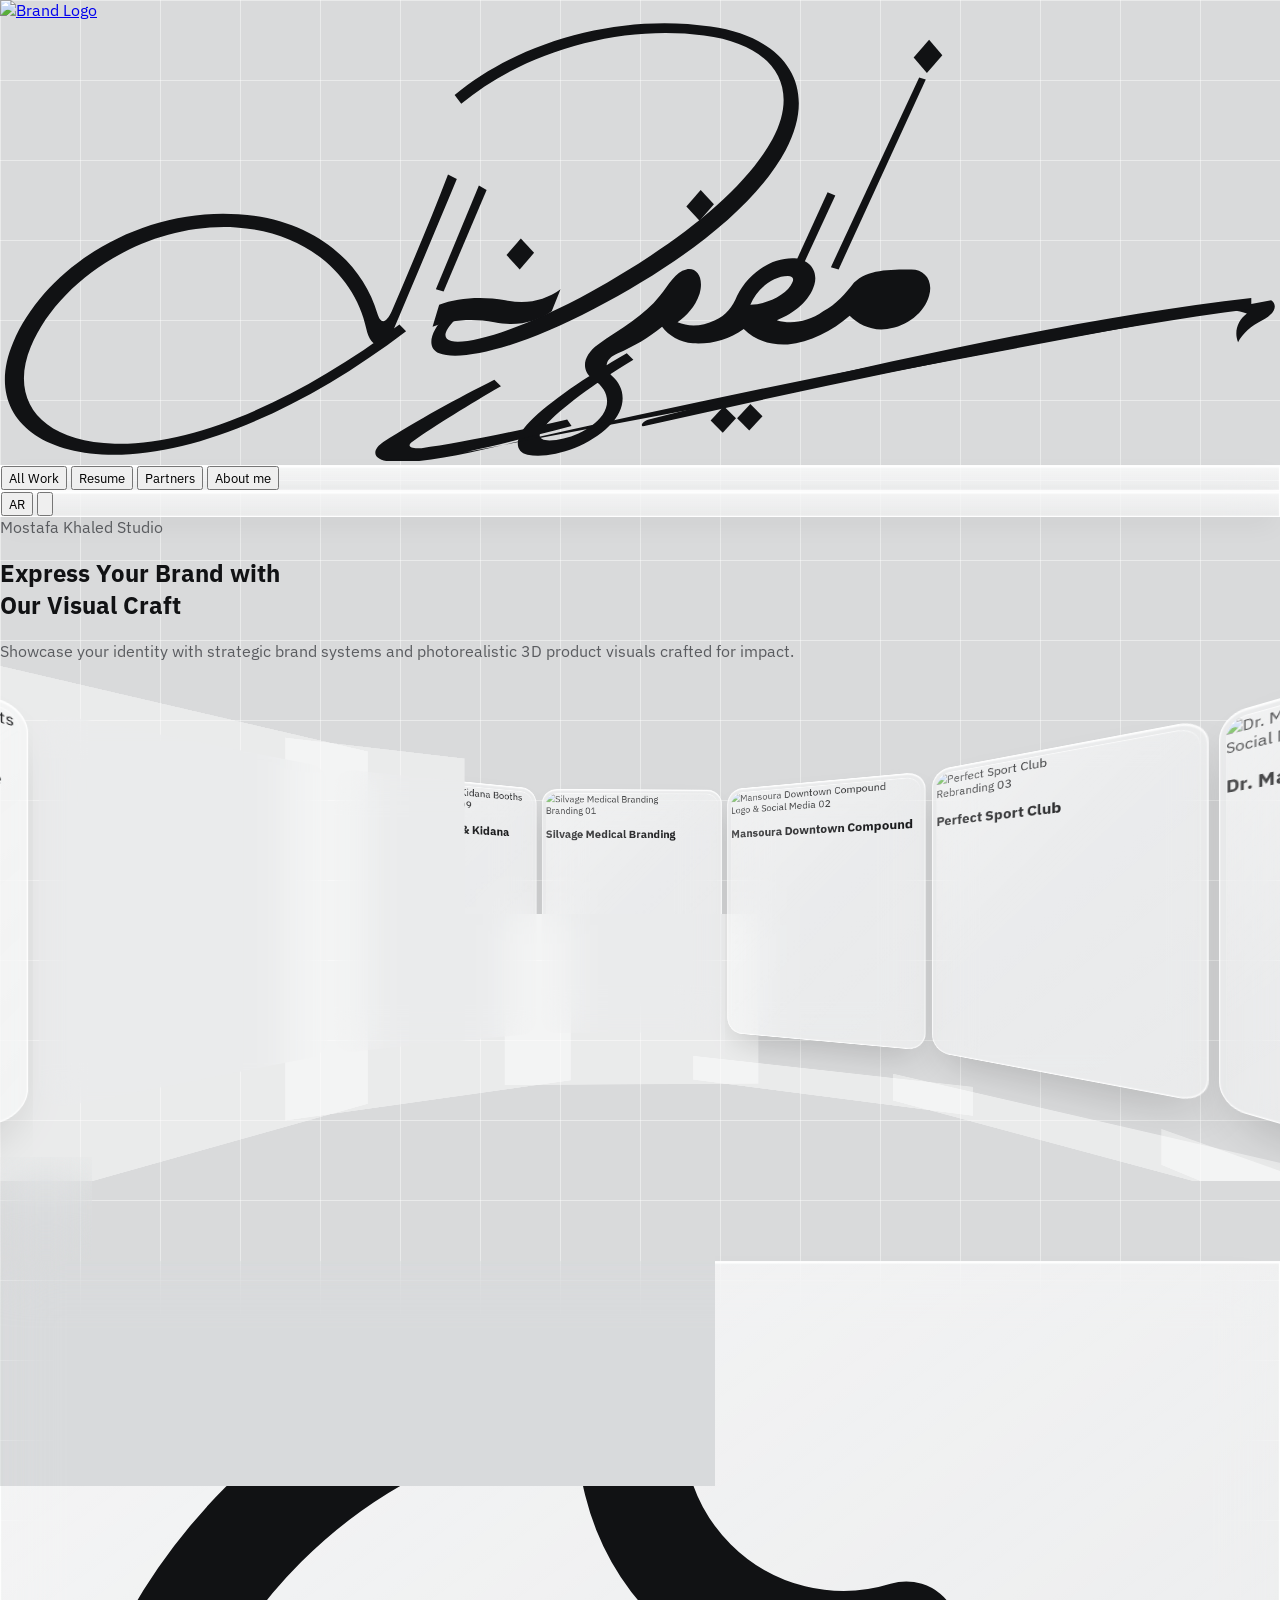
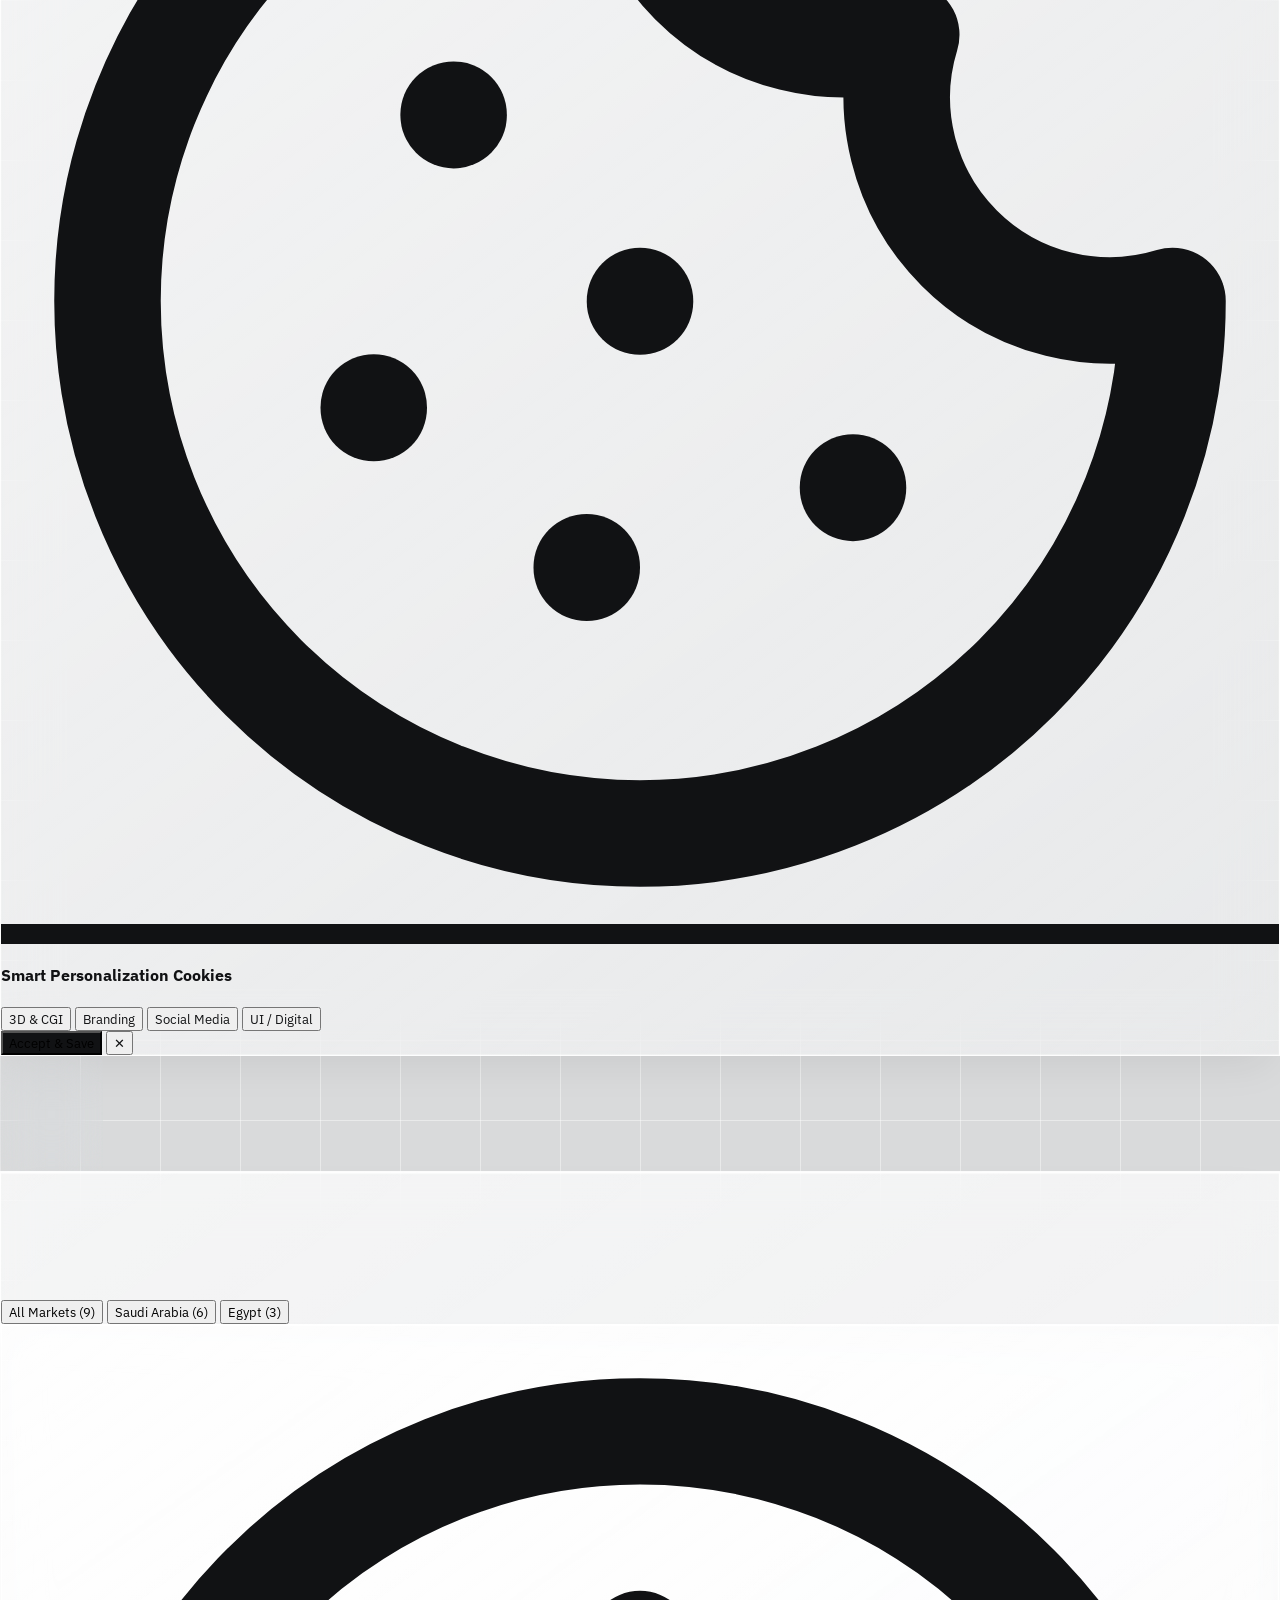
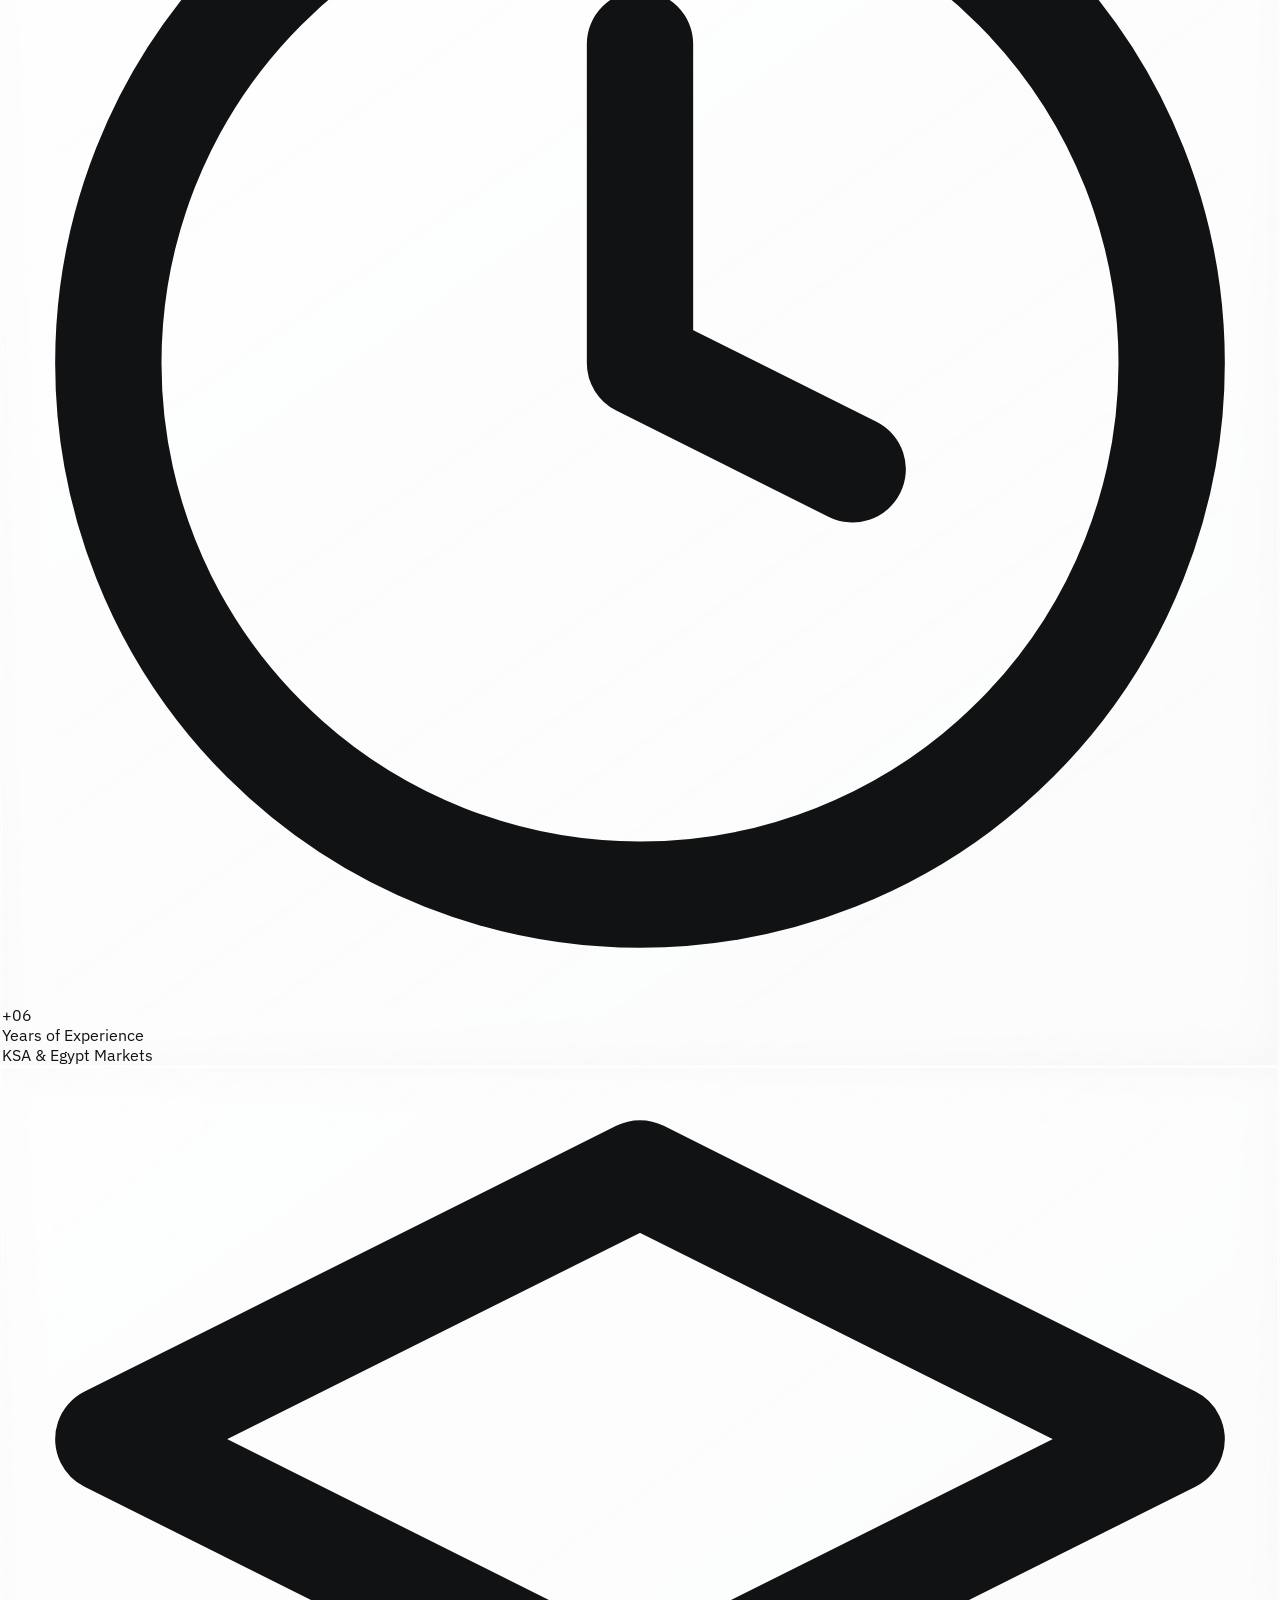
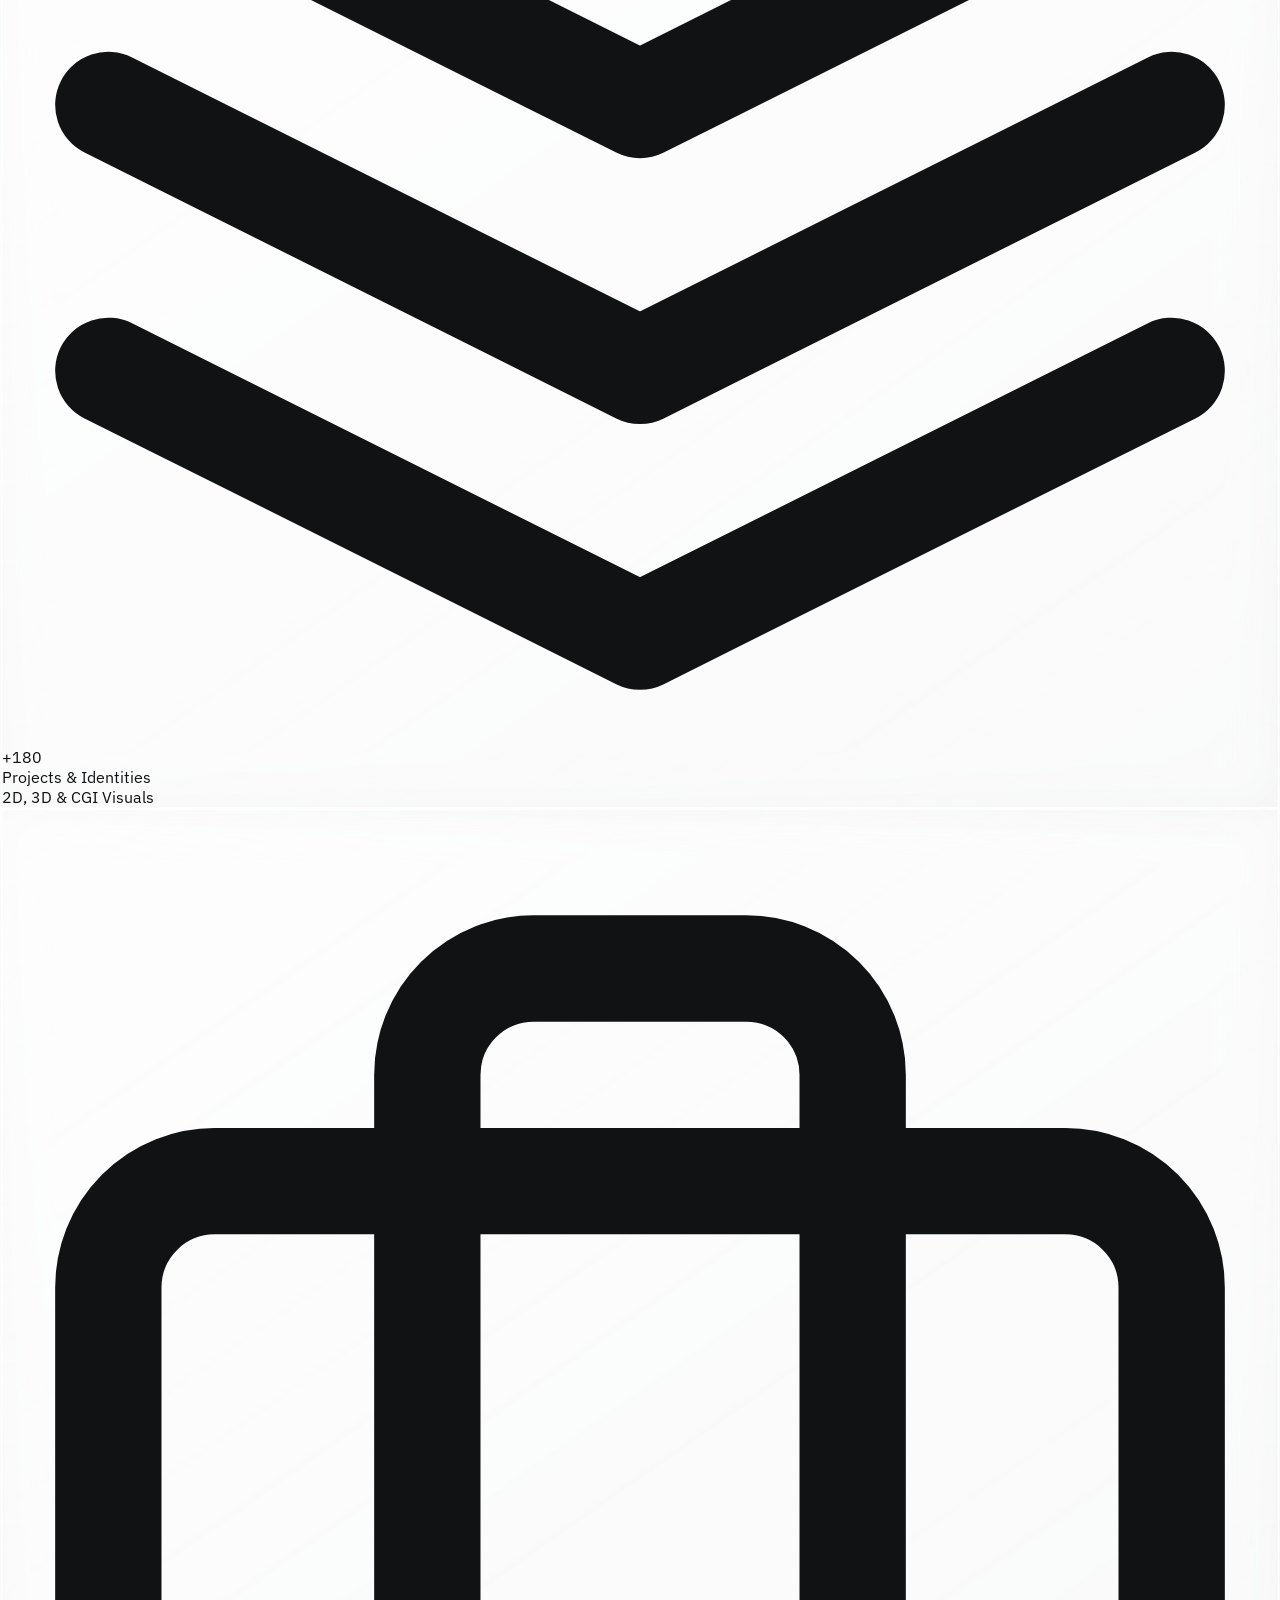
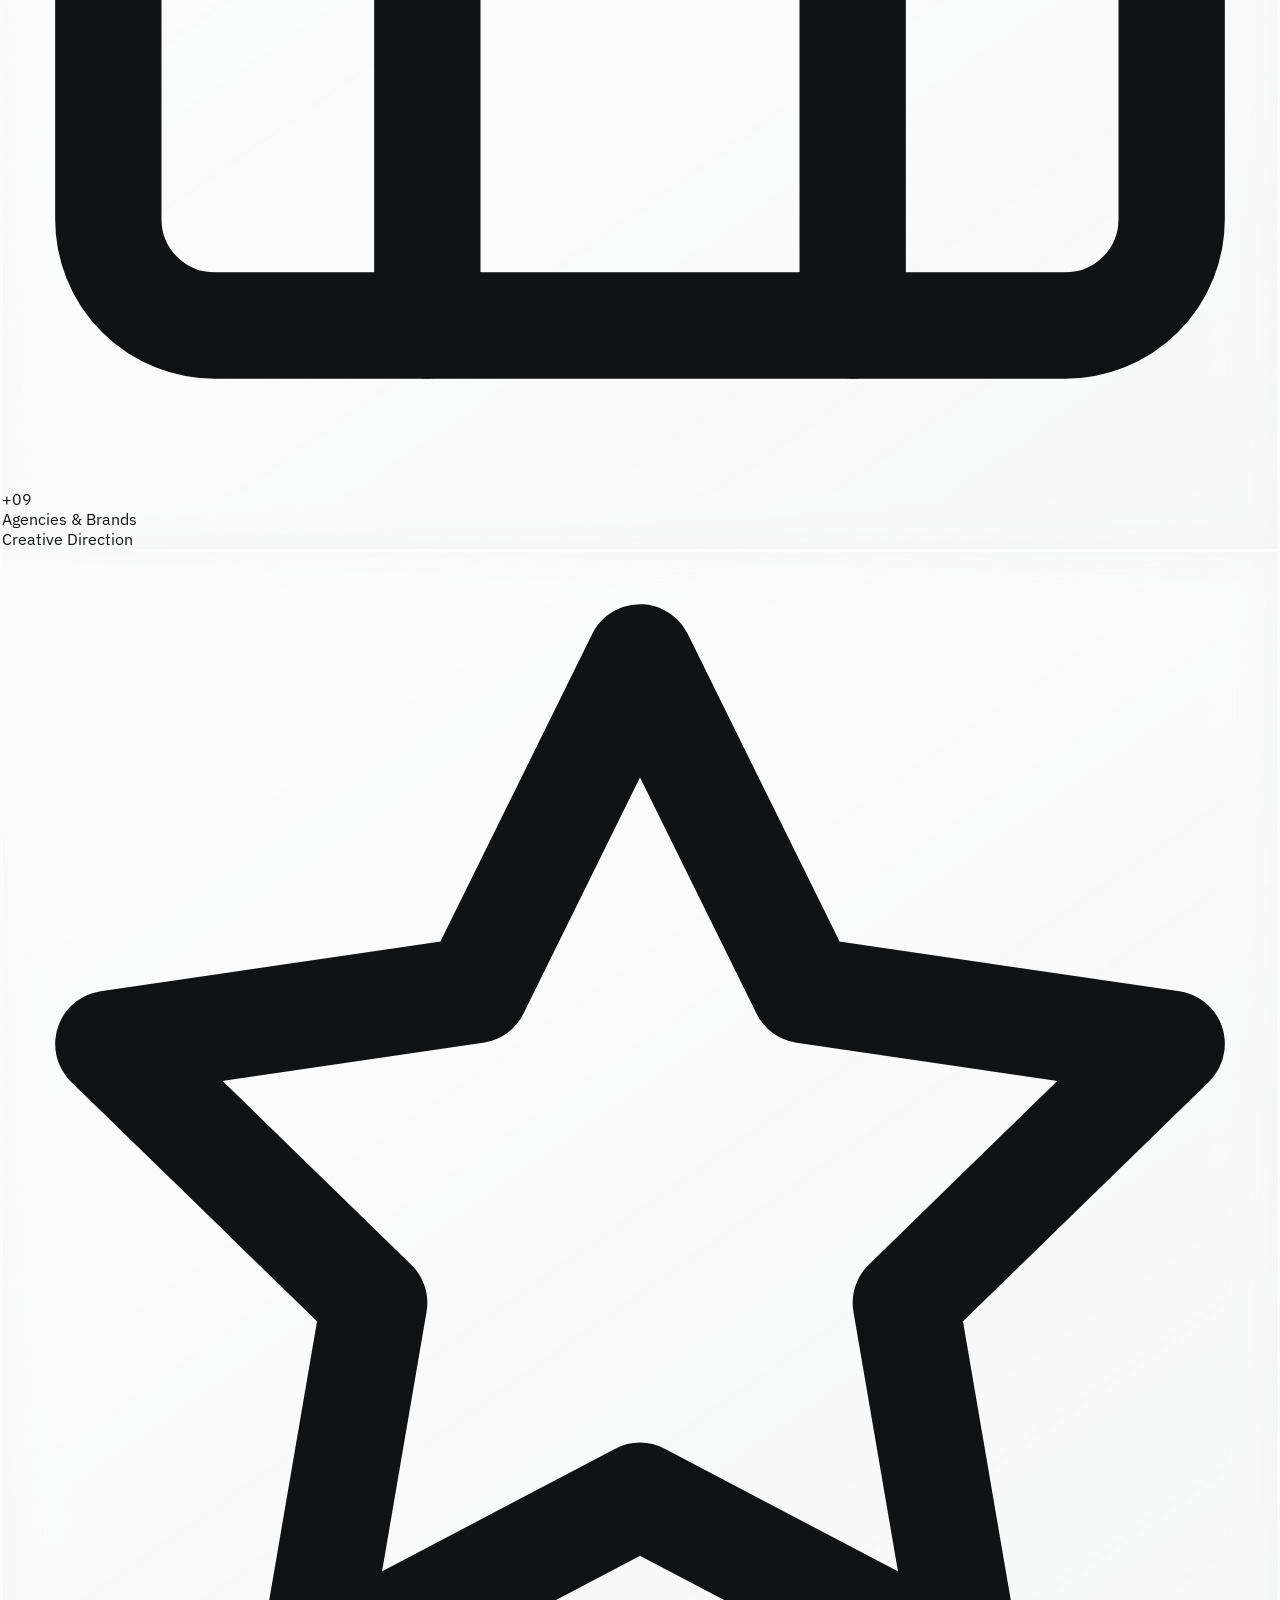
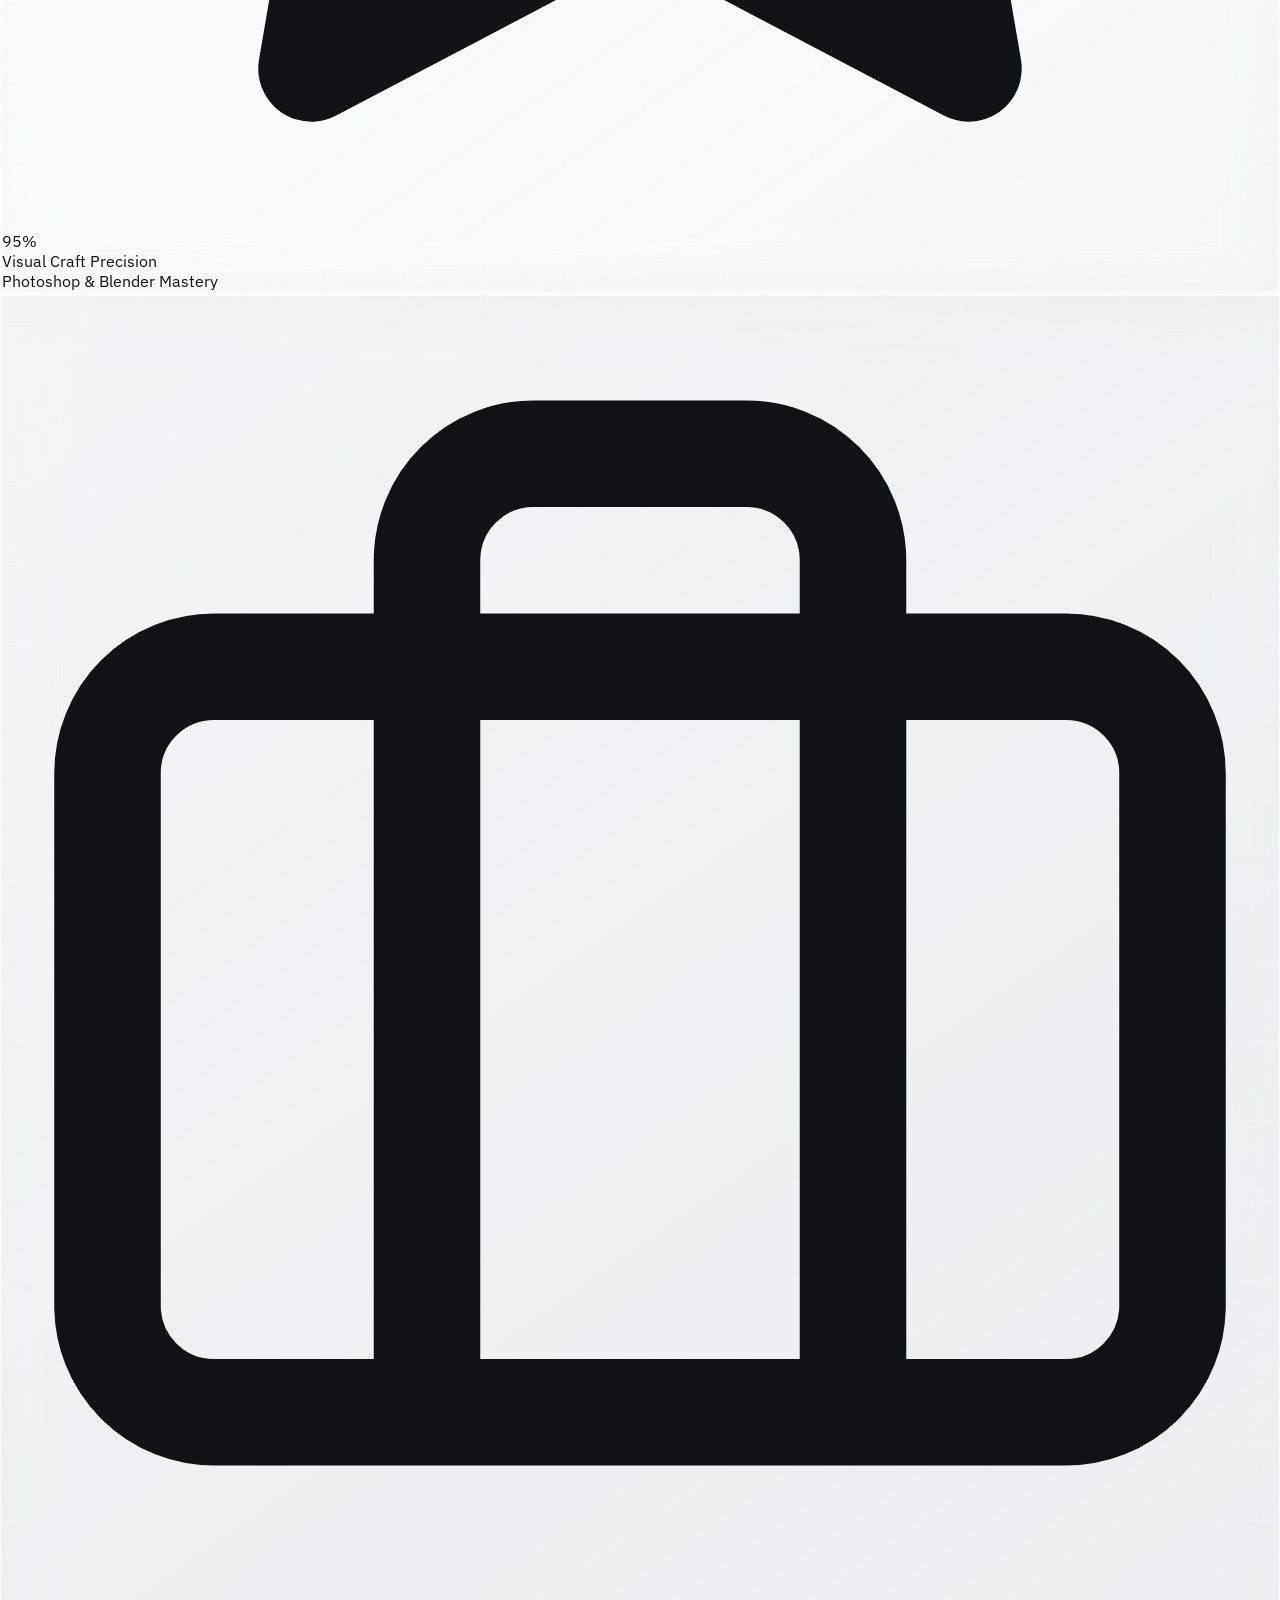
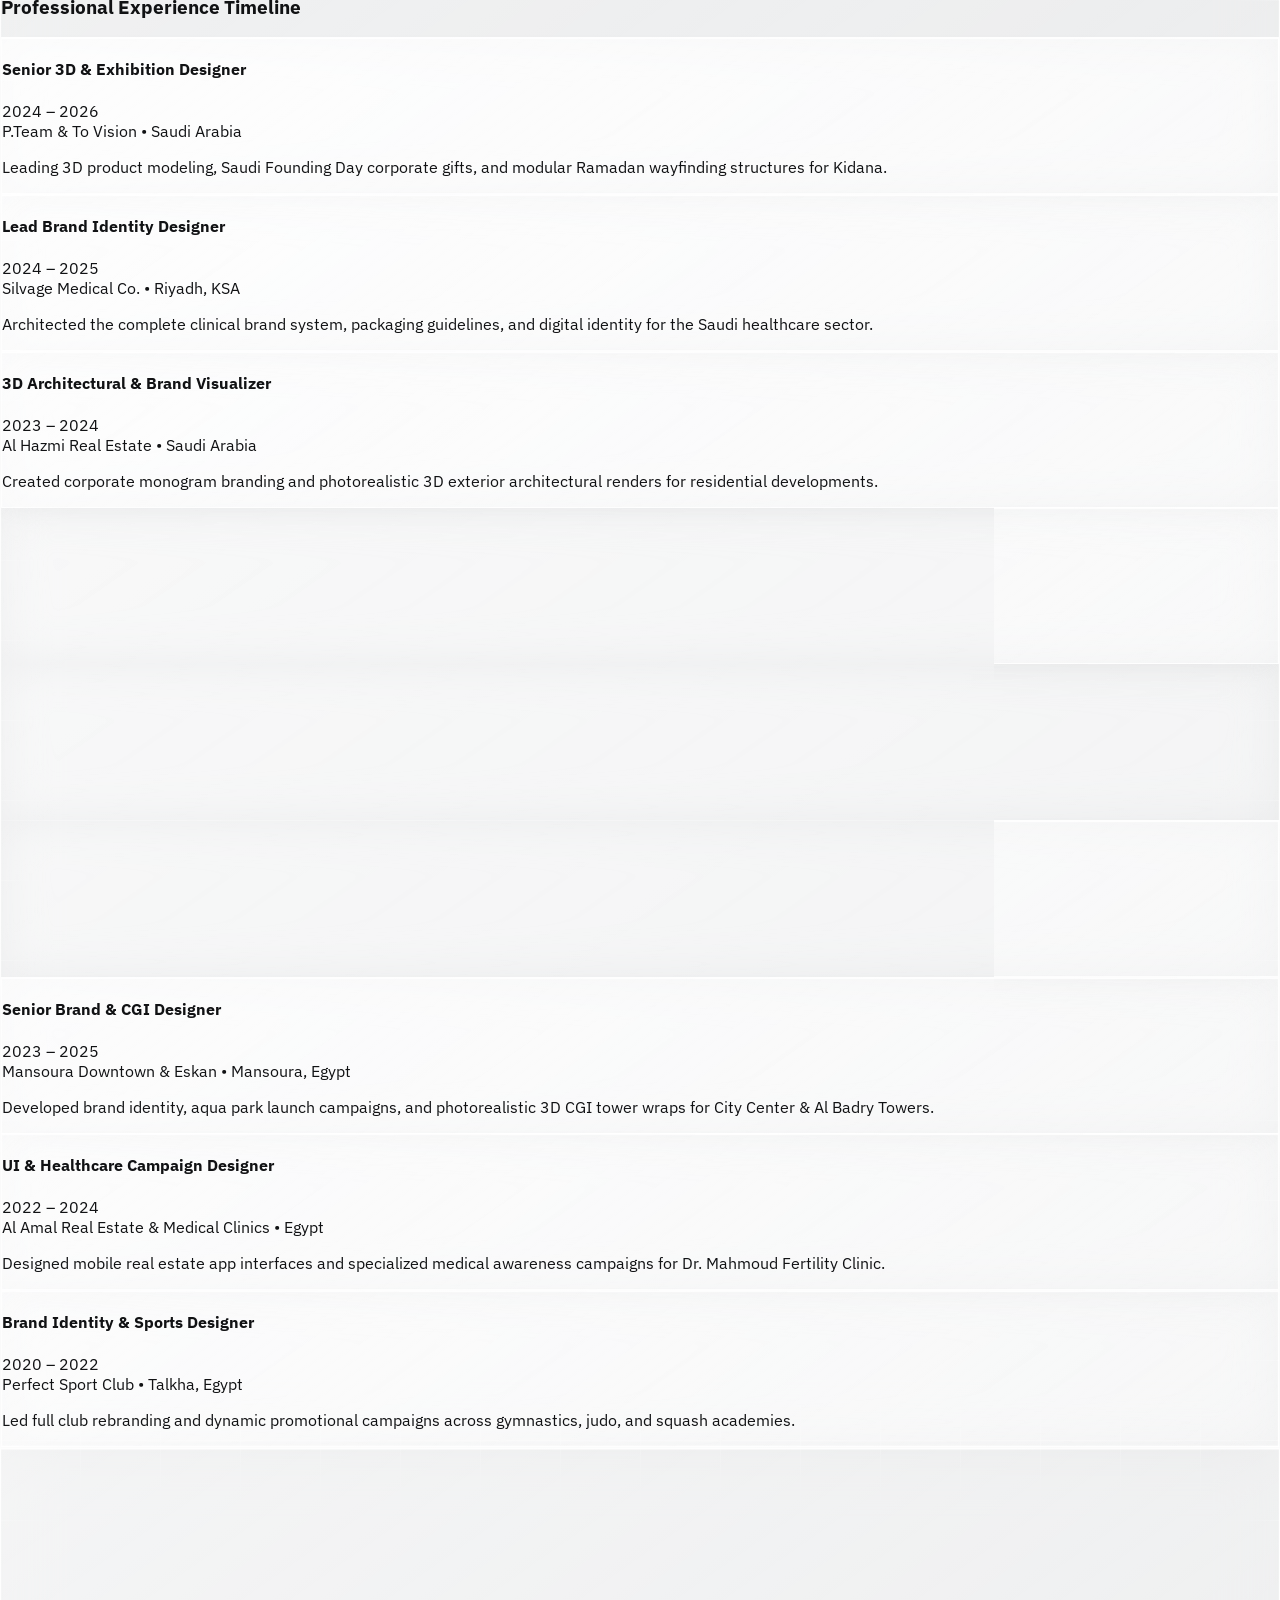
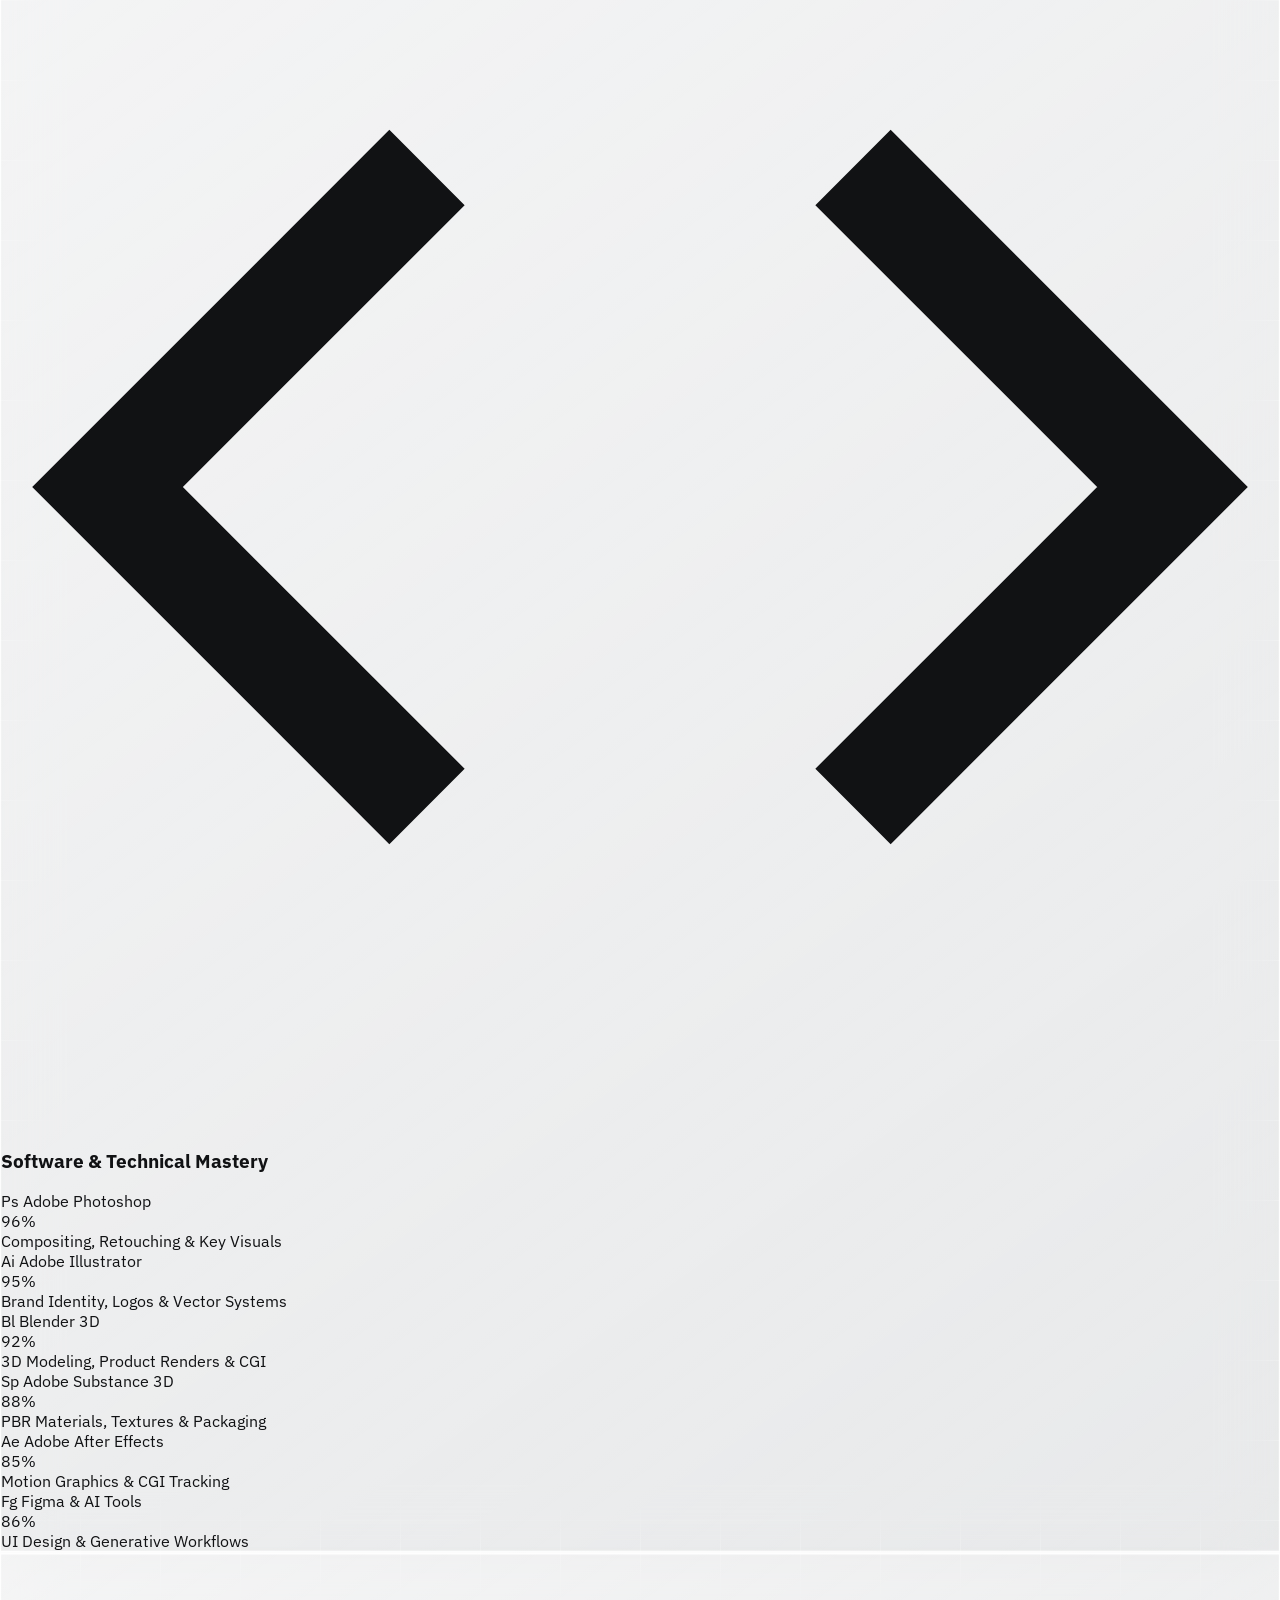
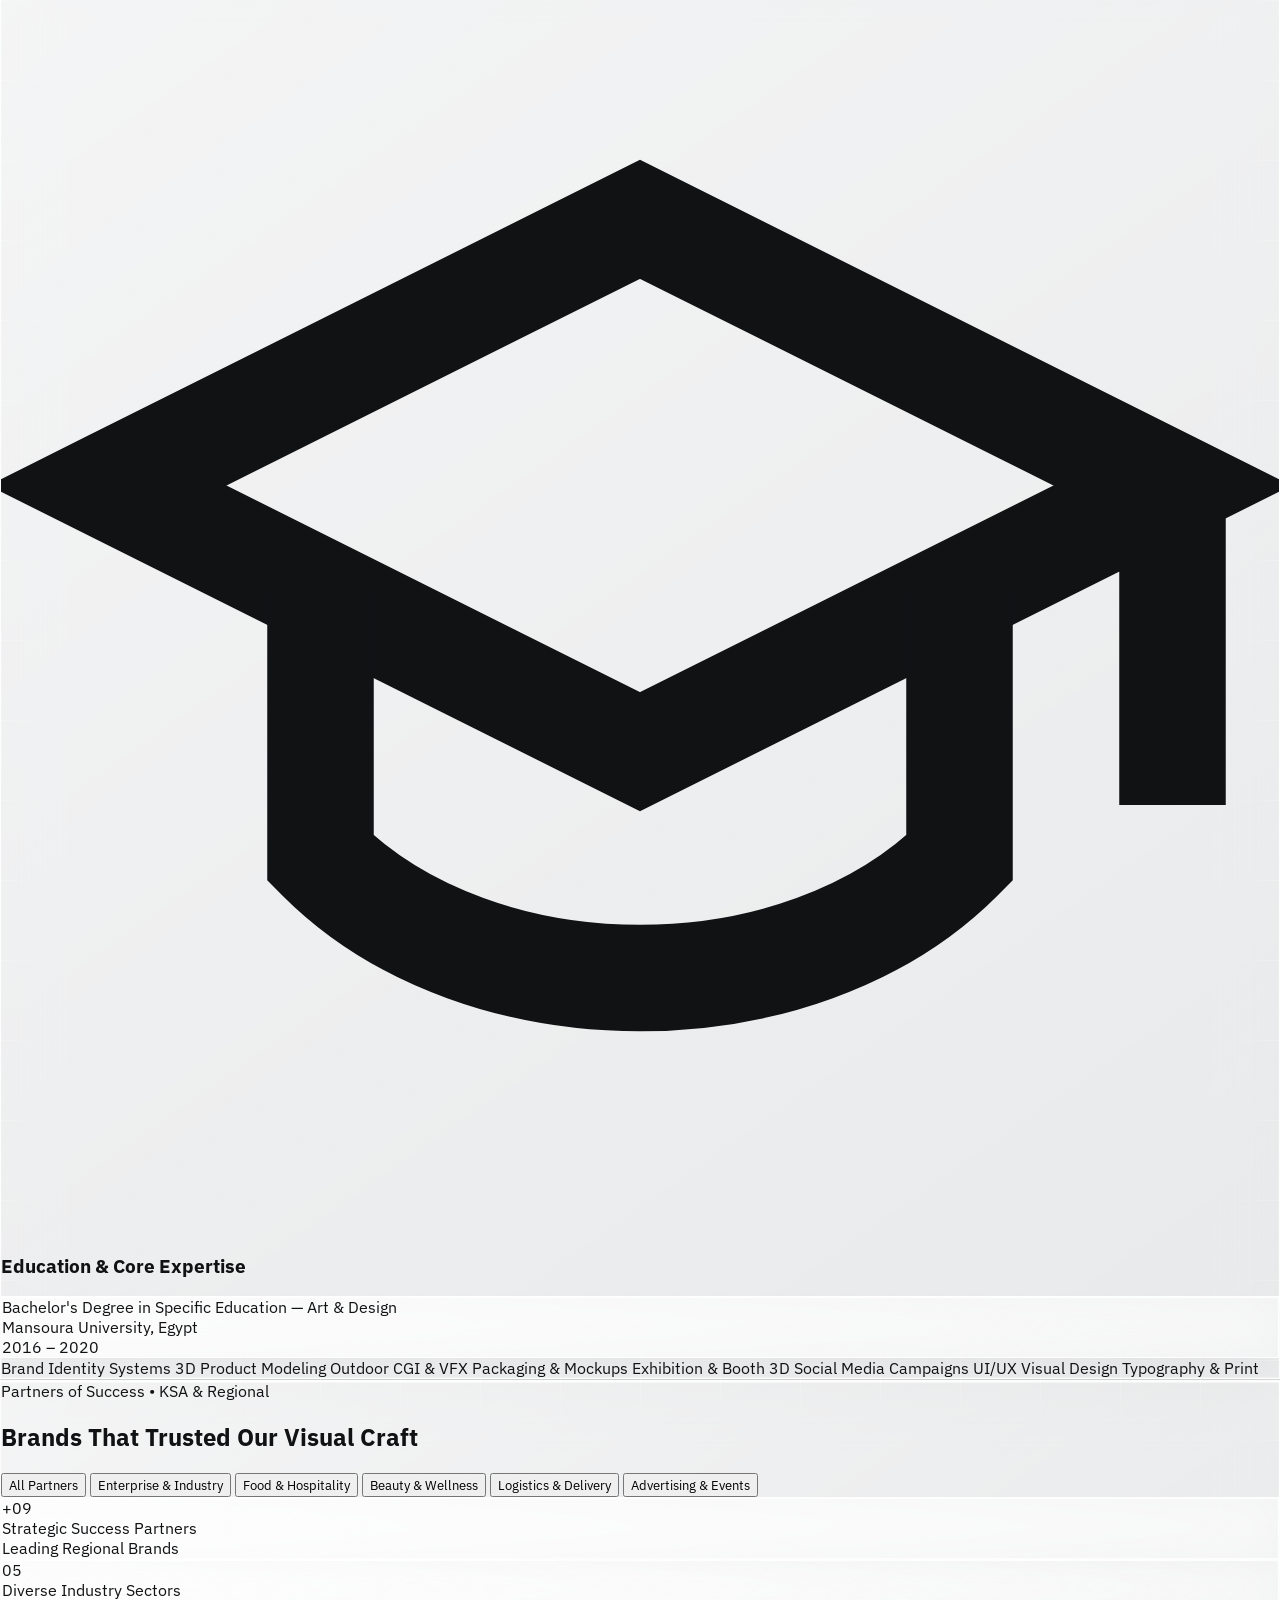
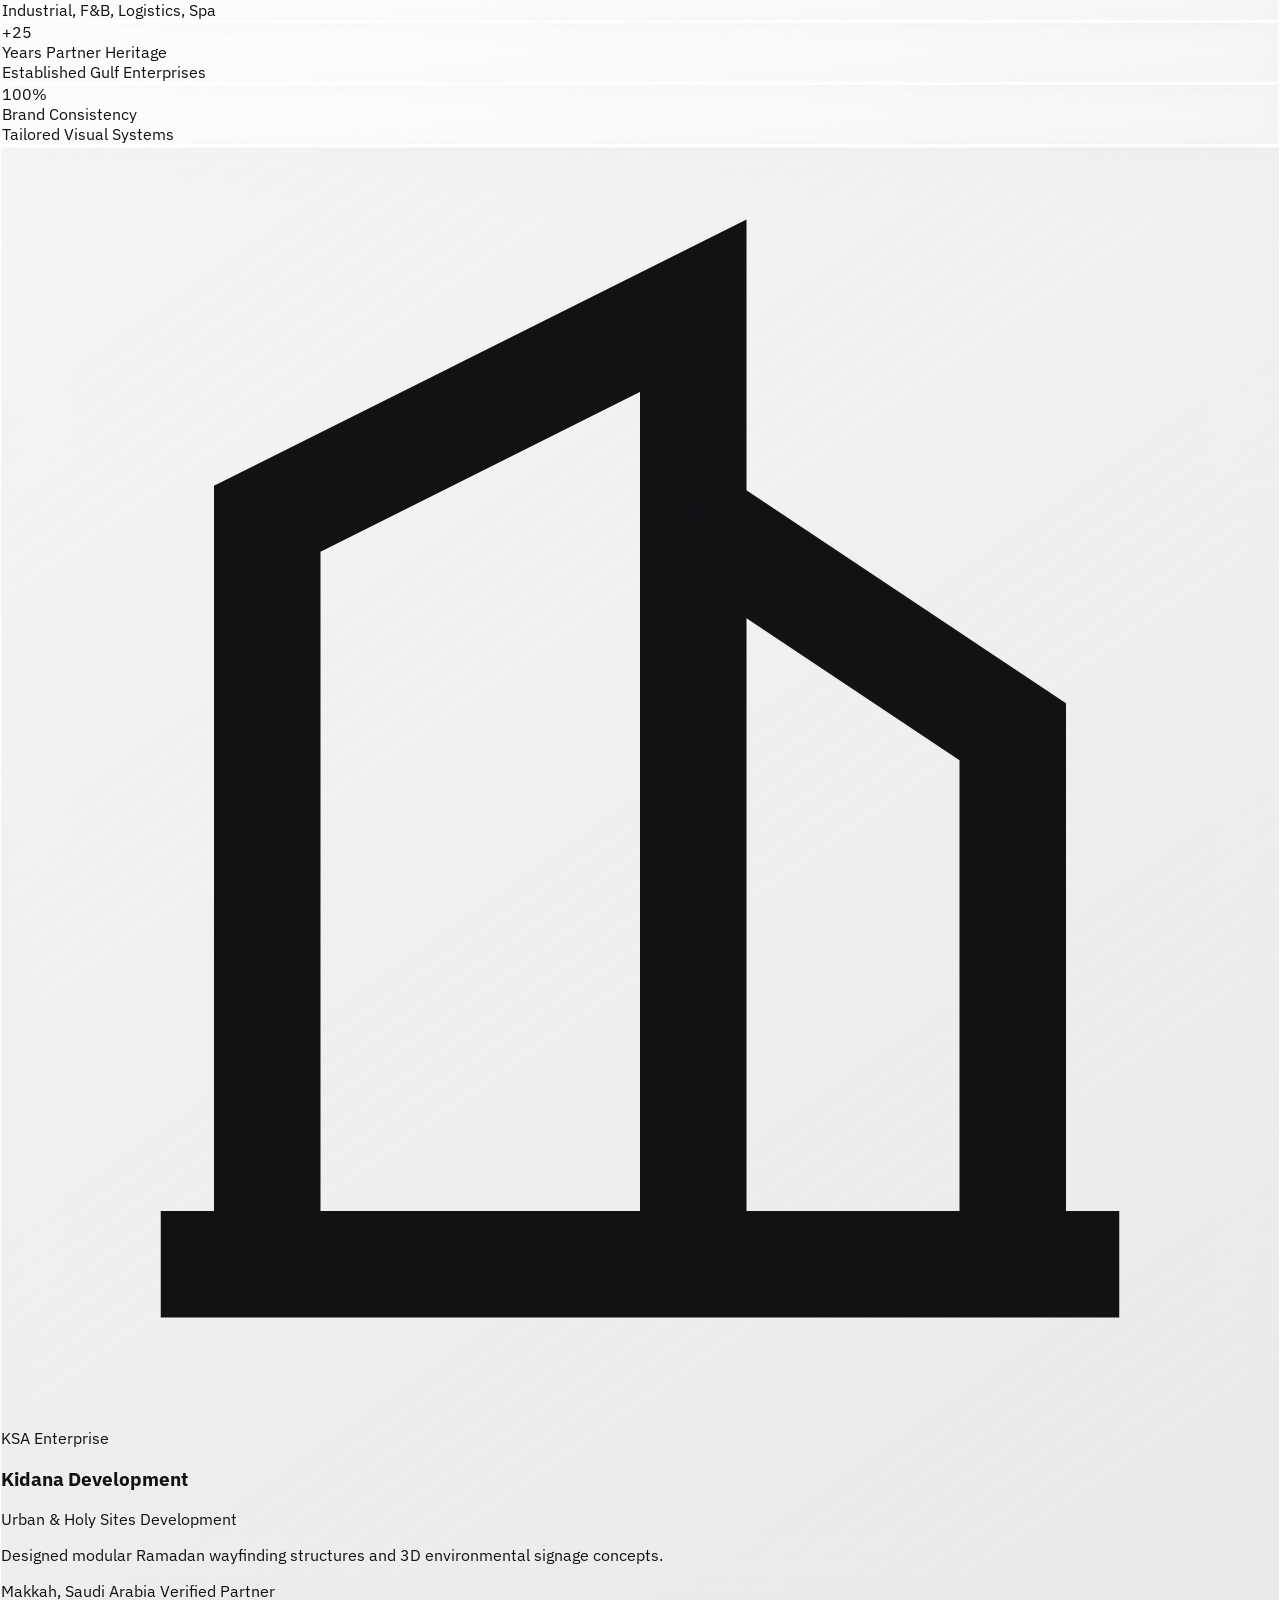
==== Portfolio.html @ 4b7191c4 "Rebuild marketing templates from design references Co-authored-by: Copilot <223556219+Copilot@users." ====
<!DOCTYPE html>
<html lang="en" dir="ltr">
<head>
  <meta charset="UTF-8" />
  <meta name="viewport" content="width=device-width, initial-scale=1.0" />
  <title>Mostafa Khaled — Brand &amp; 3D</title>
  <link rel="icon" type="image/svg+xml" href="./assets/favicon.svg" />
  <meta name="theme-color" content="#111214" />
  <meta name="description" content="Mostafa Khaled is a graphic designer specializing in brand identity, 3D product visualization, and CGI for clients in Egypt and Saudi Arabia." />
  <link rel="canonical" href="https://mkelwayzy.vercel.app/" />
  <meta property="og:type" content="website" />
  <meta property="og:site_name" content="Mostafa Khaled Portfolio" />
  <meta property="og:url" content="https://mkelwayzy.vercel.app/" />
  <meta property="og:title" content="Mostafa Khaled — Brand &amp; 3D" />
  <meta property="og:description" content="Brand identity, 3D product visualization, and CGI by Mostafa Khaled." />
  <meta name="twitter:card" content="summary" />
  <meta name="twitter:title" content="Mostafa Khaled — Brand &amp; 3D" />
  <meta name="twitter:description" content="Brand identity, 3D product visualization, and CGI by Mostafa Khaled." />
  <script type="application/ld+json">
    {
      "@context": "https://schema.org",
      "@type": "Person",
      "name": "Mostafa Khaled",
      "jobTitle": "Graphic Designer",
      "url": "https://mkelwayzy.vercel.app/",
      "sameAs": ["https://www.behance.net/Mkelwayzy"],
      "knowsAbout": ["Brand identity", "3D design", "Product visualization", "CGI"]
    }
  </script>
  <script src="https://cdn.tailwindcss.com"></script>
  <script src="https://cdnjs.cloudflare.com/ajax/libs/jspdf/2.5.1/jspdf.umd.min.js"></script>
  <link rel="preconnect" href="https://fonts.googleapis.com">
  <link rel="preconnect" href="https://fonts.gstatic.com" crossorigin>
  <link href="https://fonts.googleapis.com/css2?family=IBM+Plex+Sans+Arabic:wght@300;400;500;600;700&family=IBM+Plex+Sans:wght@300;400;500;600;700&display=swap" rel="stylesheet">
  <script>
    tailwind.config = {
      theme: {
        extend: {
          fontFamily: {
            sans: ['"IBM Plex Sans"', '"IBM Plex Sans Arabic"', 'sans-serif'],
            serif: ['"IBM Plex Sans"', '"IBM Plex Sans Arabic"', 'sans-serif'],
            mono: ['"IBM Plex Sans"', '"IBM Plex Sans Arabic"', 'monospace']
          }
        }
      }
    };
  </script>
  <link rel="stylesheet" href="./assets/css/styles.css" />
</head>
<body class="architectural-grid min-h-screen flex flex-col justify-between selection:bg-obsidian selection:text-white">

  <!-- ==================== TOP NAVIGATION HEADER ==================== -->
  <header class="fixed top-0 inset-x-0 z-[9999] py-4 pointer-events-none">
    <div class="w-full max-w-[1440px] mx-auto px-4 sm:px-8 lg:px-12 flex items-center justify-between relative">
      <!-- Left: Signature Logo (Asset 4_2.svg or Custom Uploaded Logo) linked to All Work -->
      <a href="#" id="headerLogoLink" aria-label="Mostafa Khaled Portfolio" class="block hover:scale-105 transition-transform duration-300 pointer-events-auto">
        <div id="customLogoWrapper" class="hidden items-center gap-2.5">
          <img id="customLogoImg" src="" alt="Brand Logo" class="h-12 sm:h-14 w-auto object-contain rounded-xl" />
          <span id="customLogoText" class="text-base sm:text-lg font-bold tracking-tight text-obsidian"></span>
        </div>
        <svg id="defaultSignatureSvg" viewBox="0 0 1160 400" class="h-14 sm:h-16 lg:h-[72px] w-auto" style="fill: var(--brand-primary);">
          <!-- Top diamond dot above الطاء -->
          <path d="M842 18 L854 32 L840 48 L828 34 Z"/>
          <!-- Long ascending diagonal stem -->
          <path d="M833 52 L839 54 L760 226 L753 224 Z"/>
          <!-- Secondary ascending vertical stroke -->
          <path d="M750 156 L757 159 L726 226 L719 224 Z"/>
          <!-- Diamond dot above الفاء -->
          <path d="M635 154 L647 167 L634 182 L622 169 Z"/>
          <!-- Diamond dot above الخاء -->
          <path d="M472 198 L484 211 L471 226 L459 213 Z"/>
          <!-- Grand Sweeping Arch Loop from top-center around the left side into خالد -->
          <path d="M412 68 C472 18 564 -6 644 6 C714 16 742 62 712 118 C684 170 618 220 538 262 C474 296 418 310 398 302 C386 297 390 282 404 268 L412 272 C402 282 401 289 409 291 C426 295 478 278 536 246 C610 205 674 156 700 108 C726 60 701 22 638 14 C562 4 476 28 418 76 Z"/>
          <!-- Left circular flourish loop + Alif & Lam of خالد -->
          <path d="M406 140 L414 144 C394 192 374 240 356 282 C348 300 336 298 332 280 C322 232 278 192 214 188 C134 183 54 234 28 296 C8 344 36 382 104 384 C178 386 274 342 362 276 L368 282 C276 352 176 396 98 394 C22 392 -12 348 12 292 C42 222 128 170 216 176 C282 180 328 218 342 266 C345 276 350 275 355 264 C372 224 390 182 406 140 Z"/>
          <path d="M434 150 L441 154 L402 246 L395 244 Z"/>
          <!-- Khaf / Dal connection of خالد -->
          <path d="M398 258 C414 252 436 250 458 254 C478 258 494 254 508 244 L500 264 C486 274 468 278 448 274 C428 270 408 272 392 278 Z"/>
          <!-- Main calligraphy body: مصطفى + descending return loop of الياء -->
          <path d="M826 226 C838 226 846 236 842 250 C838 265 822 278 804 280 C790 282 778 276 770 268 C754 282 734 292 714 294 C698 295 684 290 674 280 C660 290 644 294 628 293 C616 292 606 286 600 278 C588 288 574 296 560 302 C550 306 546 314 554 322 C568 334 568 352 552 368 C532 388 498 398 478 394 C466 391 466 378 480 364 C498 346 530 324 568 302 L574 308 C538 330 508 352 494 368 C486 376 488 381 498 381 C514 381 536 372 546 358 C554 346 550 334 538 326 C526 318 528 304 542 294 C562 280 584 268 598 250 C606 240 612 228 622 226 C632 224 638 234 634 248 C630 260 622 268 614 274 C624 278 636 278 648 272 C658 268 664 260 668 250 C678 230 698 216 718 216 C732 216 742 226 738 240 C734 254 720 266 704 272 C716 276 732 274 746 264 C758 258 766 248 774 238 C786 226 806 226 826 226 Z M714 232 C700 232 686 244 680 258 C696 258 714 248 718 238 C720 234 718 232 714 232 Z"/>
          <!-- Two dots below الياء -->
          <path d="M656 350 L667 361 L655 374 L644 363 Z"/>
          <path d="M680 348 L691 359 L679 372 L668 361 Z"/>
          <!-- Lower sweeping signature flourish under the entire name -->
          <path d="M1152 254 C1158 258 1156 266 1144 272 C1134 277 1126 284 1122 292 C1118 282 1122 272 1130 266 C1114 260 1082 260 1038 268 C862 298 634 344 426 392 C398 398 372 402 352 400 C338 398 336 390 348 382 C376 364 416 342 448 326 L454 332 C426 348 394 368 374 382 C368 386 372 389 382 388 C412 384 462 374 514 362 L518 368 C472 380 426 392 388 398 Z"/>
          <path d="M1134 262 C978 282 778 324 584 368 C580 369 581 364 588 362 C778 314 976 270 1134 252 Z"/>
        </svg>
      </a>

      <!-- Center: Main Navigation Bar (Centered geometrically) -->
      <nav aria-label="Main Navigation" class="glass-pill px-2 py-1.5 rounded-full hidden sm:flex items-center gap-1 shadow-sm pointer-events-auto absolute left-1/2 -translate-x-1/2">
        <button type="button" data-page="home" class="nav-pill-btn active bg-[#111214] text-white font-semibold shadow-sm px-4 py-1.5 rounded-full text-xs transition-all">All Work</button>
        <button type="button" data-page="resume" class="nav-pill-btn text-[#5A5C60] font-medium hover:text-[#111214] px-4 py-1.5 rounded-full text-xs transition-all">Resume</button>
        <button type="button" data-page="partners" class="nav-pill-btn text-[#5A5C60] font-medium hover:text-[#111214] px-4 py-1.5 rounded-full text-xs transition-all">Partners</button>
        <button type="button" data-page="about" class="nav-pill-btn text-[#5A5C60] font-medium hover:text-[#111214] px-4 py-1.5 rounded-full text-xs transition-all">About me</button>
      </nav>

      <!-- Right: Unified Language & Admin Control Panel Login Glass Pill -->
      <div class="glass-pill h-10 px-1.5 rounded-full flex items-center shadow-sm pointer-events-auto relative z-[99999]">
        <button id="langToggleBtn" type="button" aria-label="Switch Language" class="h-8 px-3 rounded-full text-xs font-semibold text-[#111214] hover:bg-white/60 transition-all cursor-pointer">
          AR
        </button>
        <span class="w-px h-4 bg-[#111214]/15 mx-0.5"></span>
        <button id="headerAccountBtn" type="button" title="Admin Control Panel" aria-label="Admin Login & Control Panel" class="h-8 px-2.5 rounded-full flex items-center gap-1.5 text-[#111214] hover:bg-white/60 transition-all cursor-pointer">
          <span id="adminActiveDot" class="hidden w-2 h-2 rounded-full bg-emerald-500"></span>
          <svg class="w-4 h-4 pointer-events-none" viewBox="0 0 24 24" fill="none" stroke="currentColor" stroke-width="2" stroke-linecap="round" stroke-linejoin="round">
            <path d="M20 21v-2a4 4 0 0 0-4-4H8a4 4 0 0 0-4 4v2"></path>
            <circle cx="12" cy="7" r="4"></circle>
          </svg>
        </button>
      </div>
    </div>
  </header>

  <!-- ==================== 1. PAGE: ALL WORK / PANORAMIC HOME ==================== -->
  <main id="homePortfolioView" class="h-screen w-full flex flex-col justify-between pt-20 sm:pt-24 pb-16 sm:pb-20 overflow-hidden relative">

    <!-- Editorial Hero Header -->
    <section class="w-full max-w-4xl mx-auto px-5 text-center z-20 translate-y-[110px] pointer-events-none shrink-0 relative">
      <span id="heroStudioTag" class="inline-block text-[10px] sm:text-xs font-medium uppercase tracking-[0.24em] text-slateText mb-1">Mostafa Khaled Studio</span>
      <h1 id="heroEditorialTitle" class="text-[31.2px] sm:text-[46.8px] lg:text-[54.6px] font-serif font-normal tracking-tight text-obsidian leading-[1.12]">
        Express Your Brand with<br />Our Visual Craft
      </h1>
      <p id="heroEditorialSubtitle" class="mt-1.5 text-xs sm:text-sm text-slateText max-w-xl mx-auto leading-relaxed">
        Showcase your identity with strategic brand systems and photorealistic 3D product visuals crafted for impact.
      </p>
    </section>

    <!-- Full-Width 3D Cylindrical Concave Panoramic Strip -->
    <section aria-label="Featured Design Works" class="panoramic-ribbon-wrapper relative z-30 pointer-events-auto shrink-0">
      <div id="carouselStage" class="carousel-stage"></div>
    </section>

    <!-- Bottom Bar: Left Contact, Center Smart Cookies Bar & Right PDF Action -->
    <div class="w-full max-w-[1440px] mx-auto px-4 sm:px-8 lg:px-12 -mt-6 z-40 flex items-center justify-between gap-4 shrink-0 pointer-events-none">
      <!-- Left: Contact Now Action Pill -->
      <button id="contactNowBtn" type="button" aria-label="Contact Now" class="glass-pill h-11 px-5 rounded-full flex items-center gap-2 text-xs sm:text-sm font-semibold text-obsidian shadow-lg hover:scale-105 active:scale-95 transition-all duration-300 shrink-0 pointer-events-auto">
        <svg class="w-4 h-4 text-obsidian" viewBox="0 0 24 24" fill="none" stroke="currentColor" stroke-width="2" stroke-linecap="round" stroke-linejoin="round">
          <path d="M22 16.92v3a2 2 0 0 1-2.18 2 19.79 19.79 0 0 1-8.63-3.07 19.5 19.5 0 0 1-6-6 19.79 19.79 0 0 1-3.07-8.67A2 2 0 0 1 4.11 2h3a2 2 0 0 1 2 1.72 12.84 12.84 0 0 0 .7 2.81 2 2 0 0 1-.45 2.11L8.09 9.91a16 16 0 0 0 6 6l1.27-1.27a2 2 0 0 1 2.11-.45 12.84 12.84 0 0 0 2.81.7A2 2 0 0 1 22 16.92z"></path>
        </svg>
        <span id="contactBtnLabel">Contact Now</span>
      </button>

      <!-- Center: Smart Cookies & Visitor Interest Preference Bar (Aligned precisely with bottom buttons) -->
      <div id="cookiePromptWrapper" class="pointer-events-auto max-w-md w-full mx-auto px-2">
        <div id="cookiePreferenceCard" class="hidden glass-card rounded-2xl px-4 py-2.5 w-full shadow-lg transition-all duration-300 border border-white flex items-center justify-between gap-3">
          <div class="flex items-center gap-2 min-w-0">
            <span class="w-6 h-6 rounded-lg bg-obsidian text-white flex items-center justify-center shrink-0">
              <svg class="w-3 h-3" viewBox="0 0 24 24" fill="none" stroke="currentColor" stroke-width="2" stroke-linecap="round" stroke-linejoin="round">
                <path d="M12 2a10 10 0 1 0 10 10 4 4 0 0 1-5-5 4 4 0 0 1-5-5"/>
                <path d="M8.5 8.5v.01"/><path d="M16 15.5v.01"/><path d="M12 12v.01"/><path d="M11 17v.01"/><path d="M7 14v.01"/>
              </svg>
            </span>
            <div class="min-w-0 text-start">
              <h4 id="cookieCardTitle" class="text-[11px] font-bold text-obsidian truncate">Smart Cookies</h4>
            </div>
          </div>

          <div id="cookieInterestChips" class="flex items-center gap-1">
            <button type="button" data-interest="3D" class="interest-chip px-2 py-1 rounded-full bg-white/80 hover:bg-white text-[10px] font-semibold text-obsidian border border-white transition-all cursor-pointer">3D</button>
            <button type="button" data-interest="Branding" class="interest-chip px-2 py-1 rounded-full bg-white/80 hover:bg-white text-[10px] font-semibold text-obsidian border border-white transition-all cursor-pointer">Branding</button>
            <button type="button" data-interest="Social" class="interest-chip px-2 py-1 rounded-full bg-white/80 hover:bg-white text-[10px] font-semibold text-obsidian border border-white transition-all cursor-pointer">Social</button>
            <button type="button" data-interest="UI" class="interest-chip px-2 py-1 rounded-full bg-white/80 hover:bg-white text-[10px] font-semibold text-obsidian border border-white transition-all cursor-pointer">UI</button>
          </div>

          <div class="flex items-center gap-1.5">
            <button id="acceptCookiesBtn" type="button" class="px-3 py-1 rounded-full bg-obsidian text-white text-[10px] font-semibold hover:opacity-90 transition-all shadow-sm shrink-0 cursor-pointer">
              Accept
            </button>
            <button id="minimizeCookieCardBtn" type="button" aria-label="Close" class="w-5 h-5 rounded-full bg-white/70 hover:bg-white text-obsidian flex items-center justify-center text-[10px] font-bold shrink-0 cursor-pointer">✕</button>
          </div>
        </div>
      </div>

      <!-- Right: Download PDF Action -->
      <button id="downloadPdfBtn" type="button" aria-label="Download Full Portfolio PDF" class="glass-pill h-11 px-4 sm:px-5 rounded-full flex items-center gap-2 text-xs sm:text-sm font-semibold text-obsidian shadow-lg hover:scale-105 active:scale-95 transition-all duration-300 shrink-0 pointer-events-auto">
        <svg class="w-4 h-4 shrink-0" viewBox="0 0 24 24" fill="none" stroke="currentColor" stroke-width="2" stroke-linecap="round" stroke-linejoin="round">
          <path d="M21 15v4a2 2 0 0 1-2 2H5a2 2 0 0 1-2-2v-4"></path>
          <polyline points="7 10 12 15 17 10"></polyline>
          <line x1="12" y1="15" x2="12" y2="3"></line>
        </svg>
        <span id="pdfBtnLabel">Download PDF</span>
      </button>
    </div>
  </main>

  <!-- ==================== 2. PAGE: RESUME ==================== -->
  <section id="resumeView" class="hidden min-h-screen w-full pt-28 pb-24 px-5 sm:px-10 lg:px-16">
    <div id="resumeDynamicContainer" class="max-w-6xl mx-auto space-y-6"></div>
  </section>

  <!-- ==================== 3. PAGE: PARTNERS ==================== -->
  <section id="partnersView" class="hidden min-h-screen w-full pt-28 pb-24 px-5 sm:px-10 lg:px-16">
    <div id="partnersDynamicContainer" class="max-w-6xl mx-auto space-y-6"></div>
  </section>

  <!-- ==================== 4. PAGE: ABOUT ME ==================== -->
  <section id="aboutView" class="hidden min-h-screen w-full pt-28 pb-24 px-5 sm:px-10 lg:px-16">
    <div id="aboutDynamicContainer" class="max-w-6xl mx-auto space-y-6"></div>
  </section>

  <!-- ==================== 5. DEDICATED SINGLE PROJECT PAGE VIEW ==================== -->
  <section id="projectPageView" class="hidden min-h-screen w-full pt-28 pb-24 px-5 sm:px-10 lg:px-16">
    <div class="max-w-6xl mx-auto space-y-6">
      <!-- Top Bar: Back, Direct Project Switcher & Counter -->
      <div class="flex flex-wrap items-center justify-between gap-3">
        <button id="closeProjectPageBtn" type="button" class="glass-pill inline-flex items-center gap-2 px-5 py-2.5 rounded-full text-xs sm:text-sm font-semibold text-[#111214] hover:bg-white transition-all shadow-sm">
          <span id="backToWorkArrow">←</span>
          <span id="backToWorkLabel">Back to All Work</span>
        </button>

        <div class="flex flex-wrap items-center gap-2">
          <!-- Direct Project Selector Pills -->
          <div id="projectQuickTabs" class="glass-pill px-2 py-1.5 rounded-full hidden md:flex items-center gap-1 shadow-sm"></div>

          <div class="glass-pill px-3.5 py-1.5 rounded-full flex items-center shadow-sm">
            <span id="projectCounterBadge" class="text-xs font-bold text-[#5A5C60]">01 / 09</span>
          </div>
        </div>
      </div>

      <!-- Hero Showcase Card -->
      <div class="glass-card inner-anim-card rounded-[32px] p-5 sm:p-8 lg:p-10" style="animation-delay: 0.05s">
        <div class="grid grid-cols-1 lg:grid-cols-12 gap-7 lg:gap-10 items-center">
          <div class="lg:col-span-6">
            <div class="rounded-[24px] overflow-hidden bg-[#E5E6E8] aspect-[3/4] shadow-md border border-white/85 relative group">
              <img id="modalProjectImage" src="" alt="" class="w-full h-full object-cover transition-transform duration-500 group-hover:scale-105" />
              <span id="modalProjectLocationBadge" class="glass-pill absolute top-4 start-4 px-3.5 py-1.5 rounded-full text-[11px] font-semibold text-[#111214] shadow-sm"></span>
            </div>
          </div>
          <div class="lg:col-span-6 flex flex-col justify-between space-y-6">
            <div class="inner-anim-text" style="animation-delay: 0.12s">
              <div class="flex flex-wrap items-center gap-2 mb-2.5">
                <span id="modalProjectCategory" class="px-3 py-1 rounded-full bg-[#111214] text-white text-[11px] font-semibold uppercase tracking-wider"></span>
                <span id="modalProjectYearPill" class="px-3 py-1 rounded-full bg-white/80 text-[#111214] text-[11px] font-semibold"></span>
                <span id="modalProjectSlugPill" class="px-3 py-1 rounded-full bg-white/60 text-[#5A5C60] text-[11px] font-mono"></span>
              </div>
              <h2 id="modalProjectTitle" class="text-2xl sm:text-4xl font-bold tracking-tight text-[#111214] leading-tight"></h2>
              <p id="modalProjectDescription" class="mt-4 text-sm sm:text-base leading-relaxed text-[#45474A]"></p>
              <a id="modalProjectPdfLink" href="#" target="_blank" rel="noopener noreferrer" type="application/pdf" class="hidden mt-5 inline-flex items-center gap-2 rounded-full bg-[#111214] px-5 py-3 text-xs font-semibold text-white shadow-sm transition hover:opacity-90">
                Open project PDF ↗
              </a>
            </div>

            <!-- Metadata Grid -->
            <div class="grid grid-cols-2 sm:grid-cols-3 gap-3">
              <div id="projectClientMeta" class="ios-subcard inner-anim-card rounded-2xl p-3.5" style="animation-delay: 0.16s">
                <span id="metaClientLbl" class="block text-[#5A5C60] text-[10px] font-semibold uppercase tracking-wider mb-1">Client</span>
                <span id="modalProjectClient" class="text-xs sm:text-sm font-bold text-[#111214]"></span>
              </div>
              <div class="ios-subcard inner-anim-card rounded-2xl p-3.5" style="animation-delay: 0.2s">
                <span id="metaYearLbl" class="block text-[#5A5C60] text-[10px] font-semibold uppercase tracking-wider mb-1">Year &amp; Market</span>
                <span id="modalProjectYear" class="text-xs sm:text-sm font-bold text-[#111214]"></span>
              </div>
              <div id="projectRoleMeta" class="col-span-2 sm:col-span-1 ios-subcard inner-anim-card rounded-2xl p-3.5" style="animation-delay: 0.24s">
                <span id="metaRoleLbl" class="block text-[#5A5C60] text-[10px] font-semibold uppercase tracking-wider mb-1">Role</span>
                <span id="modalProjectRole" class="text-xs sm:text-sm font-bold text-[#111214]"></span>
              </div>
            </div>

            <!-- Deliverables & Tools -->
            <div class="space-y-3 pt-1 inner-anim-text" style="animation-delay: 0.28s">
              <div>
                <span id="metaDeliverablesLbl" class="block text-[#5A5C60] text-[11px] font-semibold uppercase tracking-wider mb-1.5">Key Deliverables</span>
                <p id="modalProjectDeliverables" class="text-xs sm:text-sm font-semibold text-[#111214]"></p>
              </div>
              <div>
                <span id="metaToolsLbl" class="block text-[#5A5C60] text-[11px] font-semibold uppercase tracking-wider mb-2">Tools &amp; Pipeline</span>
                <div id="modalProjectTools" class="flex flex-wrap gap-2"></div>
              </div>
            </div>
          </div>
        </div>
      </div>

      <!-- Case Study Deep-Dive: Challenge & Creative Solution -->
      <div class="grid grid-cols-1 lg:grid-cols-12 gap-6">
        <div id="projectChallengeCard" class="lg:col-span-6 glass-card inner-anim-card rounded-[28px] p-6 sm:p-8" style="animation-delay: 0.3s">
          <div class="flex items-center gap-2.5 mb-3">
            <span class="w-8 h-8 rounded-xl bg-[#111214] text-white flex items-center justify-center text-xs font-bold">01</span>
            <h3 id="challengeHeading" class="text-base sm:text-lg font-bold text-[#111214]">Project Brief &amp; Challenge</h3>
          </div>
          <p id="modalProjectChallenge" class="text-xs sm:text-sm text-[#45474A] leading-relaxed"></p>
        </div>

        <div id="projectSolutionCard" class="lg:col-span-6 glass-card inner-anim-card rounded-[28px] p-6 sm:p-8" style="animation-delay: 0.34s">
          <div class="flex items-center gap-2.5 mb-3">
            <span class="w-8 h-8 rounded-xl bg-[#111214] text-white flex items-center justify-center text-xs font-bold">02</span>
            <h3 id="solutionHeading" class="text-base sm:text-lg font-bold text-[#111214]">Visual Direction &amp; Execution</h3>
          </div>
          <p id="modalProjectSolution" class="text-xs sm:text-sm text-[#45474A] leading-relaxed"></p>
        </div>

        <div id="projectOutcomeCard" class="hidden lg:col-span-12 glass-card inner-anim-card rounded-[28px] p-6 sm:p-8" style="animation-delay: 0.36s">
          <div class="flex items-center gap-2.5 mb-3">
            <span class="w-8 h-8 rounded-xl bg-[#111214] text-white flex items-center justify-center text-xs font-bold">03</span>
            <h3 id="outcomeHeading" class="text-base sm:text-lg font-bold text-[#111214]">Outcome &amp; Impact</h3>
          </div>
          <p id="modalProjectOutcome" class="text-xs sm:text-sm text-[#45474A] leading-relaxed"></p>
        </div>
      </div>
      <!-- Published Project Gallery -->
      <div class="glass-card inner-anim-card rounded-[32px] p-6 sm:p-8" style="animation-delay: 0.38s">
        <div class="flex flex-wrap items-center justify-between gap-3 mb-6">
          <div>
            <span id="gallerySubHeading" class="block text-[10px] font-semibold uppercase tracking-[0.2em] text-[#5A5C60] mb-1">Project Gallery</span>
            <h3 id="galleryHeading" class="text-base sm:text-xl font-bold text-[#111214]">Project Visual Frames</h3>
          </div>
          <button type="button" onclick="openContactModal()" class="px-5 py-2.5 rounded-full bg-[#111214] text-white text-xs font-semibold hover:opacity-90 transition-all shadow-sm">
            <span id="inquireProjectBtnLbl">Request Similar Project</span>
          </button>
        </div>
        <div id="modalProjectGallery" class="grid grid-cols-1 items-start gap-5 sm:grid-cols-2 md:grid-cols-3"></div>
      </div>

      <section id="projectPdfSection" class="hidden glass-card rounded-[32px] p-6 sm:p-8" aria-labelledby="projectPdfHeading">
        <div class="mb-5">
          <span id="projectPdfSubheading" class="mb-1 block text-[10px] font-semibold uppercase tracking-[0.2em] text-[#5A5C60]">Project documents</span>
          <h3 id="projectPdfHeading" class="text-base font-bold text-[#111214] sm:text-xl">PDF Documents</h3>
        </div>
        <div id="projectPdfList" class="grid grid-cols-1 gap-4"></div>
      </section>

      <!-- Related / Similar Projects Suggestions -->
      <div class="glass-card inner-anim-card rounded-[32px] p-6 sm:p-8" style="animation-delay: 0.42s">
        <div class="flex flex-wrap items-center justify-between gap-3 mb-5">
          <div>
            <span id="relatedProjectsSub" class="block text-[11px] font-semibold uppercase tracking-[0.18em] text-[#5A5C60] mb-1">Explore More</span>
            <h3 id="relatedProjectsHeading" class="text-base sm:text-xl font-bold text-[#111214]">Similar &amp; Related Projects</h3>
          </div>
          <button type="button" onclick="switchPage('home')" class="glass-pill px-4 py-2 rounded-full text-xs font-semibold text-[#111214] hover:bg-white transition-all shadow-sm">
            <span id="viewAllWorksBtnLbl">View All Projects</span>
          </button>
        </div>
        <div id="relatedProjectsGrid" class="grid grid-cols-1 sm:grid-cols-3 gap-5"></div>
      </div>
    </div>
  </section>

  <!-- ==================== ADMIN LOGIN MODAL ==================== -->
  <div id="adminLoginModal" role="dialog" aria-modal="true" aria-labelledby="adminLoginTitle" class="fixed inset-0 z-[10000] hidden flex items-center justify-center p-4 bg-black/40 backdrop-blur-sm transition-opacity duration-300 opacity-0">
    <div class="glass-card relative w-full max-w-sm rounded-[28px] border border-white p-6 shadow-2xl sm:p-8">
      <button id="closeAdminLoginBtn" type="button" aria-label="Close admin login" class="absolute right-4 top-4 flex h-8 w-8 items-center justify-center rounded-full bg-white/80 text-sm font-bold text-obsidian shadow-sm transition-all hover:bg-white">✕</button>
      <div class="mb-6 text-center">
        <span class="text-xs font-semibold uppercase tracking-[0.2em] text-slateText">Studio Access</span>
        <h2 id="adminLoginTitle" class="mt-1 text-2xl font-semibold text-obsidian">Admin Dashboard</h2>
        <p class="mt-1.5 text-sm text-slateText">Sign in with your authorized administrator account.</p>
      </div>
      <form id="adminLoginForm" class="space-y-4">
        <div>
          <label for="adminLoginEmail" class="mb-1.5 block text-xs font-semibold text-obsidian">Administrator email</label>
          <input id="adminLoginEmail" type="email" autocomplete="username" required class="w-full rounded-2xl border border-white bg-white/85 px-4 py-3 text-sm text-obsidian outline-none transition focus:ring-2 focus:ring-black/20" />
        </div>
        <div>
          <label for="adminLoginPassword" class="mb-1.5 block text-xs font-semibold text-obsidian">Password</label>
          <input id="adminLoginPassword" type="password" autocomplete="current-password" required class="w-full rounded-2xl border border-white bg-white/85 px-4 py-3 text-sm text-obsidian outline-none transition focus:ring-2 focus:ring-black/20" />
        </div>
        <p id="adminLoginError" role="alert" class="hidden text-sm font-medium text-red-700">Unable to sign in. Check your credentials and administrator access.</p>
        <button type="submit" class="w-full rounded-2xl bg-obsidian px-5 py-3 text-sm font-semibold text-white shadow-sm transition hover:opacity-90">Sign In</button>
      </form>
    </div>
  </div>

  <!-- ==================== CONTACT MODAL ==================== -->
  <div id="contactModal" role="dialog" aria-modal="true" class="fixed inset-0 z-50 hidden flex items-center justify-center p-4 bg-black/40 backdrop-blur-sm transition-opacity duration-300 opacity-0">
    <div class="glass-card max-w-md w-full rounded-[32px] p-6 sm:p-8 relative shadow-2xl border border-white">
      <button id="closeContactModalBtn" type="button" class="absolute top-5 right-5 w-8 h-8 rounded-full bg-white/80 hover:bg-white text-obsidian flex items-center justify-center font-bold text-sm shadow-sm transition-all">✕</button>
      <div class="text-center mb-6">
        <span class="text-xs font-semibold uppercase tracking-[0.2em] text-slateText">Get In Touch</span>
        <h3 class="text-2xl font-semibold text-obsidian mt-1">Let's Create Together</h3>
        <p class="text-xs sm:text-sm text-slateText mt-1.5">Choose your preferred channel to reach Mostafa Khaled.</p>
      </div>
      <div class="space-y-3">
        <a id="contactWaLink" href="https://wa.me/201002779252" target="_blank" rel="noopener" class="flex items-center justify-between p-4 rounded-2xl bg-white/80 hover:bg-white border border-white transition-all shadow-sm group">
          <div class="flex items-center gap-3">
            <div class="w-10 h-10 rounded-xl bg-emerald-500 text-white flex items-center justify-center font-bold text-sm">WA</div>
            <div>
              <div class="text-sm font-semibold text-obsidian">WhatsApp Chat</div>
              <div id="contactWaDisplay" class="text-xs text-slateText">+20 100 277 9252</div>
            </div>
          </div>
          <span class="text-slateText group-hover:translate-x-1 transition-transform">→</span>
        </a>
        <a id="contactEmailLink" href="mailto:Mkalwayzy@gmail.com" class="flex items-center justify-between p-4 rounded-2xl bg-white/80 hover:bg-white border border-white transition-all shadow-sm group">
          <div class="flex items-center gap-3">
            <div class="w-10 h-10 rounded-xl bg-[#111214] text-white flex items-center justify-center font-bold text-sm">@</div>
            <div>
              <div class="text-sm font-semibold text-obsidian">Email</div>
              <div id="contactEmailDisplay" class="text-xs text-slateText">Mkalwayzy@gmail.com</div>
            </div>
          </div>
          <span class="text-slateText">→</span>
        </a>
        <a id="contactBeLink" href="https://www.behance.net/Mkelwayzy" target="_blank" rel="noopener" class="flex items-center justify-between p-4 rounded-2xl bg-white/80 hover:bg-white border border-white transition-all shadow-sm group">
          <div class="flex items-center gap-3">
            <div class="w-10 h-10 rounded-xl bg-[#1769ff] text-white flex items-center justify-center font-bold text-sm">Be</div>
            <div>
              <div id="contactBeTitle" class="text-sm font-semibold text-obsidian">Behance &amp; Socials (@MKELWAYZY)</div>
              <div id="contactBeDisplay" class="text-xs text-slateText">behance.net/Mkelwayzy</div>
            </div>
          </div>
          <span class="text-slateText">↗</span>
        </a>
      </div>
    </div>
  </div>

  <!-- ==================== ADMIN DASHBOARD ==================== -->
  <section id="adminDashboardView" class="hidden fixed inset-0 z-[10000] h-screen w-full overflow-y-auto px-4 py-4 sm:px-6 lg:px-8">
    <div class="cms-dashboard-frame mx-auto max-w-[1600px] space-y-3">
      <header class="glass-card sticky top-0 z-40 flex flex-wrap items-center justify-between gap-4 rounded-[24px] p-4 sm:p-5">
        <div>
          <span class="text-[10px] font-semibold uppercase tracking-[0.2em] text-slateText">Portfolio Management</span>
          <h1 class="mt-1 text-2xl font-bold text-obsidian sm:text-3xl">Admin Dashboard</h1>
          <p class="mt-1 text-xs text-slateText">Manage every section of your portfolio from one place.</p>
        </div>
        <div class="flex flex-wrap gap-2">
          <button id="cmsHomeBtn" type="button" class="rounded-full border border-white bg-white/80 px-4 py-2.5 text-xs font-semibold text-obsidian shadow-sm transition hover:bg-white">← Back to Website</button>
          <button id="cmsResetDefaultsBtn" type="button" class="rounded-full bg-white/80 px-4 py-2.5 text-xs font-semibold text-obsidian transition hover:bg-white">Reset Defaults</button>
          <button id="cmsLogoutBtn" type="button" class="rounded-full bg-obsidian px-4 py-2.5 text-xs font-semibold text-white transition hover:opacity-90">Log Out</button>
        </div>
      </header>

      <div class="cms-dashboard-layout">
        <nav aria-label="Dashboard sections" class="cms-dashboard-nav">
          <button type="button" data-cms-tab="projects" class="cms-tab-btn active bg-obsidian text-white font-bold" aria-pressed="true">
            <span class="cms-tab-number">01</span><span class="cms-tab-label">Projects</span>
          </button>
          <button type="button" data-cms-tab="content" class="cms-tab-btn text-slateText font-semibold" aria-pressed="false">
            <span class="cms-tab-number">02</span><span class="cms-tab-label">Page Content</span>
          </button>
          <button type="button" data-cms-tab="resume" class="cms-tab-btn text-slateText font-semibold" aria-pressed="false">
            <span class="cms-tab-number">03</span><span class="cms-tab-label">Resume</span>
          </button>
          <button type="button" data-cms-tab="partners" class="cms-tab-btn text-slateText font-semibold" aria-pressed="false">
            <span class="cms-tab-number">04</span><span class="cms-tab-label">Partners</span>
          </button>
          <button type="button" data-cms-tab="about" class="cms-tab-btn text-slateText font-semibold" aria-pressed="false">
            <span class="cms-tab-number">05</span><span class="cms-tab-label">About Me</span>
          </button>
          <button type="button" data-cms-tab="contact" class="cms-tab-btn text-slateText font-semibold" aria-pressed="false">
            <span class="cms-tab-number">06</span><span class="cms-tab-label">Contact &amp; Security</span>
          </button>
          <button type="button" data-cms-tab="identity" class="cms-tab-btn text-slateText font-semibold" aria-pressed="false">
            <span class="cms-tab-number">07</span><span class="cms-tab-label">Brand Identity</span>
          </button>
          <button type="button" data-cms-tab="marketing" class="cms-tab-btn text-slateText font-semibold" aria-pressed="false">
            <span class="cms-tab-number">08</span><span class="cms-tab-label">Marketing / التسويق</span>
          </button>
        </nav>

        <div class="cms-dashboard-content">
          <div id="cmsToastBanner" role="status" aria-live="polite" class="hidden mb-4 rounded-2xl bg-obsidian px-5 py-3 text-sm font-medium text-white shadow-lg">
            <span id="cmsToastText"></span>
          </div>

          <!-- TAB 1: PRECISION PROJECT PUBLISHING STUDIO -->
          <div id="cmsTabProjects" class="cms-tab-panel space-y-6">
        <div class="grid grid-cols-1 xl:grid-cols-12 gap-6 items-start">
          <!-- Precision Case Study Builder Form -->
          <div class="xl:col-span-8 glass-card rounded-[28px] p-6 sm:p-8">
            <div class="flex flex-wrap items-center justify-between gap-3 pb-4 mb-5 border-b border-black/5">
              <div>
                <span class="text-[10px] font-bold uppercase tracking-[0.2em] text-slateText">PRECISION CASE STUDY BUILDER</span>
                <h3 id="cmsProjectFormHeading" class="text-xl font-bold text-obsidian mt-0.5">Publish New Precision Project</h3>
              </div>
              <div class="flex items-center gap-2">
                <button type="button" id="cmsCancelEditProjectBtn" class="hidden px-3.5 py-1.5 rounded-full bg-red-500/10 text-xs font-bold text-red-600 hover:bg-red-500/20">Cancel Edit</button>
              </div>
            </div>

            <section id="cmsProjectAiWriter" class="mb-6 rounded-2xl border border-black/10 bg-white/65 p-4 sm:p-5" aria-labelledby="cmsProjectAiWriterTitle">
              <div class="mb-3">
                <h4 id="cmsProjectAiWriterTitle" class="text-sm font-bold text-obsidian">مساعد كتابة المشروع / Project Writing Assistant</h4>
                <p class="mt-1 text-[11px] leading-relaxed text-slateText">اكتب حكاية المشروع بطريقتك، وسيملأ Gemini خانات النموذج كمُسودة للمراجعة. لن ينشر المشروع أو يضيف الصور.</p>
              </div>
              <label for="cmsProjectNarrative" class="mb-1 block text-[11px] font-semibold text-obsidian">وصفك للمشروع / Your project story</label>
              <textarea id="cmsProjectNarrative" rows="4" maxlength="5000" placeholder="مثال: صممت هوية لمطعم في مصر سنة 2025. كان العميل محتاج يميز المطعم عن المنافسين، وعملت الشعار والتغليف باستخدام Illustrator وPhotoshop." class="w-full rounded-xl border border-black/10 bg-white/90 px-3.5 py-3 text-xs leading-relaxed text-obsidian"></textarea>
              <div class="mt-3 flex flex-col gap-3">
                <label class="flex items-start gap-2 text-[10px] leading-relaxed text-slateText">
                  <input id="cmsProjectAiConsent" type="checkbox" class="mt-0.5 accent-[#111214]" />
                  <span>أوافق على إرسال هذا النص إلى Google Gemini لإنشاء المسودة. قد تستخدم Google محتوى الخطة المجانية لتحسين خدماتها؛ لا تكتب معلومات سرية.</span>
                </label>
                <div class="flex flex-col gap-2 sm:flex-row sm:items-center sm:justify-between">
                  <p id="cmsProjectAiStatus" role="status" aria-live="polite" class="text-[10px] text-slateText">راجع كل الحقول وتأكد من المعلومات قبل النشر.</p>
                  <button type="button" id="cmsProjectAiDraftBtn" class="shrink-0 rounded-xl bg-obsidian px-4 py-2.5 text-[11px] font-bold text-white transition hover:opacity-90 disabled:cursor-wait disabled:opacity-50">رتّب بيانات المشروع بالذكاء الاصطناعي</button>
                </div>
              </div>
            </section>

            <form id="cmsProjectForm" class="space-y-6">
              <input type="hidden" id="cmsEditProjectId" value="" />
              <!-- Step 1: Basic project details -->
              <div class="ios-subcard rounded-2xl p-4 sm:p-5 space-y-4">
                <div class="flex items-center gap-2">
                  <span class="w-6 h-6 rounded-lg bg-obsidian text-white text-[11px] font-bold flex items-center justify-center">1</span>
                  <h4 class="text-xs sm:text-sm font-bold text-obsidian">Project Basics &amp; Details</h4>
                </div>
                <div class="grid grid-cols-1 sm:grid-cols-2 gap-3.5">
                  <div>
                    <label class="block text-[11px] font-semibold text-obsidian mb-1">اسم المشروع / Project Name *</label>
                    <input id="cmsProjTitleEn" type="text" required placeholder="Enter project name" class="w-full px-3.5 py-2.5 rounded-xl bg-white/90 border border-white text-xs text-obsidian" />
                  </div>
                  <div>
                    <label class="block text-[11px] font-semibold text-obsidian mb-1">اسم المشروع (عربي)</label>
                    <input id="cmsProjTitleAr" type="text" placeholder="اسم المشروع بالعربية" class="w-full px-3.5 py-2.5 rounded-xl bg-white/90 border border-white text-xs text-obsidian" />
                  </div>
                  <div>
                    <label for="cmsProjCountry" class="block text-[11px] font-semibold text-obsidian mb-1">الدولة / Country *</label>
                    <select id="cmsProjCountry" required class="w-full px-3.5 py-2.5 rounded-xl bg-white/90 border border-white text-xs text-obsidian">
                      <option value="">Select country</option>
                      <option value="Egypt">مصر / Egypt</option>
                      <option value="Saudi Arabia">السعودية / Saudi Arabia</option>
                      <option value="Kuwait">الكويت / Kuwait</option>
                      <option value="Oman">عُمان / Oman</option>
                    </select>
                  </div>
                  <div>
                    <label for="cmsProjYear" class="block text-[11px] font-semibold text-obsidian mb-1">السنة / Year *</label>
                    <select id="cmsProjYear" required class="w-full px-3.5 py-2.5 rounded-xl bg-white/90 border border-white text-xs text-obsidian"></select>
                  </div>
                </div>

                <div class="border-t border-black/5 pt-4 space-y-4">
                  <h5 class="text-xs font-bold text-obsidian">Project page cards / بيانات بطاقات صفحة المشروع</h5>
                  <div class="grid grid-cols-1 sm:grid-cols-2 gap-3.5">
                    <label class="block text-[11px] font-semibold text-obsidian">Client (EN)
                      <input id="cmsProjClientEn" type="text" placeholder="Client or brand name" class="mt-1 w-full rounded-xl px-3.5 py-2.5 text-xs font-normal" />
                    </label>
                    <label class="block text-[11px] font-semibold text-obsidian">العميل (عربي)
                      <input id="cmsProjClientAr" type="text" placeholder="اسم العميل أو العلامة" class="mt-1 w-full rounded-xl px-3.5 py-2.5 text-xs font-normal" />
                    </label>
                    <label class="block text-[11px] font-semibold text-obsidian">Category badge (EN)
                      <input id="cmsProjCategoryEn" type="text" placeholder="Branding, 3D, UI/UX…" class="mt-1 w-full rounded-xl px-3.5 py-2.5 text-xs font-normal" />
                    </label>
                    <label class="block text-[11px] font-semibold text-obsidian">تصنيف المشروع (عربي)
                      <input id="cmsProjCategoryAr" type="text" placeholder="الهوية البصرية، ثلاثي الأبعاد…" class="mt-1 w-full rounded-xl px-3.5 py-2.5 text-xs font-normal" />
                    </label>
                    <label class="block text-[11px] font-semibold text-obsidian">Role (EN)
                      <input id="cmsProjRoleEn" type="text" placeholder="Lead Brand Designer" class="mt-1 w-full rounded-xl px-3.5 py-2.5 text-xs font-normal" />
                    </label>
                    <label class="block text-[11px] font-semibold text-obsidian">الدور في المشروع (عربي)
                      <input id="cmsProjRoleAr" type="text" placeholder="مصمم هوية بصرية رئيسي" class="mt-1 w-full rounded-xl px-3.5 py-2.5 text-xs font-normal" />
                    </label>
                  </div>

                  <div class="grid grid-cols-1 sm:grid-cols-2 gap-3.5 border-t border-black/5 pt-4">
                    <label class="block text-[11px] font-semibold text-obsidian">Project summary (EN) *
                      <textarea id="cmsProjSummaryEn" rows="3" required placeholder="Short description shown below the project title." class="mt-1 w-full rounded-xl px-3.5 py-2.5 text-xs font-normal"></textarea>
                    </label>
                    <label class="block text-[11px] font-semibold text-obsidian">ملخص المشروع (عربي)
                      <textarea id="cmsProjSummaryAr" rows="3" placeholder="ملخص قصير يظهر أسفل عنوان المشروع." class="mt-1 w-full rounded-xl px-3.5 py-2.5 text-xs font-normal"></textarea>
                    </label>
                    <label class="block text-[11px] font-semibold text-obsidian">Project brief / challenge (EN) *
                      <textarea id="cmsProjDescEn" rows="3" required placeholder="What problem or need did this project address?" class="mt-1 w-full rounded-xl px-3.5 py-2.5 text-xs font-normal"></textarea>
                    </label>
                    <label class="block text-[11px] font-semibold text-obsidian">تحدي المشروع (عربي)
                      <textarea id="cmsProjDescAr" rows="3" placeholder="ما التحدي أو الاحتياج الذي عالجه المشروع؟" class="mt-1 w-full rounded-xl px-3.5 py-2.5 text-xs font-normal"></textarea>
                    </label>
                    <label class="block text-[11px] font-semibold text-obsidian">Key deliverables (EN) *
                      <input id="cmsProjDeliverables" type="text" required placeholder="Brand identity, packaging, social media, etc." class="mt-1 w-full rounded-xl px-3.5 py-2.5 text-xs font-normal" />
                    </label>
                    <label class="block text-[11px] font-semibold text-obsidian">أبرز المخرجات (عربي)
                      <input id="cmsProjDeliverablesAr" type="text" placeholder="هوية بصرية، تغليف، محتوى اجتماعي…" class="mt-1 w-full rounded-xl px-3.5 py-2.5 text-xs font-normal" />
                    </label>
                    <label class="block text-[11px] font-semibold text-obsidian">Visual direction &amp; execution (EN)
                      <textarea id="cmsProjSolutionEn" rows="3" placeholder="How was the project visually developed and executed?" class="mt-1 w-full rounded-xl px-3.5 py-2.5 text-xs font-normal"></textarea>
                    </label>
                    <label class="block text-[11px] font-semibold text-obsidian">التوجه البصري والتنفيذ (عربي)
                      <textarea id="cmsProjSolutionAr" rows="3" placeholder="كيف تم تطوير الفكرة بصريًا وتنفيذها؟" class="mt-1 w-full rounded-xl px-3.5 py-2.5 text-xs font-normal"></textarea>
                    </label>
                    <label class="block text-[11px] font-semibold text-obsidian">Outcome &amp; impact (EN, optional)
                      <textarea id="cmsProjOutcomeEn" rows="2" placeholder="Optional measurable project result." class="mt-1 w-full rounded-xl px-3.5 py-2.5 text-xs font-normal"></textarea>
                    </label>
                    <label class="block text-[11px] font-semibold text-obsidian">النتيجة والأثر (عربي، اختياري)
                      <textarea id="cmsProjOutcomeAr" rows="2" placeholder="نتيجة المشروع أو أثره، إن وجد." class="mt-1 w-full rounded-xl px-3.5 py-2.5 text-xs font-normal"></textarea>
                    </label>
                  </div>

                  <fieldset>
                    <legend class="block text-[11px] font-semibold text-obsidian mb-2">البرامج المستخدمة / Software used *</legend>
                    <div class="flex flex-wrap gap-2">
                      <label class="inline-flex cursor-pointer items-center gap-2 rounded-xl border border-white bg-white/80 px-3 py-2 text-xs text-obsidian"><input type="checkbox" name="cmsProjTools" value="Photoshop" class="accent-[#111214]" /> Photoshop</label>
                      <label class="inline-flex cursor-pointer items-center gap-2 rounded-xl border border-white bg-white/80 px-3 py-2 text-xs text-obsidian"><input type="checkbox" name="cmsProjTools" value="Illustrator" class="accent-[#111214]" /> Illustrator</label>
                      <label class="inline-flex cursor-pointer items-center gap-2 rounded-xl border border-white bg-white/80 px-3 py-2 text-xs text-obsidian"><input type="checkbox" name="cmsProjTools" value="After Effects" class="accent-[#111214]" /> After Effects</label>
                      <label class="inline-flex cursor-pointer items-center gap-2 rounded-xl border border-white bg-white/80 px-3 py-2 text-xs text-obsidian"><input type="checkbox" name="cmsProjTools" value="Comfy" class="accent-[#111214]" /> Comfy</label>
                      <label class="inline-flex cursor-pointer items-center gap-2 rounded-xl border border-white bg-white/80 px-3 py-2 text-xs text-obsidian"><input type="checkbox" name="cmsProjTools" value="Blender" class="accent-[#111214]" /> Blender</label>
                    </div>
                  </fieldset>
                </div>
              </div>

              <!-- Step 2: Cover Image & Aspect Ratio -->
              <div class="ios-subcard rounded-2xl p-4 sm:p-5 space-y-4">
                <div class="flex items-center gap-2">
                  <span class="w-6 h-6 rounded-lg bg-obsidian text-white text-[11px] font-bold flex items-center justify-center">2</span>
                  <h4 class="text-xs sm:text-sm font-bold text-obsidian">Main Cover Visual &amp; Display Proportions</h4>
                </div>
                <input id="cmsProjImgUrl" type="hidden" />
                <div class="grid grid-cols-1 sm:grid-cols-12 gap-3.5 items-start">
                  <div class="sm:col-span-8 space-y-3">
                    <label class="block text-[11px] font-semibold text-obsidian">Choose Cover Image *</label>
                    <label class="inline-flex px-4 py-3 rounded-xl bg-obsidian text-white text-xs font-bold cursor-pointer hover:opacity-90">
                      Select Cover Image
                      <input id="cmsProjImgFile" type="file" accept="image/*" class="hidden" />
                    </label>
                    <p class="text-[10px] text-slateText">Select an image file; no image URL is needed. Maximum file size: 15 MB.</p>
                    <div id="cmsProjCoverReadProgress" class="hidden rounded-xl bg-white/70 p-3" aria-live="polite">
                      <div class="mb-2 flex justify-between gap-3 text-[10px] font-semibold text-slateText">
                        <span id="cmsProjCoverReadProgressText">Reading cover image…</span>
                        <span id="cmsProjCoverReadProgressPercent">0%</span>
                      </div>
                      <div class="h-2 overflow-hidden rounded-full bg-black/10" role="progressbar" aria-valuenow="0" aria-valuemin="0" aria-valuemax="100">
                        <div id="cmsProjCoverReadProgressBar" class="h-full rounded-full bg-obsidian transition-[width] duration-150" style="width:0%"></div>
                      </div>
                    </div>
                    <div id="cmsProjCoverPreview" class="cms-cover-preview relative mt-3 aspect-[3/4] overflow-hidden rounded-2xl border border-white bg-[#dfe3e8] shadow-sm">
                      <img id="cmsProjCoverPreviewImage" alt="Project cover preview" class="hidden absolute inset-0 h-full w-full object-cover" />
                      <div id="cmsProjCoverPreviewPlaceholder" class="absolute inset-0 flex items-center justify-center px-6 text-center text-xs font-medium text-slateText">
                        Select a cover image to preview the project card.
                      </div>
                      <span id="cmsProjCoverPreviewCountry" class="absolute left-3 top-3 rounded-full border border-white/60 bg-white/85 px-3 py-1 text-[10px] font-semibold text-obsidian shadow-sm backdrop-blur-md">Country</span>
                      <div class="absolute inset-x-0 bottom-0 bg-gradient-to-t from-black/85 via-black/40 to-transparent px-4 pb-4 pt-12 text-white">
                        <span id="cmsProjCoverPreviewLabel" class="mb-1 block text-[9px] font-semibold uppercase tracking-[0.16em] text-white/75">Project cover preview</span>
                        <h5 id="cmsProjCoverPreviewTitle" class="line-clamp-2 text-sm font-bold leading-snug">Project title</h5>
                        <p id="cmsProjCoverPreviewDetails" class="mt-1 line-clamp-1 text-[10px] text-white/80">Project details will appear here</p>
                      </div>
                    </div>
                  </div>
                  <div class="sm:col-span-4">
                    <label class="block text-[11px] font-semibold text-obsidian mb-1">Cover Frame Aspect Size</label>
                    <select id="cmsProjCoverAspect" class="w-full px-3 py-2.5 rounded-xl bg-white/90 border border-white text-xs font-semibold text-obsidian">
                      <option value="aspect-[3/4]">Portrait 3:4 (Default — 1080×1440)</option>
                      <option value="aspect-[4/3]">Standard 4:3</option>
                      <option value="aspect-[9/16]">Story 9:16 (Portrait)</option>
                      <option value="aspect-video">Widescreen 16:9 (Landscape)</option>
                      <option value="aspect-square">Square 1:1 (Social / Post)</option>
                      <option value="aspect-[21/9]">Ultra-Wide 21:9 (Banner)</option>
                    </select>
                  </div>
                </div>
              </div>

              <!-- Step 3: Project media layout -->
              <div class="ios-subcard rounded-2xl p-4 sm:p-5 space-y-4">
                <div class="flex flex-wrap items-center justify-between gap-2">
                  <div class="flex items-center gap-2">
                    <span class="w-6 h-6 rounded-lg bg-obsidian text-white text-[11px] font-bold flex items-center justify-center">3</span>
                    <div>
                      <h4 class="text-xs sm:text-sm font-bold text-obsidian">Project Media</h4>
                      <p id="cmsMediaEditorDescription" class="text-[10px] text-slateText">Choose a three-column grid for 4:3 and story designs, or use the freeform canvas.</p>
                    </div>
                  </div>
                  <label id="cmsLegacyImagesImport" for="cmsBatchImagesInput" class="hidden px-4 py-2.5 rounded-full bg-obsidian text-[11px] font-bold text-white cursor-pointer shadow-sm transition hover:opacity-90">
                    + Select Project Images
                  </label>
                </div>

                <div id="cmsMediaLayoutOptions" class="flex flex-wrap gap-2" role="group" aria-label="Project media layout">
                  <button type="button" data-cms-media-layout="grid" class="cms-media-layout-option active" aria-pressed="true">شبكة 3 أعمدة / Three-column grid</button>
                  <button type="button" data-cms-media-layout="freeform" class="cms-media-layout-option" aria-pressed="false">مساحة حرة / Freeform canvas</button>
                </div>

                <input id="cmsBatchImagesInput" type="file" accept="image/*,video/mp4,video/webm,application/pdf,.pdf" multiple class="hidden" />
                <div id="cmsMediaAlignToolbar" class="cms-layout-align-toolbar hidden" role="group" aria-label="Align project media">
                  <span id="cmsMediaAlignLabel" class="cms-layout-align-label">Align</span>
                  <button type="button" data-media-align="top" title="Align top edges">Top</button>
                  <button type="button" data-media-align="center-y" title="Align horizontal centers">Center Y</button>
                  <button type="button" data-media-align="bottom" title="Align bottom edges">Bottom</button>
                  <span class="cms-layout-align-divider" aria-hidden="true"></span>
                  <button type="button" data-media-align="left" title="Align left edges">Left</button>
                  <button type="button" data-media-align="center-x" title="Align vertical centers">Center X</button>
                  <button type="button" data-media-align="right" title="Align right edges">Right</button>
                </div>
                <div class="cms-layout-workspace">
                  <div id="cmsMediaBlocksContainer" class="cms-layout-canvas" aria-label="Project image layout canvas"></div>
                  <button id="cmsMediaImportButton" type="button" class="cms-layout-import" aria-label="Import project images">
                    <span aria-hidden="true">＋</span>
                    <span id="cmsMediaImportButtonLabel">Import media</span>
                  </button>
                </div>
                <p id="cmsMediaBlocksStatus" class="sr-only" role="status" aria-live="polite"></p>
                <div id="cmsProjectUploadProgress" class="hidden rounded-xl border border-black/5 bg-white/70 p-4" aria-live="polite">
                  <div class="mb-2 flex justify-between gap-3 text-[10px] font-semibold text-slateText">
                    <span id="cmsProjectUploadProgressText">Uploading project files…</span>
                    <span id="cmsProjectUploadProgressPercent">0%</span>
                  </div>
                  <div class="h-2 overflow-hidden rounded-full bg-black/10" role="progressbar" aria-valuenow="0" aria-valuemin="0" aria-valuemax="100">
                    <div id="cmsProjectUploadProgressBar" class="h-full rounded-full bg-obsidian transition-[width] duration-150" style="width:0%"></div>
                  </div>
                </div>
                <div class="rounded-2xl border border-dashed border-black/10 bg-white/50 p-4">
                  <div class="flex flex-wrap items-center justify-between gap-3">
                    <div>
                      <h4 class="text-xs font-bold text-obsidian">Project PDFs (optional)</h4>
                      <p class="mt-1 text-[10px] text-slateText">Attach multiple PDFs for visitors to preview inside the project page. Maximum file size: 100 MB per PDF.</p>
                    </div>
                    <label class="inline-flex cursor-pointer rounded-full bg-obsidian px-4 py-2.5 text-[11px] font-bold text-white transition hover:opacity-90">
                      Select PDFs
                      <input id="cmsProjPdfFile" type="file" accept=".pdf,application/pdf" multiple class="hidden" />
                    </label>
                  </div>
                  <p id="cmsProjectPdfStatus" role="status" aria-live="polite" class="mt-3 text-[11px] font-medium text-slateText">No PDFs attached.</p>
                  <div id="cmsProjectPdfList" class="mt-3 grid grid-cols-1 gap-2 sm:grid-cols-2"></div>
                  <button id="cmsPublishProjectPdfsBtn" type="button" class="hidden mt-3 rounded-full bg-obsidian px-4 py-2.5 text-[11px] font-bold text-white transition hover:opacity-90 disabled:cursor-wait disabled:opacity-50">Save PDF changes to this project</button>
                </div>
              </div>

              <div class="sticky bottom-2 z-30 rounded-2xl border border-white/80 bg-white/85 p-2 shadow-lg backdrop-blur-md">
                <button type="submit" id="cmsProjectSubmitBtn" class="w-full py-4 rounded-2xl bg-obsidian text-white text-xs sm:text-sm font-bold shadow-lg hover:opacity-95 transition-all">
                  Publish Complete Project to Platform
                </button>
                <p id="cmsProjectPublishStatus" role="status" aria-live="polite" class="hidden mt-2 items-center justify-center gap-2 rounded-xl px-3 py-2 text-center text-xs font-semibold [overflow-wrap:anywhere]">
                  <span id="cmsProjectPublishStatusIcon" aria-hidden="true"></span>
                  <span id="cmsProjectPublishStatusText"></span>
                </p>
              </div>
            </form>
          </div>

          <!-- Published Projects Library Sidebar -->
          <div class="xl:col-span-4 glass-card rounded-[28px] p-6">
            <div class="flex items-center justify-between mb-4">
              <div>
                <h3 class="text-lg font-bold text-obsidian">Published Works (<span id="cmsProjectsCount">9</span>)</h3>
                <p class="text-[11px] text-slateText">Drag projects or use the arrows to change their display order.</p>
              </div>
            </div>
            <label for="cmsProjectSearch" class="mb-1.5 block text-[11px] font-semibold text-obsidian">Find a project</label>
            <input id="cmsProjectSearch" type="search" autocomplete="off" placeholder="Search name, country, year, software…" class="mb-2 w-full rounded-xl px-3.5 py-2.5 text-xs text-obsidian" />
            <p id="cmsProjectSearchCount" role="status" aria-live="polite" class="mb-3 text-[10px] text-slateText"></p>
            <div id="cmsProjectsList" class="space-y-3 max-h-[960px] overflow-y-auto pe-1"></div>
          </div>
        </div>
      </div>

      <!-- TAB 8: SOCIAL MEDIA MARKETING EXPORTS -->
      <div id="cmsTabMarketing" class="cms-tab-panel hidden space-y-6">
        <div class="glass-card rounded-[28px] p-6 sm:p-8">
          <div class="mb-6">
            <span class="text-[10px] font-bold uppercase tracking-[0.2em] text-slateText">SOCIAL MEDIA STUDIO</span>
            <h3 class="mt-1 text-xl font-bold text-obsidian sm:text-2xl">Marketing / التسويق</h3>
            <p class="mt-2 max-w-3xl text-sm leading-relaxed text-slateText">اختَر مشروعًا منشورًا، جهّز تصميمًا يحمل الشعار ورابط الموقع ورسالة تشجيعية، ثم حمّله كصورة PNG للنشر.</p>
          </div>

          <div class="grid grid-cols-1 gap-6 xl:grid-cols-12">
            <section class="xl:col-span-5" aria-labelledby="cmsMarketingProjectsTitle">
              <div class="mb-3 flex items-center justify-between gap-3">
                <h4 id="cmsMarketingProjectsTitle" class="text-sm font-bold text-obsidian">مشاريعك المنشورة</h4>
                <span id="cmsMarketingProjectsCount" class="rounded-full bg-white/80 px-3 py-1 text-[10px] font-semibold text-slateText"></span>
              </div>
              <div id="cmsMarketingProjects" class="cms-marketing-projects" role="list"></div>
            </section>

            <section class="xl:col-span-7" aria-labelledby="cmsMarketingPreviewTitle">
              <div class="mb-3 flex flex-wrap items-end justify-between gap-3">
                <div>
                  <h4 id="cmsMarketingPreviewTitle" class="text-sm font-bold text-obsidian">معاينة التصميم</h4>
                  <p id="cmsMarketingDimensions" class="mt-1 text-[11px] text-slateText">Post · 1080 × 1350 px</p>
                </div>
                <div class="flex flex-wrap gap-2" role="group" aria-label="Social media image format">
                  <button type="button" data-marketing-format="post" class="cms-marketing-format active" aria-pressed="true">Post · 1080 × 1350</button>
                  <button type="button" data-marketing-format="story" class="cms-marketing-format" aria-pressed="false">Story · 1080 × 1920</button>
                </div>
              </div>

              <div id="cmsMarketingTemplates" class="cms-marketing-templates mb-4" role="group" aria-label="Marketing design template"></div>
              <div class="cms-marketing-preview glass-card">
                <canvas id="cmsMarketingCanvas" width="1080" height="1350" role="img" aria-label="Social media design preview"></canvas>
                <p id="cmsMarketingStatus" role="status" aria-live="polite" class="hidden"></p>
              </div>
              <div class="mt-4 flex flex-wrap items-center justify-between gap-3">
                <p class="text-[10px] text-slateText">يظهر عنوان المشروع وصوره وشعارك وبيانات التواصل فقط.</p>
                <button id="cmsMarketingDownloadBtn" type="button" class="rounded-full bg-obsidian px-5 py-3 text-xs font-bold text-white shadow-sm transition hover:opacity-90 disabled:cursor-wait disabled:opacity-50">Download PNG</button>
              </div>
            </section>
          </div>
        </div>
      </div>

      <!-- TAB 2: PLATFORM CONTENT & TEXTS -->
      <div id="cmsTabContent" class="cms-tab-panel hidden glass-card rounded-[28px] p-6 sm:p-8">
        <h3 class="text-lg font-bold text-obsidian mb-5">Hero &amp; Platform Copy Management</h3>
        <form id="cmsContentForm" class="space-y-5">
          <div class="grid grid-cols-1 md:grid-cols-2 gap-4">
            <div>
              <label class="block text-xs font-semibold text-obsidian mb-1.5">Studio Top Tagline (EN)</label>
              <input id="cmsStudioTagEn" type="text" class="w-full px-4 py-3 rounded-2xl bg-white/85 border border-white text-xs text-obsidian" />
            </div>
            <div>
              <label class="block text-xs font-semibold text-obsidian mb-1.5">العبارة التعريفية العلوية (عربي)</label>
              <input id="cmsStudioTagAr" type="text" class="w-full px-4 py-3 rounded-2xl bg-white/85 border border-white text-xs text-obsidian" />
            </div>
          </div>

          <div class="grid grid-cols-1 md:grid-cols-2 gap-4">
            <div>
              <label class="block text-xs font-semibold text-obsidian mb-1.5">Main Hero Headline (English)</label>
              <textarea id="cmsHeroTitleEn" rows="2" class="w-full px-4 py-3 rounded-2xl bg-white/85 border border-white text-xs text-obsidian"></textarea>
            </div>
            <div>
              <label class="block text-xs font-semibold text-obsidian mb-1.5">العنوان الرئيسي للواجهة (عربي)</label>
              <textarea id="cmsHeroTitleAr" rows="2" class="w-full px-4 py-3 rounded-2xl bg-white/85 border border-white text-xs text-obsidian"></textarea>
            </div>
          </div>

          <div class="grid grid-cols-1 md:grid-cols-2 gap-4">
            <div>
              <label class="block text-xs font-semibold text-obsidian mb-1.5">Hero Subtitle (English)</label>
              <textarea id="cmsHeroSubEn" rows="2" class="w-full px-4 py-3 rounded-2xl bg-white/85 border border-white text-xs text-obsidian"></textarea>
            </div>
            <div>
              <label class="block text-xs font-semibold text-obsidian mb-1.5">الوصف الفرعي للواجهة (عربي)</label>
              <textarea id="cmsHeroSubAr" rows="2" class="w-full px-4 py-3 rounded-2xl bg-white/85 border border-white text-xs text-obsidian"></textarea>
            </div>
          </div>

          <div class="grid grid-cols-1 md:grid-cols-2 gap-4">
            <div>
              <label class="block text-xs font-semibold text-obsidian mb-1.5">About page title (EN)</label>
              <input id="cmsAboutTitleEn" type="text" class="w-full px-4 py-3 rounded-2xl bg-white/85 border border-white text-xs text-obsidian" />
            </div>
            <div>
              <label class="block text-xs font-semibold text-obsidian mb-1.5">عنوان صفحة من أنا (AR)</label>
              <input id="cmsAboutTitleAr" type="text" class="w-full px-4 py-3 rounded-2xl bg-white/85 border border-white text-xs text-obsidian" />
            </div>
            <div>
              <label class="block text-xs font-semibold text-obsidian mb-1.5">Availability line (EN)</label>
              <input id="cmsAboutStatusEn" type="text" class="w-full px-4 py-3 rounded-2xl bg-white/85 border border-white text-xs text-obsidian" />
            </div>
            <div>
              <label class="block text-xs font-semibold text-obsidian mb-1.5">سطر حالة التوفر (AR)</label>
              <input id="cmsAboutStatusAr" type="text" class="w-full px-4 py-3 rounded-2xl bg-white/85 border border-white text-xs text-obsidian" />
            </div>
          </div>

          <div class="grid grid-cols-1 md:grid-cols-2 gap-4">
            <div>
              <label class="block text-xs font-semibold text-obsidian mb-1.5">Resume page title (EN)</label>
              <input id="cmsResumeTitleEn" type="text" class="w-full px-4 py-3 rounded-2xl bg-white/85 border border-white text-xs text-obsidian" />
            </div>
            <div>
              <label class="block text-xs font-semibold text-obsidian mb-1.5">عنوان صفحة الخبرات (AR)</label>
              <input id="cmsResumeTitleAr" type="text" class="w-full px-4 py-3 rounded-2xl bg-white/85 border border-white text-xs text-obsidian" />
            </div>
            <div>
              <label class="block text-xs font-semibold text-obsidian mb-1.5">Resume introduction (EN)</label>
              <textarea id="cmsResumeIntroEn" rows="2" class="w-full px-4 py-3 rounded-2xl bg-white/85 border border-white text-xs text-obsidian"></textarea>
            </div>
            <div>
              <label class="block text-xs font-semibold text-obsidian mb-1.5">مقدمة صفحة الخبرات (AR)</label>
              <textarea id="cmsResumeIntroAr" rows="2" class="w-full px-4 py-3 rounded-2xl bg-white/85 border border-white text-xs text-obsidian"></textarea>
            </div>
            <div>
              <label class="block text-xs font-semibold text-obsidian mb-1.5">Partners page title (EN)</label>
              <input id="cmsPartnersTitleEn" type="text" class="w-full px-4 py-3 rounded-2xl bg-white/85 border border-white text-xs text-obsidian" />
            </div>
            <div>
              <label class="block text-xs font-semibold text-obsidian mb-1.5">عنوان صفحة الشركاء (AR)</label>
              <input id="cmsPartnersTitleAr" type="text" class="w-full px-4 py-3 rounded-2xl bg-white/85 border border-white text-xs text-obsidian" />
            </div>
          </div>

          <div class="grid grid-cols-1 md:grid-cols-2 gap-4">
            <div>
              <label class="block text-xs font-semibold text-obsidian mb-1.5">About Me Bio (English)</label>
              <textarea id="cmsAboutBioEn" rows="3" class="w-full px-4 py-3 rounded-2xl bg-white/85 border border-white text-xs text-obsidian"></textarea>
            </div>
            <div>
              <label class="block text-xs font-semibold text-obsidian mb-1.5">نبذة عني (عربي)</label>
              <textarea id="cmsAboutBioAr" rows="3" class="w-full px-4 py-3 rounded-2xl bg-white/85 border border-white text-xs text-obsidian"></textarea>
            </div>
          </div>

          <button type="submit" class="px-6 py-3 rounded-2xl bg-obsidian text-white text-xs font-bold shadow hover:opacity-95 transition-all">
            Save Platform Content
          </button>
        </form>
      </div>

      <!-- TAB 3: CONTACT & SOCIAL DATA -->
      <div id="cmsTabContact" class="cms-tab-panel hidden glass-card rounded-[28px] p-6 sm:p-8">
        <h3 class="text-lg font-bold text-obsidian mb-5">Contact Channels &amp; Social Links</h3>
        <form id="cmsContactForm" class="space-y-4 max-w-2xl">
          <div class="grid grid-cols-1 sm:grid-cols-2 gap-4">
            <div>
              <label class="block text-xs font-semibold text-obsidian mb-1.5">WhatsApp Number (International)</label>
              <input id="cmsWaNumber" type="text" placeholder="201002779252" class="w-full px-4 py-3 rounded-2xl bg-white/85 border border-white text-xs text-obsidian" />
            </div>
            <div>
              <label class="block text-xs font-semibold text-obsidian mb-1.5">WhatsApp Display Label</label>
              <input id="cmsWaDisplay" type="text" placeholder="+20 100 277 9252" class="w-full px-4 py-3 rounded-2xl bg-white/85 border border-white text-xs text-obsidian" />
            </div>
          </div>

          <div class="grid grid-cols-1 sm:grid-cols-2 gap-4">
            <div>
              <label class="block text-xs font-semibold text-obsidian mb-1.5">Direct Email Address</label>
              <input id="cmsEmailAddr" type="email" placeholder="Mkalwayzy@gmail.com" class="w-full px-4 py-3 rounded-2xl bg-white/85 border border-white text-xs text-obsidian" />
            </div>
            <div>
              <label class="block text-xs font-semibold text-obsidian mb-1.5">Behance / Portfolio URL</label>
              <input id="cmsBehanceUrl" type="url" placeholder="https://www.behance.net/Mkelwayzy" class="w-full px-4 py-3 rounded-2xl bg-white/85 border border-white text-xs text-obsidian" />
            </div>
          </div>

          <div class="grid grid-cols-1 sm:grid-cols-2 gap-4">
            <div>
              <label class="block text-xs font-semibold text-obsidian mb-1.5">Social Handle Label</label>
              <input id="cmsSocialHandle" type="text" placeholder="Behance & Socials (@MKELWAYZY)" class="w-full px-4 py-3 rounded-2xl bg-white/85 border border-white text-xs text-obsidian" />
            </div>
          </div>

          <button type="submit" class="px-6 py-3 rounded-2xl bg-obsidian text-white text-xs font-bold shadow hover:opacity-95 transition-all">
            Save Contact Settings
          </button>
        </form>

        <div class="mt-8 border-t border-black/10 pt-6">
          <h4 class="text-sm font-bold text-obsidian">Administrator security</h4>
          <p class="mt-1 text-xs text-slateText">Change the password for your currently signed-in Supabase administrator account.</p>
          <form id="cmsPasswordForm" class="mt-4 grid max-w-2xl grid-cols-1 gap-4 sm:grid-cols-2">
            <label class="block text-xs font-semibold text-obsidian">New password
              <input id="cmsNewPassword" type="password" autocomplete="new-password" minlength="8" required class="mt-1 w-full rounded-2xl border border-white bg-white/85 px-4 py-3 text-xs text-obsidian" />
            </label>
            <label class="block text-xs font-semibold text-obsidian">Confirm new password
              <input id="cmsConfirmPassword" type="password" autocomplete="new-password" minlength="8" required class="mt-1 w-full rounded-2xl border border-white bg-white/85 px-4 py-3 text-xs text-obsidian" />
            </label>
            <button type="submit" class="w-fit rounded-2xl bg-obsidian px-6 py-3 text-xs font-bold text-white shadow transition hover:opacity-90 sm:col-span-2">Update Admin Password</button>
          </form>
        </div>
      </div>

      <!-- TAB 4: BRAND IDENTITY, LOGO & COLORS -->
      <div id="cmsTabIdentity" class="cms-tab-panel hidden glass-card rounded-[28px] p-6 sm:p-8">
        <h3 class="text-lg font-bold text-obsidian mb-5">Platform Identity, Logos &amp; Color Palette</h3>
        <form id="cmsIdentityForm" class="space-y-6 max-w-3xl">
          <!-- Color Pickers -->
          <div class="grid grid-cols-1 sm:grid-cols-3 gap-4">
            <div class="ios-subcard rounded-2xl p-4">
              <label class="block text-xs font-bold text-obsidian mb-2">Primary Brand Color</label>
              <div class="flex items-center gap-3">
                <input id="cmsColorPrimary" type="color" value="#111214" class="w-11 h-11 rounded-xl border-0 cursor-pointer bg-transparent" />
                <span id="cmsColorPrimaryHex" class="text-xs font-mono font-bold text-obsidian">#111214</span>
              </div>
            </div>
            <div class="ios-subcard rounded-2xl p-4">
              <label class="block text-xs font-bold text-obsidian mb-2">Platform Canvas Background</label>
              <div class="flex items-center gap-3">
                <input id="cmsColorBg" type="color" value="#D9DADB" class="w-11 h-11 rounded-xl border-0 cursor-pointer bg-transparent" />
                <span id="cmsColorBgHex" class="text-xs font-mono font-bold text-obsidian">#D9DADB</span>
              </div>
            </div>
            <div class="ios-subcard rounded-2xl p-4">
              <label class="block text-xs font-bold text-obsidian mb-2">Secondary Text Accent</label>
              <div class="flex items-center gap-3">
                <input id="cmsColorMuted" type="color" value="#5A5C60" class="w-11 h-11 rounded-xl border-0 cursor-pointer bg-transparent" />
                <span id="cmsColorMutedHex" class="text-xs font-mono font-bold text-obsidian">#5A5C60</span>
              </div>
            </div>
          </div>

          <!-- Preset Luxury Themes -->
          <div>
            <span class="block text-xs font-bold text-obsidian mb-2">Quick Luxury Palette Presets</span>
            <div class="flex flex-wrap gap-2">
              <button type="button" onclick="applyCmsPresetTheme('#111214', '#D9DADB', '#5A5C60')" class="px-3.5 py-2 rounded-full bg-white/85 border border-white text-xs font-semibold text-obsidian hover:bg-white">Architectural Gray (Default)</button>
              <button type="button" onclick="applyCmsPresetTheme('#1E293B', '#E2E8F0', '#475569')" class="px-3.5 py-2 rounded-full bg-white/85 border border-white text-xs font-semibold text-obsidian hover:bg-white">Nordic Slate Blue</button>
              <button type="button" onclick="applyCmsPresetTheme('#292524', '#E7E5E4', '#57534E')" class="px-3.5 py-2 rounded-full bg-white/85 border border-white text-xs font-semibold text-obsidian hover:bg-white">Warm Sand Stone</button>
              <button type="button" onclick="applyCmsPresetTheme('#064E3B', '#D1FAE5', '#047857')" class="px-3.5 py-2 rounded-full bg-white/85 border border-white text-xs font-semibold text-obsidian hover:bg-white">Saudi Emerald Mist</button>
            </div>
          </div>

          <!-- Logo Customization -->
          <div class="ios-subcard rounded-2xl p-5 space-y-4">
            <div class="flex items-center justify-between">
              <div>
                <h4 class="text-sm font-bold text-obsidian">Header Brand Logo</h4>
                <p class="text-[11px] text-slateText">Keep the signature calligraphy SVG or upload a custom studio logo.</p>
              </div>
              <button type="button" id="cmsUseSignatureLogoBtn" class="px-3 py-1.5 rounded-full bg-white text-[11px] font-bold text-obsidian border border-black/10 hover:bg-white/90">
                Use Signature SVG
              </button>
            </div>
            <div class="grid grid-cols-1 sm:grid-cols-2 gap-4">
              <div>
                <label class="block text-xs font-semibold text-obsidian mb-1">Upload Custom Logo (PNG/SVG)</label>
                <input id="cmsCustomLogoFile" type="file" accept="image/*" class="w-full text-xs text-obsidian bg-white/80 p-2 rounded-xl border border-white" />
              </div>
              <div>
                <label class="block text-xs font-semibold text-obsidian mb-1">Brand Title Next to Custom Logo</label>
                <input id="cmsCustomLogoBrandText" type="text" placeholder="MK STUDIO" class="w-full px-3.5 py-2.5 rounded-xl bg-white/85 border border-white text-xs text-obsidian" />
              </div>
            </div>
          </div>

          <button type="submit" class="px-6 py-3 rounded-2xl bg-obsidian text-white text-xs font-bold shadow hover:opacity-95 transition-all">
            Apply Brand Identity &amp; Colors
          </button>
        </form>
      </div>

      <div id="cmsTabResume" class="cms-tab-panel hidden space-y-6">
        <div class="glass-card rounded-[28px] p-6 sm:p-8">
          <div class="mb-5">
            <h3 class="text-lg font-bold text-obsidian">Professional experience</h3>
            <p class="mt-1 text-xs text-slateText">Manage the resume timeline. Use KSA or Egypt as the country filter.</p>
          </div>
          <div id="cmsExperienceEditor" class="space-y-4"></div>
          <button type="button" onclick="addCmsCollectionItem('experience')" class="mt-4 rounded-full bg-white px-4 py-2 text-xs font-semibold text-obsidian shadow-sm hover:bg-white/80">+ Add experience</button>
        </div>

        <div class="glass-card rounded-[28px] p-6 sm:p-8">
          <h3 class="mb-4 text-lg font-bold text-obsidian">Resume statistics</h3>
          <div id="cmsResumeStatsEditor" class="space-y-4"></div>
          <button type="button" onclick="addCmsCollectionItem('resumeStat')" class="mt-4 rounded-full bg-white px-4 py-2 text-xs font-semibold text-obsidian shadow-sm hover:bg-white/80">+ Add statistic</button>
        </div>

        <div class="glass-card rounded-[28px] p-6 sm:p-8">
          <h3 class="mb-4 text-lg font-bold text-obsidian">Software and tools</h3>
          <div id="cmsSoftwareEditor" class="space-y-4"></div>
          <button type="button" onclick="addCmsCollectionItem('software')" class="mt-4 rounded-full bg-white px-4 py-2 text-xs font-semibold text-obsidian shadow-sm hover:bg-white/80">+ Add software</button>
        </div>

        <div class="glass-card rounded-[28px] p-6 sm:p-8">
          <h3 class="mb-4 text-lg font-bold text-obsidian">Education</h3>
          <div class="grid grid-cols-1 gap-3 sm:grid-cols-2">
            <label class="text-xs font-semibold text-obsidian">Degree (EN)<input id="cmsEducationDegreeEn" type="text" class="mt-1 w-full rounded-xl border border-white bg-white/85 px-3 py-2 font-normal" /></label>
            <label class="text-xs font-semibold text-obsidian">الدرجة العلمية (AR)<input id="cmsEducationDegreeAr" type="text" class="mt-1 w-full rounded-xl border border-white bg-white/85 px-3 py-2 font-normal" /></label>
            <label class="text-xs font-semibold text-obsidian">University (EN)<input id="cmsEducationUniversityEn" type="text" class="mt-1 w-full rounded-xl border border-white bg-white/85 px-3 py-2 font-normal" /></label>
            <label class="text-xs font-semibold text-obsidian">الجامعة (AR)<input id="cmsEducationUniversityAr" type="text" class="mt-1 w-full rounded-xl border border-white bg-white/85 px-3 py-2 font-normal" /></label>
            <label class="text-xs font-semibold text-obsidian">Period<input id="cmsEducationPeriod" type="text" class="mt-1 w-full rounded-xl border border-white bg-white/85 px-3 py-2 font-normal" /></label>
          </div>
          <button type="button" onclick="saveCmsEducation()" class="mt-4 rounded-full bg-obsidian px-5 py-2.5 text-xs font-semibold text-white hover:opacity-90">Save education</button>
        </div>

        <div class="glass-card rounded-[28px] p-6 sm:p-8">
          <h3 class="mb-4 text-lg font-bold text-obsidian">Areas of expertise</h3>
          <div id="cmsExpertiseEditor" class="space-y-4"></div>
          <button type="button" onclick="addCmsCollectionItem('expertise')" class="mt-4 rounded-full bg-white px-4 py-2 text-xs font-semibold text-obsidian shadow-sm hover:bg-white/80">+ Add expertise</button>
        </div>

        <button type="button" onclick="saveCmsPageCollections('resume')" class="rounded-2xl bg-obsidian px-6 py-3 text-sm font-bold text-white shadow hover:opacity-90">Save resume and experience changes</button>
      </div>

      <div id="cmsTabPartners" class="cms-tab-panel hidden space-y-6">
        <div class="glass-card rounded-[28px] p-6 sm:p-8">
          <h3 class="mb-4 text-lg font-bold text-obsidian">Partner page statistics</h3>
          <div id="cmsPartnerStatsEditor" class="space-y-4"></div>
          <button type="button" onclick="addCmsCollectionItem('partnerStat')" class="mt-4 rounded-full bg-white px-4 py-2 text-xs font-semibold text-obsidian shadow-sm hover:bg-white/80">+ Add statistic</button>
        </div>
        <div class="glass-card rounded-[28px] p-6 sm:p-8">
          <h3 class="mb-4 text-lg font-bold text-obsidian">Partner sectors</h3>
          <div id="cmsPartnerSectorEditor" class="space-y-4"></div>
          <button type="button" onclick="addCmsCollectionItem('partnerSector')" class="mt-4 rounded-full bg-white px-4 py-2 text-xs font-semibold text-obsidian shadow-sm hover:bg-white/80">+ Add sector</button>
        </div>
        <div class="glass-card rounded-[28px] p-6 sm:p-8">
          <h3 class="mb-4 text-lg font-bold text-obsidian">Partners</h3>
          <div id="cmsPartnerEditor" class="space-y-4"></div>
          <button type="button" onclick="addCmsCollectionItem('partner')" class="mt-4 rounded-full bg-white px-4 py-2 text-xs font-semibold text-obsidian shadow-sm hover:bg-white/80">+ Add partner</button>
        </div>
        <button type="button" onclick="saveCmsPageCollections('partners')" class="rounded-2xl bg-obsidian px-6 py-3 text-sm font-bold text-white shadow hover:opacity-90">Save partner page changes</button>
      </div>

          <div id="cmsTabAbout" class="cms-tab-panel hidden space-y-6">
        <div class="glass-card rounded-[28px] p-6 sm:p-8">
          <h3 class="mb-4 text-lg font-bold text-obsidian">About page statistics</h3>
          <div id="cmsAboutStatsEditor" class="space-y-4"></div>
          <button type="button" onclick="addCmsCollectionItem('aboutStat')" class="mt-4 rounded-full bg-white px-4 py-2 text-xs font-semibold text-obsidian shadow-sm hover:bg-white/80">+ Add statistic</button>
        </div>
        <div class="glass-card rounded-[28px] p-6 sm:p-8">
          <h3 class="mb-4 text-lg font-bold text-obsidian">About page sections</h3>
          <div id="cmsAboutPillarsEditor" class="space-y-4"></div>
          <button type="button" onclick="addCmsCollectionItem('aboutPillar')" class="mt-4 rounded-full bg-white px-4 py-2 text-xs font-semibold text-obsidian shadow-sm hover:bg-white/80">+ Add section</button>
        </div>
        <div class="glass-card rounded-[28px] p-6 sm:p-8">
          <h3 class="mb-4 text-lg font-bold text-obsidian">About page tags</h3>
          <div id="cmsAboutTagsEditor" class="space-y-4"></div>
          <button type="button" onclick="addCmsCollectionItem('aboutTag')" class="mt-4 rounded-full bg-white px-4 py-2 text-xs font-semibold text-obsidian shadow-sm hover:bg-white/80">+ Add tag</button>
        </div>
        <button type="button" onclick="saveCmsPageCollections('about')" class="rounded-2xl bg-obsidian px-6 py-3 text-sm font-bold text-white shadow hover:opacity-90">Save About page changes</button>
          </div>
        </div>
      </div>
    </div>
  </section>

  <div id="projectImageLightbox" role="dialog" aria-modal="true" aria-labelledby="projectImageLightboxCaption" class="fixed inset-0 z-[12000] hidden flex items-center justify-center bg-black/90 p-4">
    <button id="closeProjectImageLightboxBtn" type="button" class="absolute end-4 top-4 flex h-11 w-11 items-center justify-center rounded-full bg-white/15 text-2xl font-semibold text-white transition hover:bg-white/25" aria-label="Close image viewer">×</button>
    <figure class="flex max-h-full max-w-full flex-col items-center gap-3">
      <img id="projectImageLightboxImage" src="" alt="" class="max-h-[88vh] max-w-[94vw] object-contain shadow-2xl" />
      <figcaption id="projectImageLightboxCaption" class="max-w-[94vw] text-center text-sm font-medium text-white"></figcaption>
      <p id="projectImageLightboxError" role="status" aria-live="polite" class="hidden text-sm font-medium text-white">Unable to load this image.</p>
    </figure>
  </div>

  <script src="https://cdn.jsdelivr.net/npm/@supabase/supabase-js@2"></script>
  <script src="https://cdn.jsdelivr.net/npm/tus-js-client@4/dist/tus.min.js"></script>
  <script src="./assets/js/supabase-config.js"></script>
  <script src="./assets/js/app.js"></script>
</body>
</html>
---- assets/css/styles.css ----
:root {
      --brand-primary: #111214;
      --brand-bg: #D9DADB;
      --brand-muted: #5A5C60;
      --grid-opacity: 0.42;
    }
    *, *::before, *::after {
      font-family: 'IBM Plex Sans', 'IBM Plex Sans Arabic', sans-serif !important;
    }
    body {
      font-family: 'IBM Plex Sans', 'IBM Plex Sans Arabic', sans-serif;
      background-color: var(--brand-bg);
      color: var(--brand-primary);
      overflow-x: hidden;
      margin: 0;
      padding: 0;
    }
    [dir="rtl"] body, [dir="rtl"] * {
      font-family: 'IBM Plex Sans Arabic', 'IBM Plex Sans', sans-serif !important;
    }
    .architectural-grid {
      background-color: var(--brand-bg);
      background-image:
        linear-gradient(to right, rgba(255, 255, 255, var(--grid-opacity)) 1px, transparent 1px),
        linear-gradient(to bottom, rgba(255, 255, 255, var(--grid-opacity)) 1px, transparent 1px);
      background-size: 80px 80px;
    }
    .bg-obsidian {
      background-color: var(--brand-primary) !important;
    }
    .text-obsidian {
      color: var(--brand-primary) !important;
    }
    .text-slateText {
      color: var(--brand-muted) !important;
    }
    /* iPhone / iOS Liquid Frosted Glass Effect */
    .glass-card {
      background: linear-gradient(145deg, rgba(255, 255, 255, 0.72) 0%, rgba(255, 255, 255, 0.42) 100%);
      backdrop-filter: blur(28px) saturate(185%);
      -webkit-backdrop-filter: blur(28px) saturate(185%);
      border: 1px solid rgba(255, 255, 255, 0.85);
      box-shadow:
        0 18px 40px -12px rgba(0, 0, 0, 0.08),
        inset 0 1.5px 1px rgba(255, 255, 255, 0.95),
        inset 0 -1px 1px rgba(255, 255, 255, 0.35);
    }
    .glass-pill {
      background: linear-gradient(180deg, rgba(255, 255, 255, 0.76) 0%, rgba(255, 255, 255, 0.48) 100%);
      backdrop-filter: blur(24px) saturate(190%);
      -webkit-backdrop-filter: blur(24px) saturate(190%);
      border: 1px solid rgba(255, 255, 255, 0.88);
      box-shadow:
        0 10px 28px -6px rgba(0, 0, 0, 0.08),
        inset 0 1.5px 1px rgba(255, 255, 255, 0.95),
        inset 0 -1px 1px rgba(255, 255, 255, 0.3);
    }
    .ios-subcard {
      background: linear-gradient(145deg, rgba(255, 255, 255, 0.68) 0%, rgba(255, 255, 255, 0.36) 100%);
      backdrop-filter: blur(22px) saturate(180%);
      -webkit-backdrop-filter: blur(22px) saturate(180%);
      border: 1px solid rgba(255, 255, 255, 0.82);
      box-shadow:
        0 8px 24px -8px rgba(0, 0, 0, 0.05),
        inset 0 1px 1px rgba(255, 255, 255, 0.9);
      transition: all 0.25s ease;
    }
    .ios-subcard:hover {
      background: linear-gradient(145deg, rgba(255, 255, 255, 0.84) 0%, rgba(255, 255, 255, 0.54) 100%);
      border-color: rgba(255, 255, 255, 0.98);
      transform: translateY(-2px);
    }
    /* Smooth Inner Pages Entrance & Micro-Interactions (Excludes Home Page) */
    @keyframes softFadeRise {
      0% {
        opacity: 0;
        transform: translateY(14px) scale(0.99);
        filter: blur(4px);
      }
      100% {
        opacity: 1;
        transform: translateY(0) scale(1);
        filter: blur(0);
      }
    }
    @keyframes softTextGlide {
      0% {
        opacity: 0;
        transform: translateY(8px);
      }
      100% {
        opacity: 1;
        transform: translateY(0);
      }
    }
    @keyframes barFillGrow {
      0% {
        transform: scaleX(0);
      }
      100% {
        transform: scaleX(1);
      }
    }
    .inner-anim-card {
      opacity: 0;
      animation: softFadeRise 0.65s cubic-bezier(0.22, 1, 0.36, 1) forwards;
      transition: transform 0.32s cubic-bezier(0.22, 1, 0.36, 1), box-shadow 0.32s ease, background 0.32s ease;
    }
    .inner-anim-card:hover {
      transform: translateY(-3px);
      box-shadow:
        0 22px 46px -12px rgba(0, 0, 0, 0.11),
        inset 0 1.5px 1px rgba(255, 255, 255, 0.98);
    }
    .inner-anim-text {
      opacity: 0;
      animation: softTextGlide 0.55s cubic-bezier(0.22, 1, 0.36, 1) forwards;
    }
    .inner-skill-bar {
      transform-origin: left center;
      animation: barFillGrow 0.95s cubic-bezier(0.22, 1, 0.36, 1) forwards;
    }
    [dir="rtl"] .inner-skill-bar {
      transform-origin: right center;
    }
    /* True 3D Cylindrical Concave Panoramic Wall */
    .panoramic-ribbon-wrapper {
      position: relative;
      width: 100vw;
      left: 50%;
      transform: translateX(-50%);
      height: 540px;
      margin-top: -36px;
      margin-bottom: -24px;
      overflow: hidden;
      perspective: 620px;
      perspective-origin: 50% 50%;
      cursor: pointer;
    }
    .carousel-stage {
      position: absolute;
      inset: 0;
      display: flex;
      align-items: center;
      justify-content: center;
      transform-style: preserve-3d;
      cursor: pointer;
    }
    .carousel-card {
      position: absolute;
      width: 300px;
      height: 410px;
      background: rgba(255, 255, 255, 0.45);
      backdrop-filter: blur(20px) saturate(170%);
      -webkit-backdrop-filter: blur(20px) saturate(170%);
      border-radius: 26px;
      padding: 6px;
      overflow: hidden;
      box-shadow:
        0 26px 52px -14px rgba(0, 0, 0, 0.16),
        inset 0 1.5px 1.5px rgba(255, 255, 255, 0.95),
        inset 0 -1px 1px rgba(255, 255, 255, 0.4);
      border: 1px solid rgba(255, 255, 255, 0.88);
      backface-visibility: hidden;
      will-change: transform;
      user-select: none;
      cursor: pointer;
    }
    .carousel-card:active {
      cursor: pointer;
    }
    .carousel-card .card-inner {
      position: relative;
      width: 100%;
      height: 100%;
      border-radius: 20px;
      overflow: hidden;
    }
    .carousel-card .card-inner img {
      transition: transform 0.55s cubic-bezier(0.22, 1, 0.36, 1);
    }
    .carousel-card:hover .card-inner img {
      transform: scale(1.06);
    }
    .carousel-card .card-inner::after {
      content: "";
      position: absolute;
      inset: 0;
      border-radius: 20px;
      background: linear-gradient(135deg, rgba(255, 255, 255, 0.32) 0%, rgba(255, 255, 255, 0.04) 45%, rgba(255, 255, 255, 0) 100%);
      box-shadow: inset 0 1px 1px rgba(255, 255, 255, 0.7);
      pointer-events: none;
    }
    .carousel-card img {
      width: 100%;
      height: 100%;
      object-fit: cover;
      pointer-events: none;
    }

    body.admin-dashboard-active {
      overflow: hidden;
    }
    body.project-image-lightbox-active {
      overflow: hidden;
    }
    body.admin-dashboard-active > header {
      display: none;
    }
    body.admin-dashboard-active #adminDashboardView {
      position: fixed;
      inset: 0;
      z-index: 10000;
      width: 100%;
      height: 100vh;
      height: 100dvh;
      min-height: 0;
      overflow-y: auto;
      overscroll-behavior: contain;
      background-color: var(--brand-bg);
    }
    .cms-dashboard-frame {
      min-height: calc(100vh - 2rem);
      min-height: calc(100dvh - 2rem);
      padding: 10px;
      border: 3px solid #222324;
      border-radius: 30px;
      background: #e9ede2;
      box-shadow: 0 16px 38px rgba(17, 18, 20, 0.12);
    }
    .cms-dashboard-layout {
      display: grid;
      grid-template-columns: minmax(190px, 220px) minmax(0, 1fr);
      align-items: start;
      gap: 14px;
    }
    .cms-dashboard-nav {
      position: sticky;
      top: 102px;
      display: flex;
      flex-direction: column;
      gap: 7px;
      padding: 10px;
      border: 1px solid rgba(255, 255, 255, 0.9);
      border-radius: 22px;
      background: rgba(255, 255, 255, 0.46);
      box-shadow: inset 0 1px rgba(255, 255, 255, 0.8);
    }
    .cms-tab-btn {
      display: flex;
      min-height: 46px;
      align-items: center;
      gap: 10px;
      padding: 7px 9px;
      border: 1px solid transparent;
      border-radius: 14px;
      background: rgba(255, 255, 255, 0.68);
      color: var(--brand-muted);
      text-align: start;
      transition: background-color 0.18s ease, color 0.18s ease, transform 0.18s ease;
    }
    .cms-tab-btn:hover {
      transform: translateX(2px);
      background: rgba(255, 255, 255, 0.94);
    }
    [dir="rtl"] .cms-tab-btn:hover {
      transform: translateX(-2px);
    }
    .cms-tab-btn.active {
      border-color: rgba(255, 255, 255, 0.2);
      background: var(--brand-primary);
      color: #fff;
      box-shadow: 0 5px 12px rgba(17, 18, 20, 0.12);
    }
    .cms-tab-number {
      display: inline-flex;
      width: 30px;
      height: 30px;
      flex: 0 0 30px;
      align-items: center;
      justify-content: center;
      border-radius: 10px;
      background: rgba(17, 18, 20, 0.07);
      color: var(--brand-primary);
      font-size: 10px;
      font-weight: 700;
    }
    .cms-tab-btn.active .cms-tab-number {
      background: rgba(255, 255, 255, 0.92);
    }
    .cms-tab-label {
      font-size: 12px;
      font-weight: 600;
      line-height: 1.25;
    }
    .cms-layout-canvas {
      position: relative;
      display: grid;
      grid-template-columns: repeat(12, minmax(0, 1fr));
      grid-template-rows: repeat(var(--cms-canvas-rows, 12), minmax(0, 1fr));
      aspect-ratio: 1 / 1;
      width: 100%;
      min-height: 260px;
      padding: 0;
      overflow: hidden;
      border: 1px solid rgba(17, 18, 20, 0.16);
      border-radius: 20px;
      background-color: #d7d9dc;
      background-image:
        linear-gradient(rgba(255, 255, 255, 0.34) 1px, transparent 1px),
        linear-gradient(90deg, rgba(255, 255, 255, 0.34) 1px, transparent 1px);
      background-size: 8.333333% var(--cms-canvas-cell-height, 8.333333%);
      box-shadow: inset 0 1px 5px rgba(17, 18, 20, 0.08);
    }
    .cms-layout-workspace {
      position: relative;
      isolation: isolate;
    }
    .cms-layout-align-toolbar {
      display: flex;
      width: max-content;
      max-width: 100%;
      align-items: center;
      gap: 5px;
      margin-bottom: 10px;
      padding: 6px;
      overflow-x: auto;
      border: 1px solid rgba(255, 255, 255, 0.88);
      border-radius: 14px;
      background: rgba(255, 255, 255, 0.66);
      box-shadow: inset 0 1px rgba(255, 255, 255, 0.8), 0 5px 14px rgba(17, 18, 20, 0.06);
      scrollbar-width: thin;
    }
    .cms-layout-align-toolbar.hidden {
      display: none;
    }
    .cms-layout-align-label {
      flex: 0 0 auto;
      padding: 0 8px;
      color: #5a5c60;
      font-size: 10px;
      font-weight: 700;
    }
    .cms-layout-align-toolbar button {
      min-height: 30px;
      flex: 0 0 auto;
      padding: 0 10px;
      border: 1px solid rgba(17, 18, 20, 0.08);
      border-radius: 9px;
      background: rgba(255, 255, 255, 0.78);
      color: #111214;
      font-size: 10px;
      font-weight: 600;
      transition: background-color 0.16s ease, transform 0.16s ease;
    }
    .cms-layout-align-toolbar button:hover {
      transform: translateY(-1px);
      background: #fff;
    }
    .cms-layout-align-toolbar button:active {
      transform: scale(0.97);
    }
    .cms-layout-align-toolbar button:focus-visible {
      outline: 2px solid #111214;
      outline-offset: 2px;
    }
    .cms-layout-align-divider {
      width: 1px;
      height: 22px;
      flex: 0 0 1px;
      margin: 0 3px;
      background: rgba(17, 18, 20, 0.16);
    }
    .cms-layout-import {
      position: absolute;
      right: 14px;
      bottom: 14px;
      z-index: 1000;
      display: inline-flex;
      min-height: 46px;
      align-items: center;
      gap: 8px;
      padding: 0 18px;
      border: 1px solid rgba(255, 255, 255, 0.76);
      border-radius: 999px;
      background: rgba(17, 18, 20, 0.92);
      color: #fff;
      font-size: 12px;
      font-weight: 700;
      box-shadow: 0 8px 24px rgba(17, 18, 20, 0.25);
      backdrop-filter: blur(14px);
      transition: transform 0.2s ease, box-shadow 0.2s ease, background 0.2s ease;
    }
    .cms-layout-import.hidden {
      display: none;
    }
    [dir="rtl"] .cms-layout-import {
      right: auto;
      left: 14px;
    }
    .cms-layout-import:hover {
      transform: translateY(-2px);
      background: #111214;
      box-shadow: 0 12px 30px rgba(17, 18, 20, 0.3);
    }
    .cms-layout-import:active {
      transform: scale(0.97);
    }
    .cms-layout-import span:first-child {
      font-size: 20px;
      font-weight: 400;
      line-height: 1;
    }
    .cms-media-block {
      min-width: 0;
      transition: opacity 0.18s ease, box-shadow 0.18s ease, transform 0.18s ease;
    }
    .cms-layout-empty {
      grid-column: 1 / -1;
      grid-row: 1 / -1;
      align-self: center;
      margin: 12px;
    }
    .cms-layout-tile {
      position: absolute;
      min-width: 0;
      min-height: 0;
      overflow: hidden;
      border: 2px solid rgba(255, 255, 255, 0.9);
      border-radius: 12px;
      background: #f5f5f5;
      box-shadow: 0 6px 16px rgba(17, 18, 20, 0.16);
      cursor: grab;
      touch-action: none;
      user-select: none;
    }
    .cms-layout-tile.is-transforming {
      cursor: grabbing;
      box-shadow: 0 0 0 2px #111214, 0 10px 24px rgba(17, 18, 20, 0.24);
    }
    .cms-layout-tile:focus-visible {
      outline: 3px solid #111214;
      outline-offset: 2px;
    }
    .cms-layout-tile > img {
      position: absolute;
      inset: 0;
      width: 100%;
      height: 100%;
      pointer-events: none;
      transition: object-position 0.18s ease, transform 0.18s ease;
    }
    .cms-layout-video {
      position: absolute;
      inset: 0;
      width: 100%;
      height: 100%;
      background: #111214;
      object-fit: contain;
    }
    .cms-layout-file-placeholder {
      position: absolute;
      inset: 0;
      display: flex;
      flex-direction: column;
      align-items: center;
      justify-content: center;
      gap: 8px;
      padding: 18px;
      background: linear-gradient(145deg, #f8f8f8, #dfe1e4);
      color: #111214;
      text-align: center;
    }
    .cms-layout-file-placeholder > span {
      display: grid;
      width: 48px;
      height: 48px;
      place-items: center;
      border-radius: 15px;
      background: #111214;
      color: #fff;
      font-size: 15px;
      font-weight: 700;
    }
    .cms-layout-file-placeholder strong {
      max-width: 100%;
      overflow: hidden;
      font-size: 11px;
      text-overflow: ellipsis;
      white-space: nowrap;
    }
    .cms-layout-file-placeholder small {
      color: #5a5c60;
      font-size: 9px;
    }
    .cms-layout-tile.is-cropping {
      cursor: move;
      box-shadow: 0 0 0 2px #111214, 0 10px 24px rgba(17, 18, 20, 0.24);
    }
    .cms-layout-tile.is-cropping > img,
    .cms-layout-tile.is-transforming > img {
      transition: none;
    }
    .cms-layout-number,
    .cms-layout-remove {
      position: absolute;
      top: 6px;
      display: inline-flex;
      height: 24px;
      min-width: 24px;
      align-items: center;
      justify-content: center;
      border: 1px solid rgba(255, 255, 255, 0.72);
      border-radius: 8px;
      background: rgba(17, 18, 20, 0.78);
      color: #fff;
      font-size: 11px;
      font-weight: 700;
      backdrop-filter: blur(8px);
    }
    .cms-layout-number {
      left: 6px;
      padding: 0 6px;
      pointer-events: none;
    }
    .cms-layout-remove {
      right: 6px;
      width: 24px;
      cursor: pointer;
    }
    .cms-layout-fit {
      position: absolute;
      right: 6px;
      bottom: 6px;
      left: 6px;
      display: flex;
      min-width: 0;
      align-items: center;
      justify-content: space-between;
      gap: 5px;
      padding: 4px 6px;
      border-radius: 8px;
      background: rgba(17, 18, 20, 0.8);
      color: white;
      font-size: 9px;
      pointer-events: none;
    }
    .cms-layout-crop-controls {
      position: absolute;
      top: 36px;
      right: 6px;
      left: 6px;
      z-index: 2;
      display: flex;
      align-items: center;
      gap: 6px;
      padding: 5px 7px;
      border-radius: 9px;
      background: rgba(17, 18, 20, 0.86);
      color: white;
      font-size: 9px;
      backdrop-filter: blur(8px);
    }
    .cms-layout-crop-controls input[type="range"] {
      min-width: 0;
      flex: 1;
      accent-color: white;
    }
    .cms-layout-crop-toggle {
      position: absolute;
      top: 6px;
      left: 50%;
      z-index: 2;
      min-height: 24px;
      max-width: 42%;
      padding: 0 7px;
      transform: translateX(-50%);
      border-radius: 8px;
      background: rgba(17, 18, 20, 0.78);
      color: #fff;
      font-size: 9px;
      font-weight: 700;
      white-space: nowrap;
      cursor: pointer;
    }
    .cms-layout-layer {
      position: absolute;
      top: 6px;
      z-index: 2;
      width: 24px;
      height: 24px;
      border-radius: 8px;
      background: rgba(17, 18, 20, 0.78);
      color: #fff;
      font-size: 10px;
      font-weight: 700;
      cursor: pointer;
    }
    .cms-layout-layer-back {
      right: 34px;
    }
    .cms-layout-layer-front {
      right: 62px;
    }
    [dir="rtl"] .cms-layout-layer-back {
      right: auto;
      left: 34px;
    }
    [dir="rtl"] .cms-layout-layer-front {
      right: auto;
      left: 62px;
    }
    .cms-layout-fit select {
      width: min(68%, 130px);
      min-width: 0;
      padding: 3px 5px;
      border: 0 !important;
      border-radius: 5px;
      background: rgba(255, 255, 255, 0.94) !important;
      color: #111214;
      font-size: 9px;
      pointer-events: auto;
    }
    .cms-layout-resize {
      position: absolute;
      right: 0;
      bottom: 0;
      width: 23px;
      height: 23px;
      border: 2px solid white;
      border-radius: 10px 0 0;
      background: #111214;
      cursor: nwse-resize;
      touch-action: none;
    }
    .cms-layout-resize::after {
      position: absolute;
      right: 4px;
      bottom: 4px;
      width: 7px;
      height: 7px;
      border-right: 2px solid white;
      border-bottom: 2px solid white;
      content: "";
    }
    .cms-layout-reading {
      position: absolute;
      inset: 0;
      display: flex;
      flex-direction: column;
      align-items: center;
      justify-content: center;
      gap: 8px;
      padding: 8px;
      color: #5a5c60;
      font-size: 10px;
      text-align: center;
    }
    .cms-layout-progress {
      width: 80%;
      height: 5px;
      overflow: hidden;
      border-radius: 99px;
      background: rgba(17, 18, 20, 0.12);
    }
    .cms-layout-progress span {
      display: block;
      height: 100%;
      border-radius: inherit;
      background: #111214;
    }
    .project-media-canvas {
      position: relative;
      display: block;
      width: 100%;
      overflow: hidden;
    }
    .project-media-item {
      position: absolute;
      min-width: 0;
      min-height: 0;
      overflow: hidden;
      border: 1px solid rgba(255, 255, 255, 0.88);
      border-radius: 16px;
      background: #e5e6e8;
      box-shadow: 0 8px 20px rgba(17, 18, 20, 0.08);
      cursor: zoom-in;
    }
    .project-media-item > img {
      width: 100%;
      height: 100%;
      transition: transform 0.5s cubic-bezier(0.22, 1, 0.36, 1);
    }
    .project-media-item.is-zoomable:hover > img {
      transform: scale(1.025);
    }
    .project-media-content {
      display: block;
      width: 100%;
      height: 100%;
      background: #111214;
    }
    .project-media-pdf {
      border: 0;
    }
    .project-media-item > figcaption,
    .project-image-item > figcaption {
      position: absolute;
      right: 0;
      bottom: 0;
      left: 0;
      display: flex;
      gap: 6px;
      padding: 8px 10px;
      background: linear-gradient(transparent, rgba(17, 18, 20, 0.82));
      color: white;
      font-size: clamp(8px, 1vw, 12px);
      line-height: 1.4;
      overflow-wrap: anywhere;
    }
    .project-media-item > figcaption span,
    .project-image-item > figcaption span {
      flex: 0 0 auto;
      font-weight: 700;
    }
    .cms-cover-preview {
      isolation: isolate;
      transition: aspect-ratio 0.2s ease;
    }
    .cms-cover-preview img {
      transition: opacity 0.2s ease;
    }
    .cms-dashboard-content {
      min-width: 0;
      padding: 4px;
    }
    .cms-marketing-projects {
      display: grid;
      grid-template-columns: repeat(2, minmax(0, 1fr));
      gap: 10px;
      max-height: 720px;
      overflow-y: auto;
      padding: 2px;
    }
    .cms-marketing-project {
      min-width: 0;
      overflow: hidden;
      border: 1px solid rgba(17, 18, 20, 0.1);
      border-radius: 16px;
      background: rgba(255, 255, 255, 0.62);
      color: var(--brand-primary);
      text-align: start;
      transition: border-color 0.18s ease, box-shadow 0.18s ease, transform 0.18s ease;
    }
    .cms-marketing-project:hover {
      transform: translateY(-2px);
      box-shadow: 0 8px 18px rgba(17, 18, 20, 0.1);
    }
    .cms-marketing-project.active {
      border-color: var(--brand-primary);
      box-shadow: 0 0 0 2px var(--brand-primary);
    }
    .cms-marketing-project img {
      display: block;
      width: 100%;
      aspect-ratio: 4 / 3;
      object-fit: cover;
      background: rgba(17, 18, 20, 0.08);
    }
    .cms-marketing-project span {
      display: block;
      overflow: hidden;
      padding: 9px 10px;
      font-size: 11px;
      font-weight: 700;
      text-overflow: ellipsis;
      white-space: nowrap;
    }
    .cms-marketing-templates {
      display: grid;
      grid-template-columns: repeat(4, minmax(0, 1fr));
      gap: 8px;
      max-height: 340px;
      overflow-y: auto;
      padding: 2px;
    }
    .cms-marketing-template {
      display: flex;
      min-width: 0;
      min-height: 56px;
      align-items: center;
      gap: 8px;
      padding: 7px;
      border: 1px solid rgba(17, 18, 20, 0.12);
      border-radius: 14px;
      background: rgba(255, 255, 255, 0.7);
      color: #292a2c;
      text-align: start;
      transition: border-color 0.18s ease, box-shadow 0.18s ease, transform 0.18s ease;
    }
    .cms-marketing-template:hover {
      transform: translateY(-1px);
      box-shadow: 0 6px 14px rgba(17, 18, 20, 0.1);
    }
    .cms-marketing-template.active {
      border-color: #292a2c;
      background: rgba(232, 231, 229, 0.96);
      box-shadow: 0 0 0 2px rgba(41, 42, 44, 0.82);
    }
    .cms-marketing-template-number {
      display: grid;
      width: 30px;
      height: 30px;
      flex: 0 0 30px;
      place-items: center;
      border-radius: 10px;
      background: rgba(41, 42, 44, 0.08);
      font-size: 10px;
      font-weight: 800;
    }
    .cms-marketing-template-copy {
      display: grid;
      min-width: 0;
      gap: 3px;
    }
    .cms-marketing-template-copy strong {
      overflow: hidden;
      font-size: 10px;
      line-height: 1.2;
      text-overflow: ellipsis;
      white-space: nowrap;
    }
    .cms-marketing-template-copy small {
      color: #555658;
      font-size: 8px;
      font-weight: 800;
      letter-spacing: 0;
      line-height: 1;
    }
    .cms-marketing-template:focus-visible {
      outline: 3px solid rgba(17, 18, 20, 0.45);
      outline-offset: 2px;
    }
    .cms-marketing-format {
      min-height: 36px;
      padding: 0 12px;
      border: 1px solid rgba(17, 18, 20, 0.12);
      border-radius: 999px;
      background: rgba(255, 255, 255, 0.76);
      color: var(--brand-muted);
      font-size: 10px;
      font-weight: 700;
      transition: background-color 0.18s ease, color 0.18s ease;
    }
    .cms-marketing-format.active {
      background: var(--brand-primary);
      color: #fff;
    }
    .cms-marketing-format:focus-visible {
      outline: 3px solid rgba(17, 18, 20, 0.45);
      outline-offset: 2px;
    }
    .cms-marketing-preview {
      position: relative;
      overflow: hidden;
      padding: 8px;
      border-radius: 22px;
      background: rgba(17, 18, 20, 0.08);
    }
    .cms-marketing-preview canvas {
      display: block;
      width: 100%;
      height: auto;
      border-radius: 16px;
      background: var(--brand-primary);
    }
    .cms-media-layout-option {
      min-height: 36px;
      padding: 0 14px;
      border: 1px solid rgba(17, 18, 20, 0.12);
      border-radius: 999px;
      background: rgba(255, 255, 255, 0.76);
      color: var(--brand-muted);
      font-size: 11px;
      font-weight: 700;
      transition: background-color 0.18s ease, color 0.18s ease;
    }
    .cms-media-layout-option.active {
      background: var(--brand-primary);
      color: #fff;
    }
    #cmsMarketingStatus:not(.hidden) {
      position: absolute;
      inset: auto 18px 18px;
      padding: 12px 14px;
      border-radius: 12px;
      background: rgba(17, 18, 20, 0.92);
      color: #fff;
      font-size: 11px;
      line-height: 1.5;
    }
    @media (max-width: 639px) {
      .cms-dashboard-frame {
        min-height: calc(100vh - 1rem);
        min-height: calc(100dvh - 1rem);
        padding: 7px;
        border-radius: 24px;
      }
      .cms-dashboard-layout {
        grid-template-columns: minmax(0, 1fr);
        gap: 10px;
      }
      .cms-dashboard-nav {
        position: static;
        flex-direction: row;
        overflow-x: auto;
        gap: 6px;
        padding: 7px;
        scrollbar-width: thin;
      }
      .cms-tab-btn {
        min-height: 40px;
        flex: 0 0 auto;
        gap: 7px;
        padding: 5px 8px;
      }
      .cms-tab-number {
        width: 27px;
        height: 27px;
        flex-basis: 27px;
      }
      .cms-tab-label {
        font-size: 11px;
      }
      .cms-dashboard-content {
        padding: 0;
      }
      .cms-marketing-projects {
        max-height: 420px;
      }
      .cms-marketing-templates {
        grid-template-columns: repeat(3, minmax(0, 1fr));
        max-height: 300px;
      }
    }
    @media (max-width: 380px) {
      .cms-marketing-templates {
        grid-template-columns: repeat(2, minmax(0, 1fr));
      }
    }
    .cms-tab-btn:focus-visible {
      outline: 3px solid rgba(17, 18, 20, 0.45);
      outline-offset: 2px;
    }
    #adminDashboardView input:not([type="hidden"]):not([type="file"]):not([type="checkbox"]):not([type="radio"]):not([type="color"]):not([type="button"]):not([type="submit"]):not([type="reset"]):not([type="range"]),
    #adminDashboardView textarea,
    #adminDashboardView select {
      border: 1px solid rgba(17, 18, 20, 0.2);
      background-color: #f7f8f9;
      color: #111214;
      transition: border-color 0.18s ease, background-color 0.18s ease, box-shadow 0.18s ease;
    }
    #adminDashboardView input::placeholder,
    #adminDashboardView textarea::placeholder {
      color: #777d86;
      opacity: 1;
    }
    #adminDashboardView input:focus,
    #adminDashboardView textarea:focus,
    #adminDashboardView select:focus {
      border-color: rgba(17, 18, 20, 0.65);
      outline: 3px solid rgba(17, 18, 20, 0.1);
      outline-offset: 1px;
      background-color: #fff;
    }
    #adminDashboardView input[readonly] {
      background-color: #eceef0;
    }


/* ==================== THREE-COLUMN PROJECT IMAGE GRID ==================== */
.project-images-grid,
#modalProjectGallery.project-gallery-new-grid,
#cmsMediaBlocksContainer.is-new-grid {
  display: grid !important;
  grid-template-columns: repeat(3, minmax(0, 1fr)) !important;
  gap: 16px !important;
  width: 100% !important;
}

.project-image-item {
  width: 100% !important;
  aspect-ratio: 1080 / 1440 !important;
  overflow: hidden !important;
  border-radius: 12px !important;
  background-color: #E5E6E8 !important;
}

#modalProjectGallery.project-gallery-square figure {
  aspect-ratio: 1 / 1 !important;
}

#modalProjectGallery.project-gallery-new-grid figure.project-image-ratio-4-3 {
  aspect-ratio: 4 / 3 !important;
}

#modalProjectGallery.project-gallery-new-grid figure.project-image-ratio-story {
  aspect-ratio: 9 / 16 !important;
}

#modalProjectGallery.project-gallery-new-grid figure.project-image-ratio-square {
  aspect-ratio: 1 / 1 !important;
}

#modalProjectGallery.project-gallery-new-grid figure.project-image-ratio-16-9 {
  aspect-ratio: 16 / 9 !important;
}

#modalProjectGallery.project-gallery-new-grid figure.project-image-ratio-21-9 {
  aspect-ratio: 21 / 9 !important;
}

#modalProjectGallery figure.project-image-natural-size {
  height: auto !important;
  aspect-ratio: auto !important;
}

#modalProjectGallery figure.project-image-natural-size img,
#projectPageView .project-cover-natural-size > img {
  display: block;
  height: auto !important;
  object-fit: contain !important;
  transform: none !important;
}

#projectPageView .project-cover-natural-size {
  height: auto !important;
  aspect-ratio: auto !important;
}

.project-image-item img,
#cmsMediaBlocksContainer.is-legacy img {
  width: 100% !important;
  height: 100% !important;
  object-fit: cover !important;
}
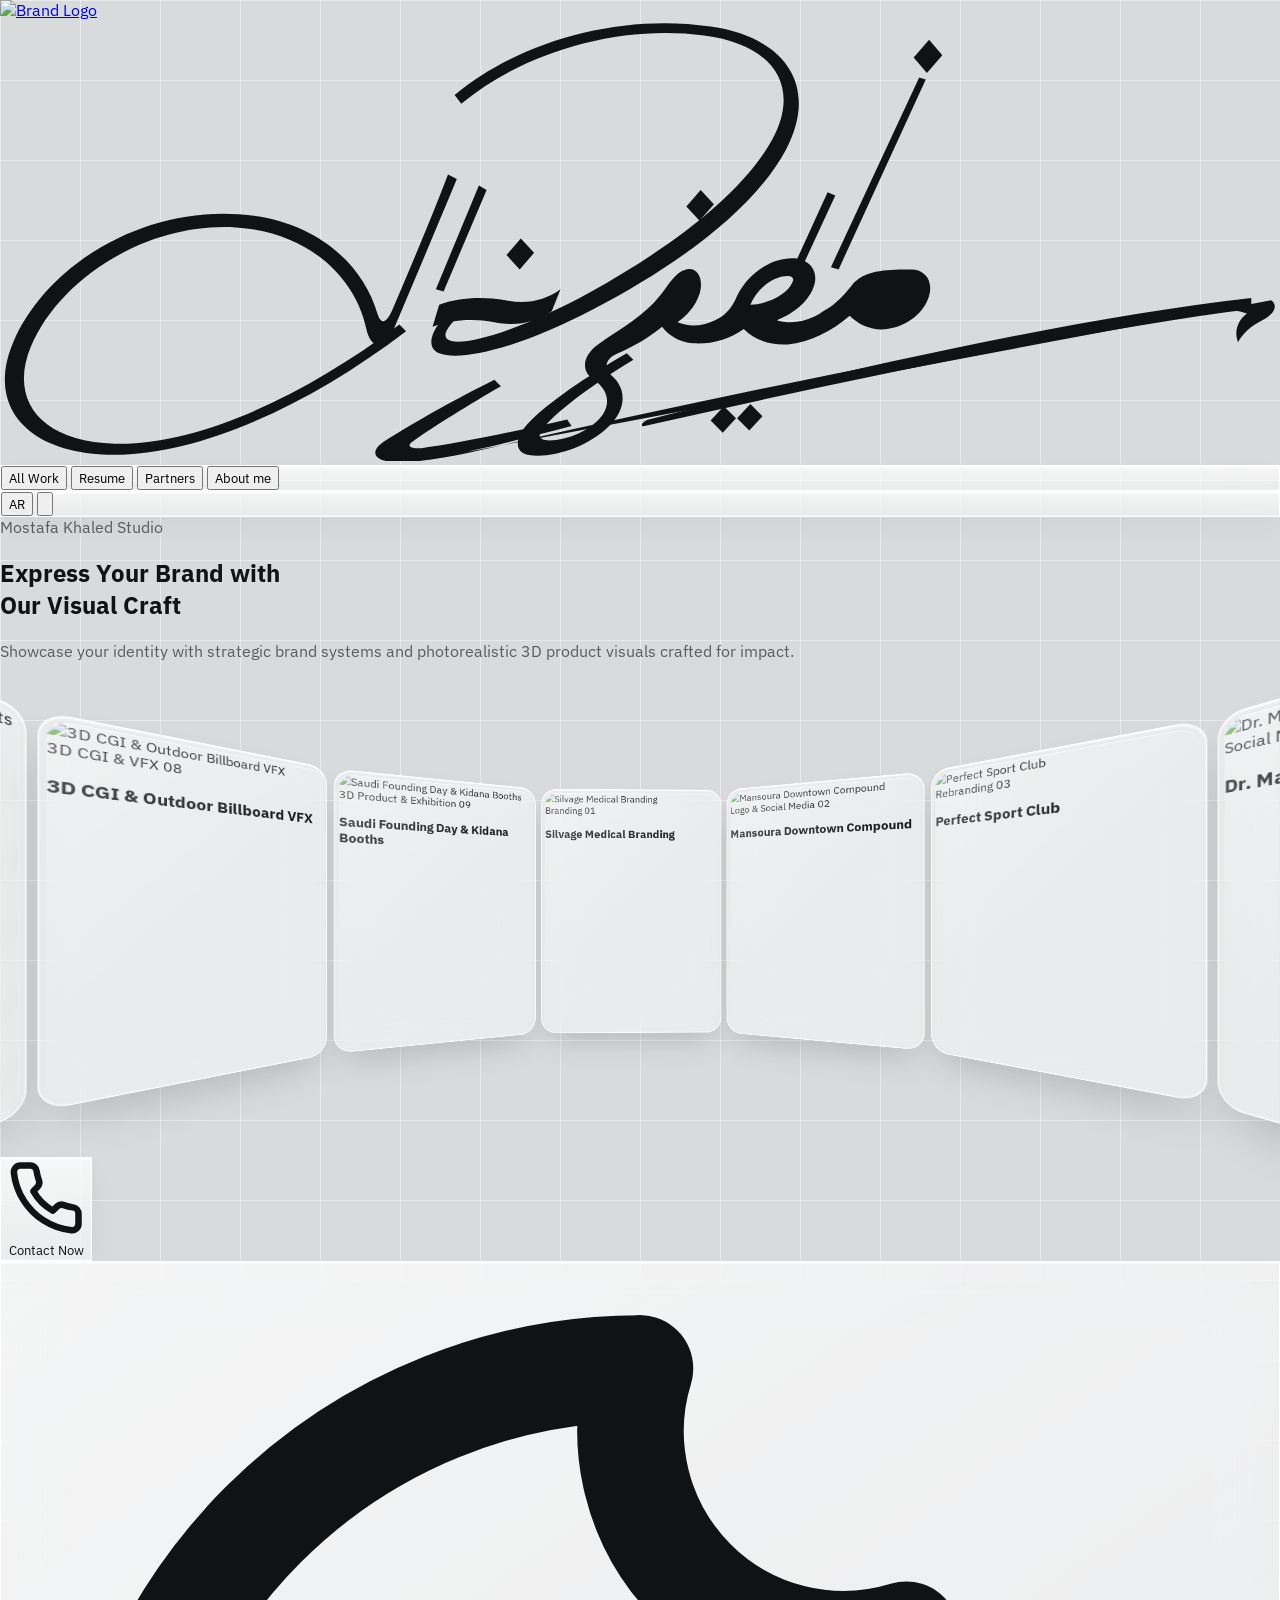
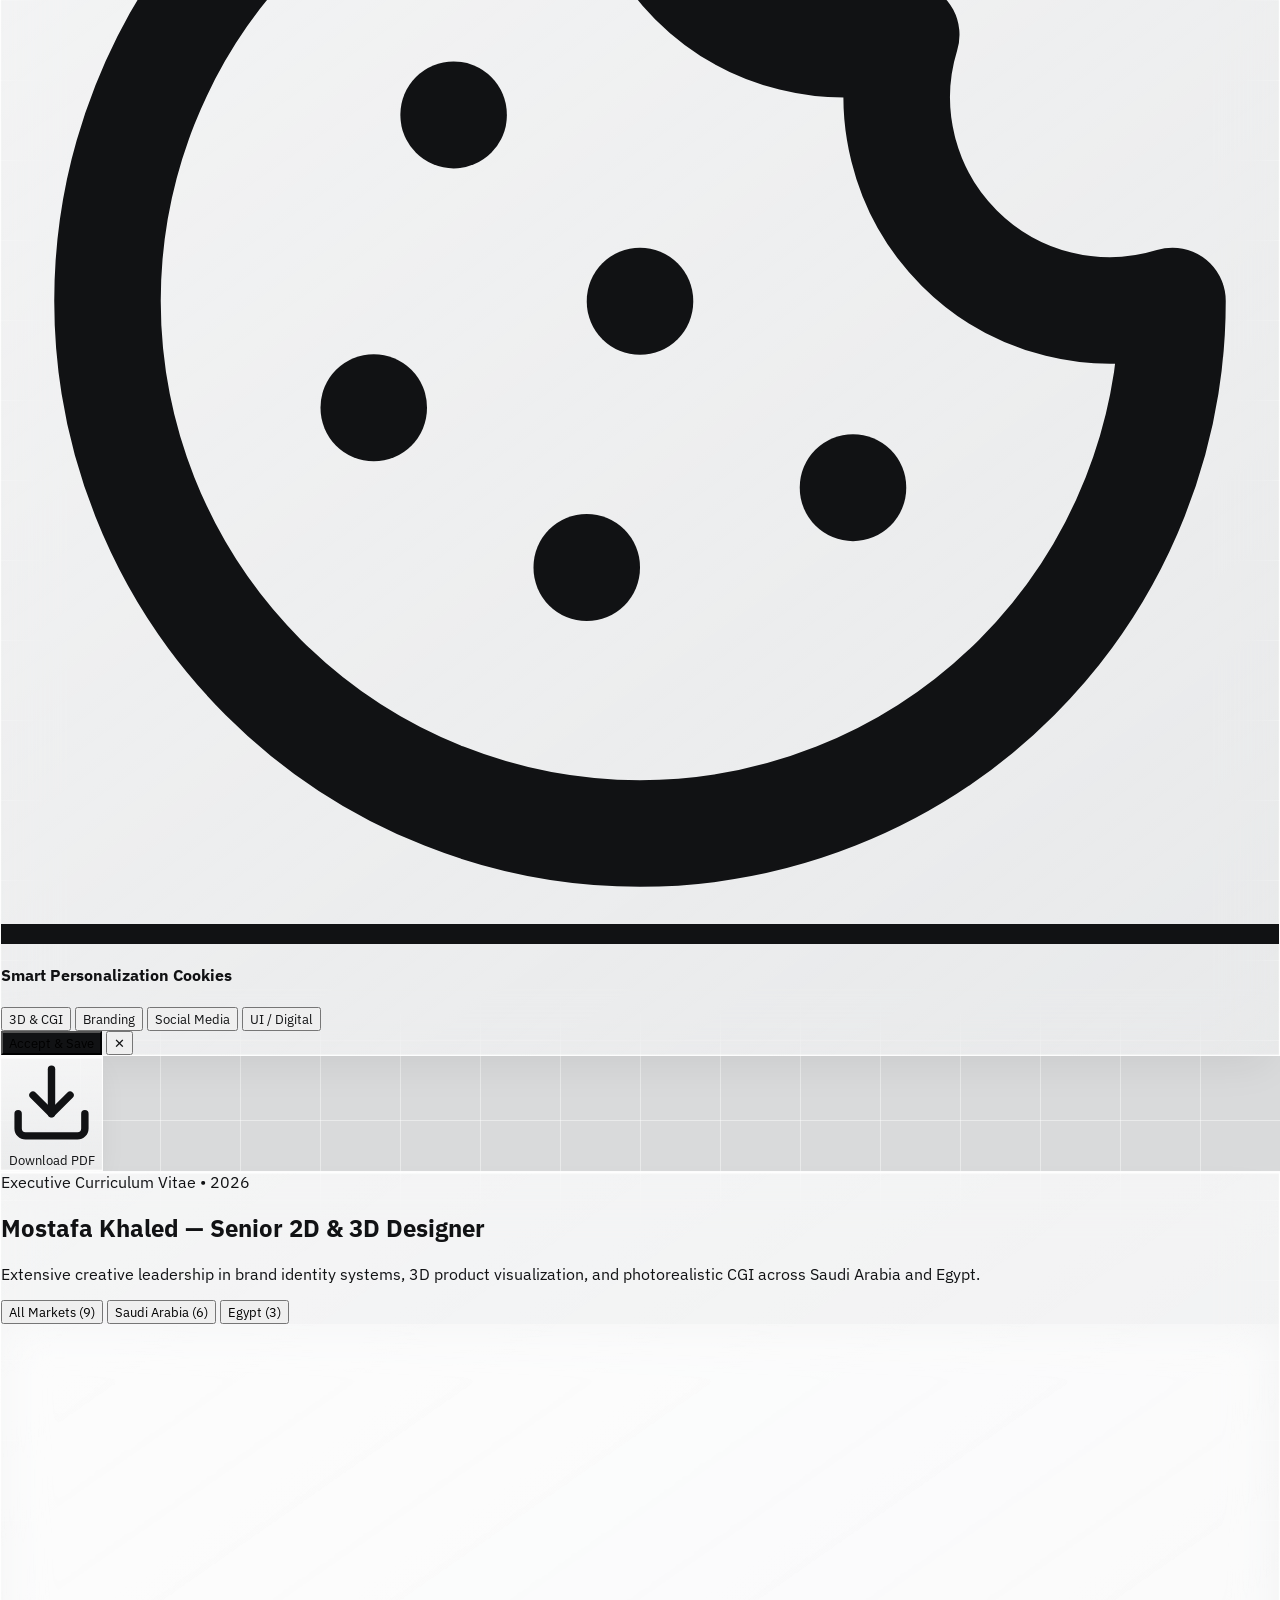
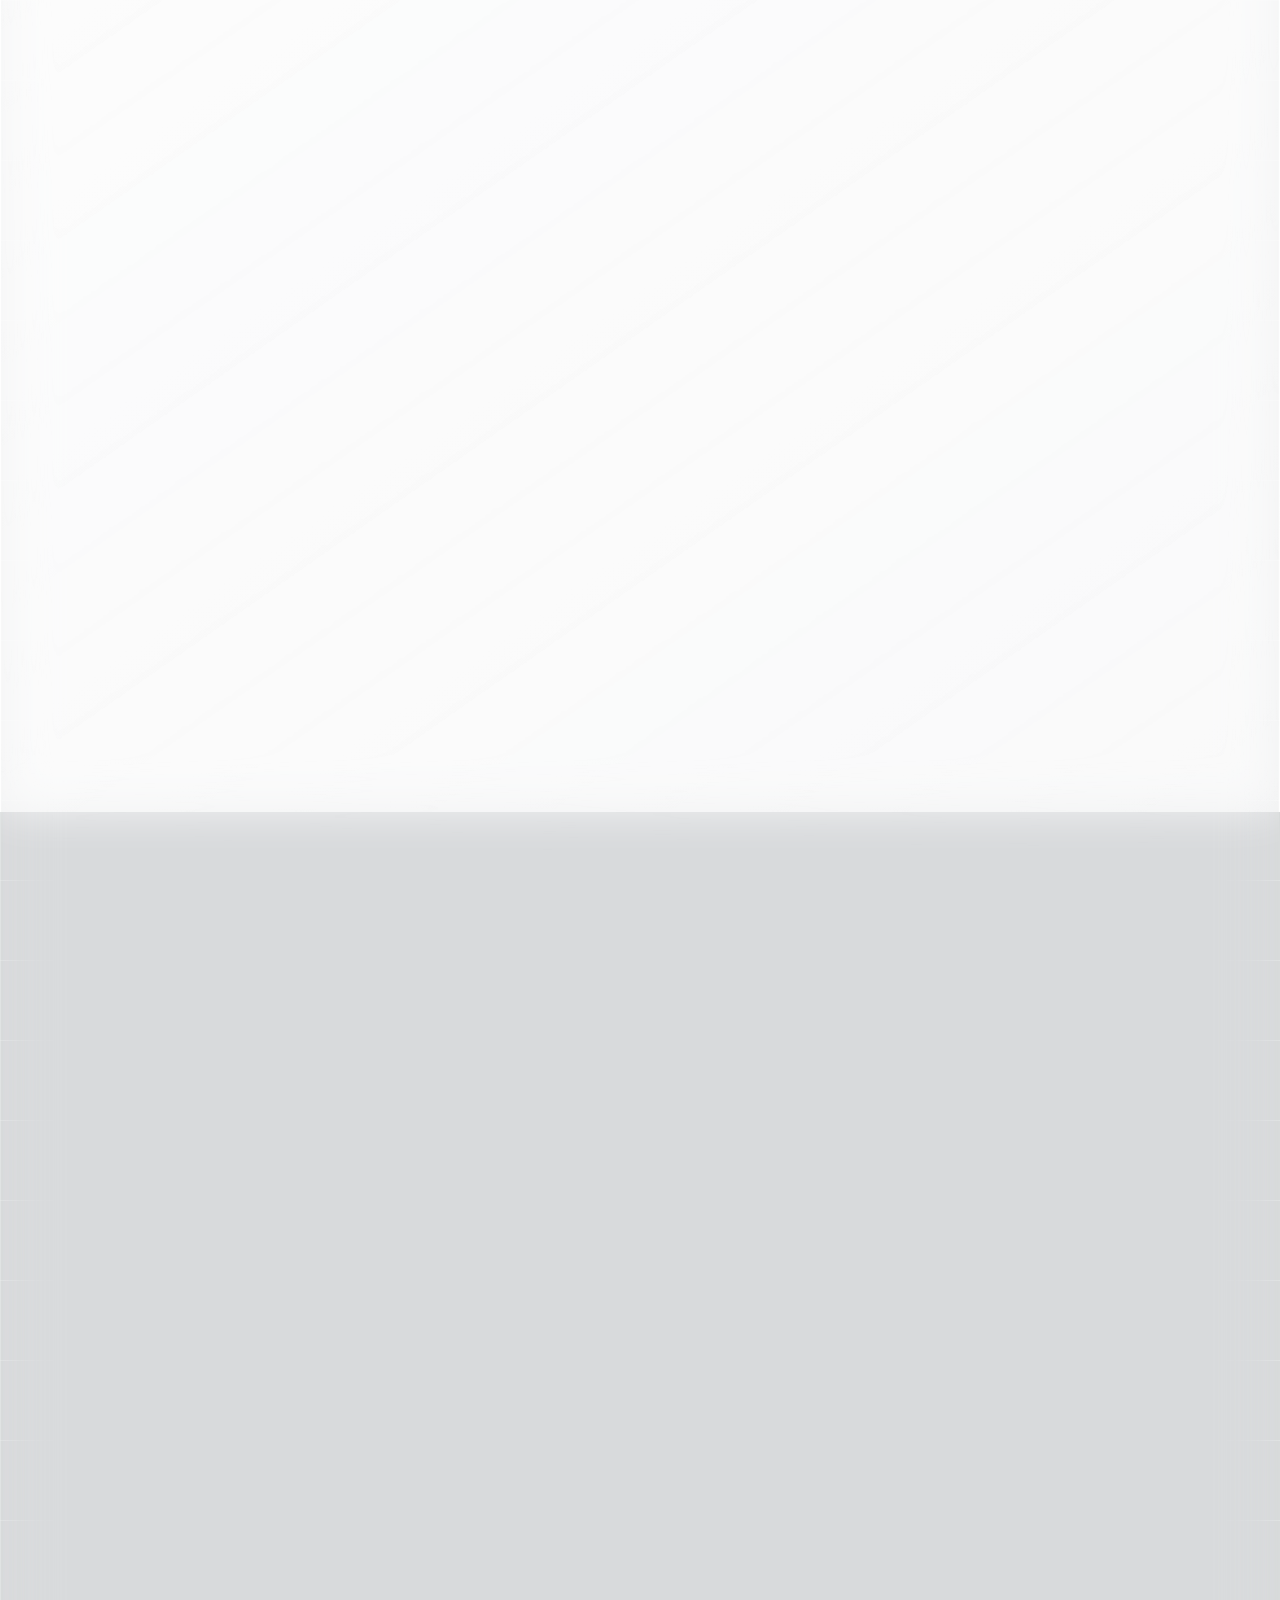
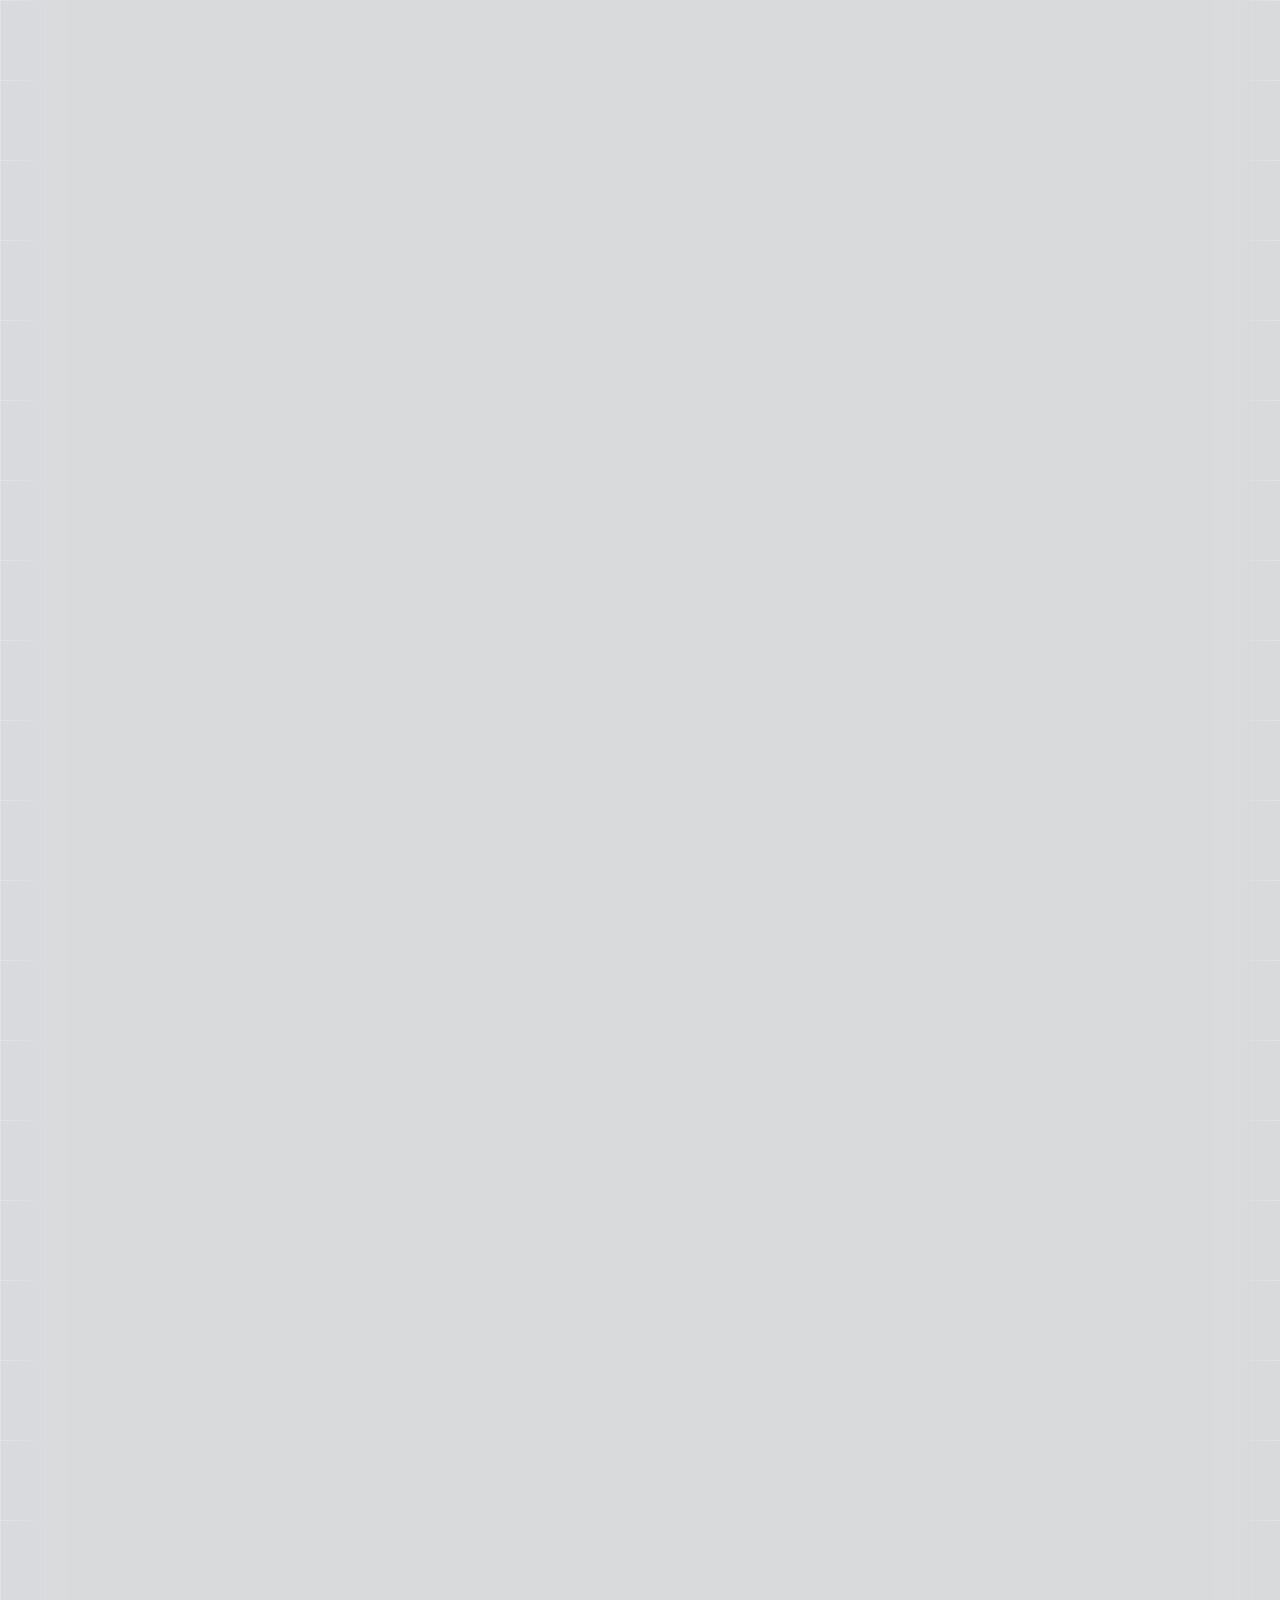
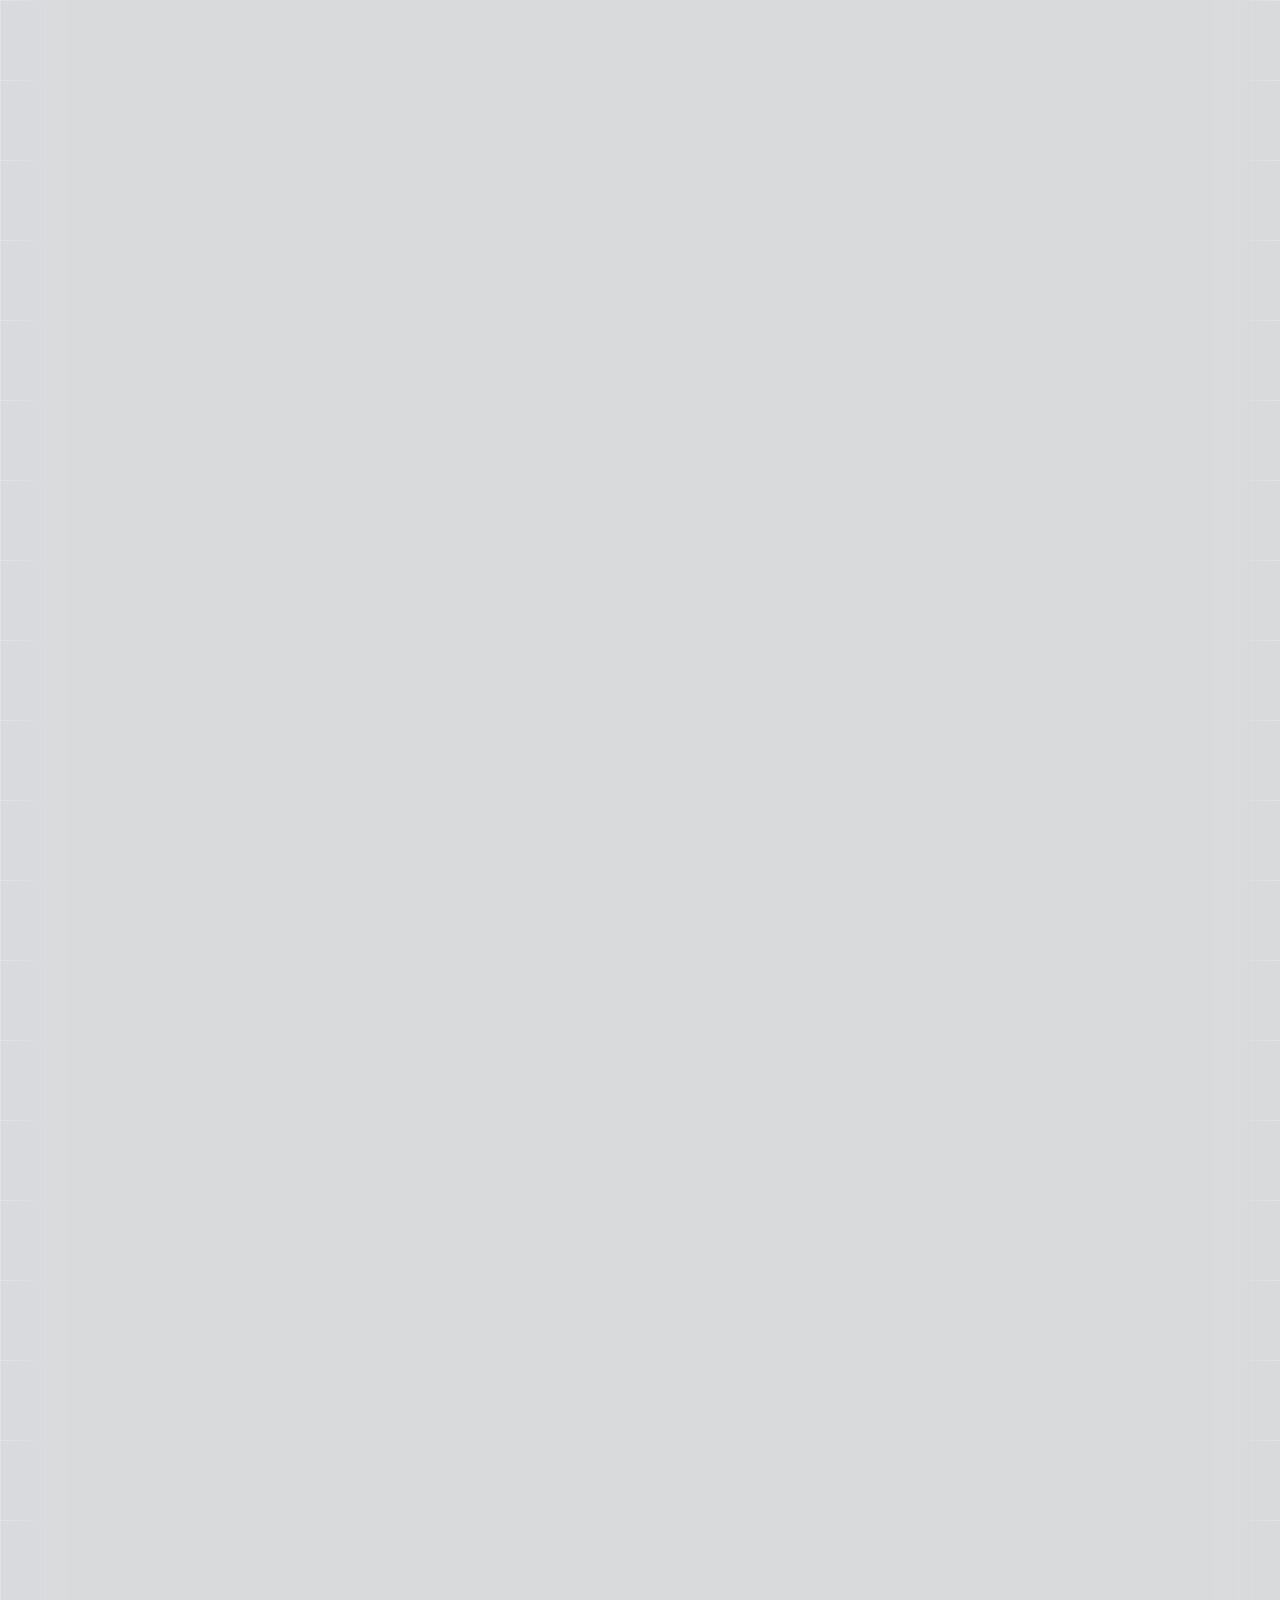
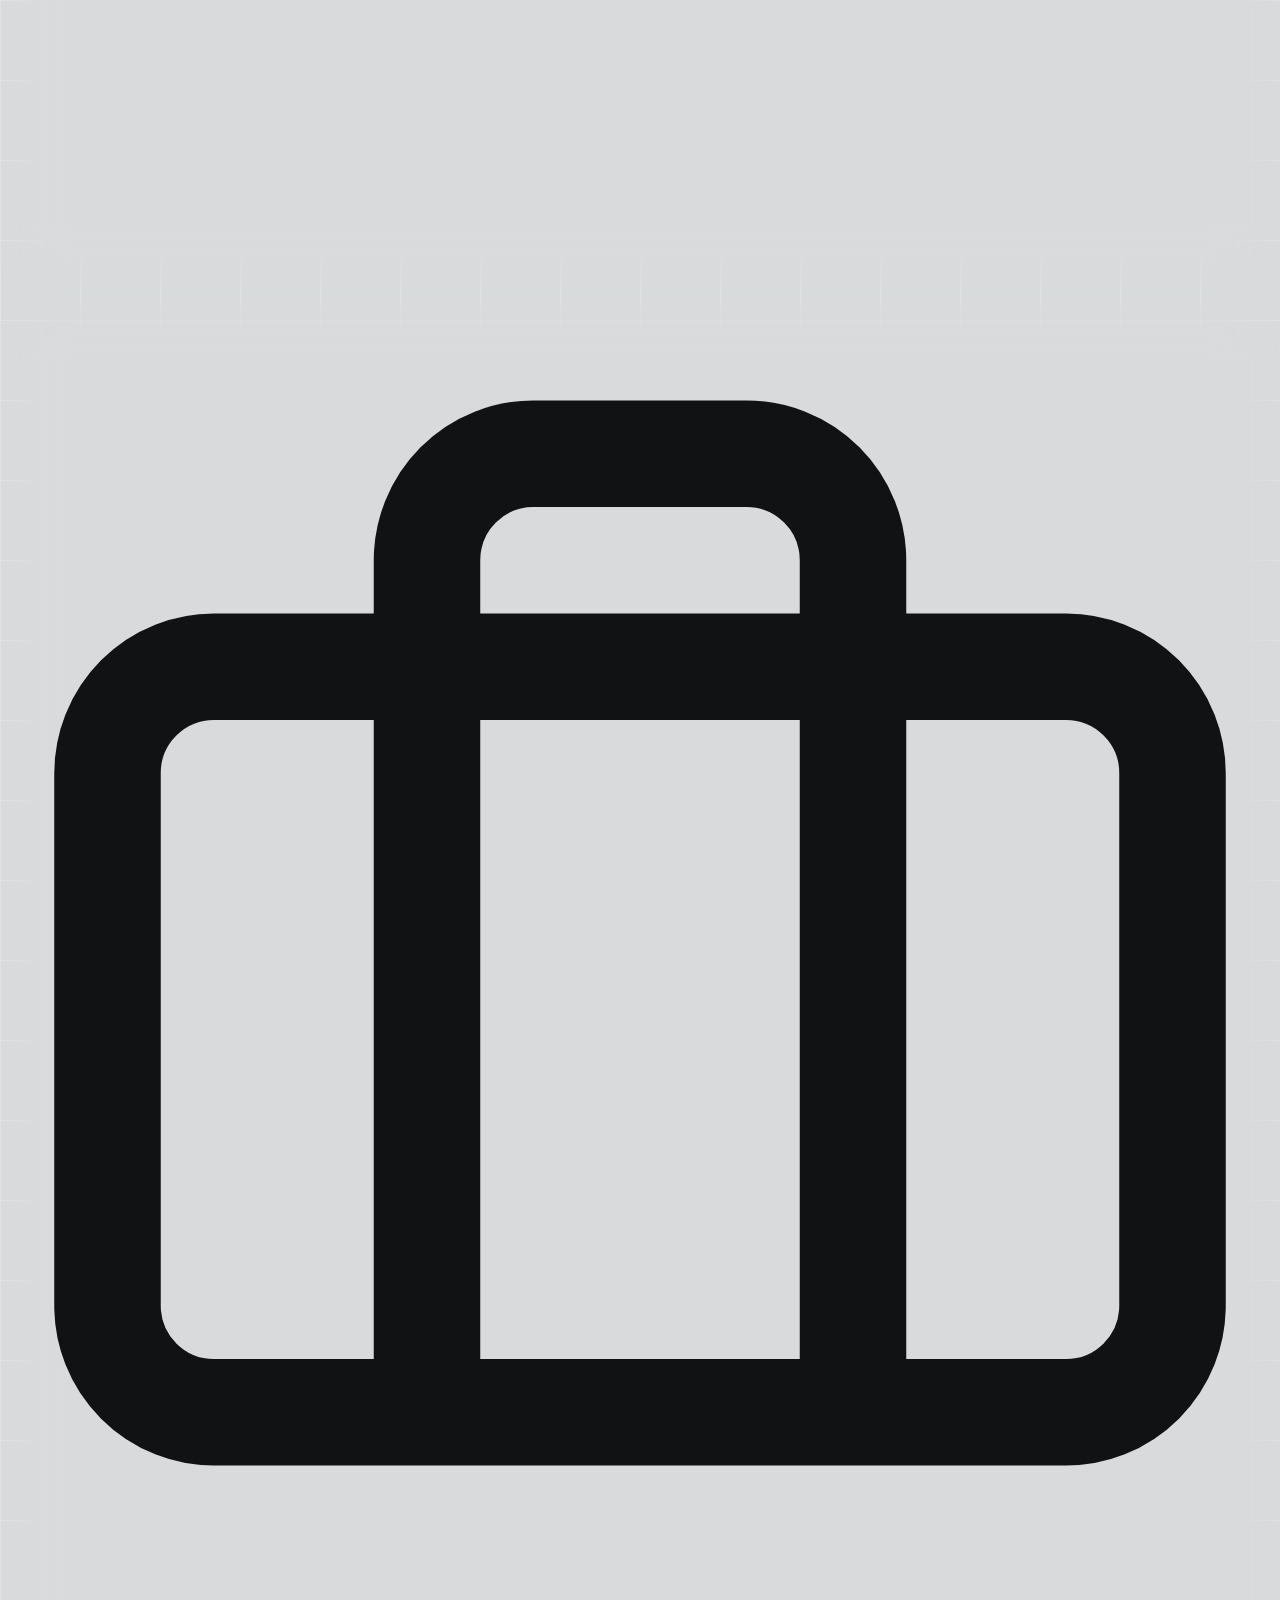
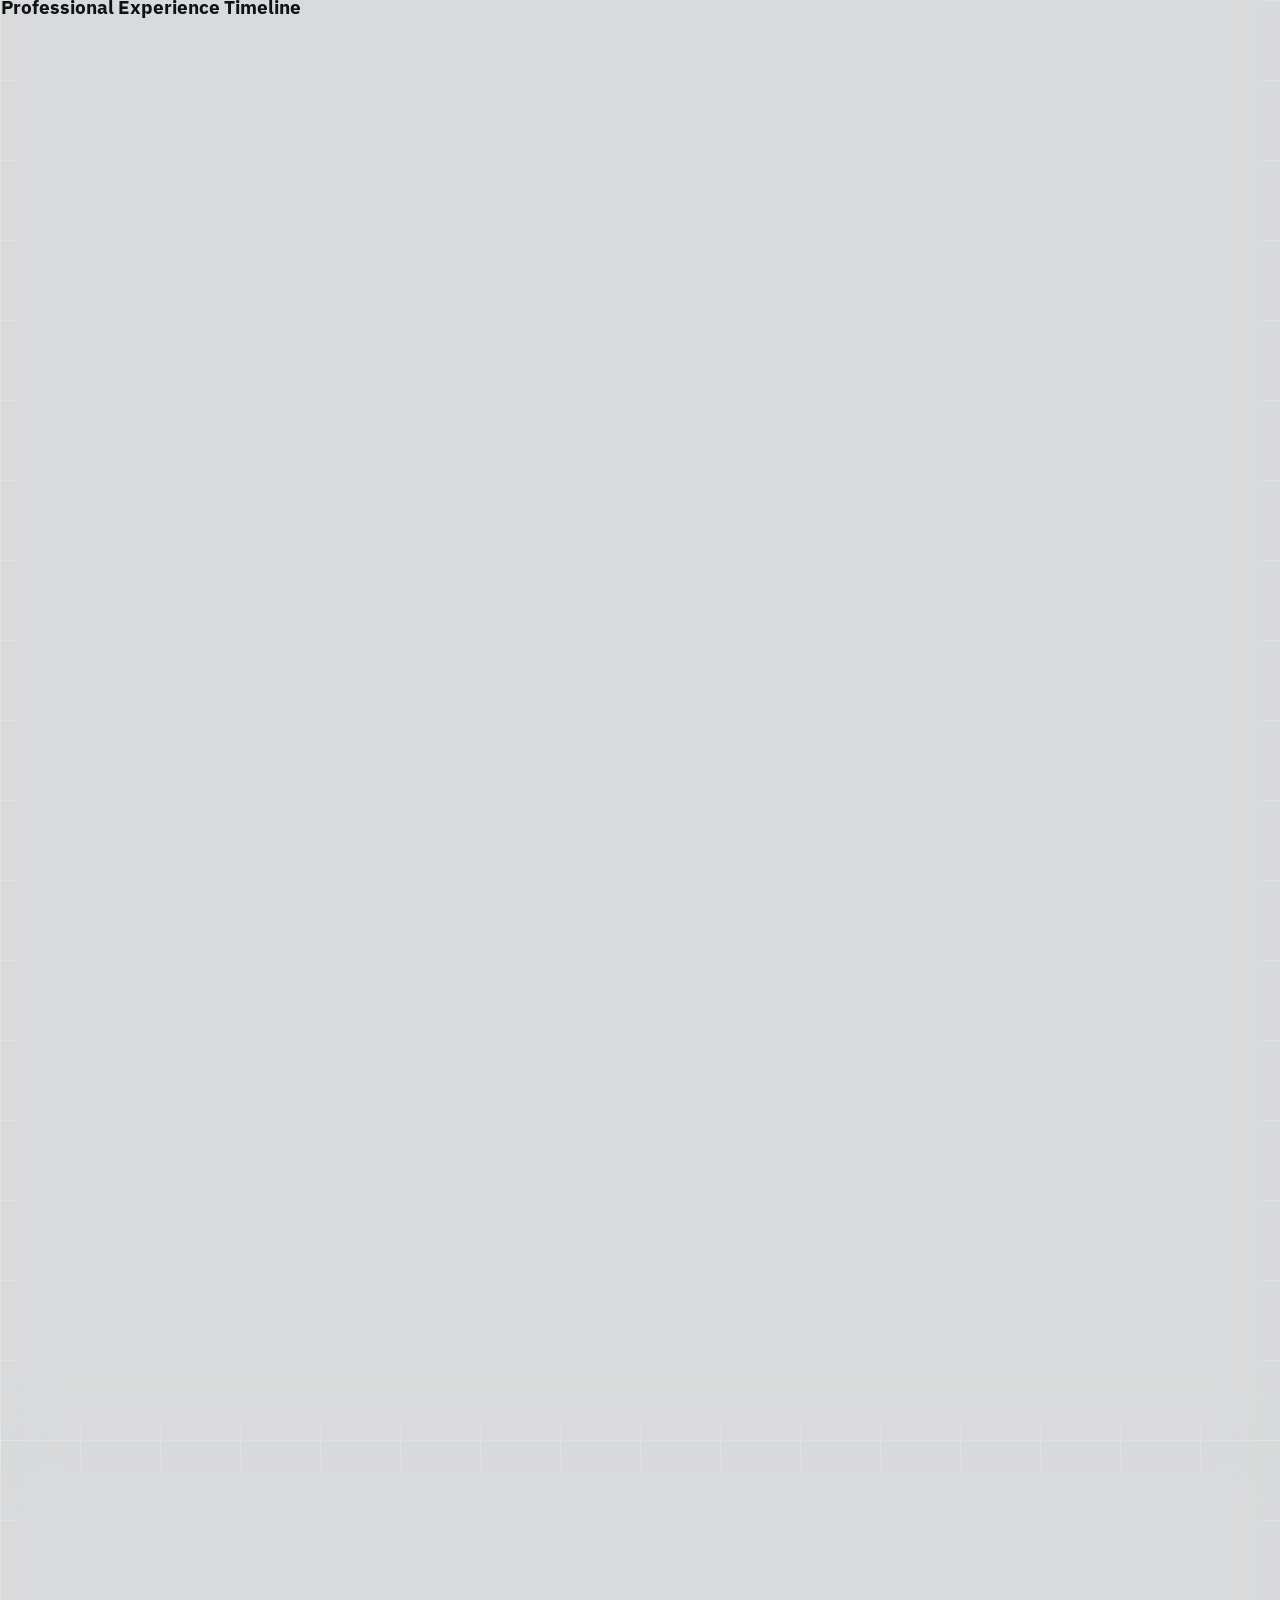
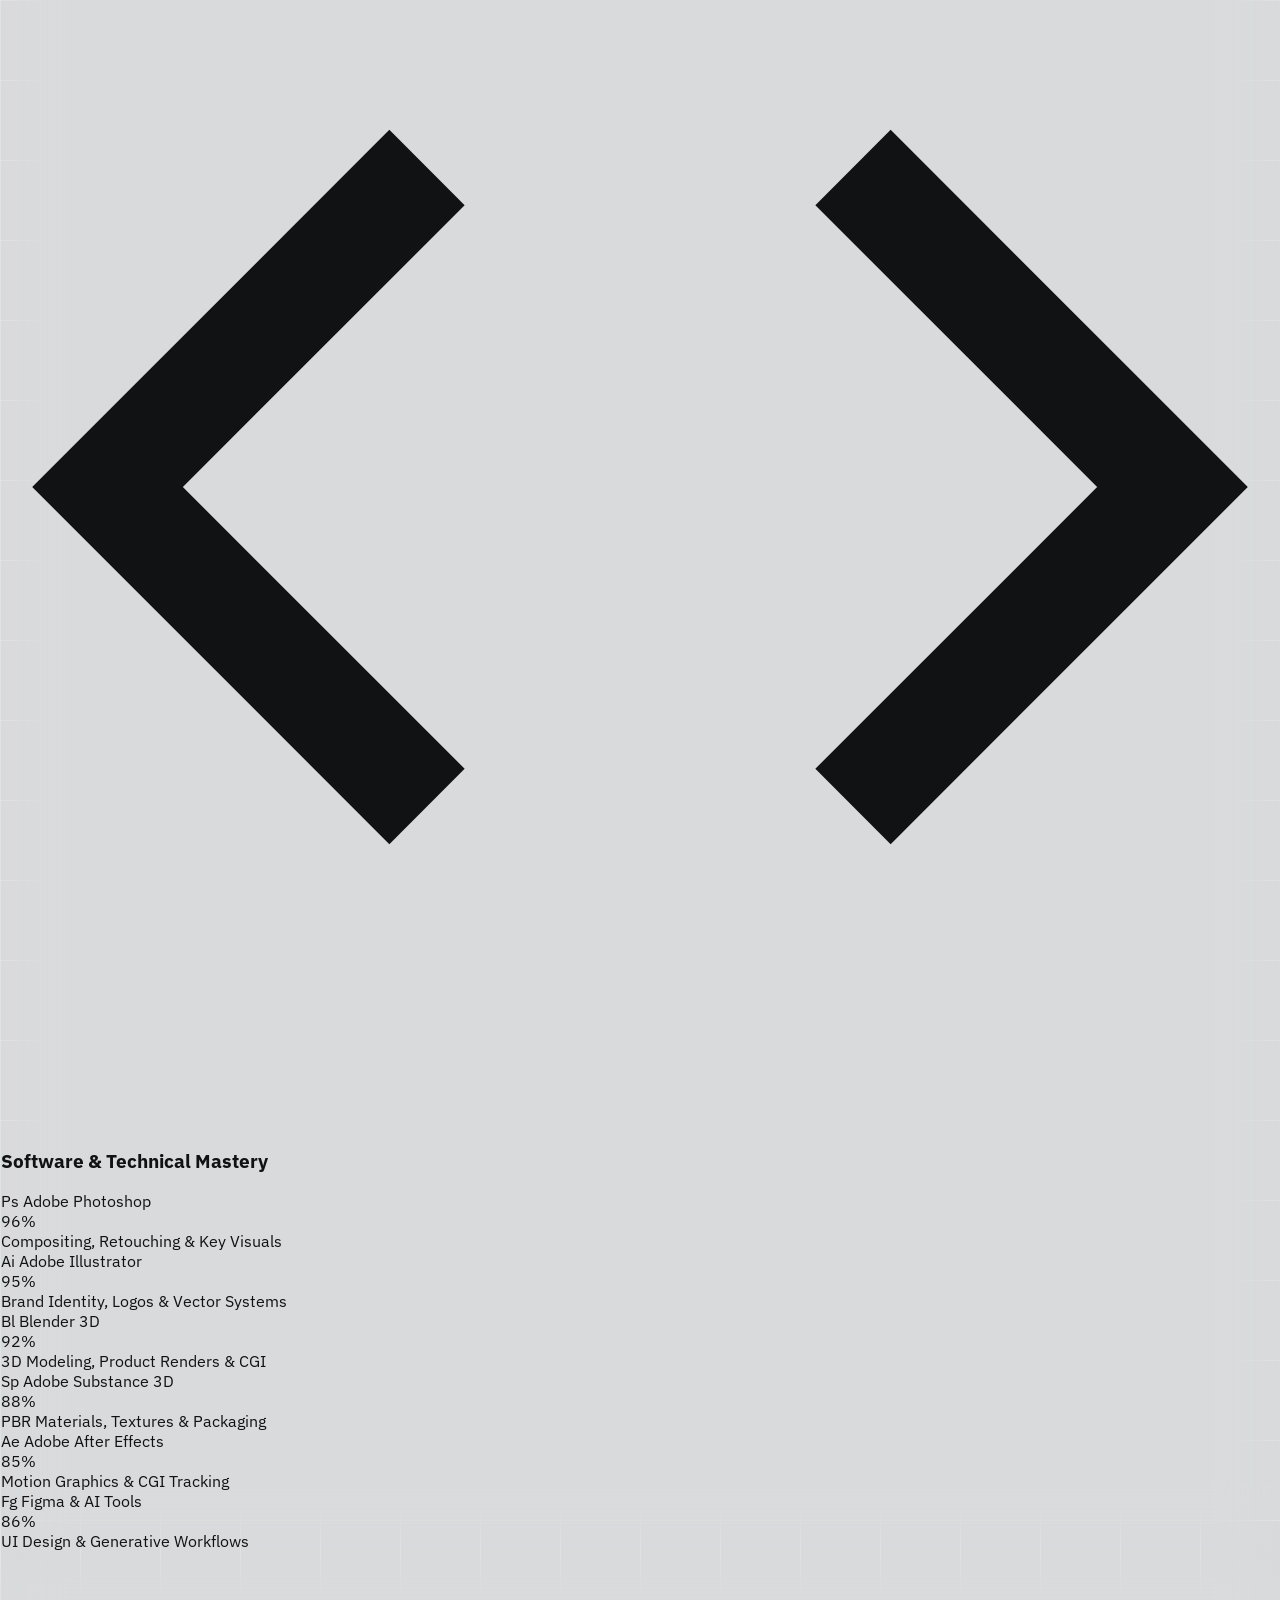
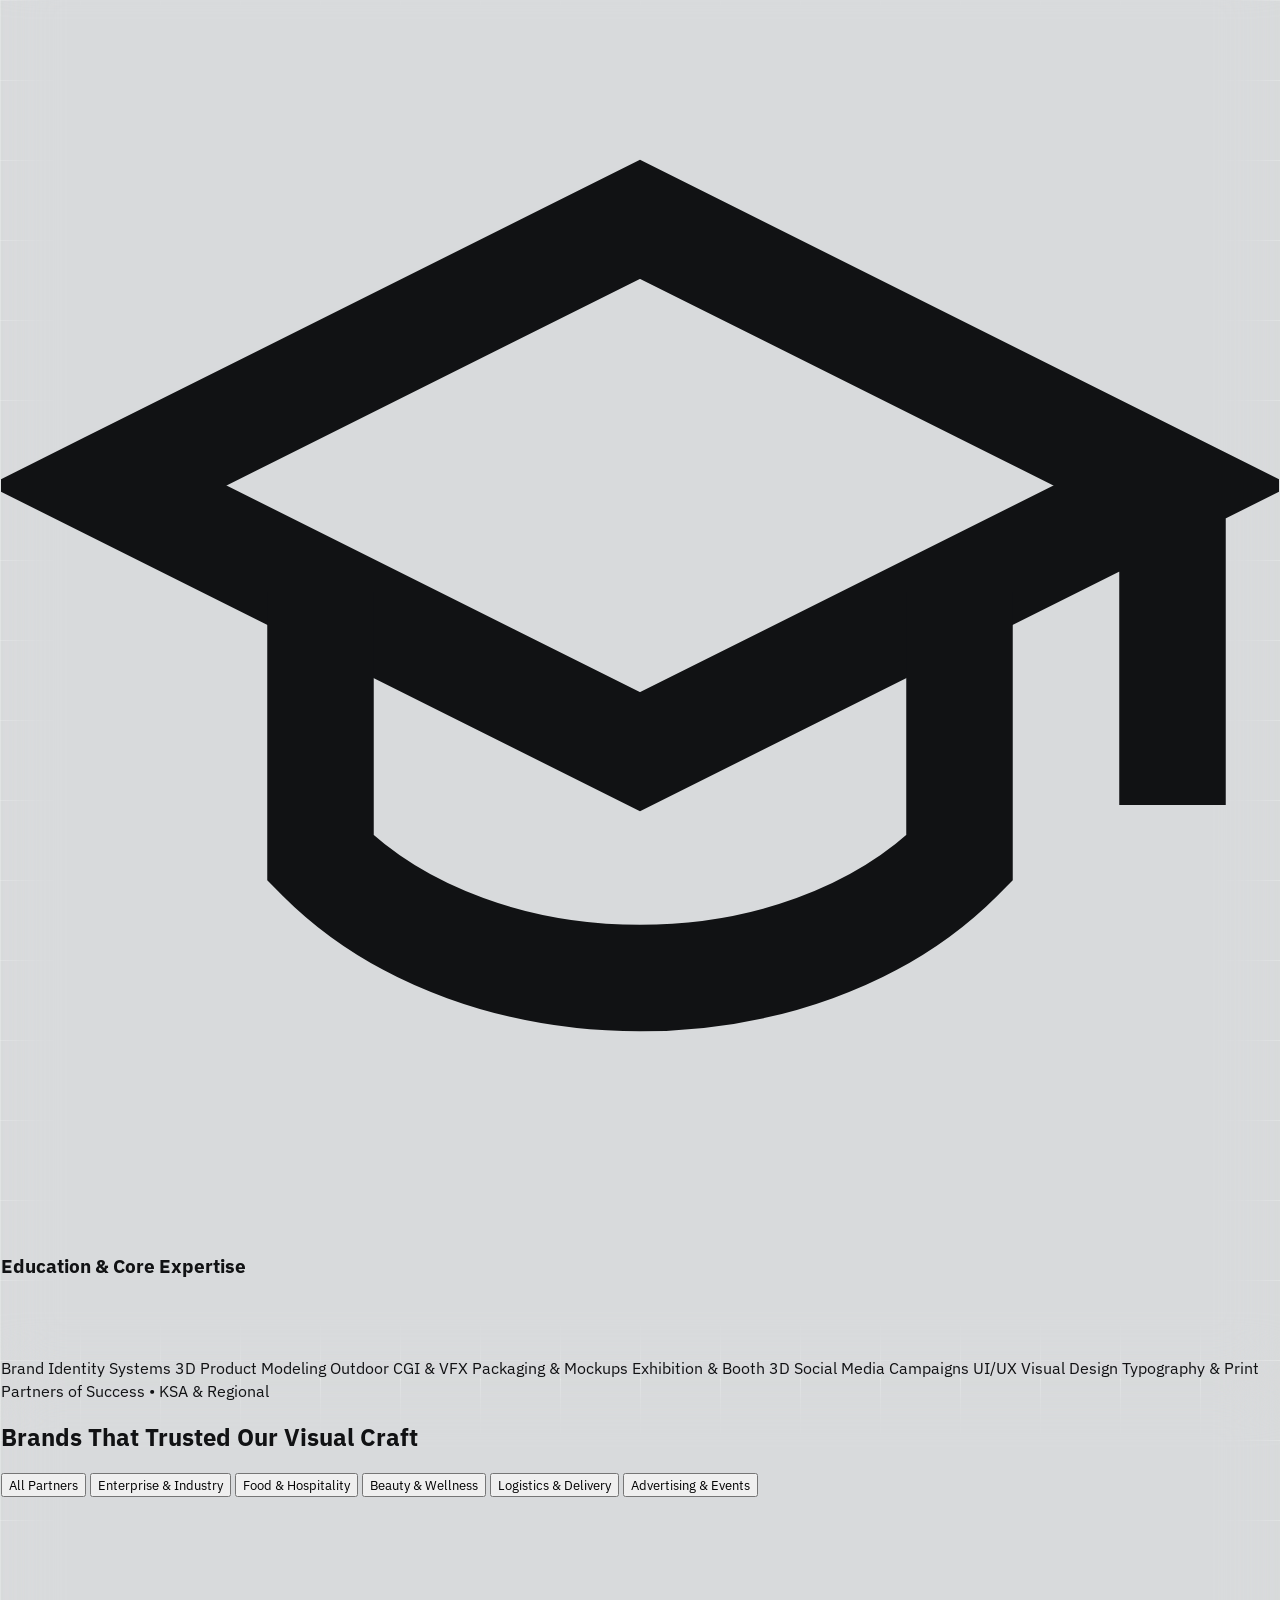
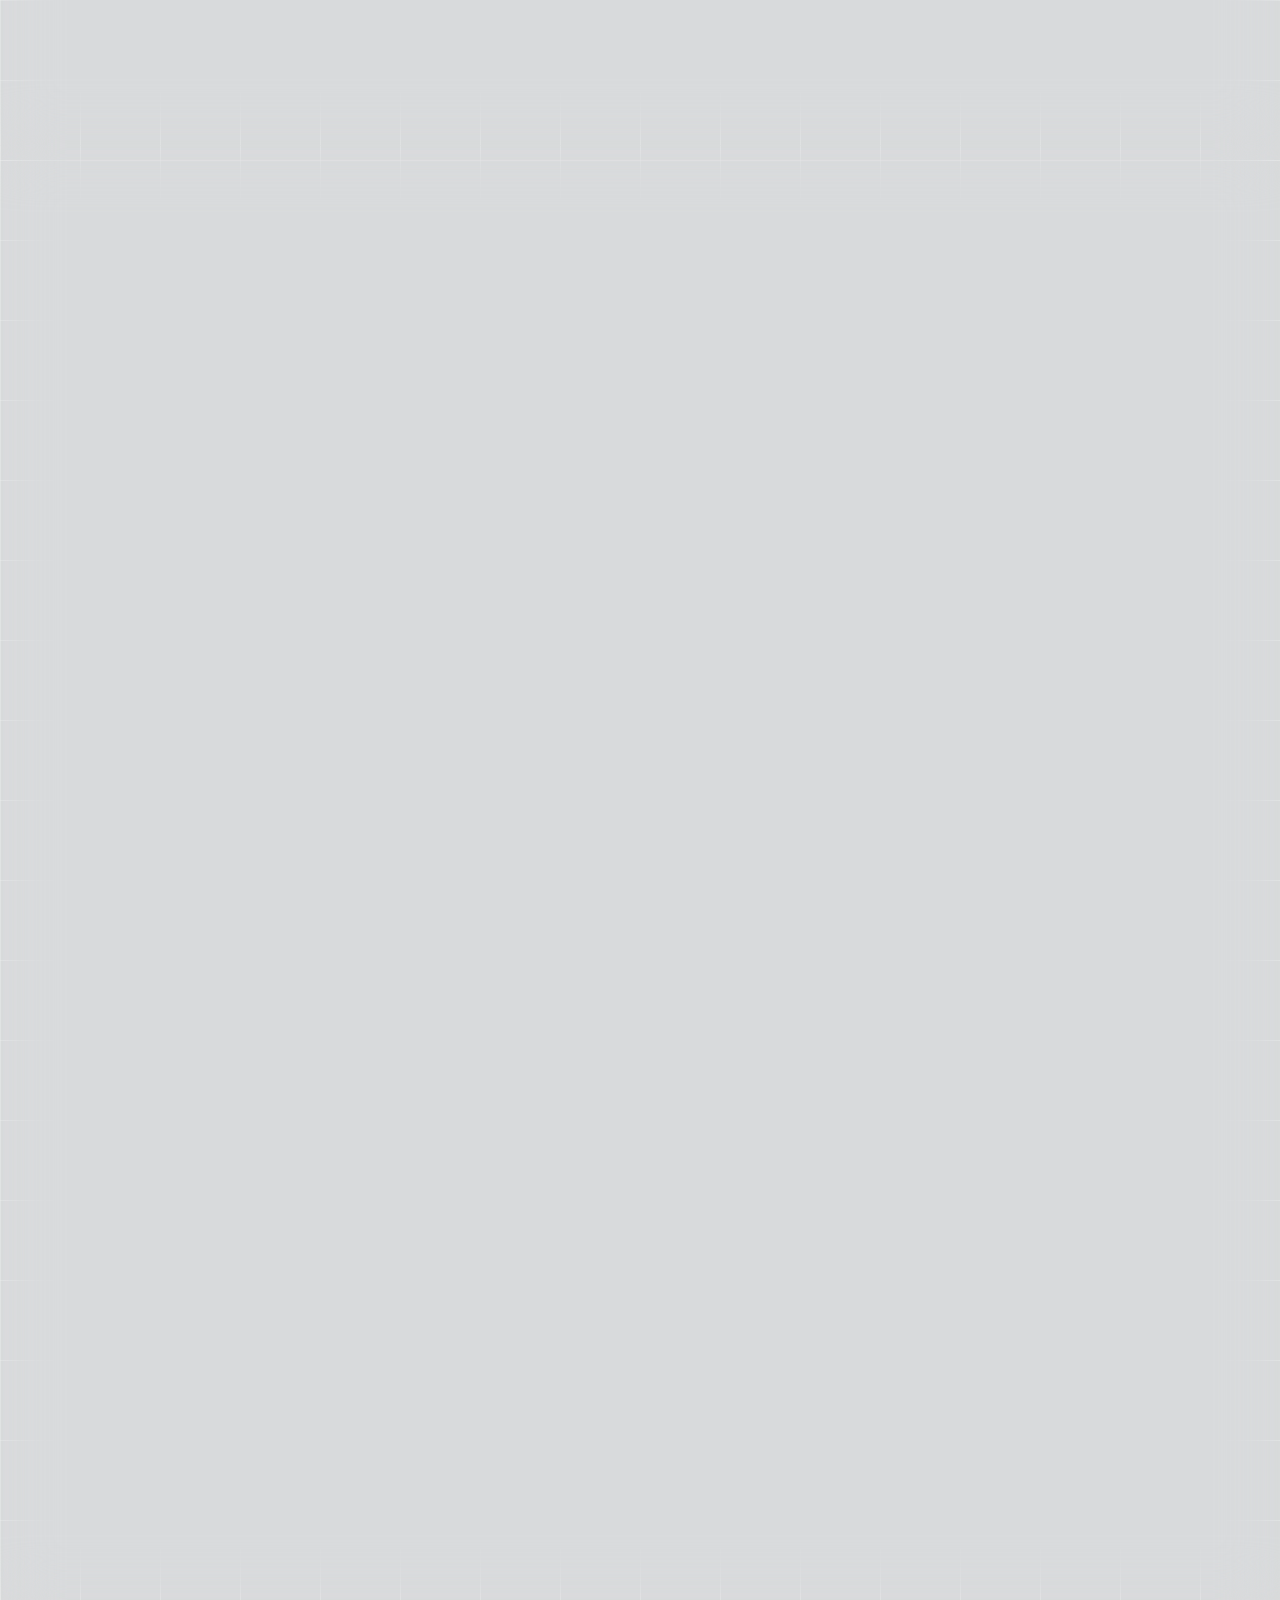
==== commit 1dbe6082: "Remove marketing design templates Co-authored-by: Copilot <223556219+Copilot@users.noreply.github.co" ====
--- a/Portfolio.html
+++ b/Portfolio.html
@@ -755,23 +755,13 @@
             <section class="xl:col-span-7" aria-labelledby="cmsMarketingPreviewTitle">
               <div class="mb-3 flex flex-wrap items-end justify-between gap-3">
                 <div>
-                  <h4 id="cmsMarketingPreviewTitle" class="text-sm font-bold text-obsidian">معاينة التصميم</h4>
-                  <p id="cmsMarketingDimensions" class="mt-1 text-[11px] text-slateText">Post · 1080 × 1350 px</p>
-                </div>
-                <div class="flex flex-wrap gap-2" role="group" aria-label="Social media image format">
-                  <button type="button" data-marketing-format="post" class="cms-marketing-format active" aria-pressed="true">Post · 1080 × 1350</button>
-                  <button type="button" data-marketing-format="story" class="cms-marketing-format" aria-pressed="false">Story · 1080 × 1920</button>
-                </div>
-              </div>
-
-              <div id="cmsMarketingTemplates" class="cms-marketing-templates mb-4" role="group" aria-label="Marketing design template"></div>
-              <div class="cms-marketing-preview glass-card">
-                <canvas id="cmsMarketingCanvas" width="1080" height="1350" role="img" aria-label="Social media design preview"></canvas>
-                <p id="cmsMarketingStatus" role="status" aria-live="polite" class="hidden"></p>
-              </div>
-              <div class="mt-4 flex flex-wrap items-center justify-between gap-3">
-                <p class="text-[10px] text-slateText">يظهر عنوان المشروع وصوره وشعارك وبيانات التواصل فقط.</p>
-                <button id="cmsMarketingDownloadBtn" type="button" class="rounded-full bg-obsidian px-5 py-3 text-xs font-bold text-white shadow-sm transition hover:opacity-90 disabled:cursor-wait disabled:opacity-50">Download PNG</button>
+                  <h4 id="cmsMarketingPreviewTitle" class="text-sm font-bold text-obsidian">قوالب التسويق</h4>
+                </div>
+              </div>
+
+              <div class="rounded-2xl border border-black/10 bg-white/70 p-6 text-center">
+                <p class="text-sm font-semibold text-obsidian">تمت إزالة جميع القوالب.</p>
+                <p class="mt-2 text-xs text-slateText">ستعود المعاينة والتنزيل بعد إضافة التصاميم الجديدة.</p>
               </div>
             </section>
           </div>
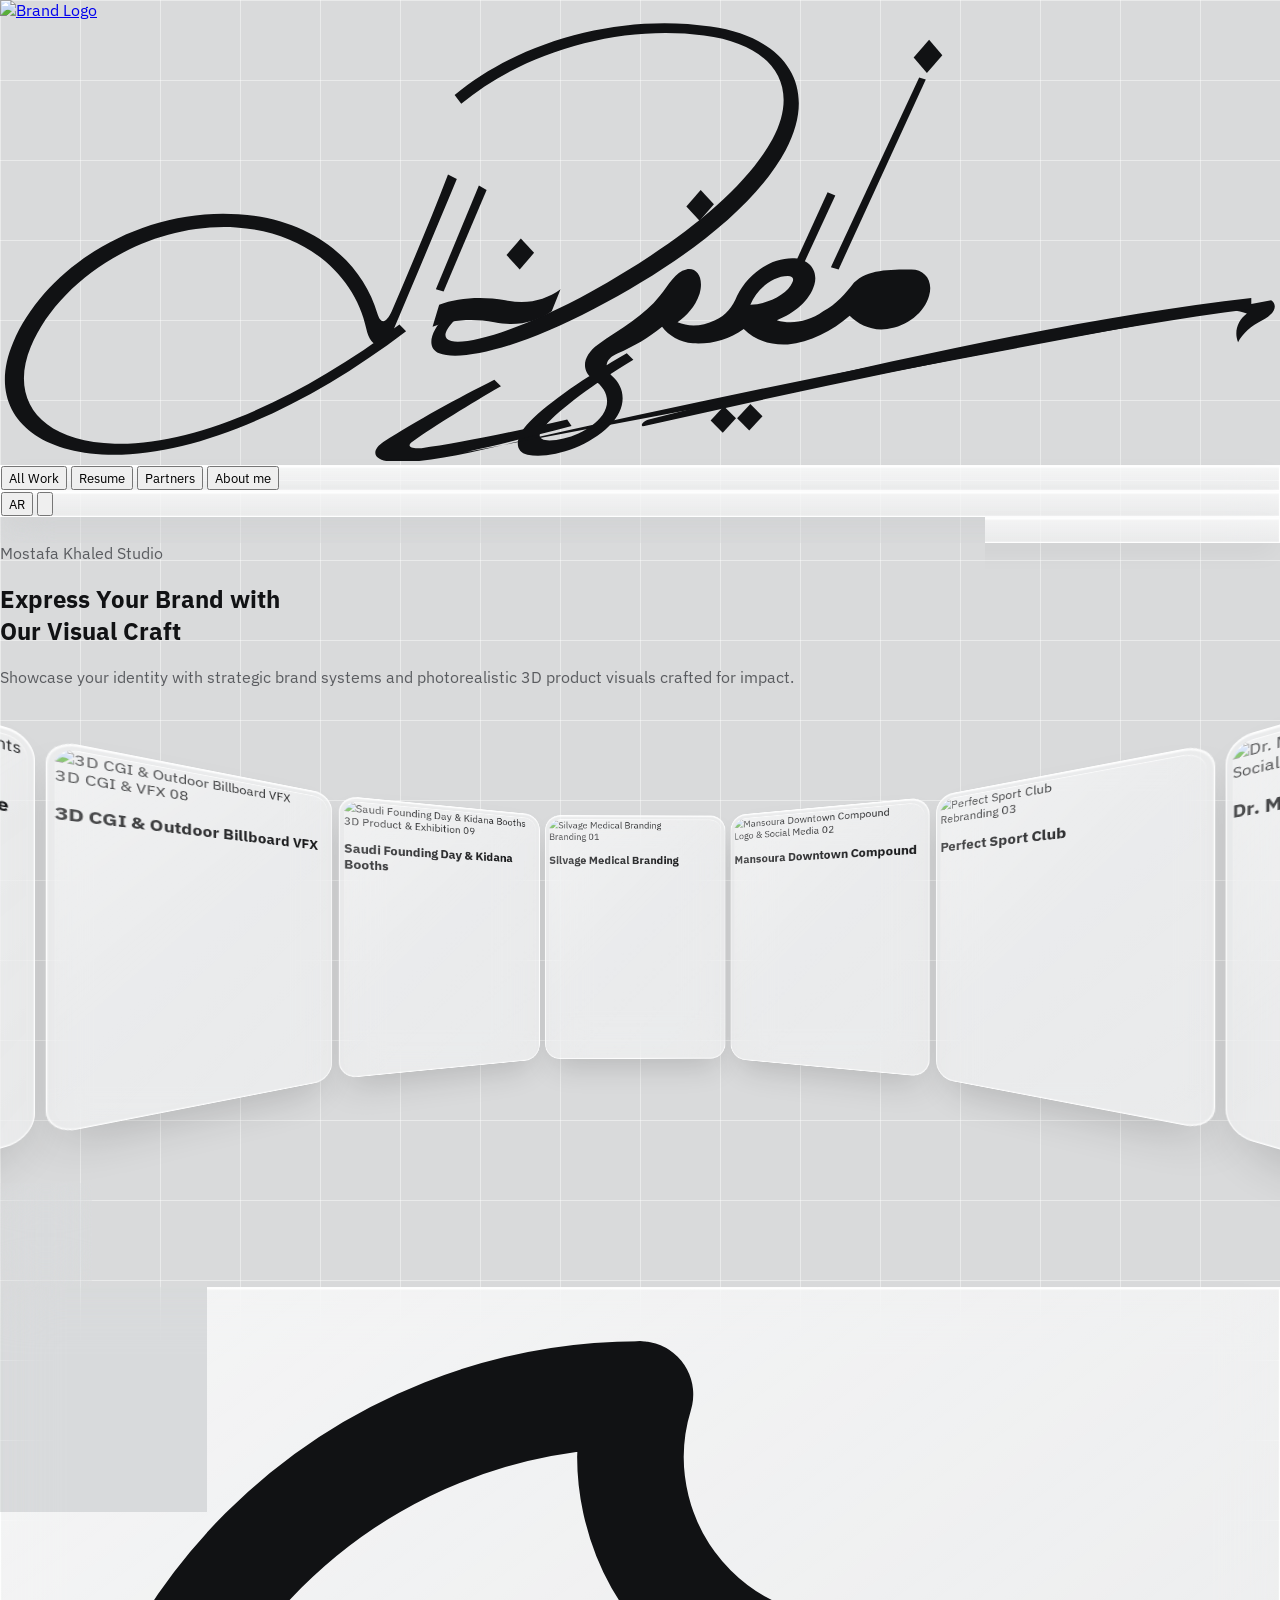
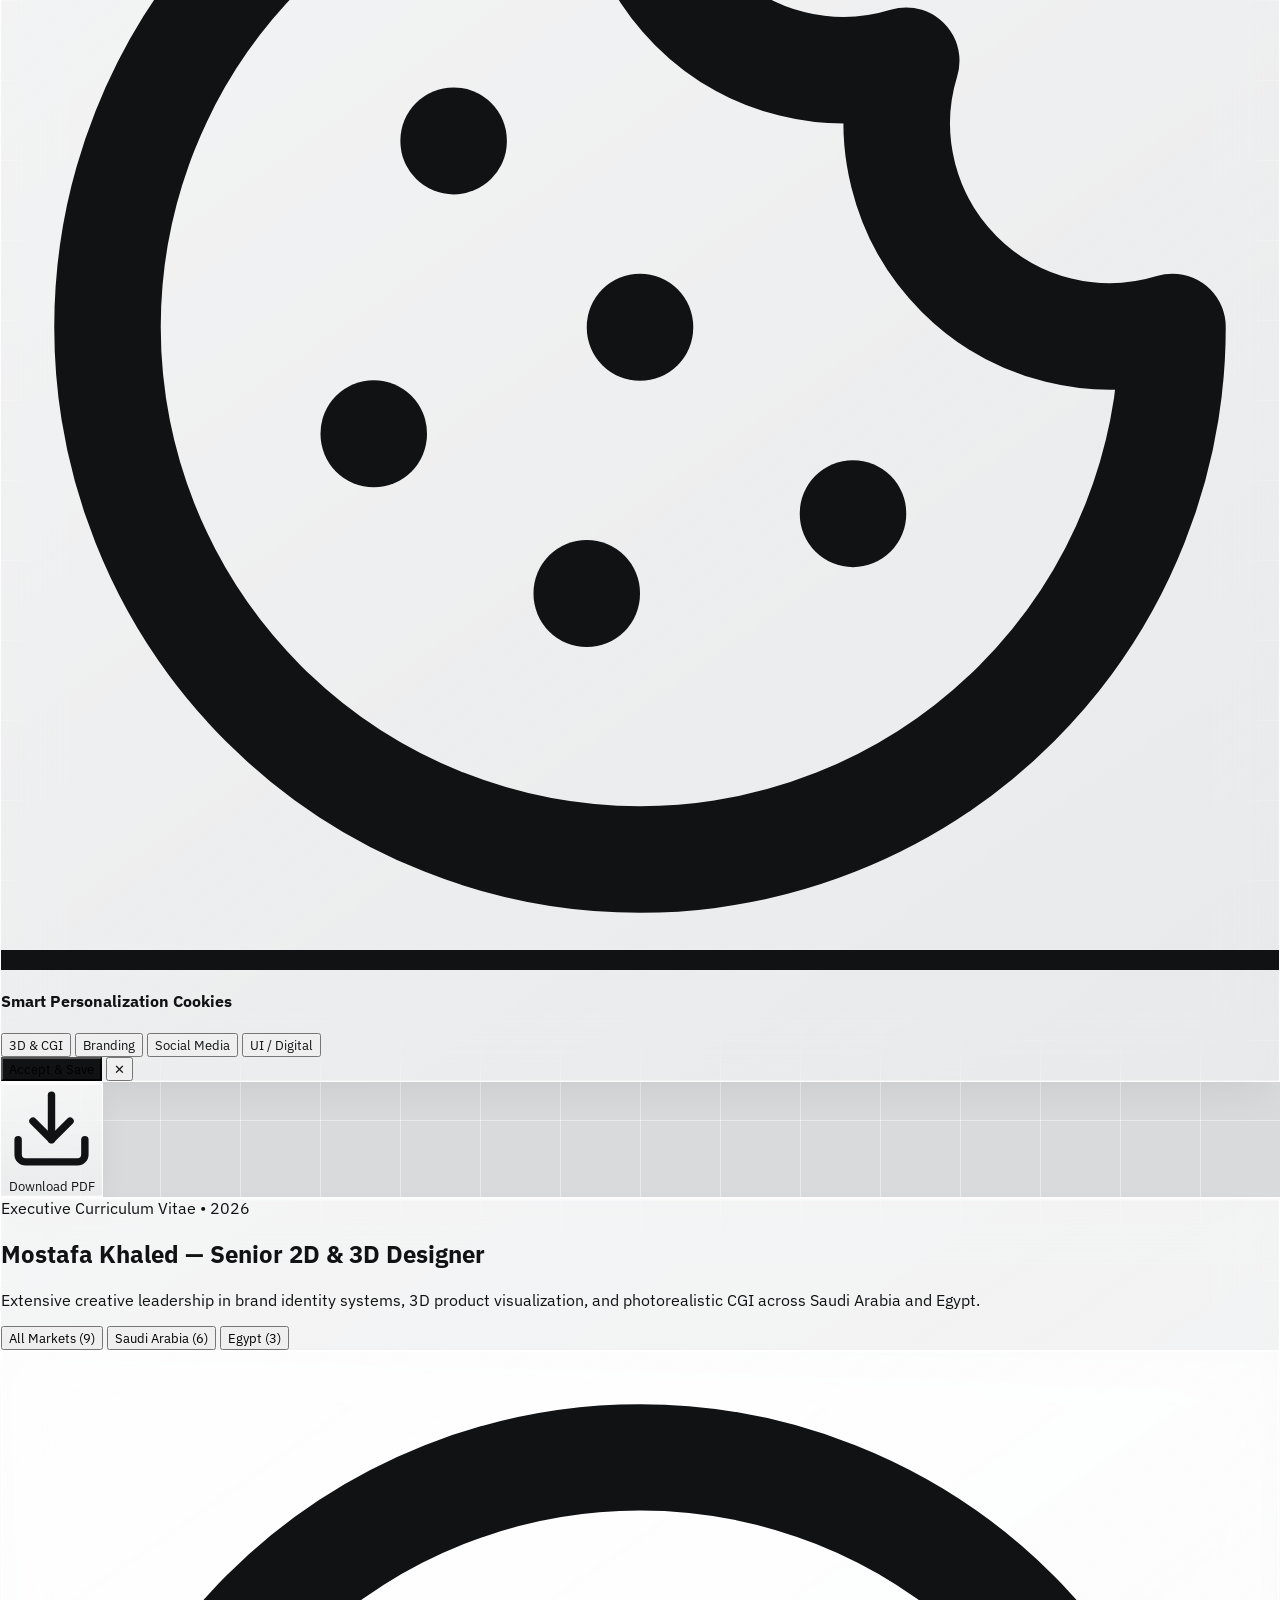
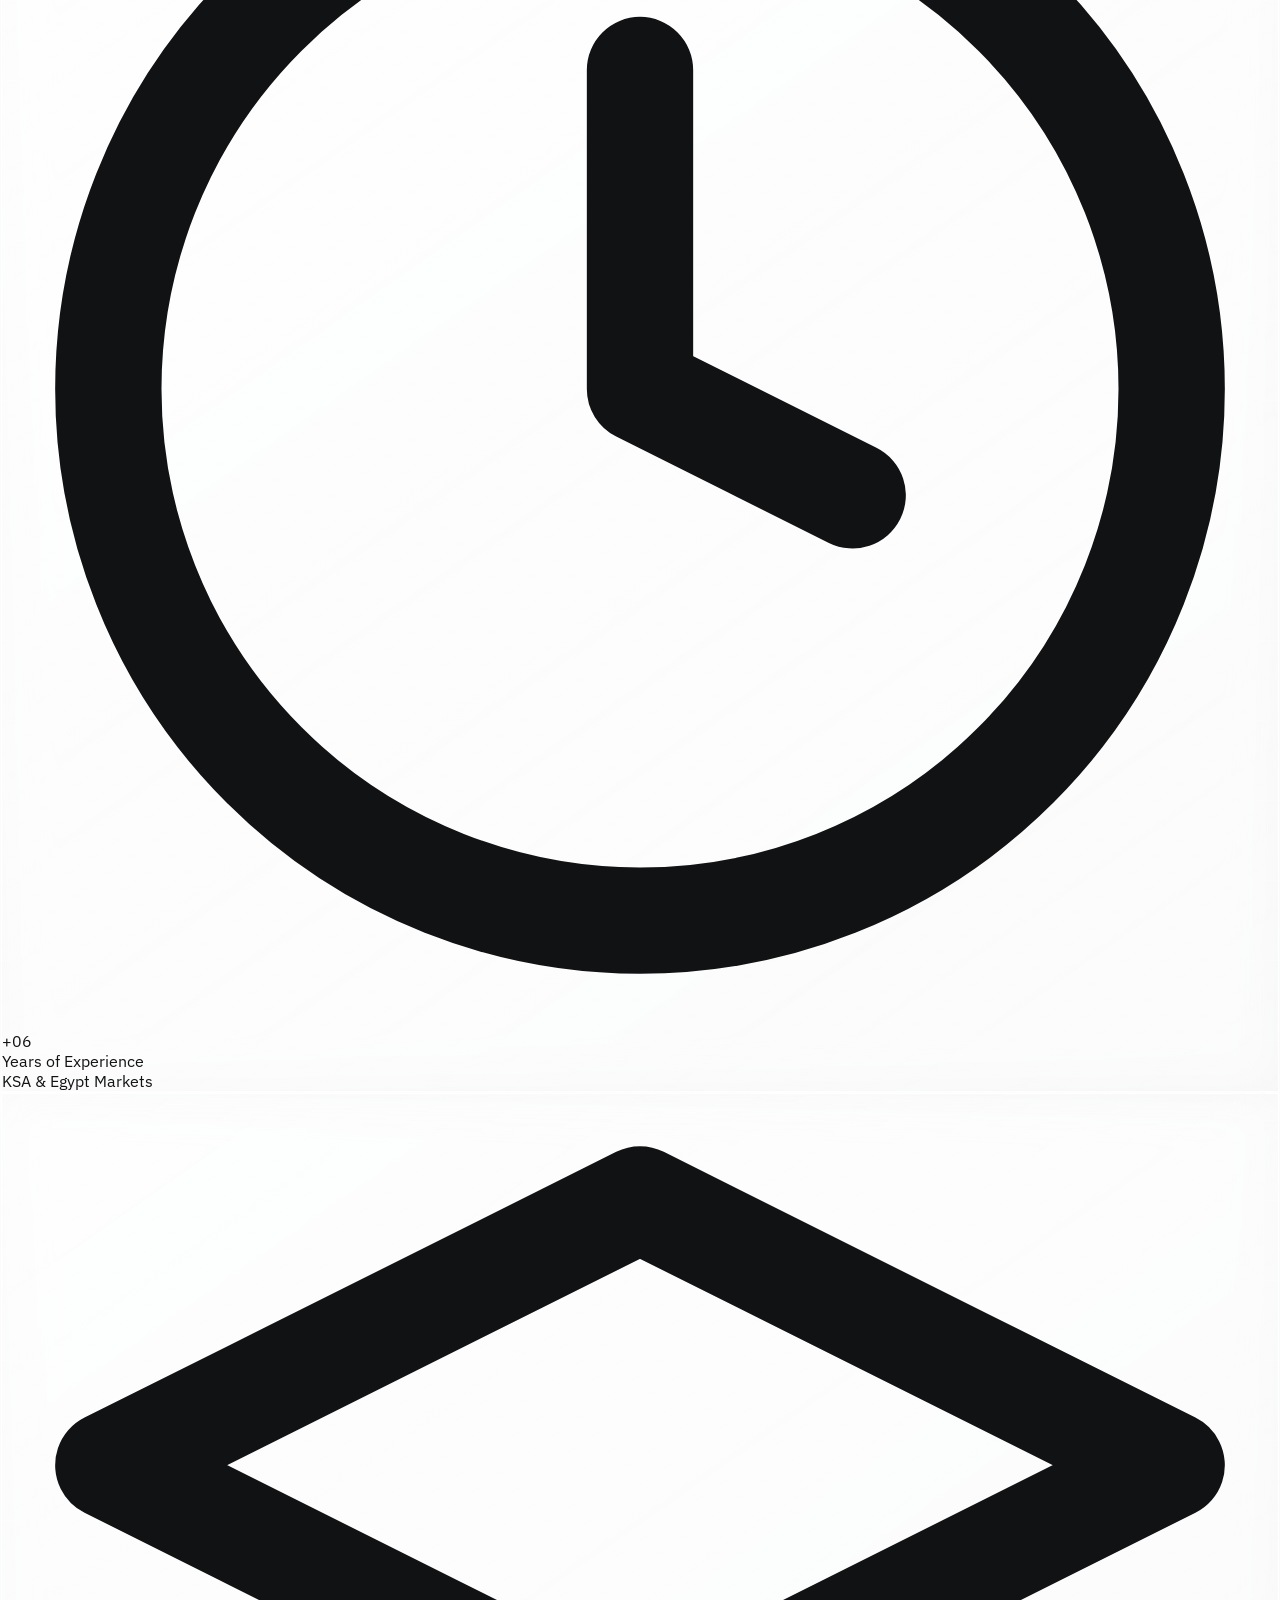
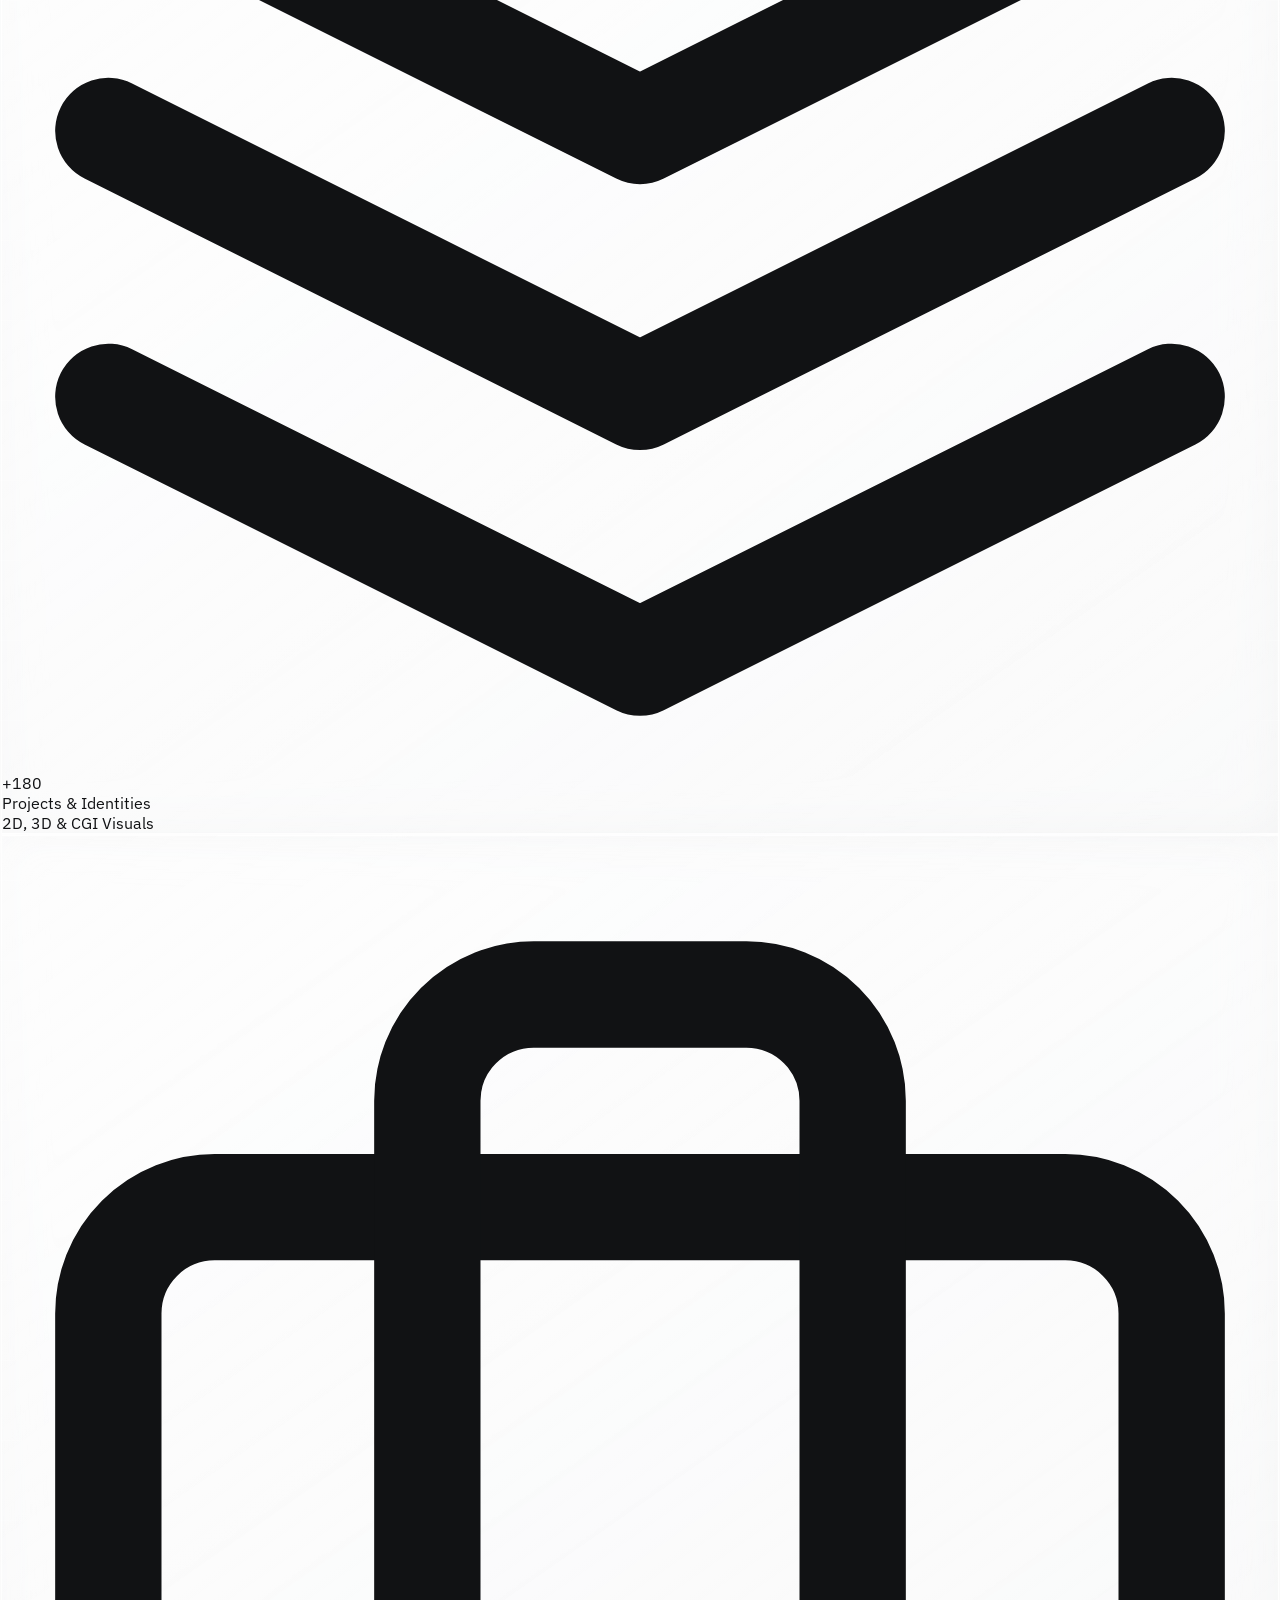
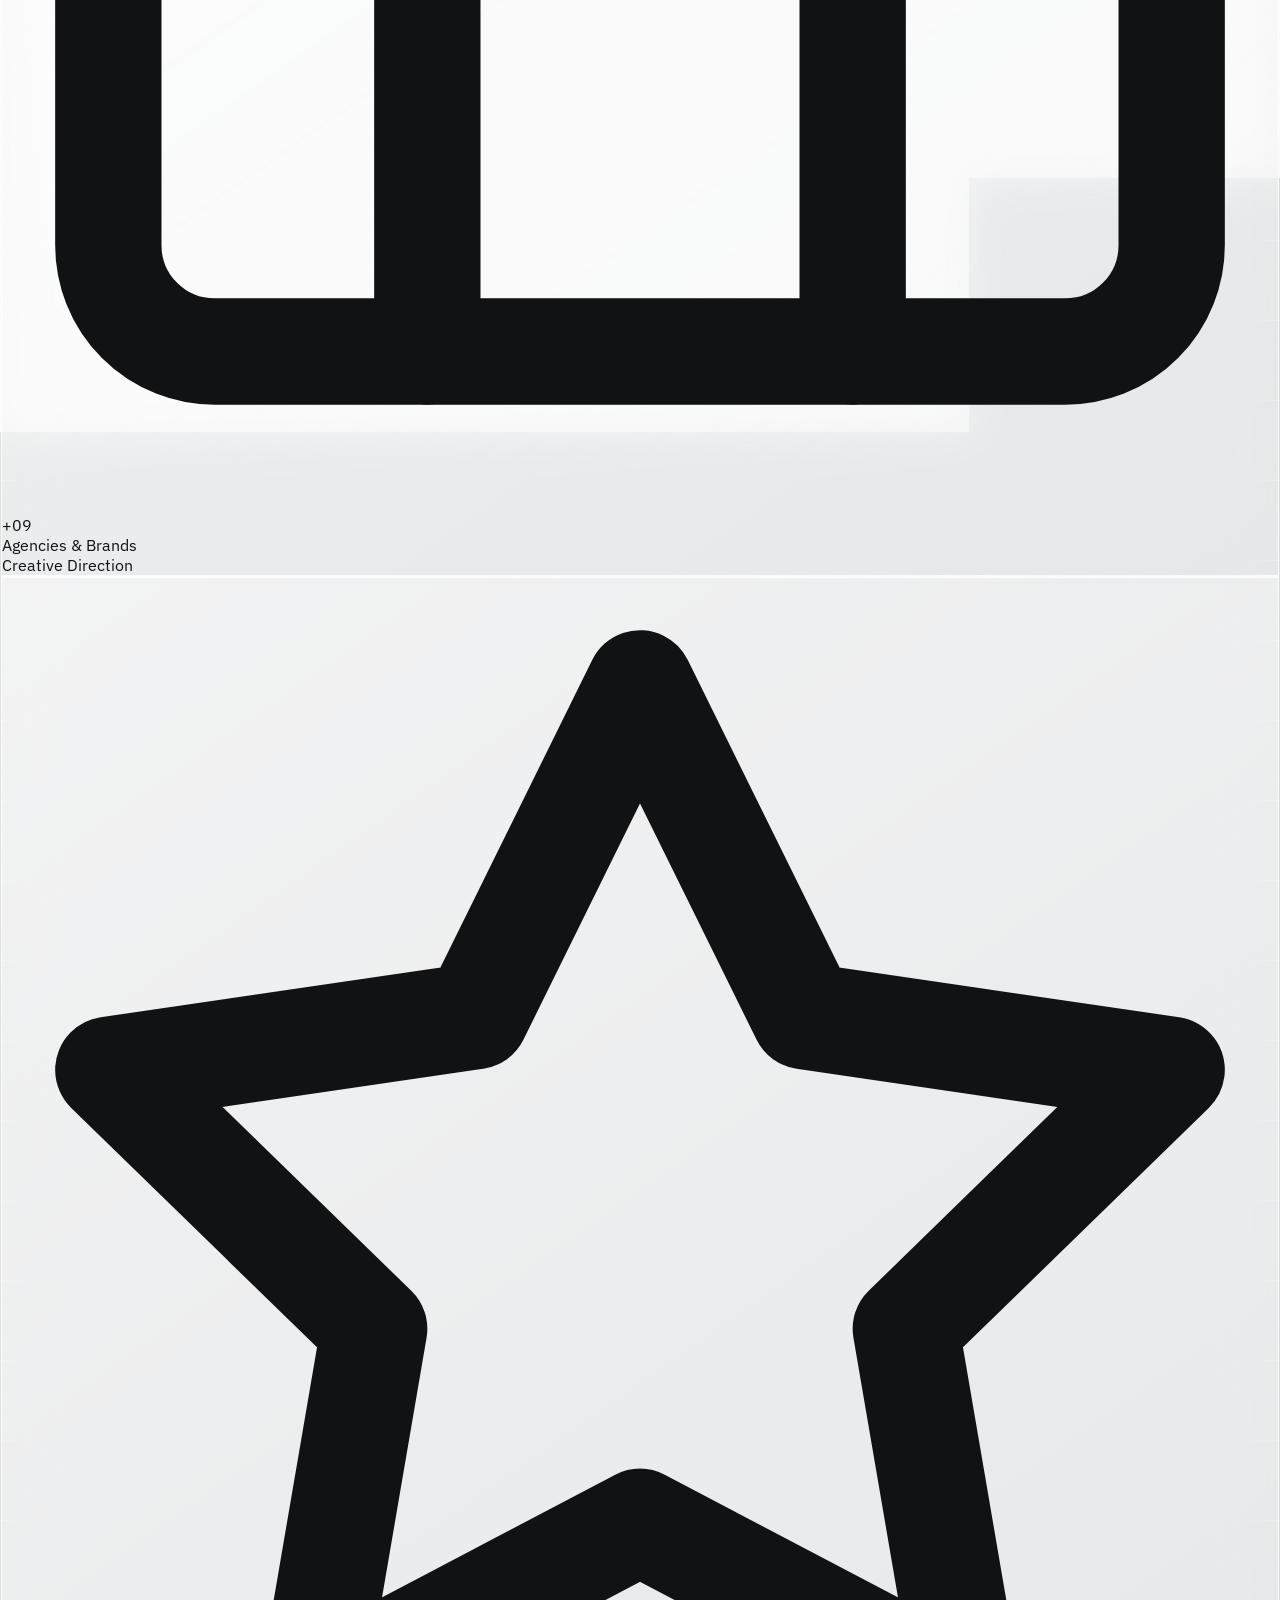
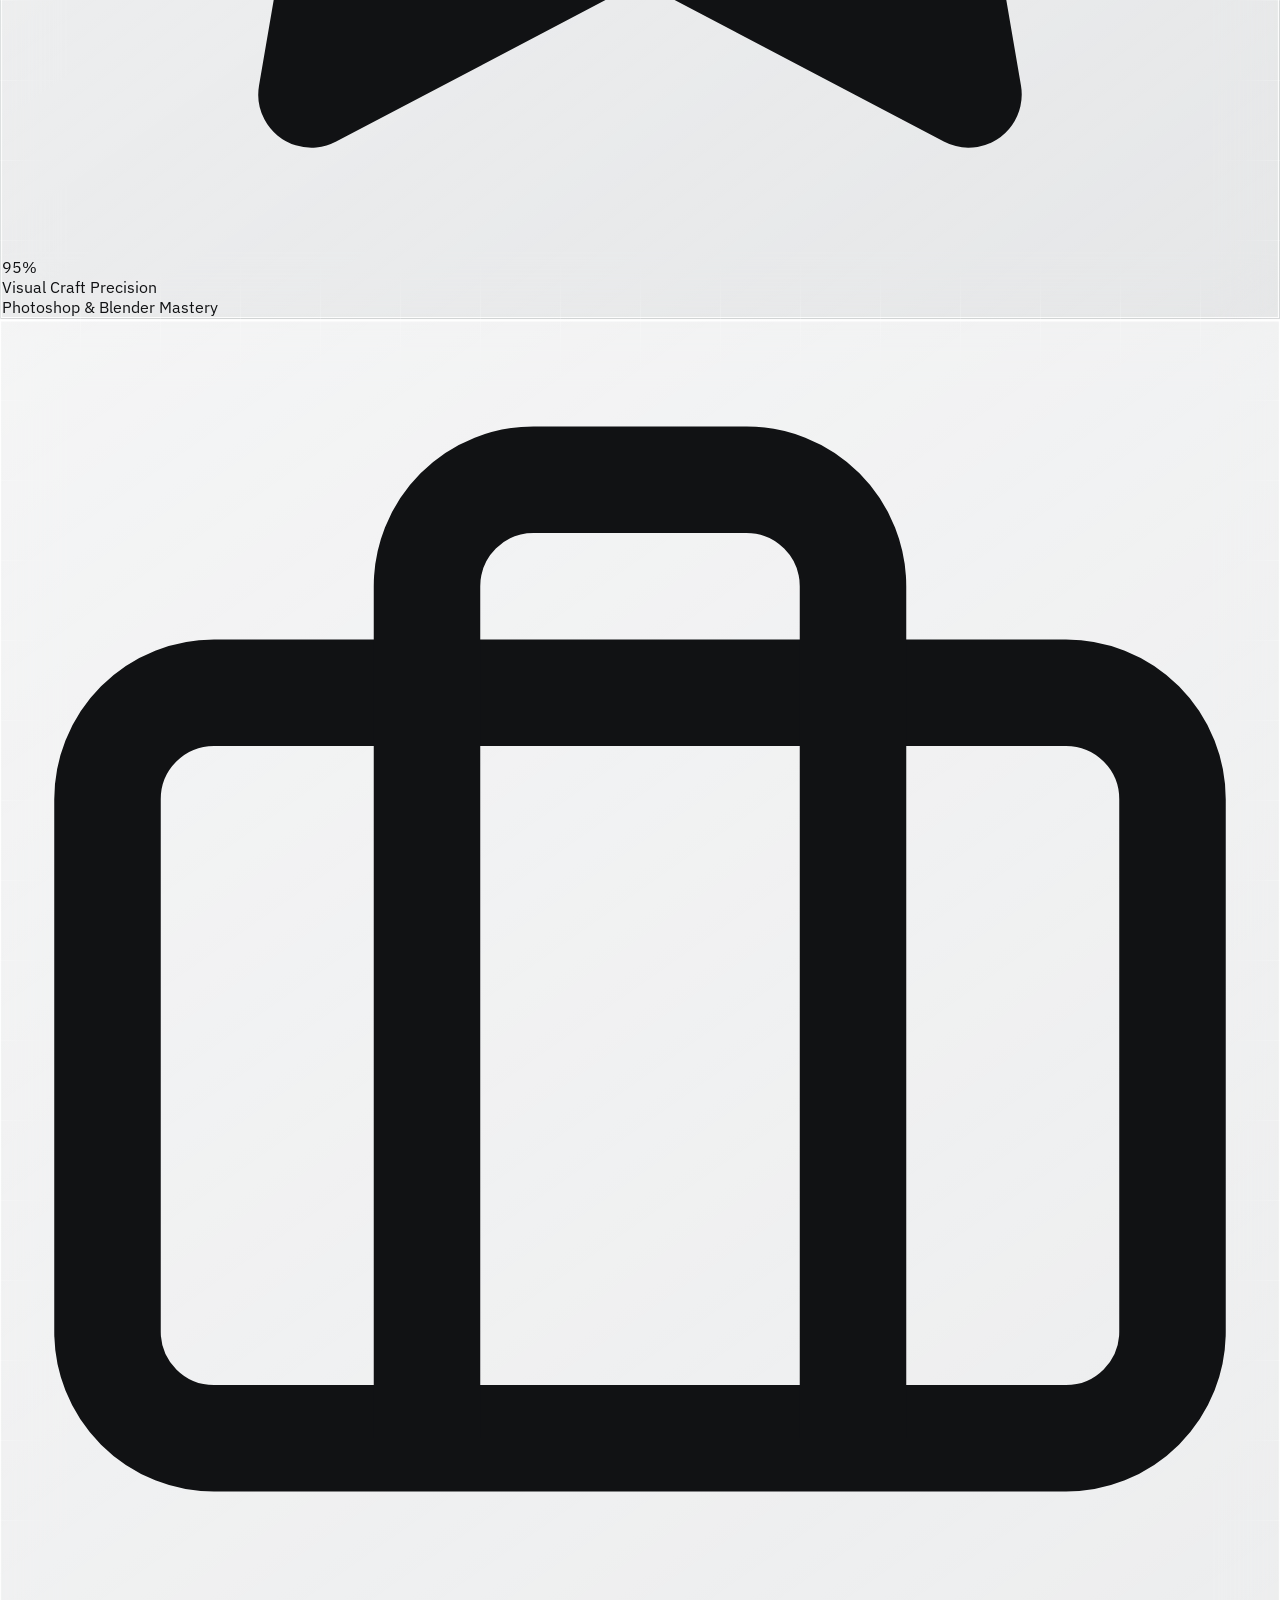
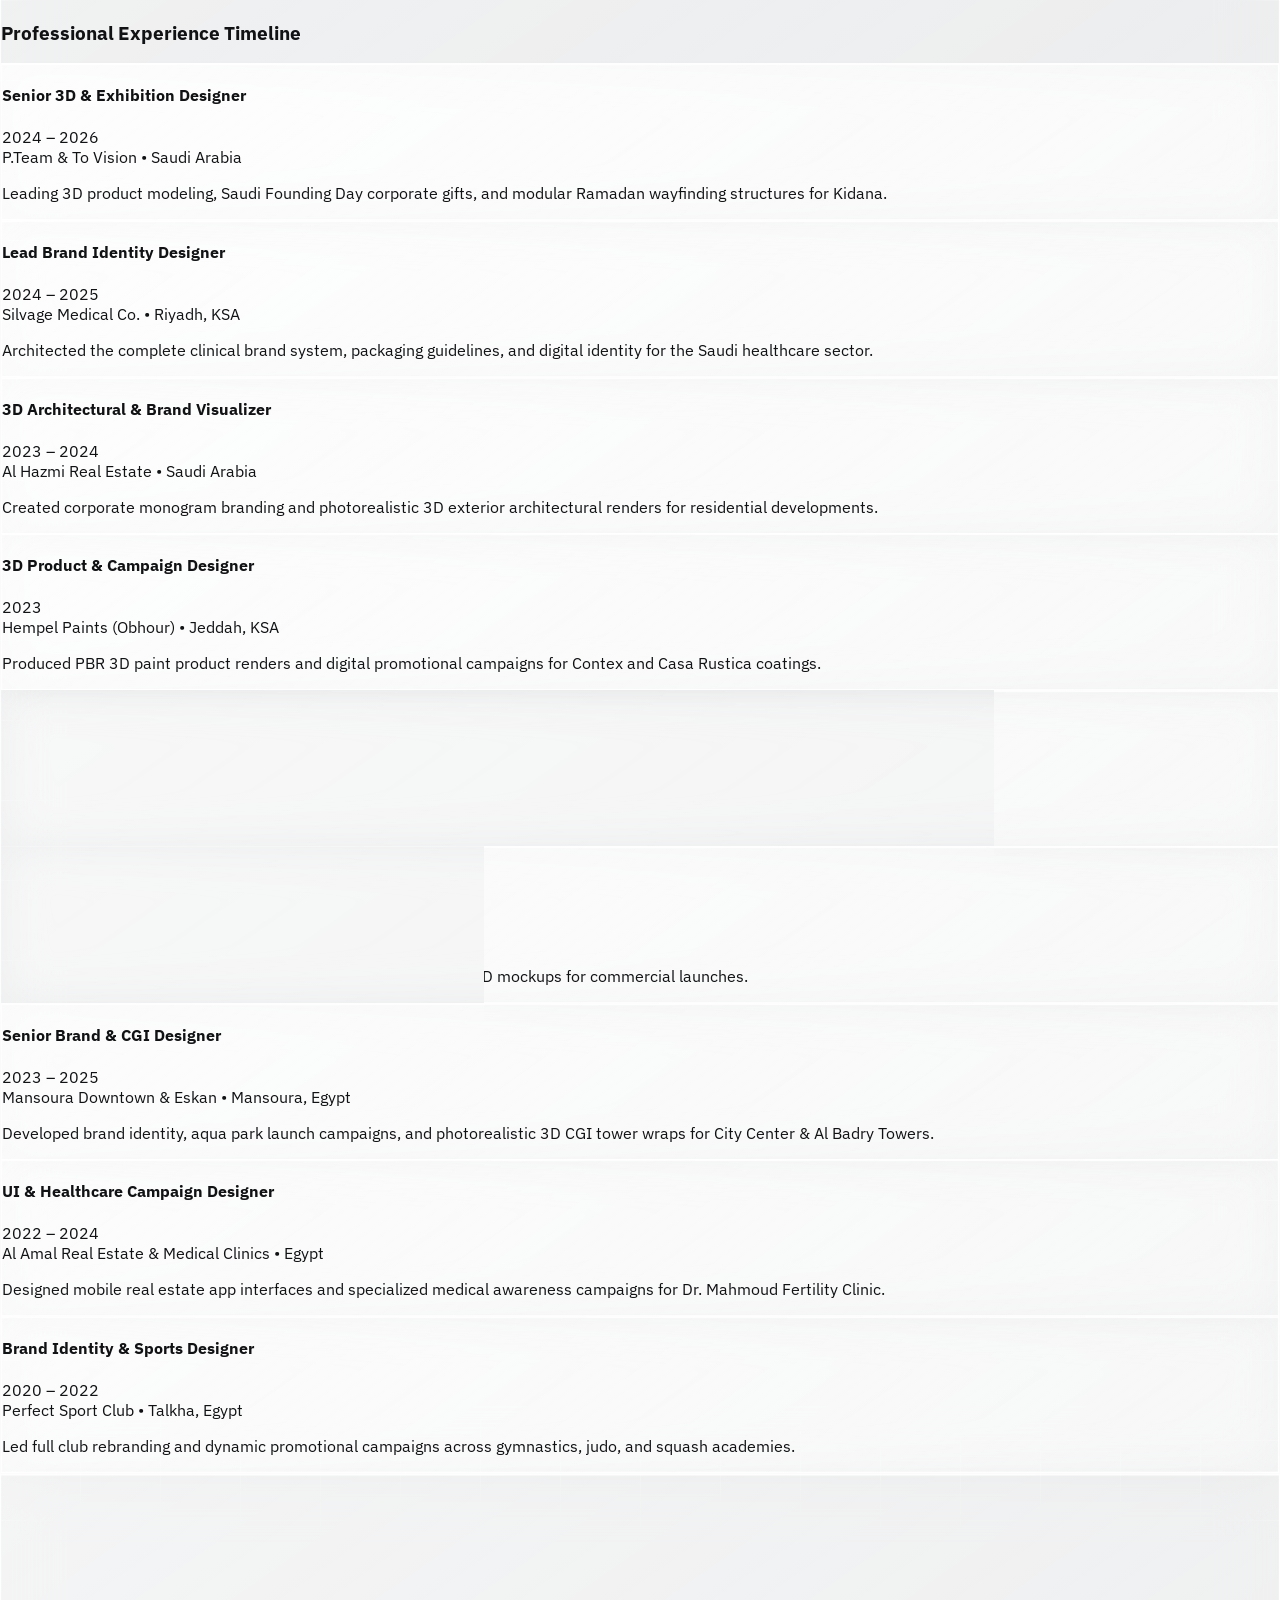
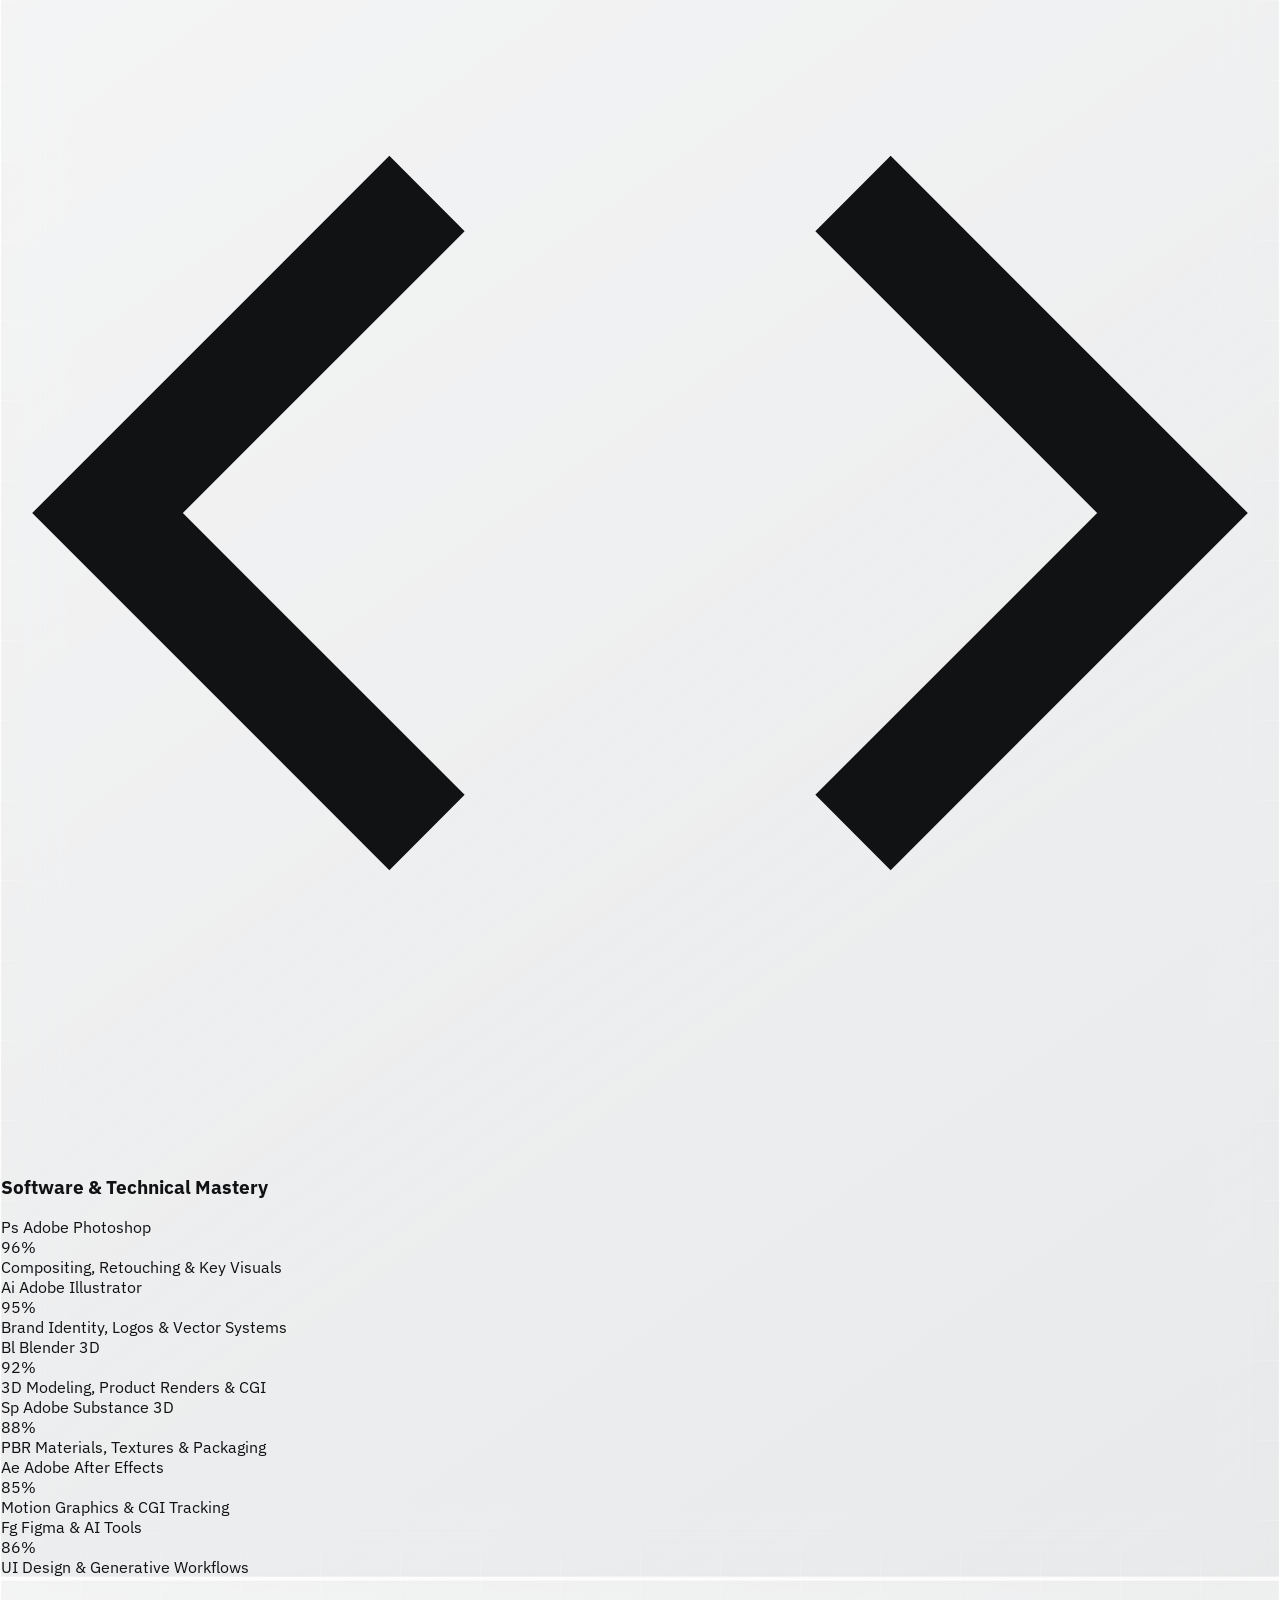
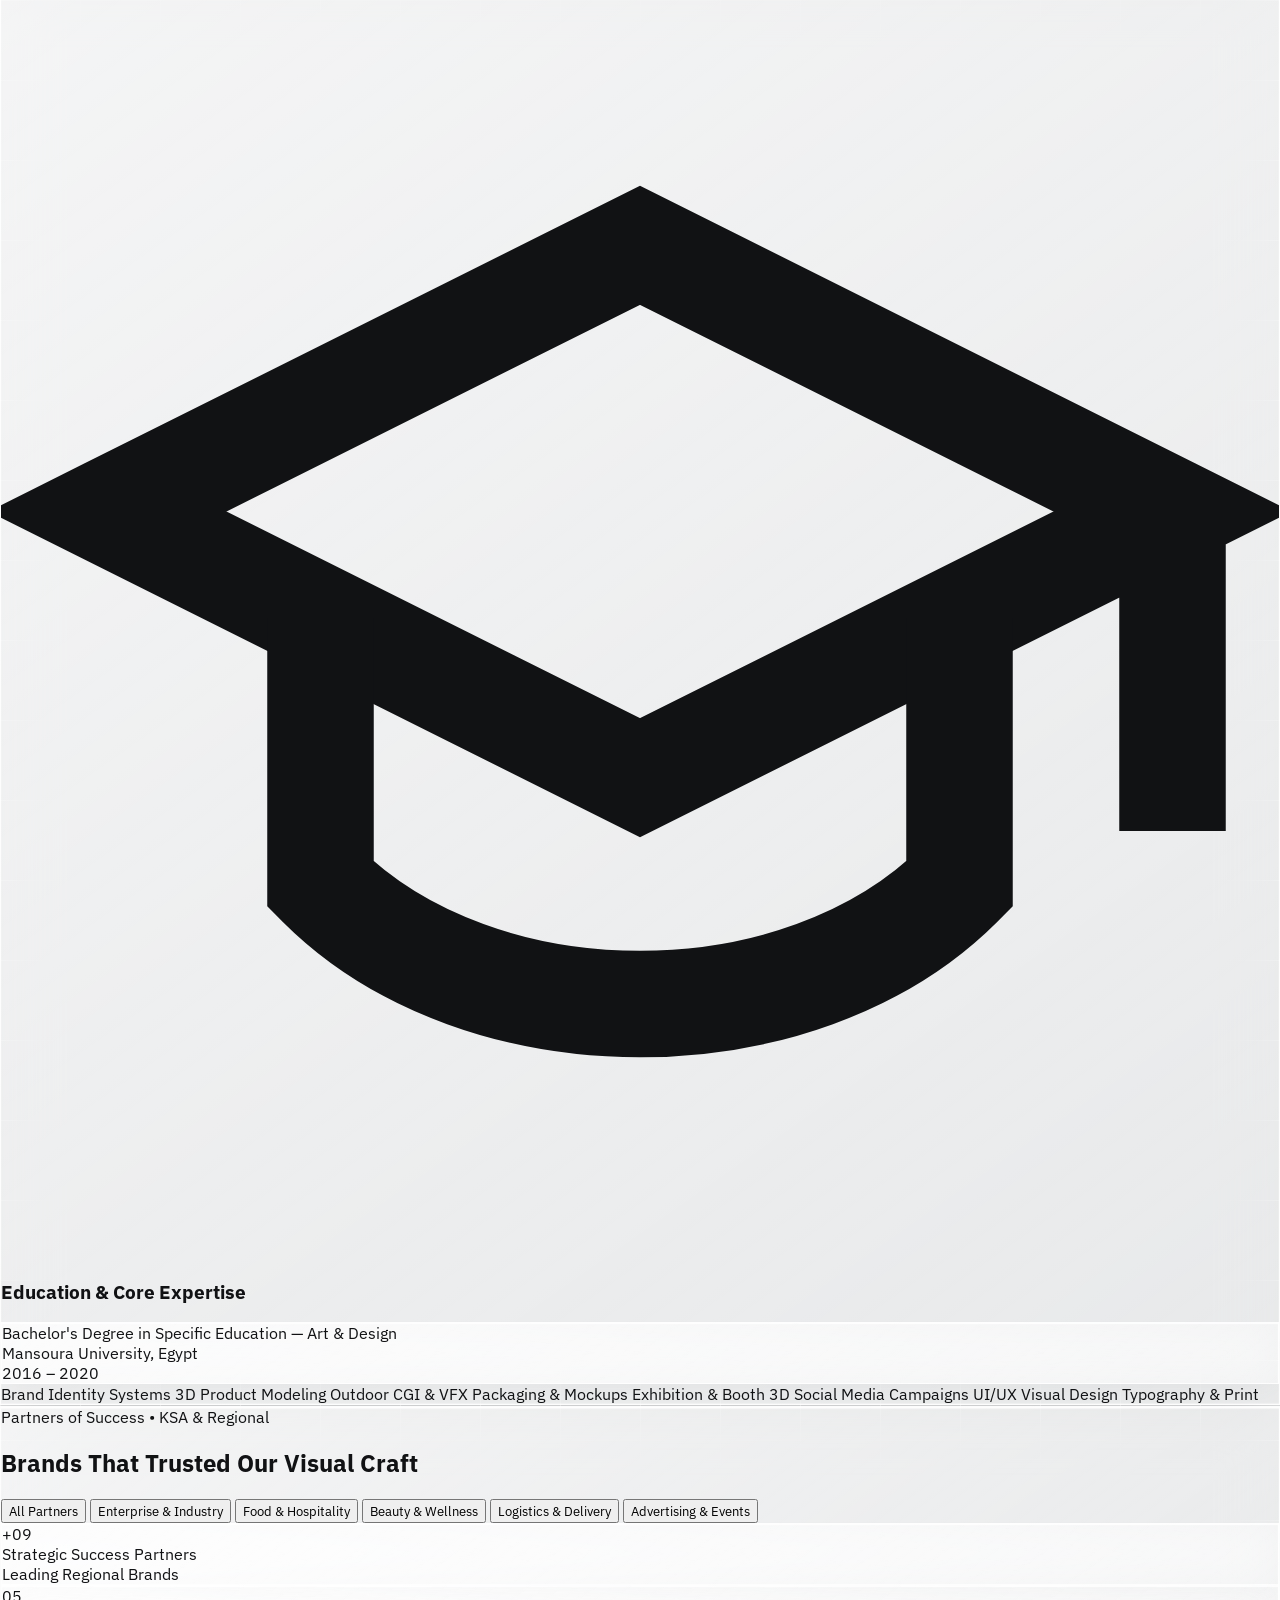
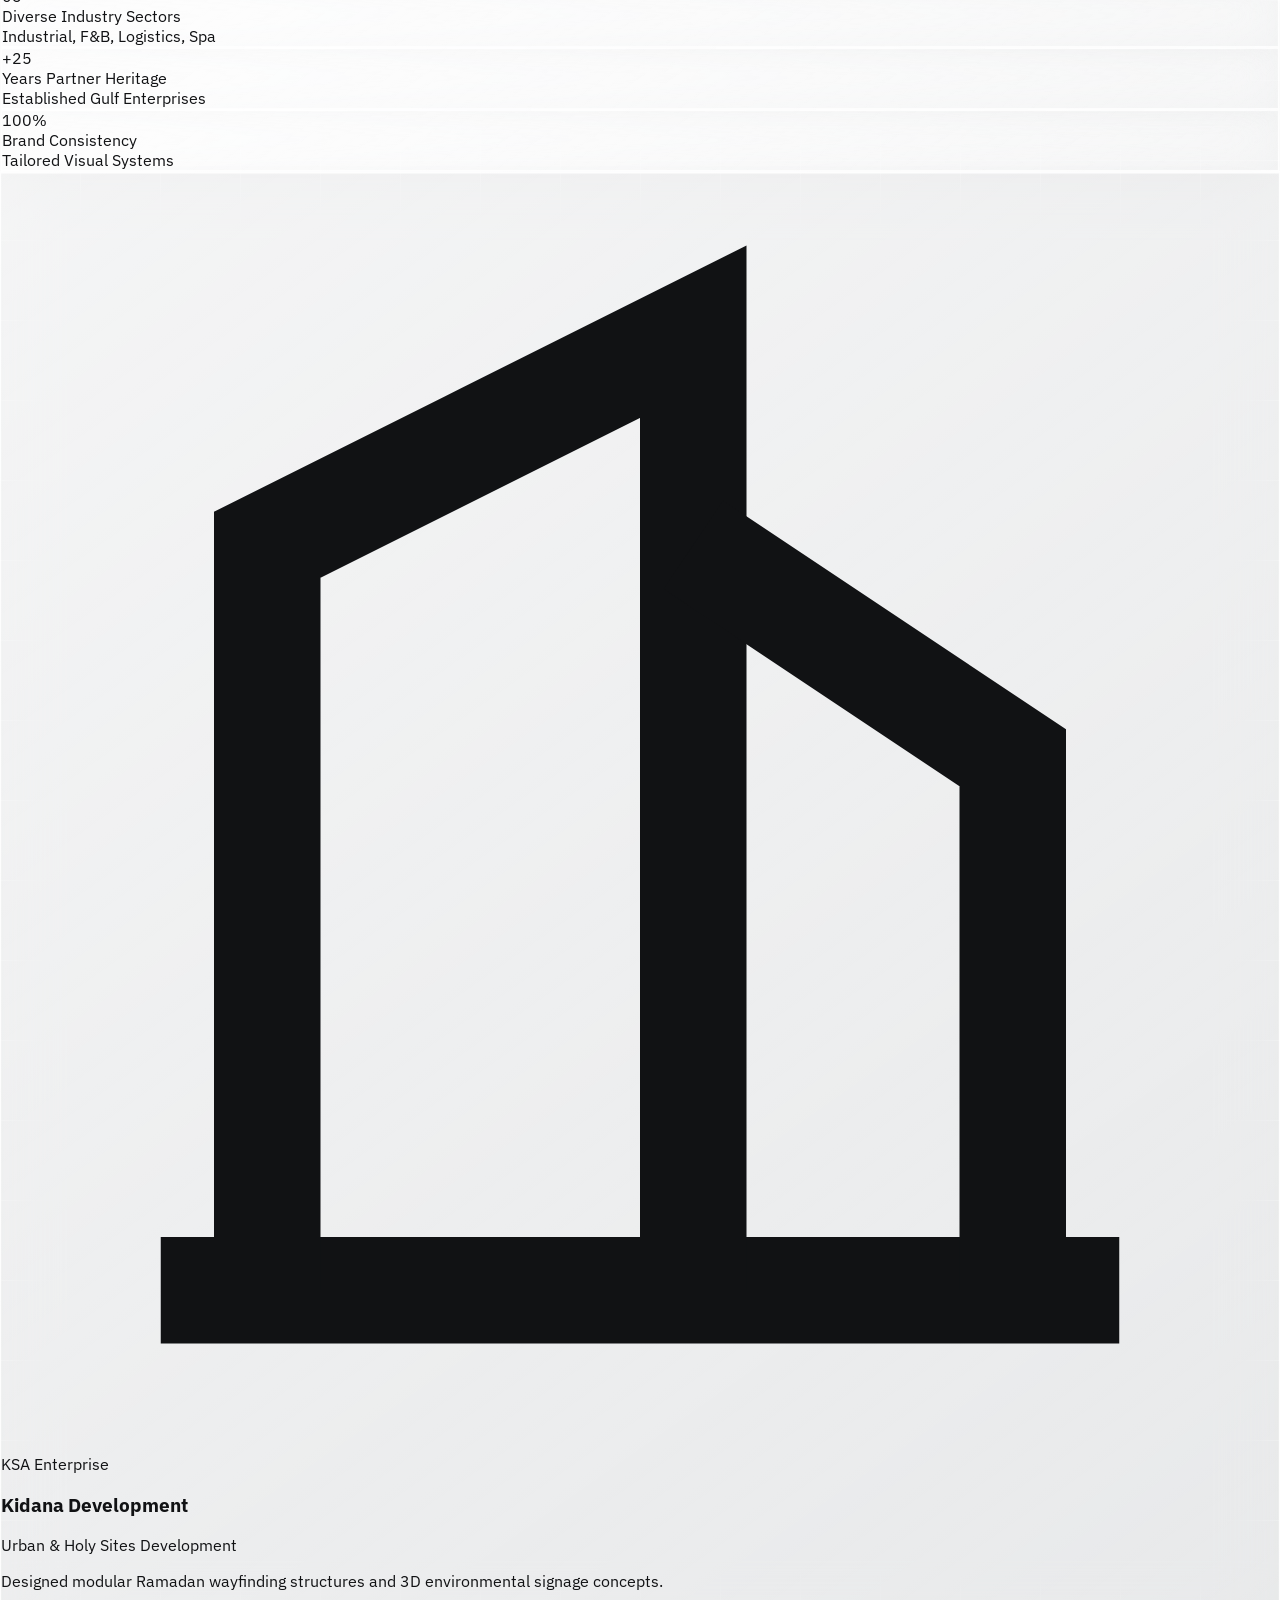
==== commit 1648b6a7: "Improve mobile portfolio experience Co-authored-by: Copilot <223556219+Copilot@users.noreply.github." ====
--- a/Portfolio.html
+++ b/Portfolio.html
@@ -109,6 +109,13 @@
           </svg>
         </button>
       </div>
+
+      <nav aria-label="Mobile navigation" class="mobile-page-nav sm:hidden glass-pill">
+        <button type="button" data-page="home" class="nav-pill-btn active" aria-current="page">All Work</button>
+        <button type="button" data-page="resume" class="nav-pill-btn">Resume</button>
+        <button type="button" data-page="partners" class="nav-pill-btn">Partners</button>
+        <button type="button" data-page="about" class="nav-pill-btn">About me</button>
+      </nav>
     </div>
   </header>
 
@@ -132,7 +139,7 @@
     </section>
 
     <!-- Bottom Bar: Left Contact, Center Smart Cookies Bar & Right PDF Action -->
-    <div class="w-full max-w-[1440px] mx-auto px-4 sm:px-8 lg:px-12 -mt-6 z-40 flex items-center justify-between gap-4 shrink-0 pointer-events-none">
+    <div id="homeBottomBar" class="w-full max-w-[1440px] mx-auto px-4 sm:px-8 lg:px-12 -mt-6 z-40 flex items-center justify-between gap-4 shrink-0 pointer-events-none">
       <!-- Left: Contact Now Action Pill -->
       <button id="contactNowBtn" type="button" aria-label="Contact Now" class="glass-pill h-11 px-5 rounded-full flex items-center gap-2 text-xs sm:text-sm font-semibold text-obsidian shadow-lg hover:scale-105 active:scale-95 transition-all duration-300 shrink-0 pointer-events-auto">
         <svg class="w-4 h-4 text-obsidian" viewBox="0 0 24 24" fill="none" stroke="currentColor" stroke-width="2" stroke-linecap="round" stroke-linejoin="round">
--- a/assets/css/styles.css
+++ b/assets/css/styles.css
@@ -1044,3 +1044,151 @@
   height: 100% !important;
   object-fit: cover !important;
 }
+
+@media (max-width: 639px) {
+  #defaultSignatureSvg {
+    height: 44px;
+  }
+
+  #customLogoImg {
+    height: 40px;
+  }
+
+  .mobile-page-nav {
+    position: absolute;
+    top: calc(100% + 4px);
+    left: 16px;
+    right: 16px;
+    z-index: 99999;
+    display: flex;
+    align-items: center;
+    gap: 2px;
+    padding: 5px;
+    border-radius: 18px;
+    pointer-events: auto;
+  }
+
+  .mobile-page-nav .nav-pill-btn {
+    flex: 1 1 0;
+    min-width: 0;
+    padding: 8px 4px;
+    border-radius: 13px;
+    color: #5A5C60;
+    font-size: 10px;
+    font-weight: 500;
+    line-height: 1.2;
+    white-space: nowrap;
+    transition: background-color 0.18s ease, color 0.18s ease;
+  }
+
+  .mobile-page-nav .nav-pill-btn.active {
+    background: #111214;
+    color: #fff;
+    font-weight: 600;
+    box-shadow: 0 1px 3px rgba(0, 0, 0, 0.12);
+  }
+
+  .mobile-page-nav .nav-pill-btn:focus-visible {
+    outline: 2px solid rgba(17, 18, 20, 0.65);
+    outline-offset: 1px;
+  }
+
+  #homePortfolioView {
+    height: 100vh !important;
+    height: 100svh !important;
+    min-height: 540px;
+    padding-top: 112px !important;
+    padding-bottom: max(14px, env(safe-area-inset-bottom)) !important;
+  }
+
+  #heroEditorialTitle {
+    font-size: clamp(25px, 8vw, 31.2px);
+  }
+
+  #homePortfolioView > section:first-child {
+    transform: translateY(0) !important;
+  }
+
+  .panoramic-ribbon-wrapper {
+    height: 42vh;
+    height: clamp(280px, 42svh, 340px);
+    margin-top: 0;
+    margin-bottom: 0;
+    perspective: 520px;
+    touch-action: pan-y;
+  }
+
+  .carousel-card {
+    width: clamp(190px, 62vw, 236px);
+    height: auto;
+    aspect-ratio: 300 / 410;
+  }
+
+  #homeBottomBar {
+    display: grid !important;
+    grid-template-columns: repeat(2, minmax(0, 1fr));
+    gap: 8px;
+    margin-top: 0;
+    padding-left: 16px;
+    padding-right: 16px;
+  }
+
+  #cookiePromptWrapper {
+    grid-column: 1 / -1;
+    grid-row: 1;
+    width: 100%;
+    max-width: none;
+    margin: 0;
+    padding: 0;
+  }
+
+  #cookiePreferenceCard {
+    flex-wrap: wrap;
+    justify-content: center;
+    gap: 8px;
+  }
+
+  #cookieInterestChips {
+    flex: 1 1 100%;
+    flex-wrap: wrap;
+    justify-content: center;
+  }
+
+  #contactNowBtn,
+  #downloadPdfBtn {
+    width: 100%;
+    justify-content: center;
+  }
+
+  .project-images-grid,
+  #modalProjectGallery.project-gallery-new-grid,
+  #cmsMediaBlocksContainer.is-new-grid {
+    grid-template-columns: repeat(2, minmax(0, 1fr)) !important;
+    gap: 10px !important;
+  }
+
+  #modalProjectSlugPill {
+    max-width: 100%;
+    overflow-wrap: anywhere;
+  }
+}
+
+@media (max-width: 380px) {
+  #contactBtnLabel,
+  #pdfBtnLabel {
+    display: none;
+  }
+}
+
+@media (max-width: 639px) and (orientation: landscape) {
+  #homePortfolioView {
+    height: auto !important;
+    min-height: 100svh;
+    overflow: visible;
+    gap: 24px;
+  }
+
+  #homePortfolioView .panoramic-ribbon-wrapper {
+    height: 280px;
+  }
+}
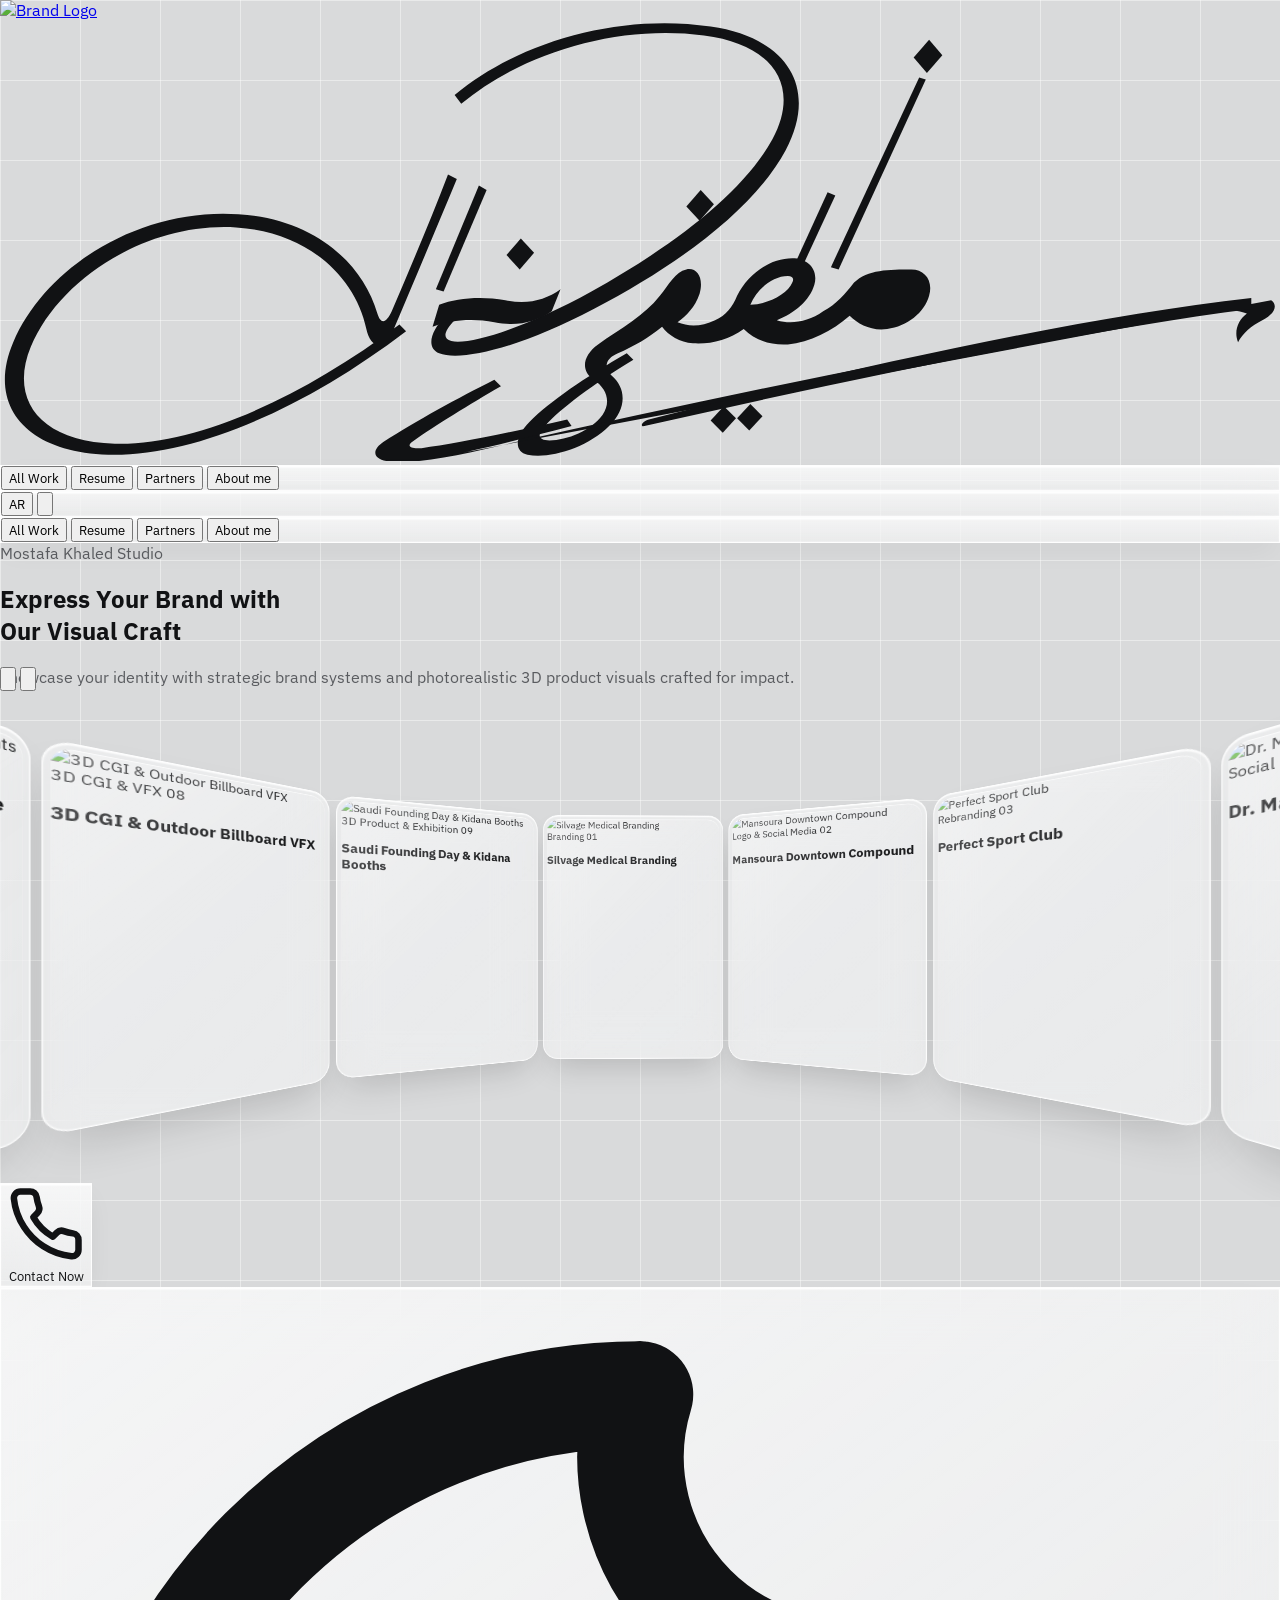
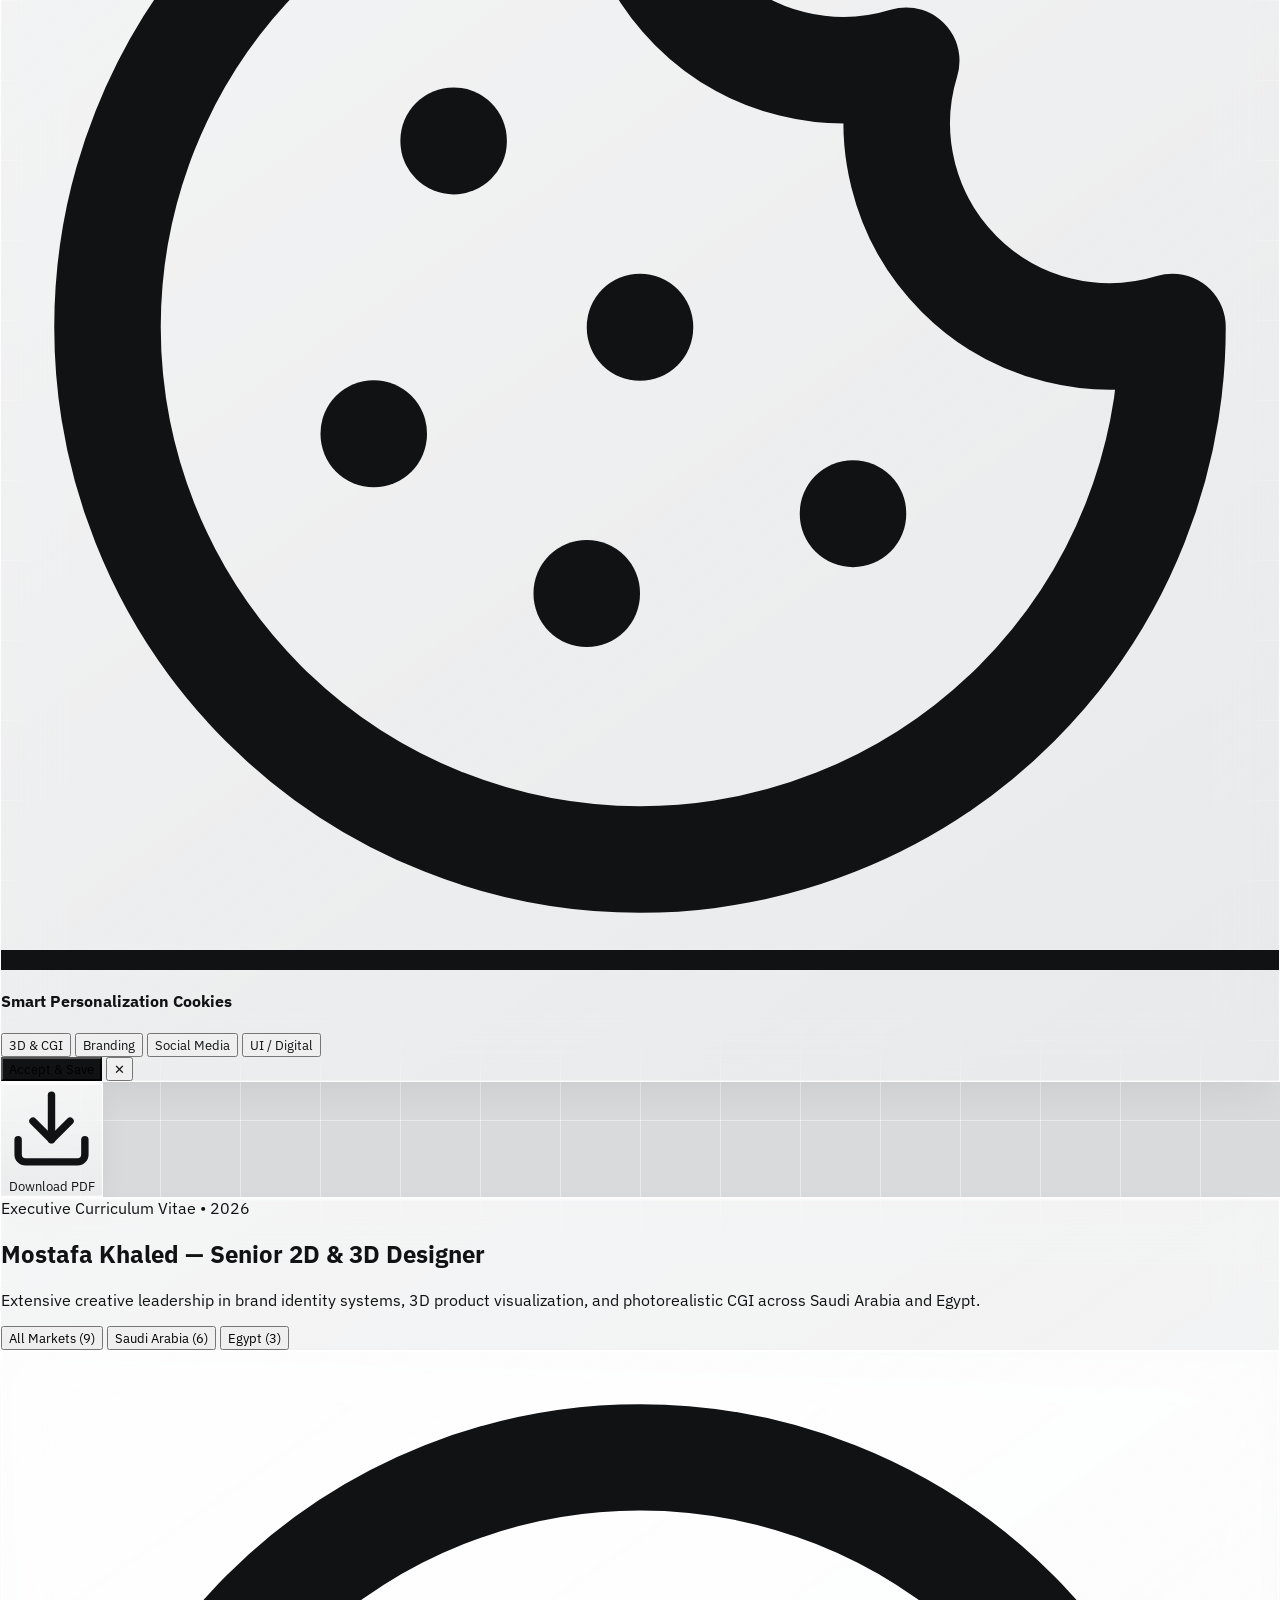
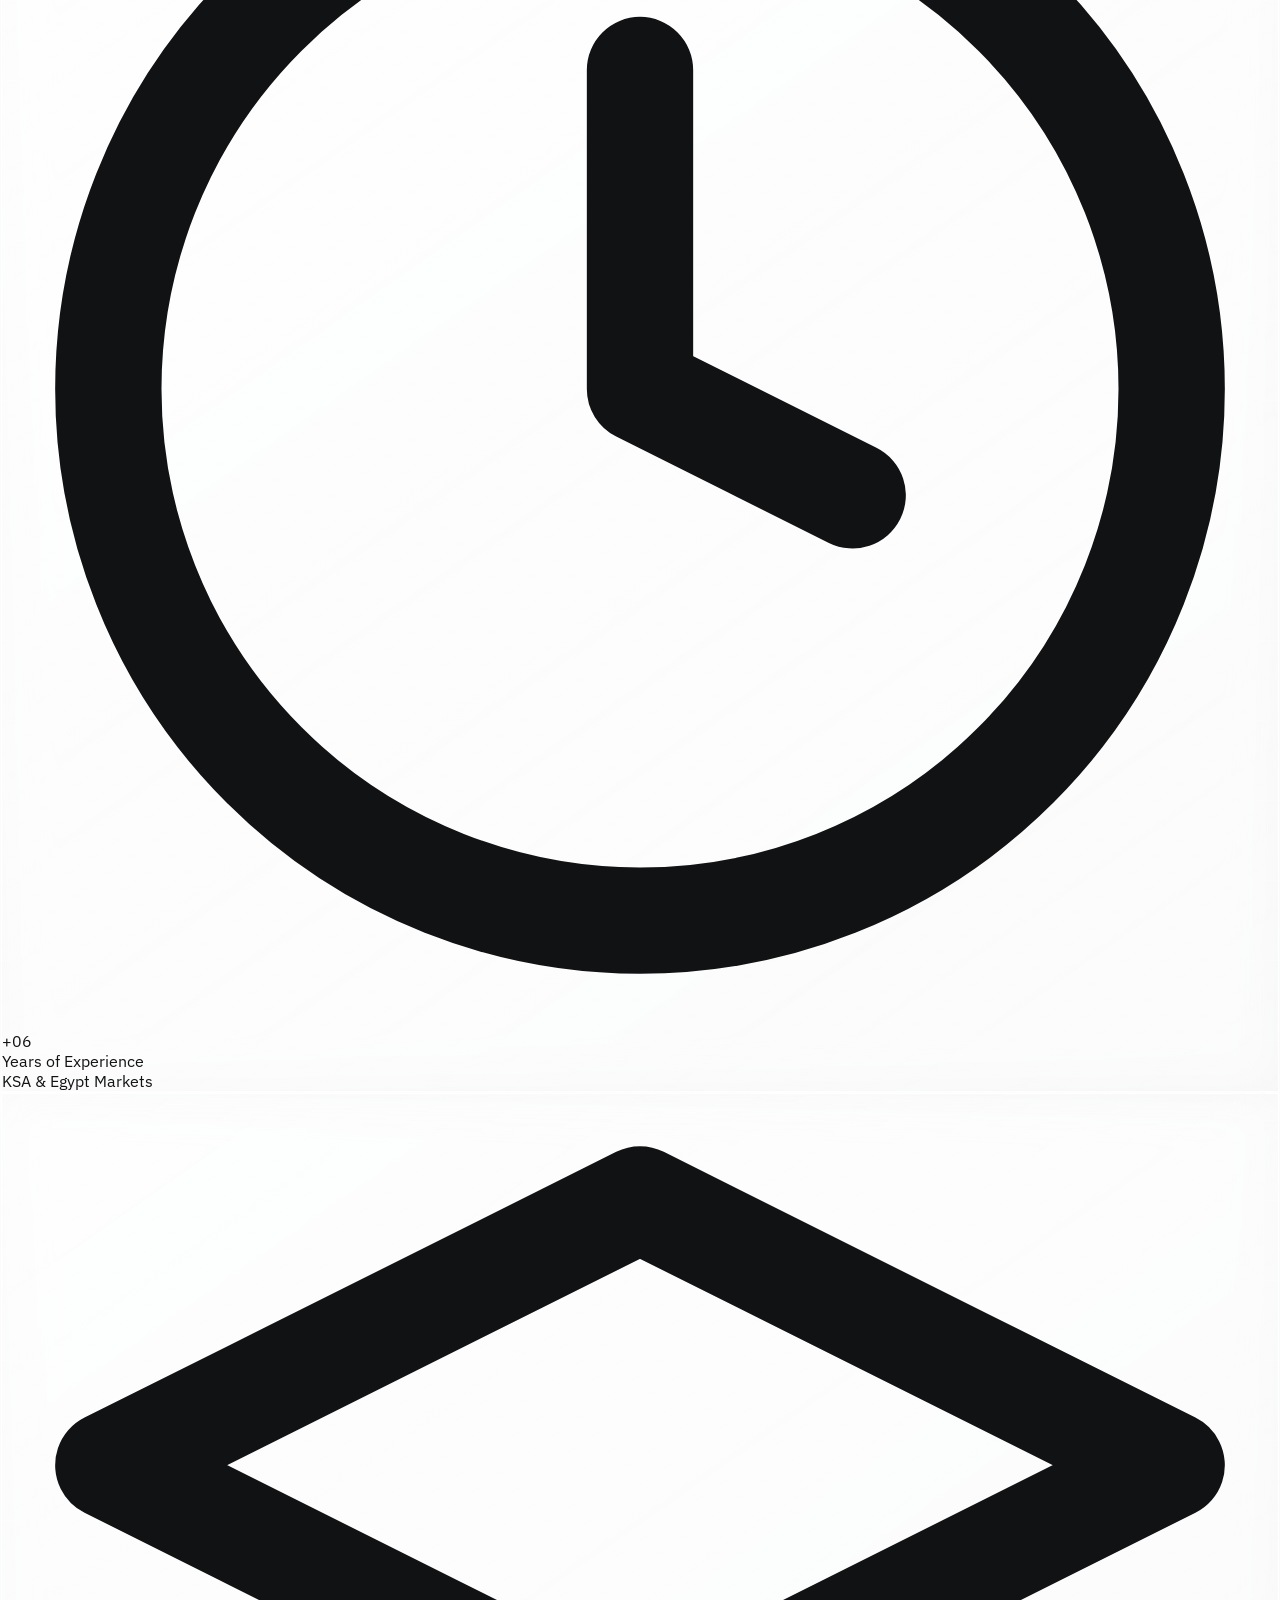
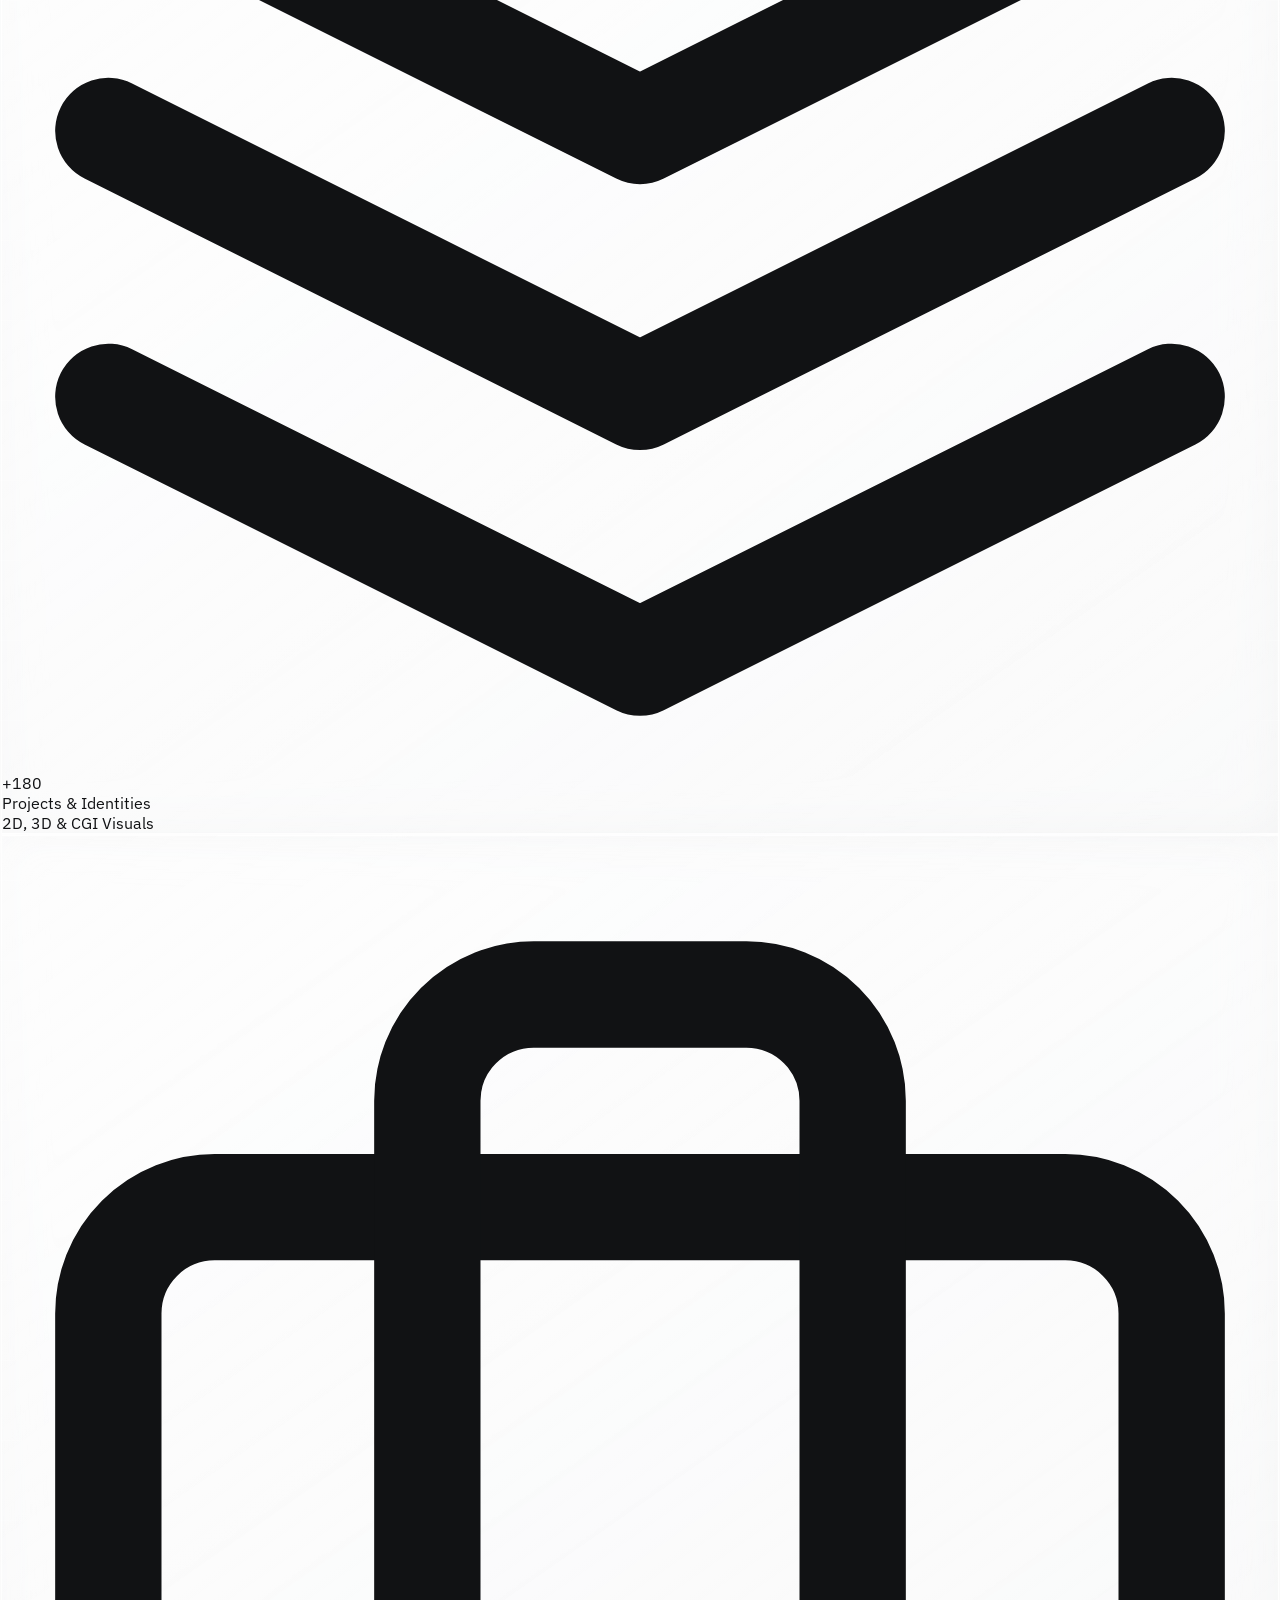
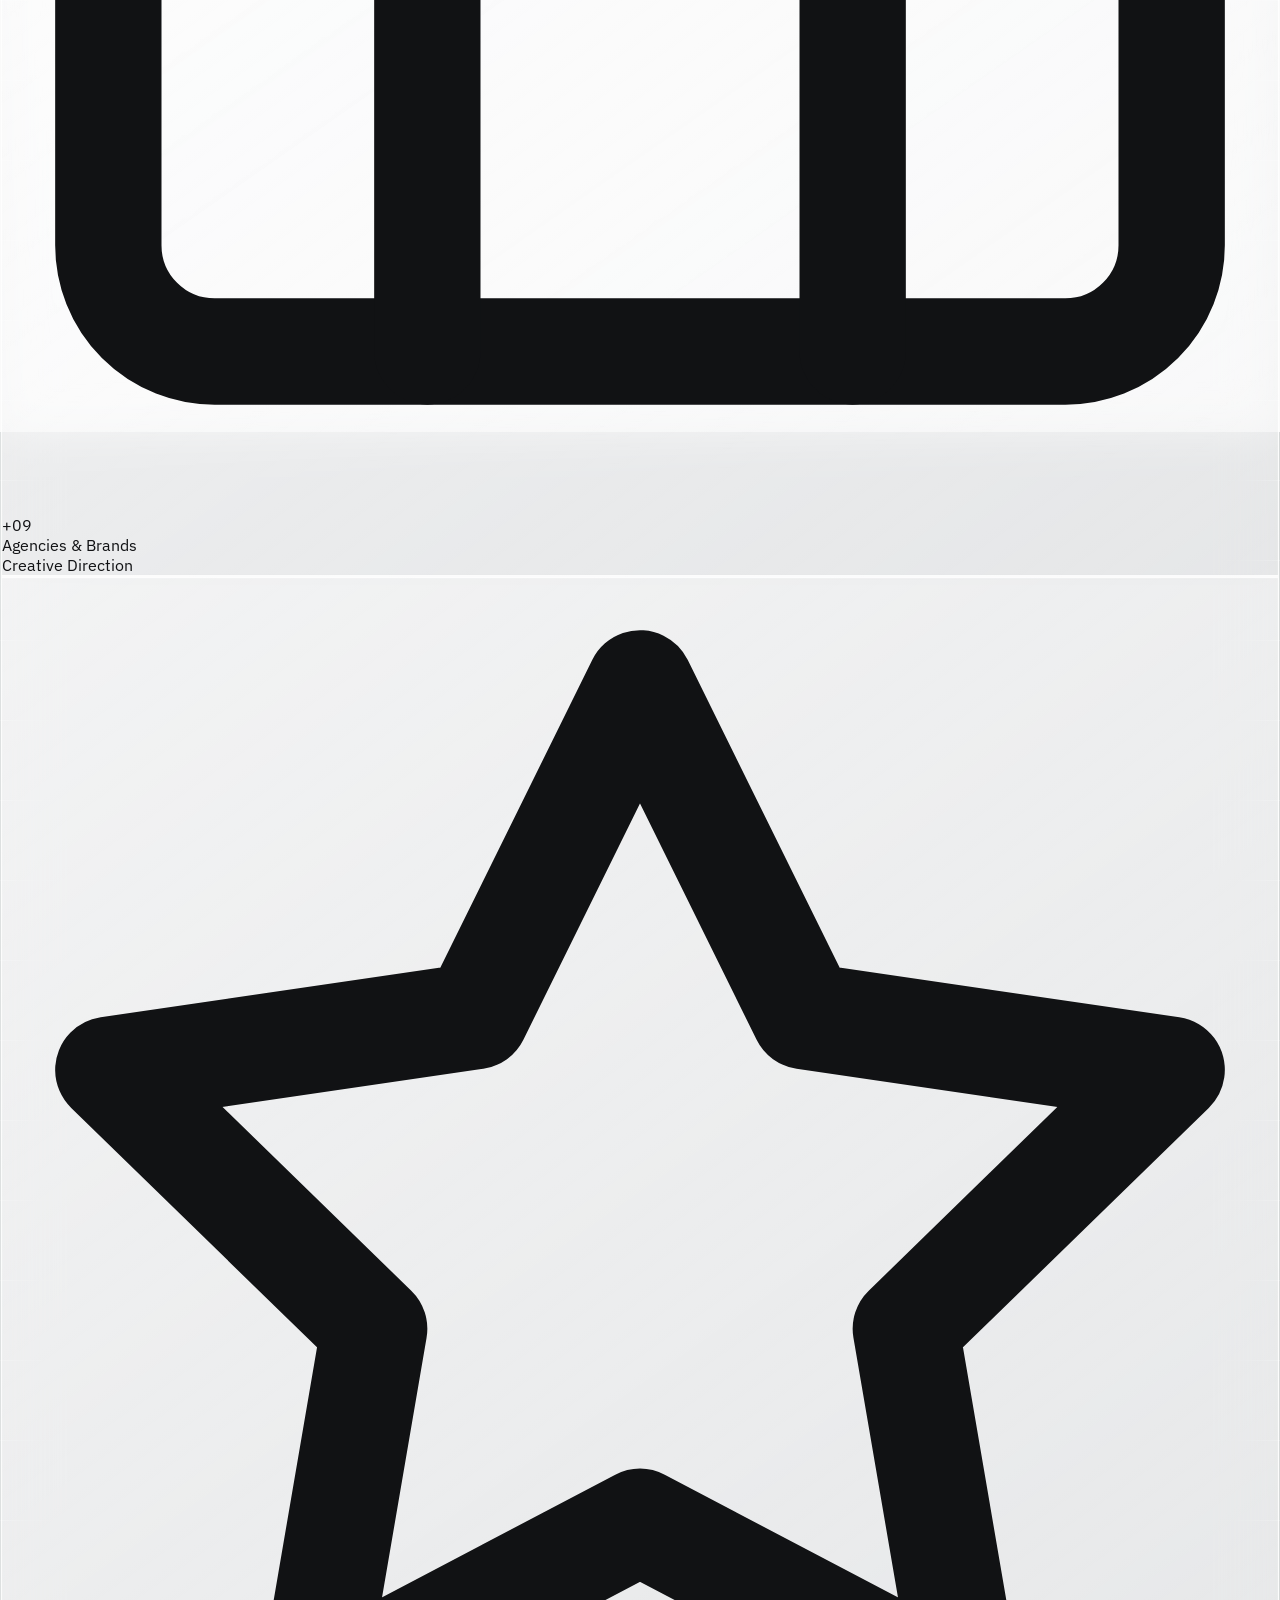
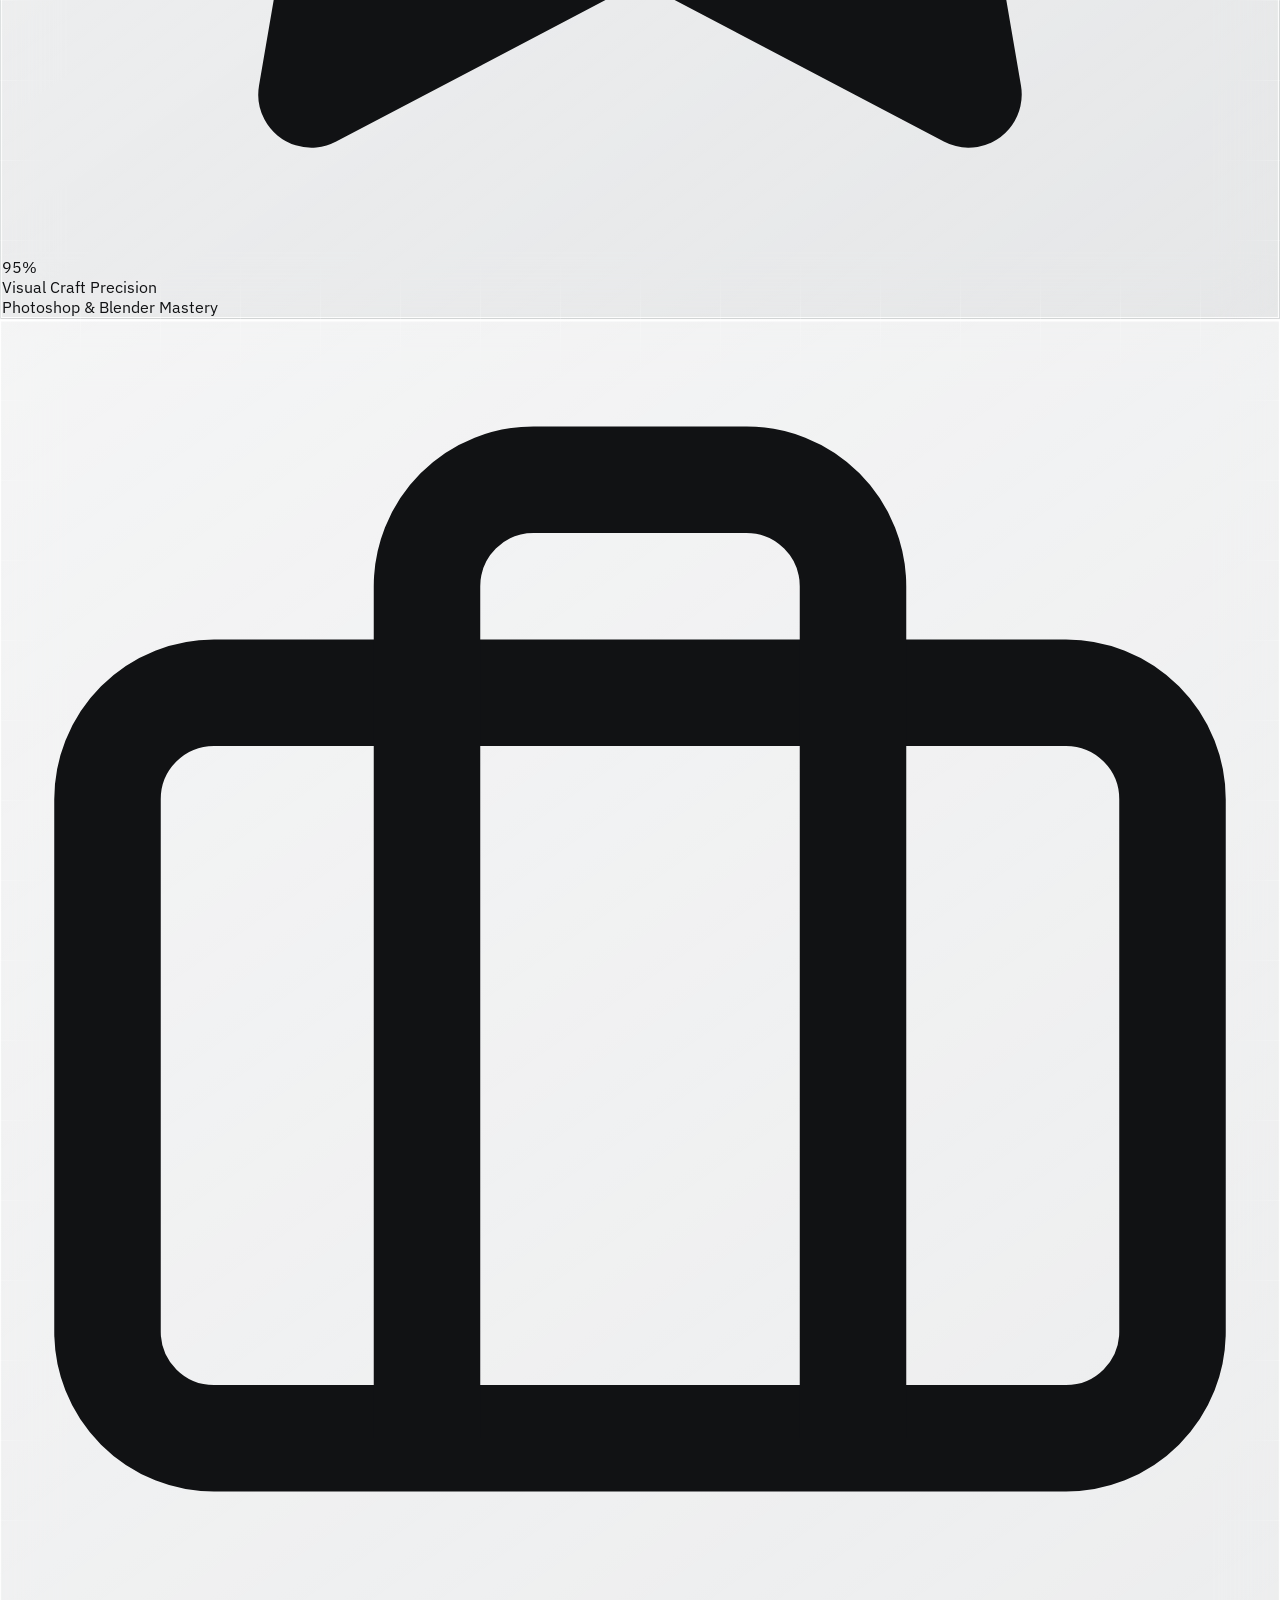
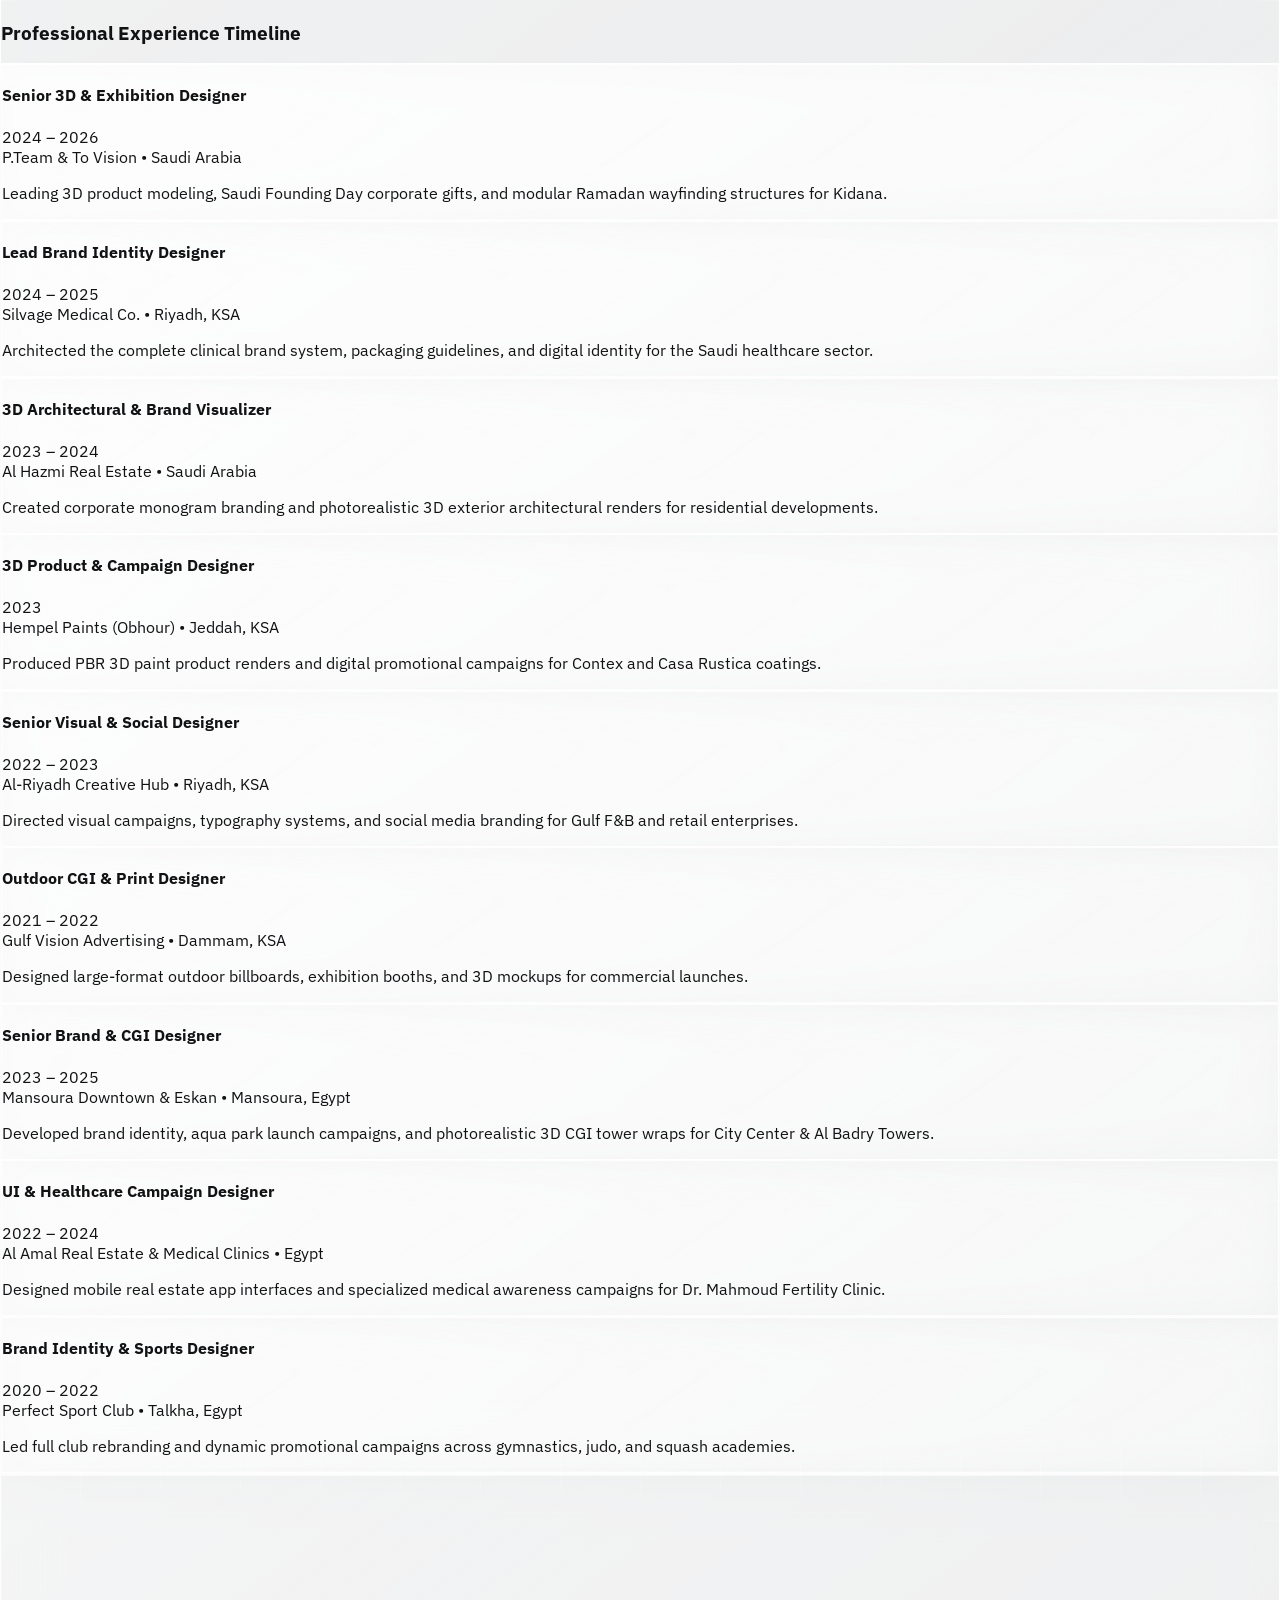
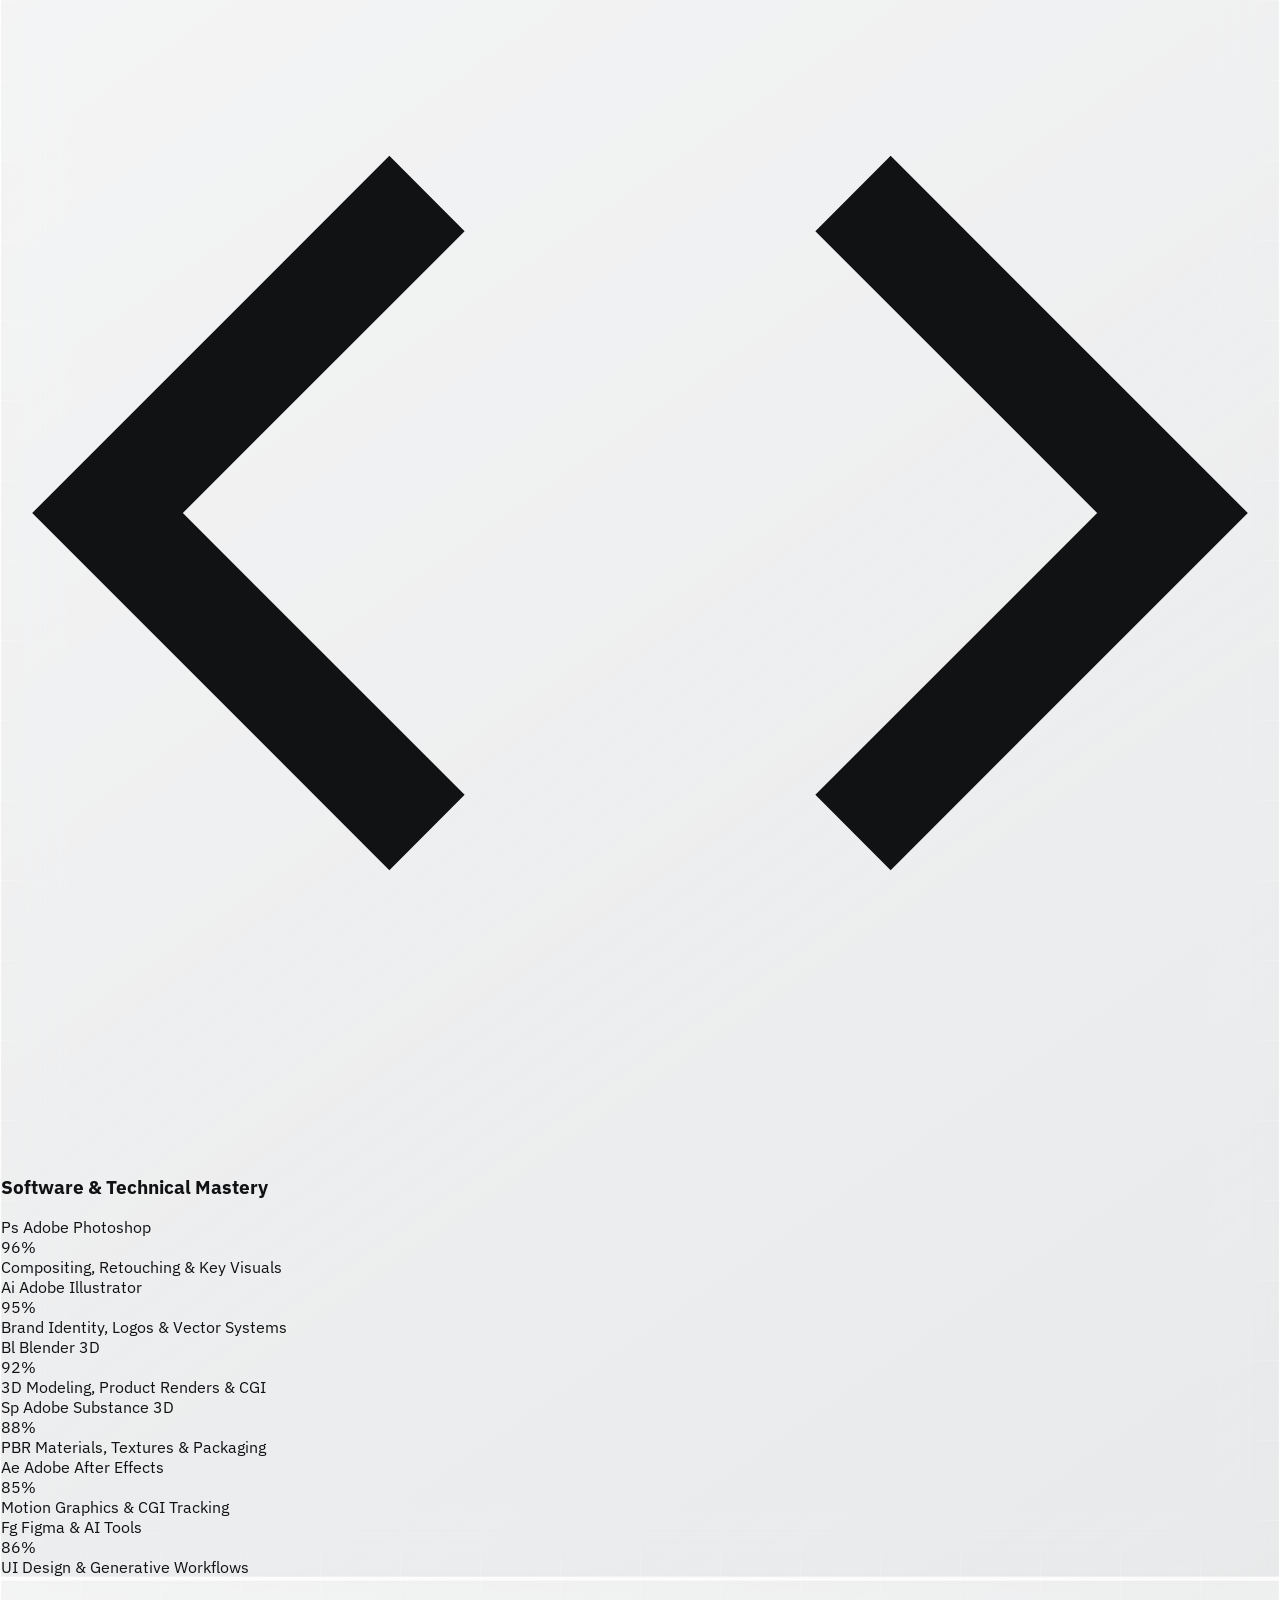
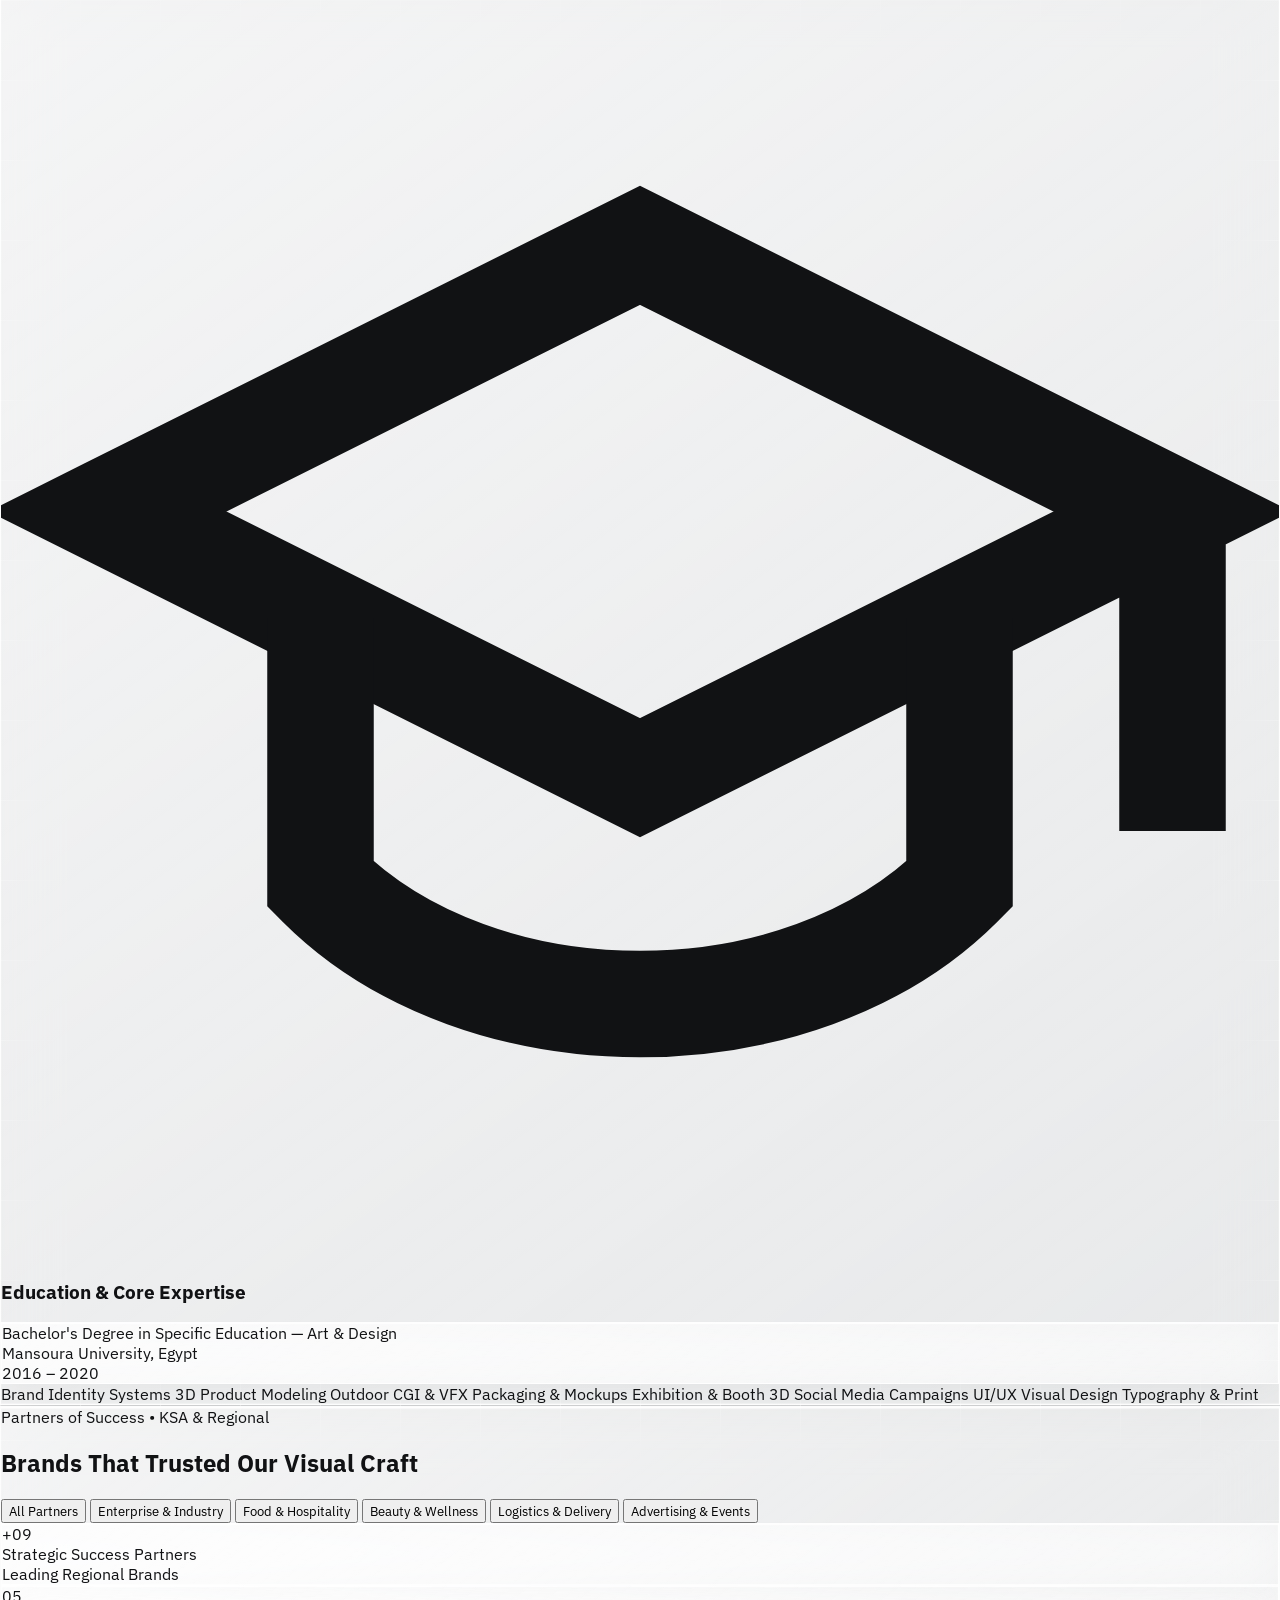
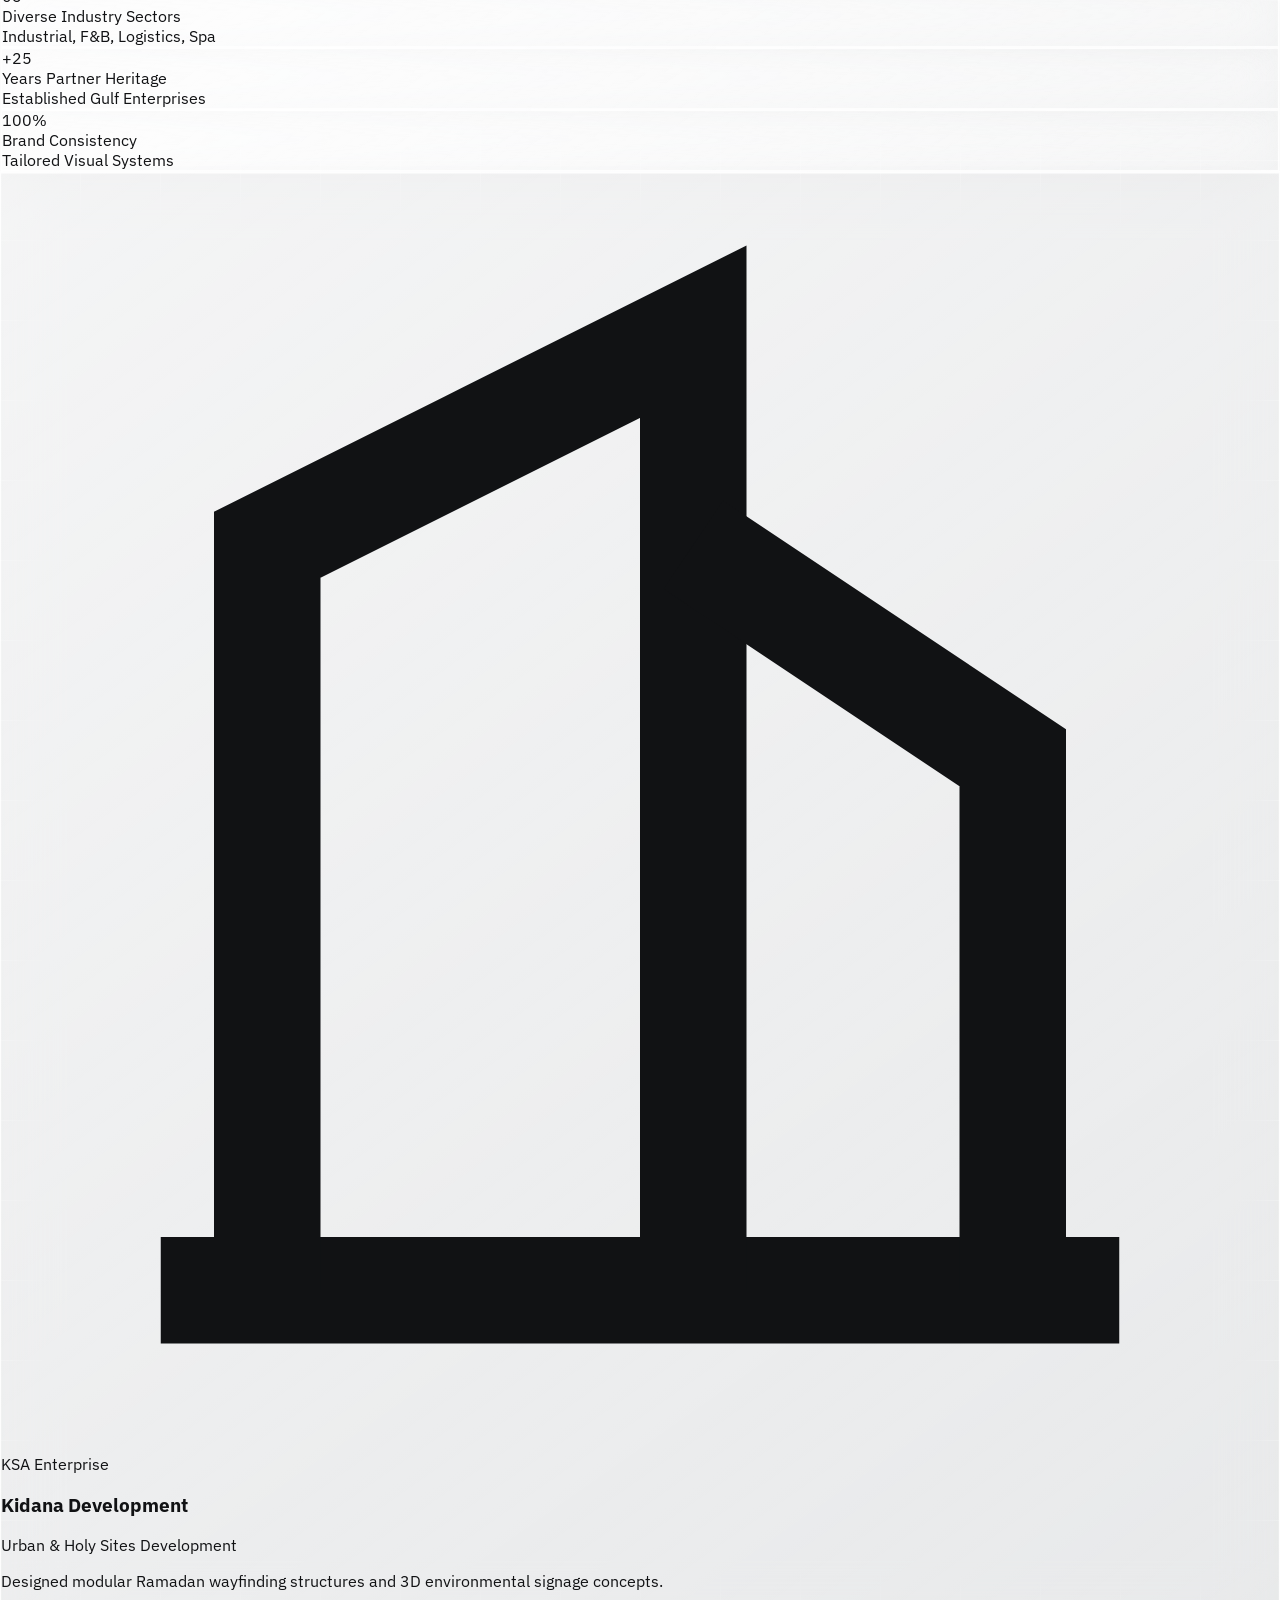
==== commit f5bf65cc: "Refine mobile project browsing Co-authored-by: Copilot <223556219+Copilot@users.noreply.github.com>" ====
--- a/Portfolio.html
+++ b/Portfolio.html
@@ -136,6 +136,16 @@
     <!-- Full-Width 3D Cylindrical Concave Panoramic Strip -->
     <section aria-label="Featured Design Works" class="panoramic-ribbon-wrapper relative z-30 pointer-events-auto shrink-0">
       <div id="carouselStage" class="carousel-stage"></div>
+      <button id="carouselPrevBtn" type="button" class="carousel-nav-btn carousel-nav-prev sm:hidden" aria-label="Previous project">
+        <svg viewBox="0 0 24 24" fill="none" stroke="currentColor" stroke-width="2" stroke-linecap="round" stroke-linejoin="round" aria-hidden="true">
+          <path d="m15 18-6-6 6-6"></path>
+        </svg>
+      </button>
+      <button id="carouselNextBtn" type="button" class="carousel-nav-btn carousel-nav-next sm:hidden" aria-label="Next project">
+        <svg viewBox="0 0 24 24" fill="none" stroke="currentColor" stroke-width="2" stroke-linecap="round" stroke-linejoin="round" aria-hidden="true">
+          <path d="m9 18 6-6-6-6"></path>
+        </svg>
+      </button>
     </section>
 
     <!-- Bottom Bar: Left Contact, Center Smart Cookies Bar & Right PDF Action -->
--- a/assets/css/styles.css
+++ b/assets/css/styles.css
@@ -1099,6 +1099,7 @@
     min-height: 540px;
     padding-top: 112px !important;
     padding-bottom: max(14px, env(safe-area-inset-bottom)) !important;
+    justify-content: space-evenly !important;
   }
 
   #heroEditorialTitle {
@@ -1111,17 +1112,63 @@
 
   .panoramic-ribbon-wrapper {
     height: 42vh;
-    height: clamp(280px, 42svh, 340px);
+    height: clamp(310px, 44svh, 370px);
     margin-top: 0;
     margin-bottom: 0;
-    perspective: 520px;
+    perspective: 900px;
     touch-action: pan-y;
   }
 
   .carousel-card {
-    width: clamp(190px, 62vw, 236px);
+    width: clamp(220px, 68vw, 260px);
     height: auto;
     aspect-ratio: 300 / 410;
+  }
+
+  .carousel-nav-btn {
+    position: absolute;
+    top: 50%;
+    z-index: 300;
+    display: flex;
+    width: 36px;
+    height: 36px;
+    align-items: center;
+    justify-content: center;
+    border: 1px solid rgba(255, 255, 255, 0.9);
+    border-radius: 999px;
+    background: rgba(255, 255, 255, 0.76);
+    color: #111214;
+    box-shadow: 0 8px 20px rgba(0, 0, 0, 0.1);
+    backdrop-filter: blur(16px);
+    -webkit-backdrop-filter: blur(16px);
+    transform: translateY(-50%);
+  }
+
+  .carousel-nav-btn svg {
+    width: 18px;
+    height: 18px;
+  }
+
+  .carousel-nav-prev {
+    left: 8px;
+  }
+
+  .carousel-nav-next {
+    right: 8px;
+  }
+
+  [dir="rtl"] .carousel-nav-prev {
+    right: 8px;
+    left: auto;
+  }
+
+  [dir="rtl"] .carousel-nav-next {
+    right: auto;
+    left: 8px;
+  }
+
+  [dir="rtl"] .carousel-nav-btn svg {
+    transform: rotate(180deg);
   }
 
   #homeBottomBar {
@@ -1158,6 +1205,11 @@
   #downloadPdfBtn {
     width: 100%;
     justify-content: center;
+    gap: 6px;
+    padding-right: 8px;
+    padding-left: 8px;
+    font-size: 11px;
+    white-space: nowrap;
   }
 
   .project-images-grid,
@@ -1170,13 +1222,6 @@
   #modalProjectSlugPill {
     max-width: 100%;
     overflow-wrap: anywhere;
-  }
-}
-
-@media (max-width: 380px) {
-  #contactBtnLabel,
-  #pdfBtnLabel {
-    display: none;
   }
 }
 
@@ -1189,6 +1234,6 @@
   }
 
   #homePortfolioView .panoramic-ribbon-wrapper {
-    height: 280px;
-  }
-}
+    height: 300px;
+  }
+}
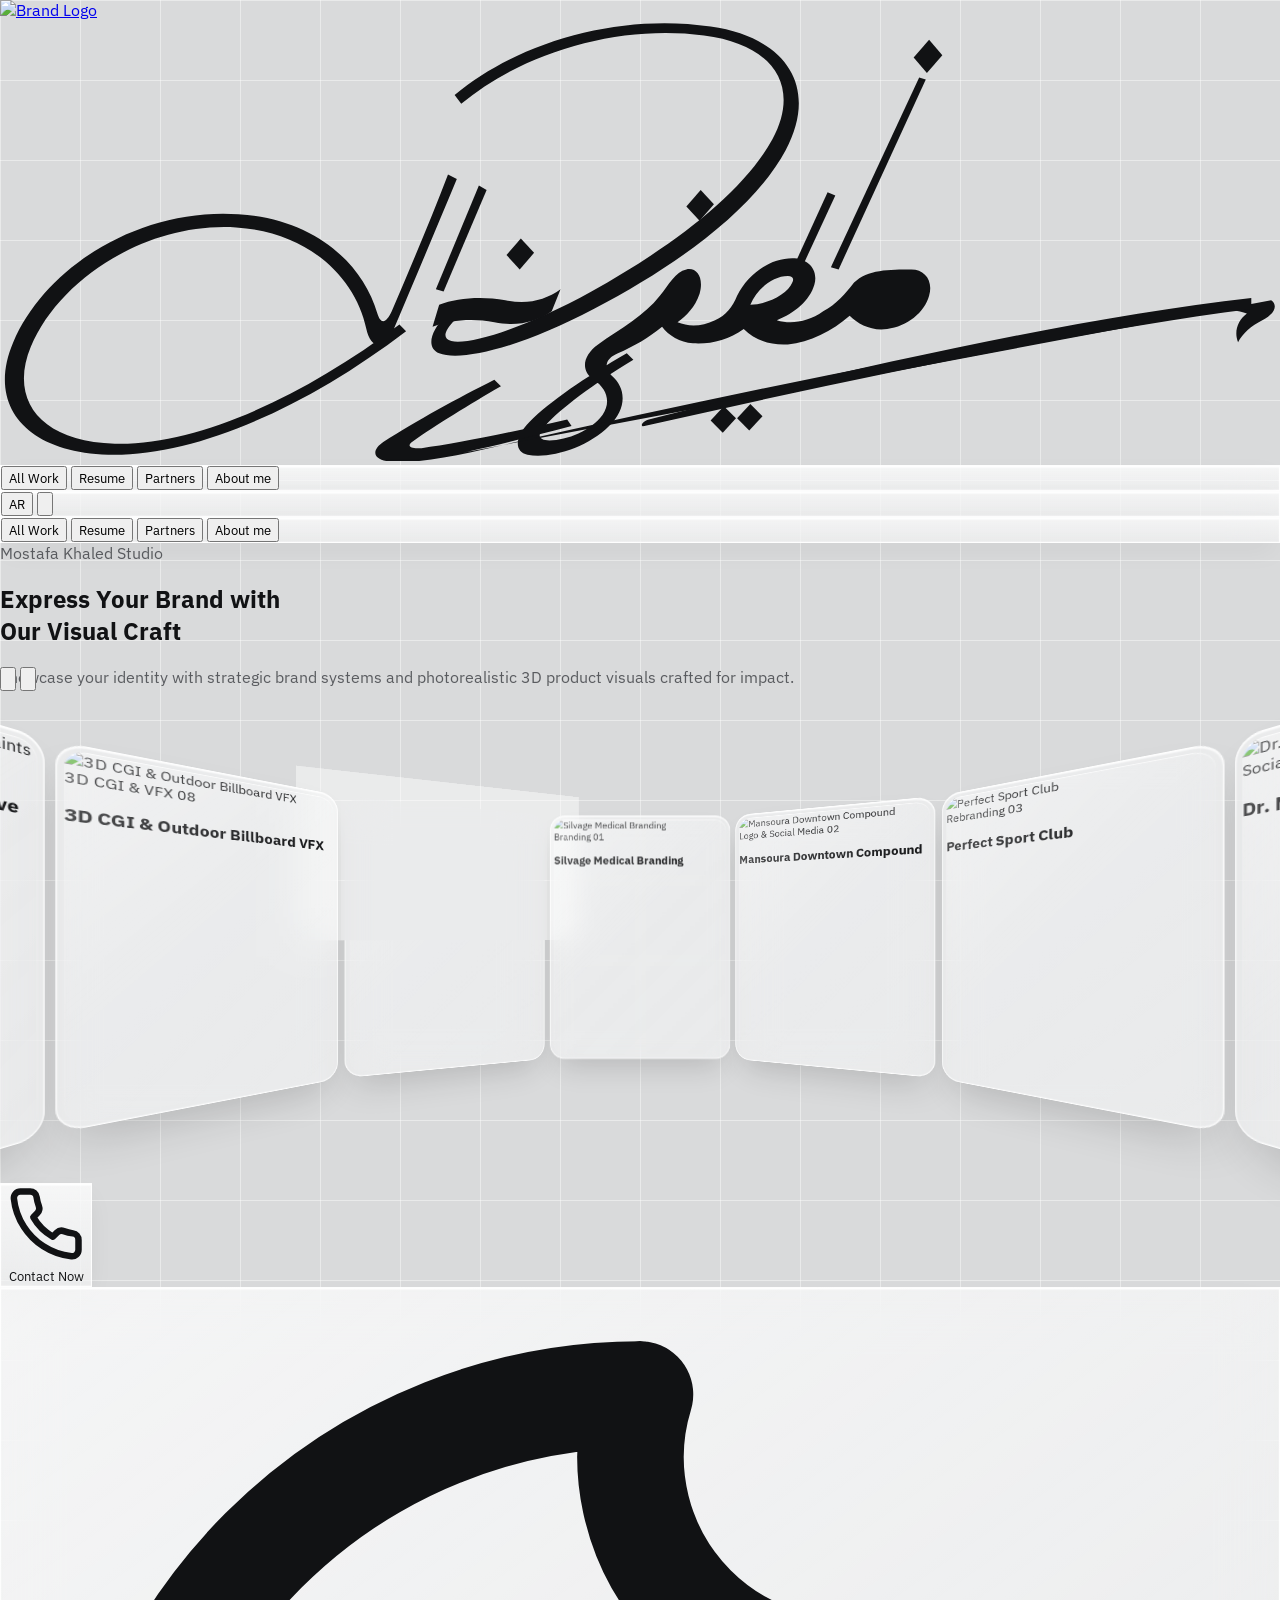
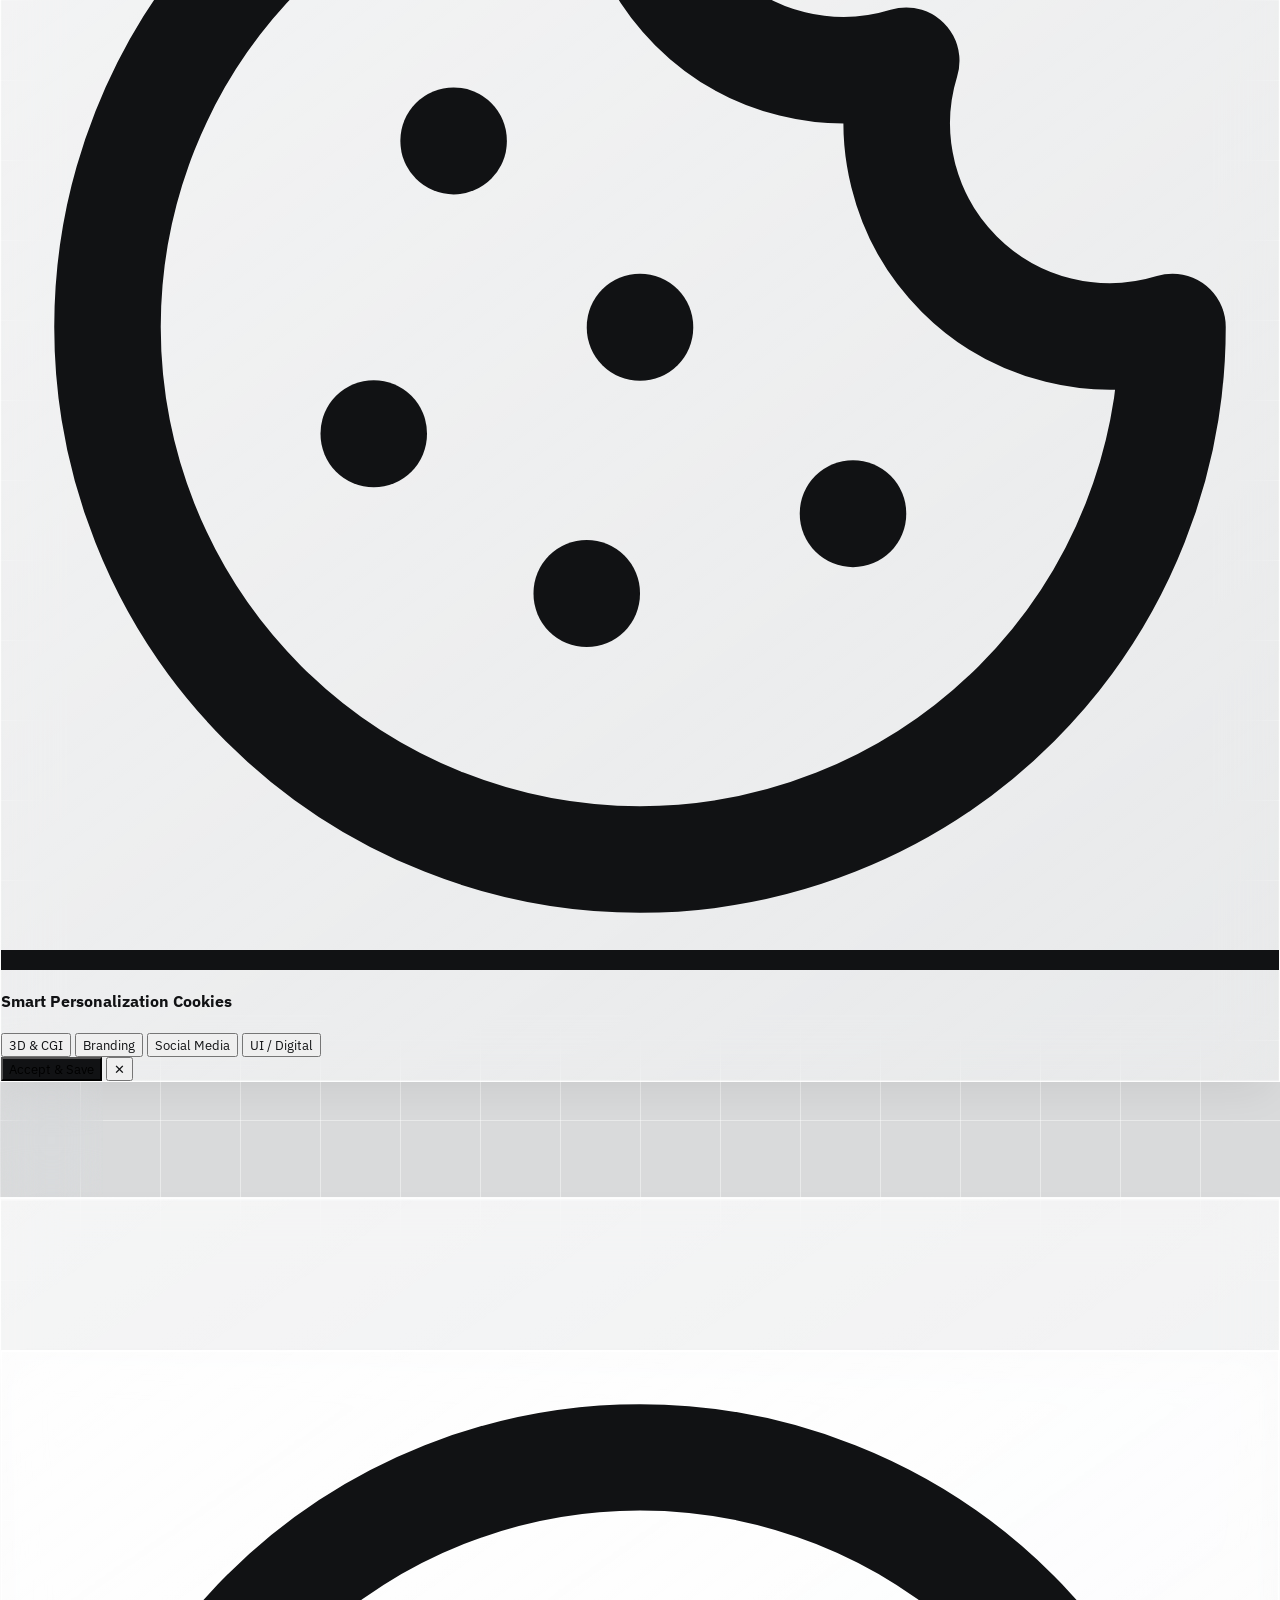
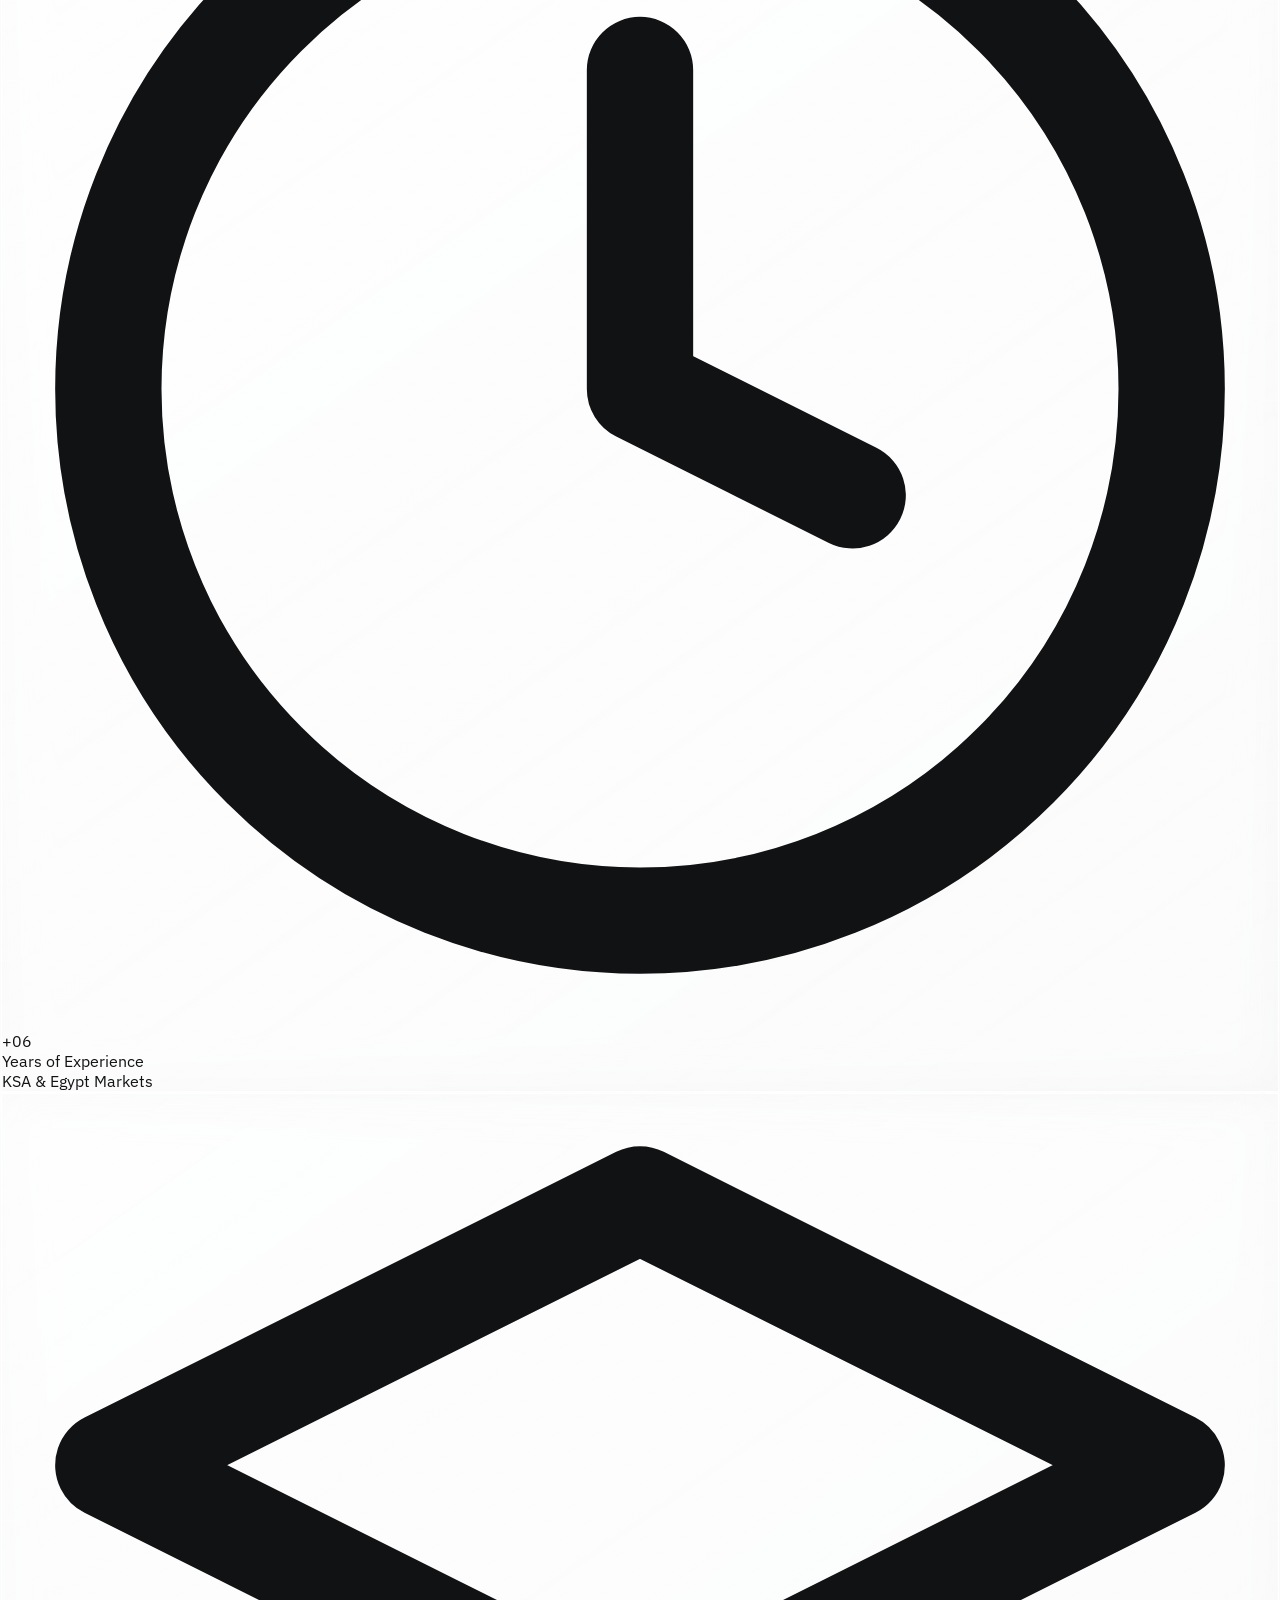
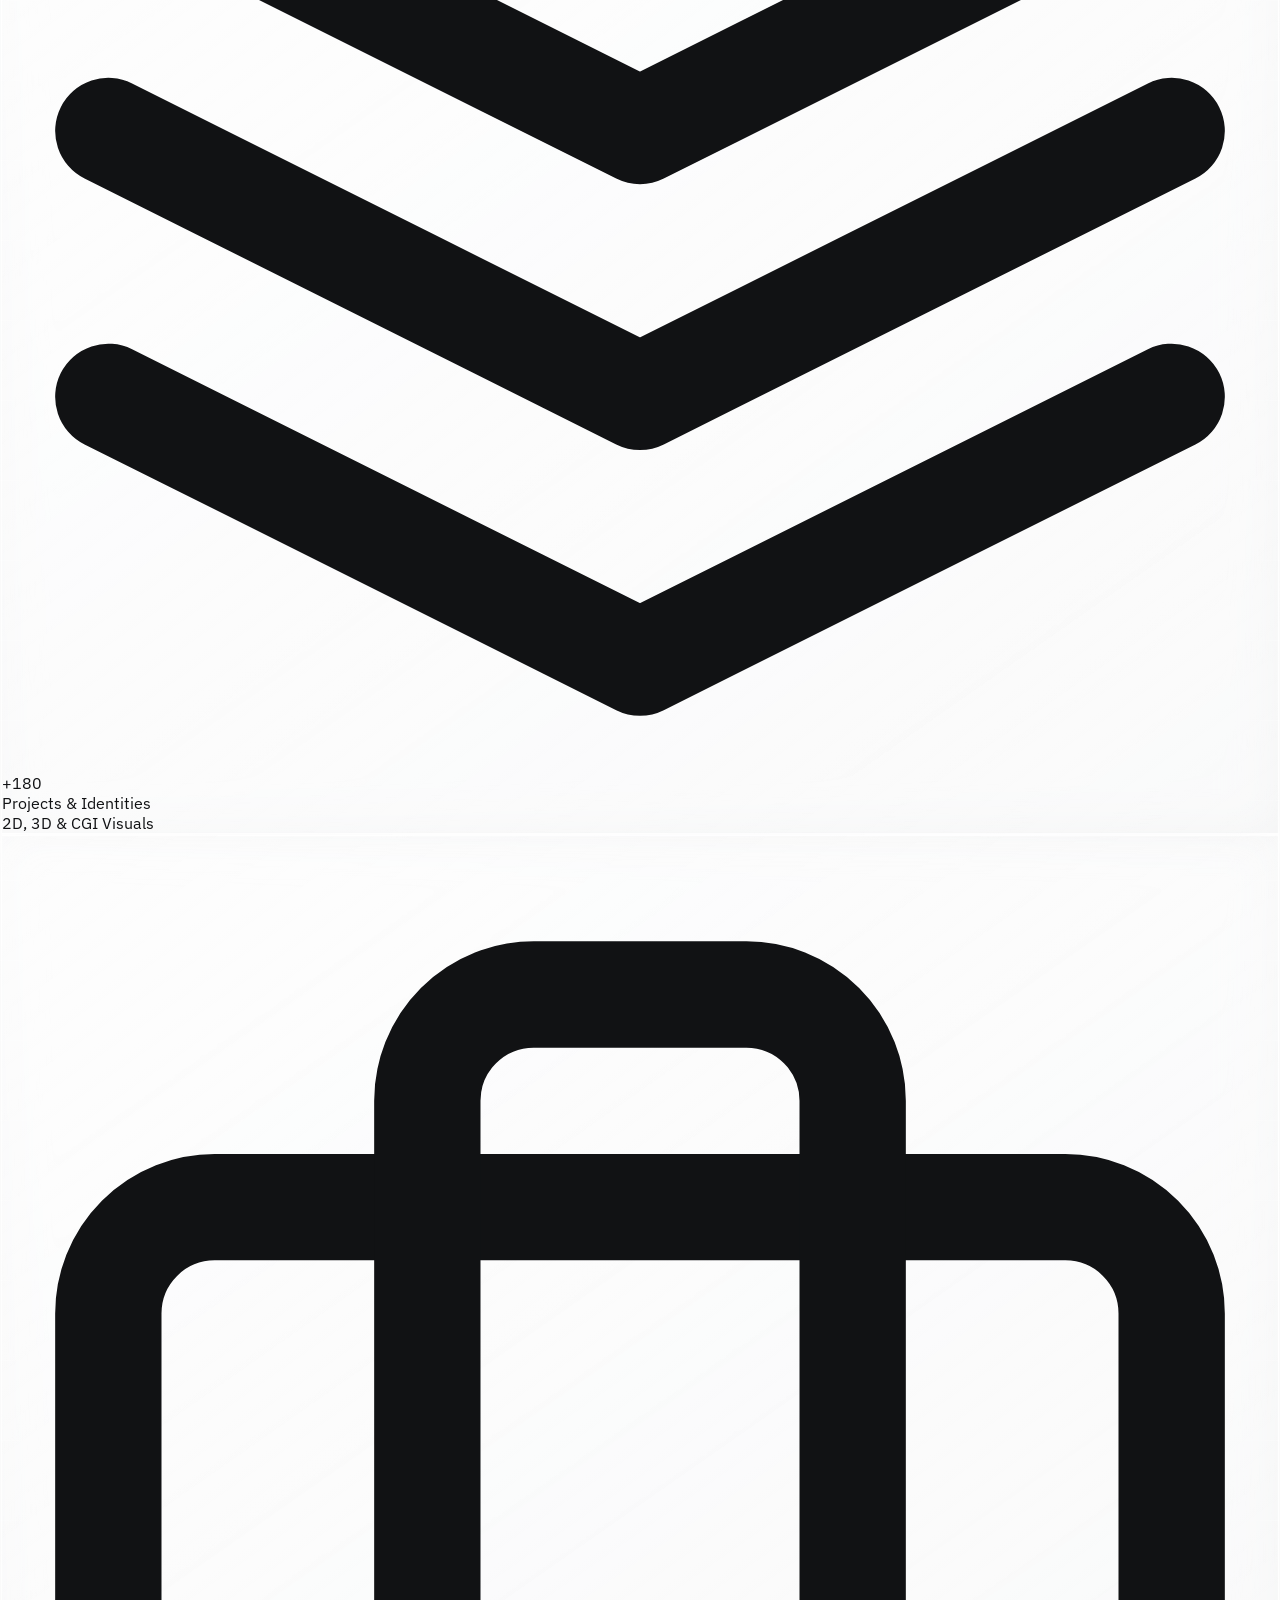
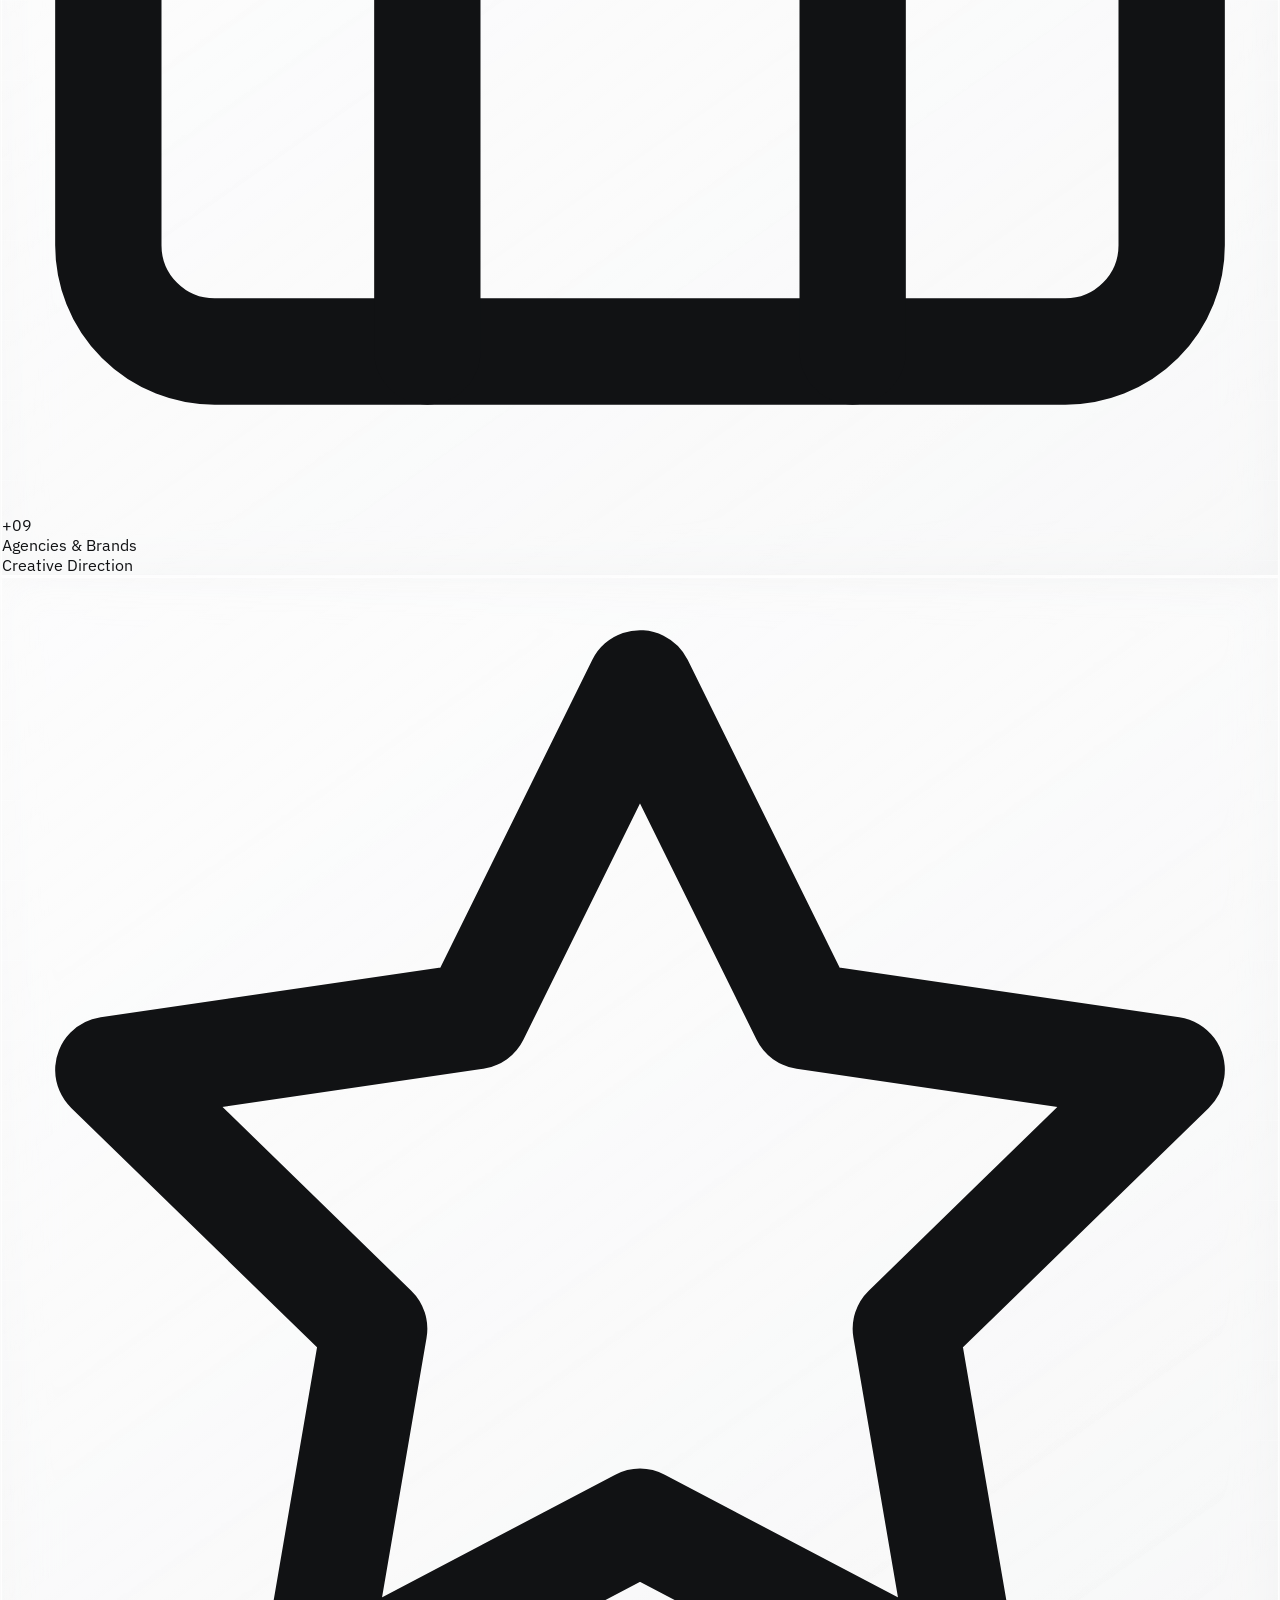
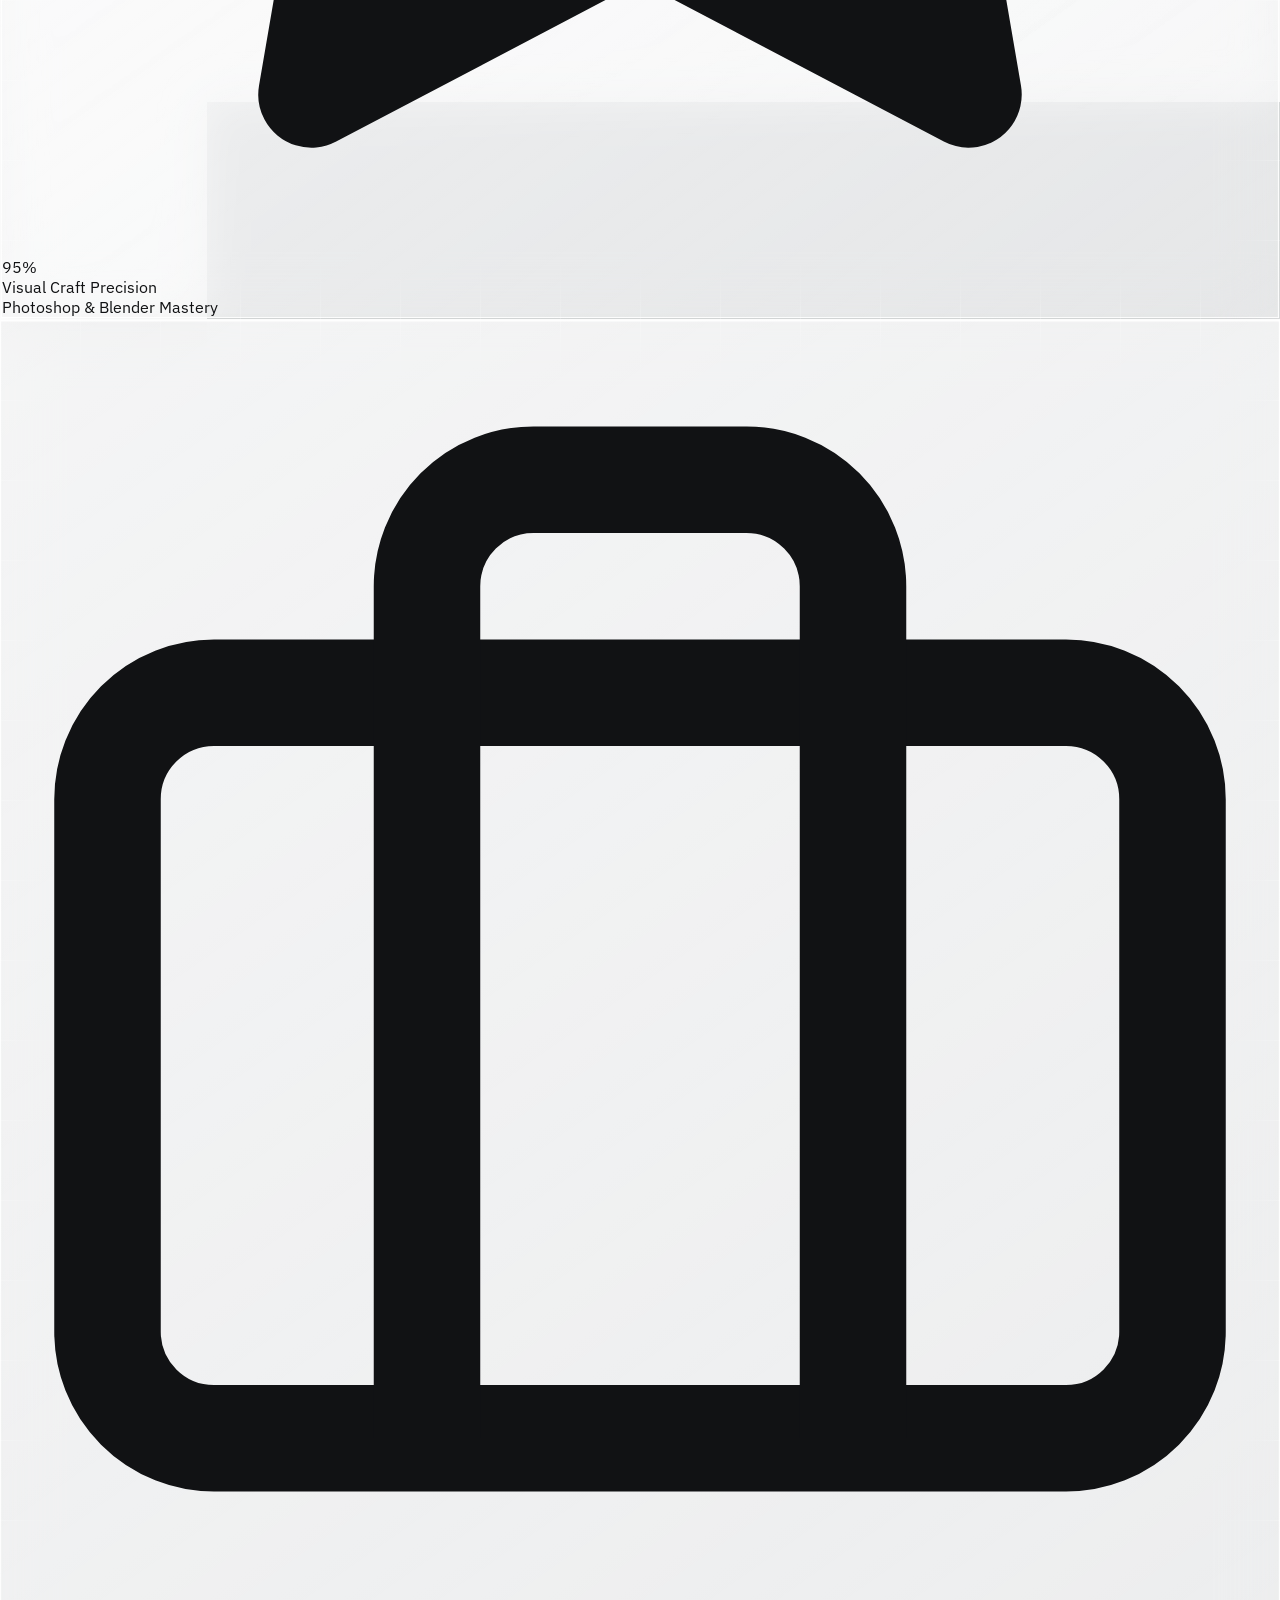
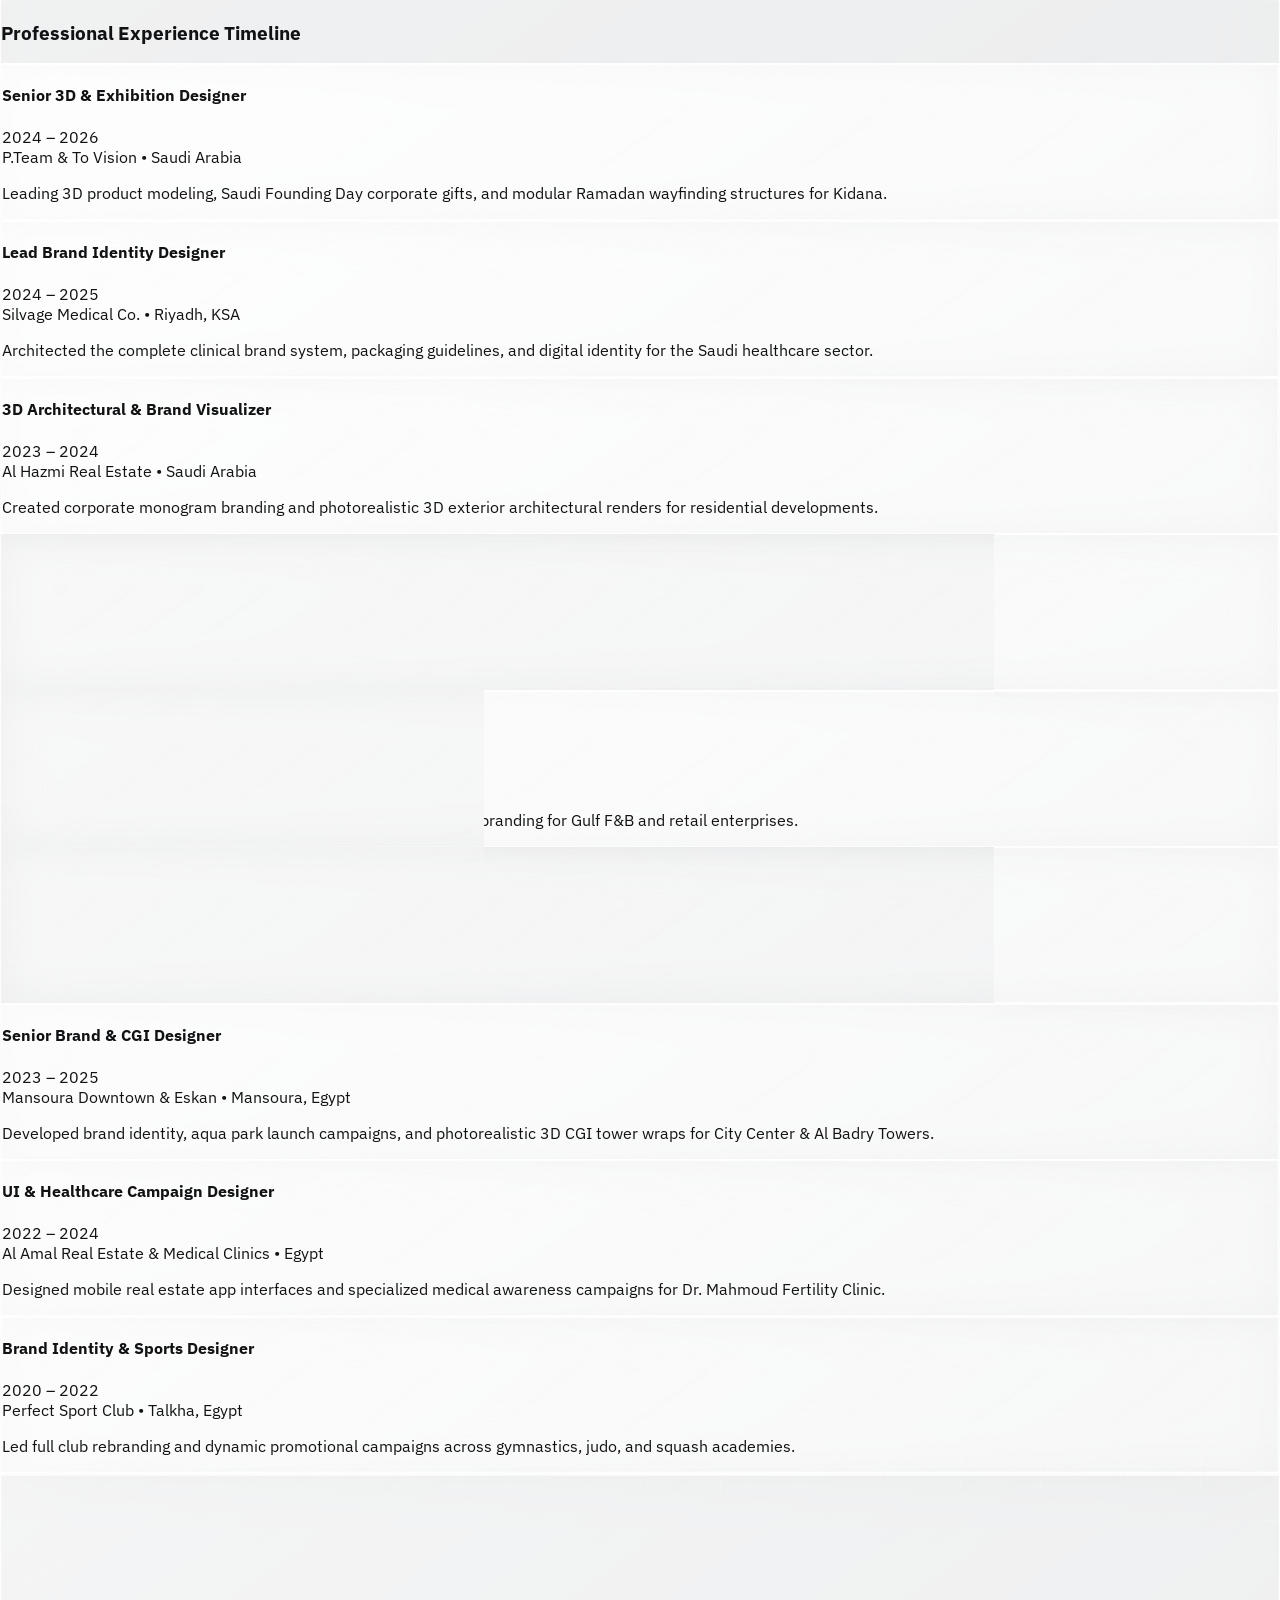
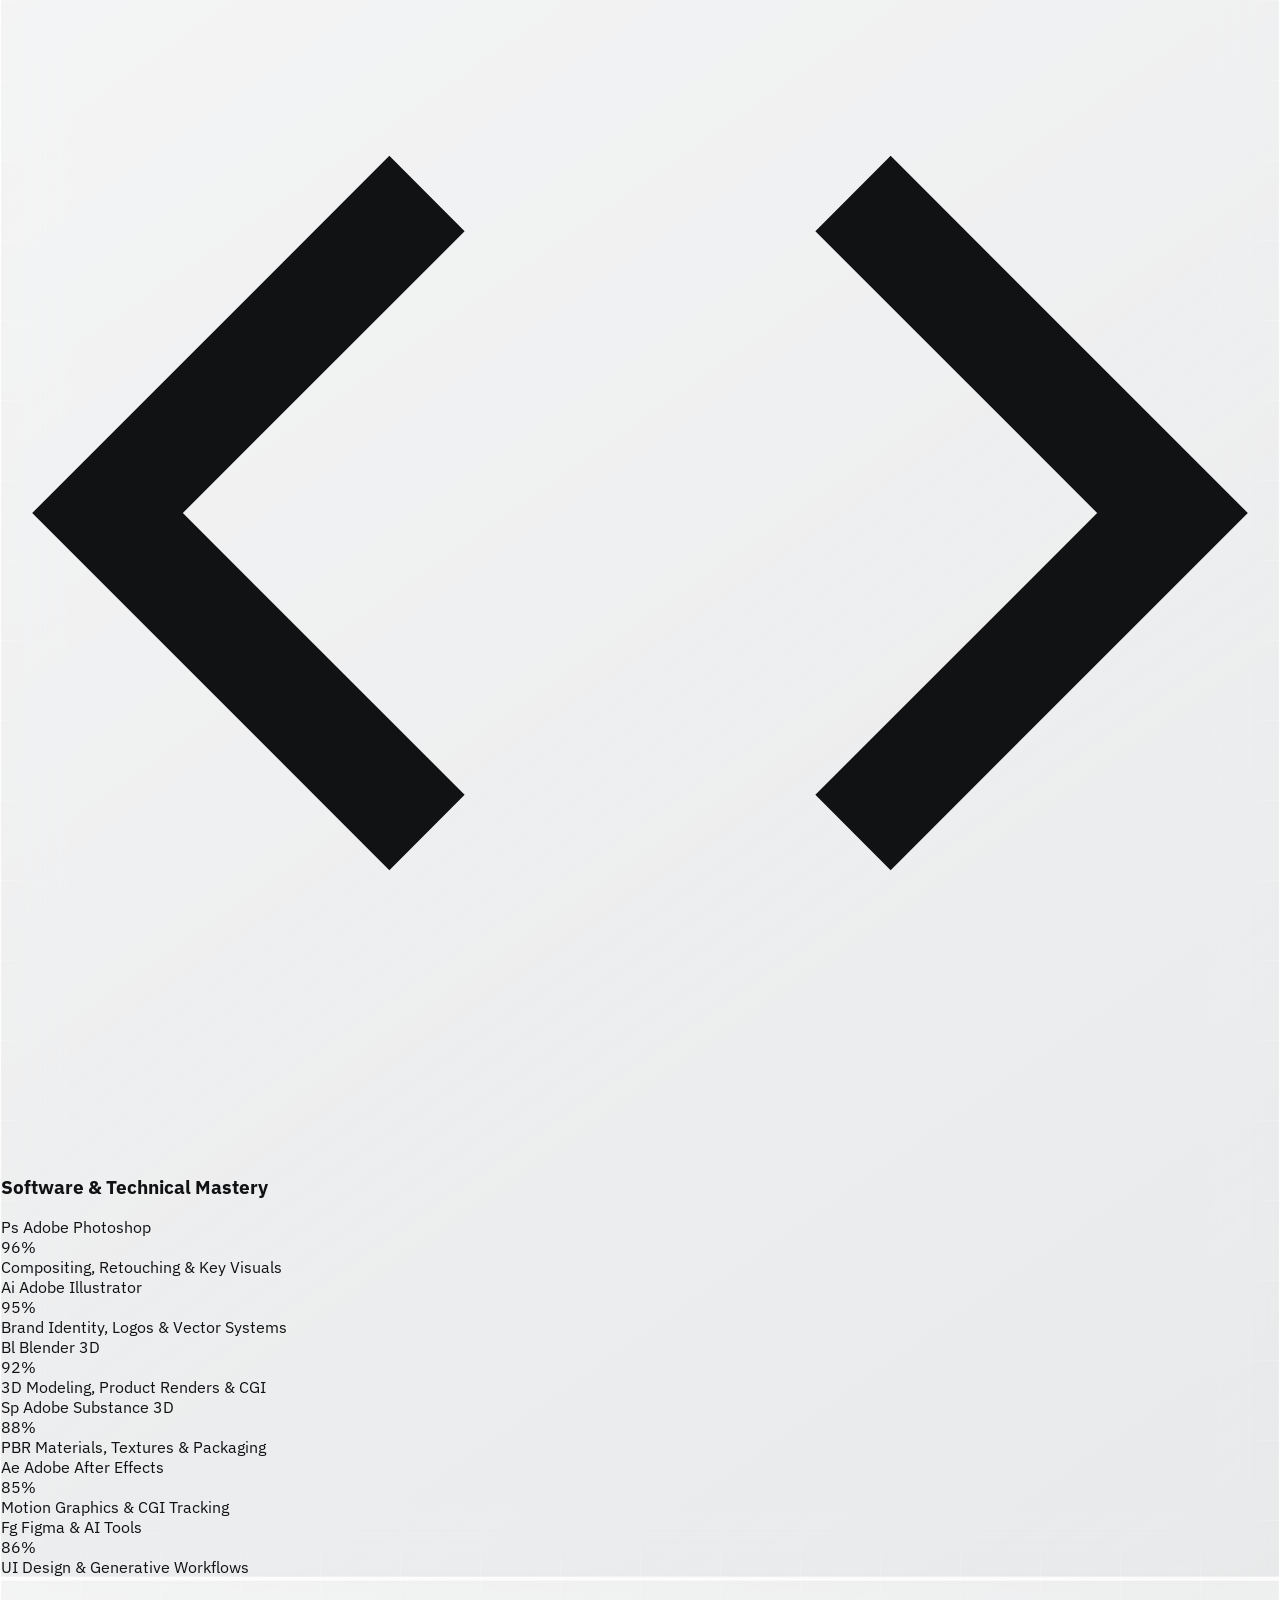
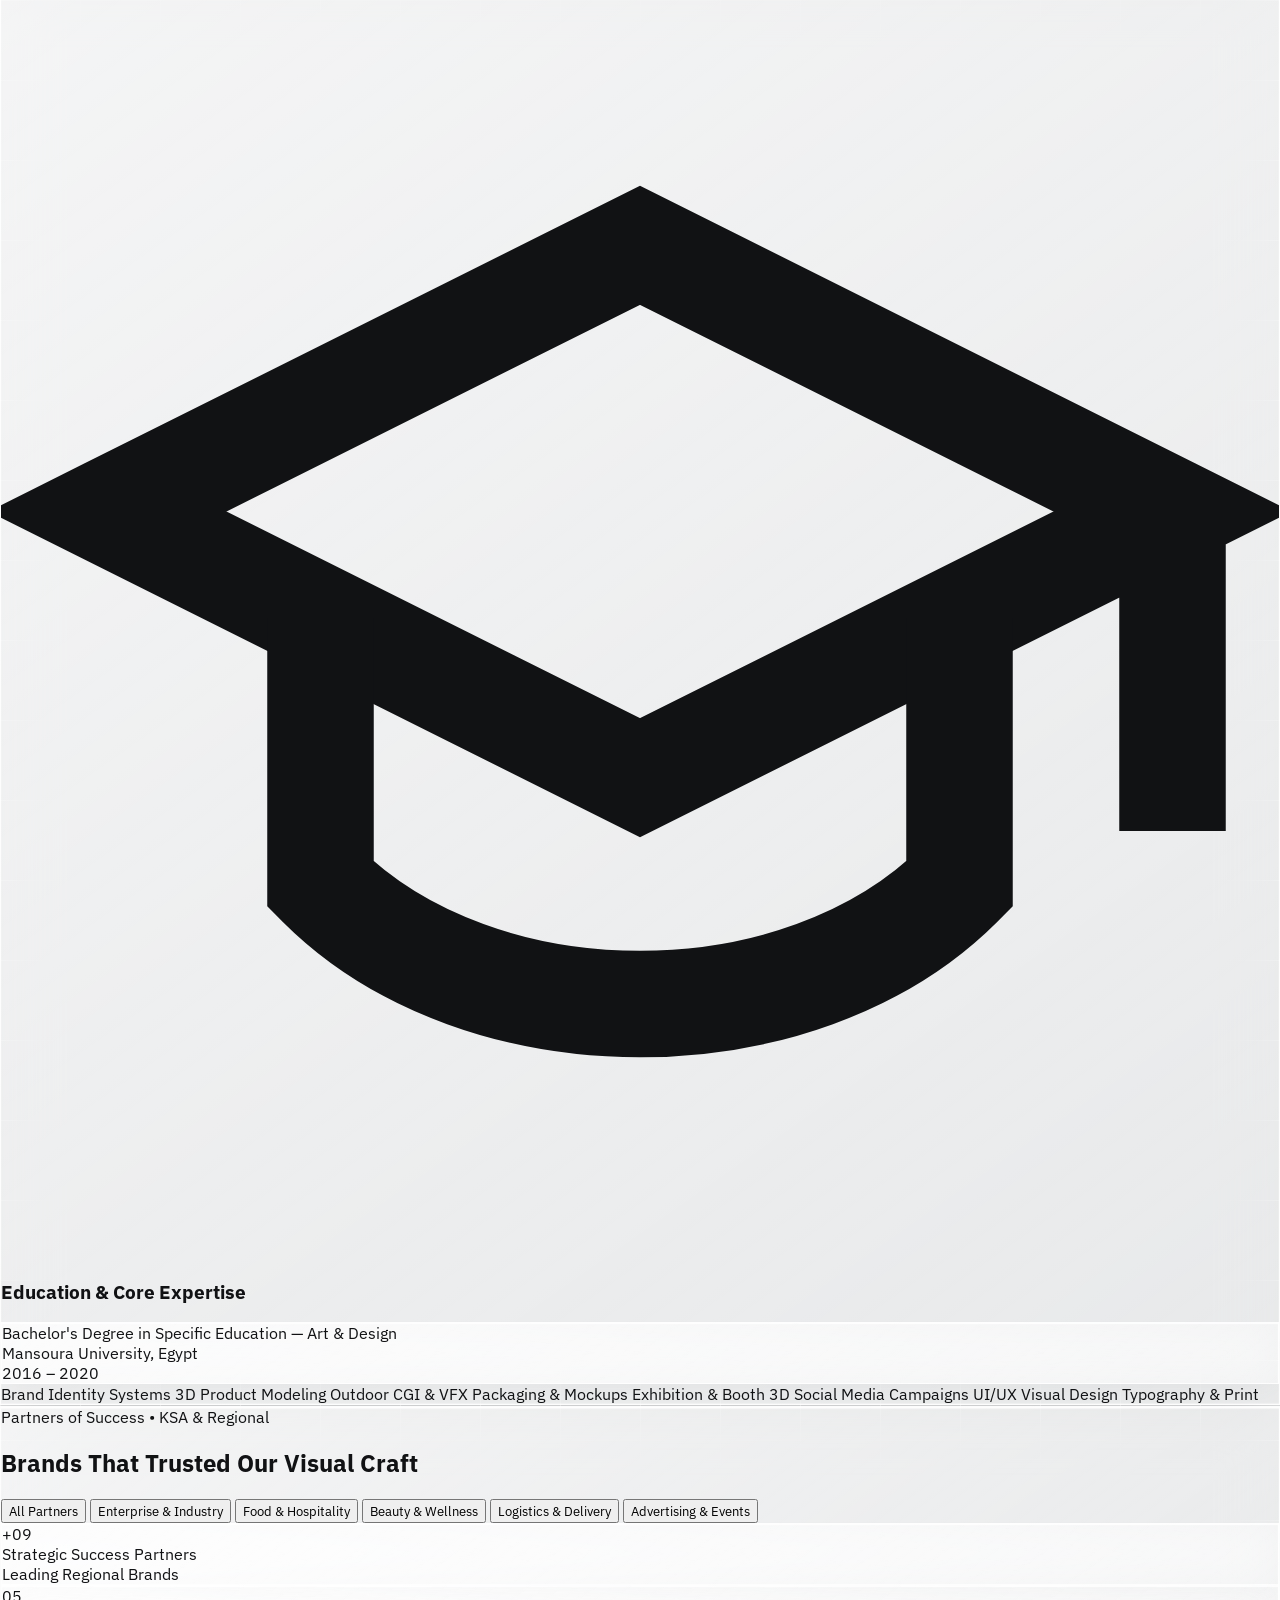
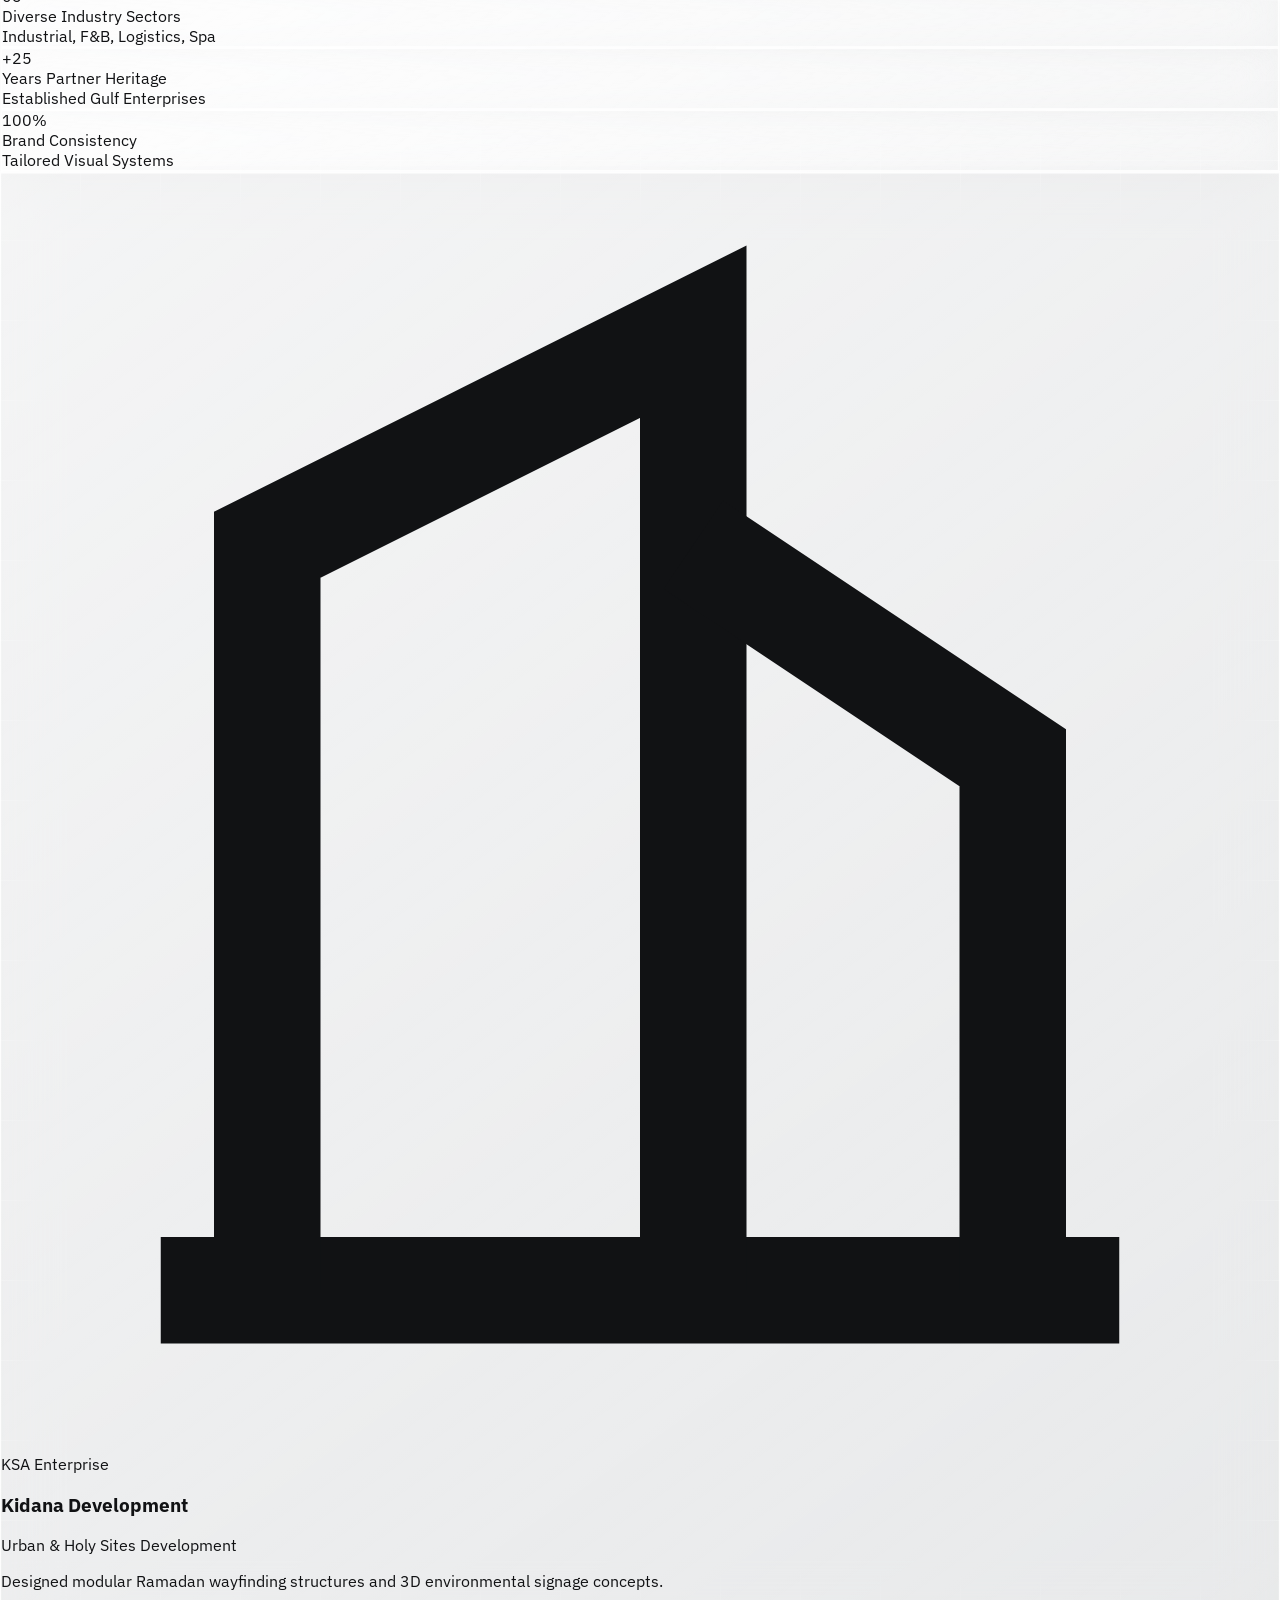
==== commit 5bd51087: "Improve mobile portfolio loading speed Co-authored-by: Copilot <223556219+Copilot@users.noreply.gith" ====
--- a/Portfolio.html
+++ b/Portfolio.html
@@ -16,6 +16,8 @@
   <meta name="twitter:card" content="summary" />
   <meta name="twitter:title" content="Mostafa Khaled — Brand &amp; 3D" />
   <meta name="twitter:description" content="Brand identity, 3D product visualization, and CGI by Mostafa Khaled." />
+  <link rel="preconnect" href="https://anvadgrhanqewgxygisg.supabase.co" crossorigin />
+  <link rel="preconnect" href="https://images.unsplash.com" crossorigin />
   <script type="application/ld+json">
     {
       "@context": "https://schema.org",
@@ -28,10 +30,10 @@
     }
   </script>
   <script src="https://cdn.tailwindcss.com"></script>
-  <script src="https://cdnjs.cloudflare.com/ajax/libs/jspdf/2.5.1/jspdf.umd.min.js"></script>
   <link rel="preconnect" href="https://fonts.googleapis.com">
   <link rel="preconnect" href="https://fonts.gstatic.com" crossorigin>
-  <link href="https://fonts.googleapis.com/css2?family=IBM+Plex+Sans+Arabic:wght@300;400;500;600;700&family=IBM+Plex+Sans:wght@300;400;500;600;700&display=swap" rel="stylesheet">
+  <link href="https://fonts.googleapis.com/css2?family=IBM+Plex+Sans+Arabic:wght@300;400;500;600;700&family=IBM+Plex+Sans:wght@300;400;500;600;700&display=swap" rel="stylesheet" media="print" onload="this.media='all'">
+  <noscript><link href="https://fonts.googleapis.com/css2?family=IBM+Plex+Sans+Arabic:wght@300;400;500;600;700&family=IBM+Plex+Sans:wght@300;400;500;600;700&display=swap" rel="stylesheet"></noscript>
   <script>
     tailwind.config = {
       theme: {
@@ -1101,8 +1103,6 @@
     </figure>
   </div>
 
-  <script src="https://cdn.jsdelivr.net/npm/@supabase/supabase-js@2"></script>
-  <script src="https://cdn.jsdelivr.net/npm/tus-js-client@4/dist/tus.min.js"></script>
   <script src="./assets/js/supabase-config.js"></script>
   <script src="./assets/js/app.js"></script>
 </body>
--- a/assets/css/styles.css
+++ b/assets/css/styles.css
@@ -1056,7 +1056,7 @@
 
   .mobile-page-nav {
     position: absolute;
-    top: calc(100% + 4px);
+    top: calc(100% + 16px);
     left: 16px;
     right: 16px;
     z-index: 99999;
@@ -1097,9 +1097,16 @@
     height: 100vh !important;
     height: 100svh !important;
     min-height: 540px;
-    padding-top: 112px !important;
+    padding-top: 126px !important;
     padding-bottom: max(14px, env(safe-area-inset-bottom)) !important;
     justify-content: space-evenly !important;
+  }
+
+  #resumeView,
+  #partnersView,
+  #aboutView,
+  #projectPageView {
+    padding-top: 140px !important;
   }
 
   #heroEditorialTitle {
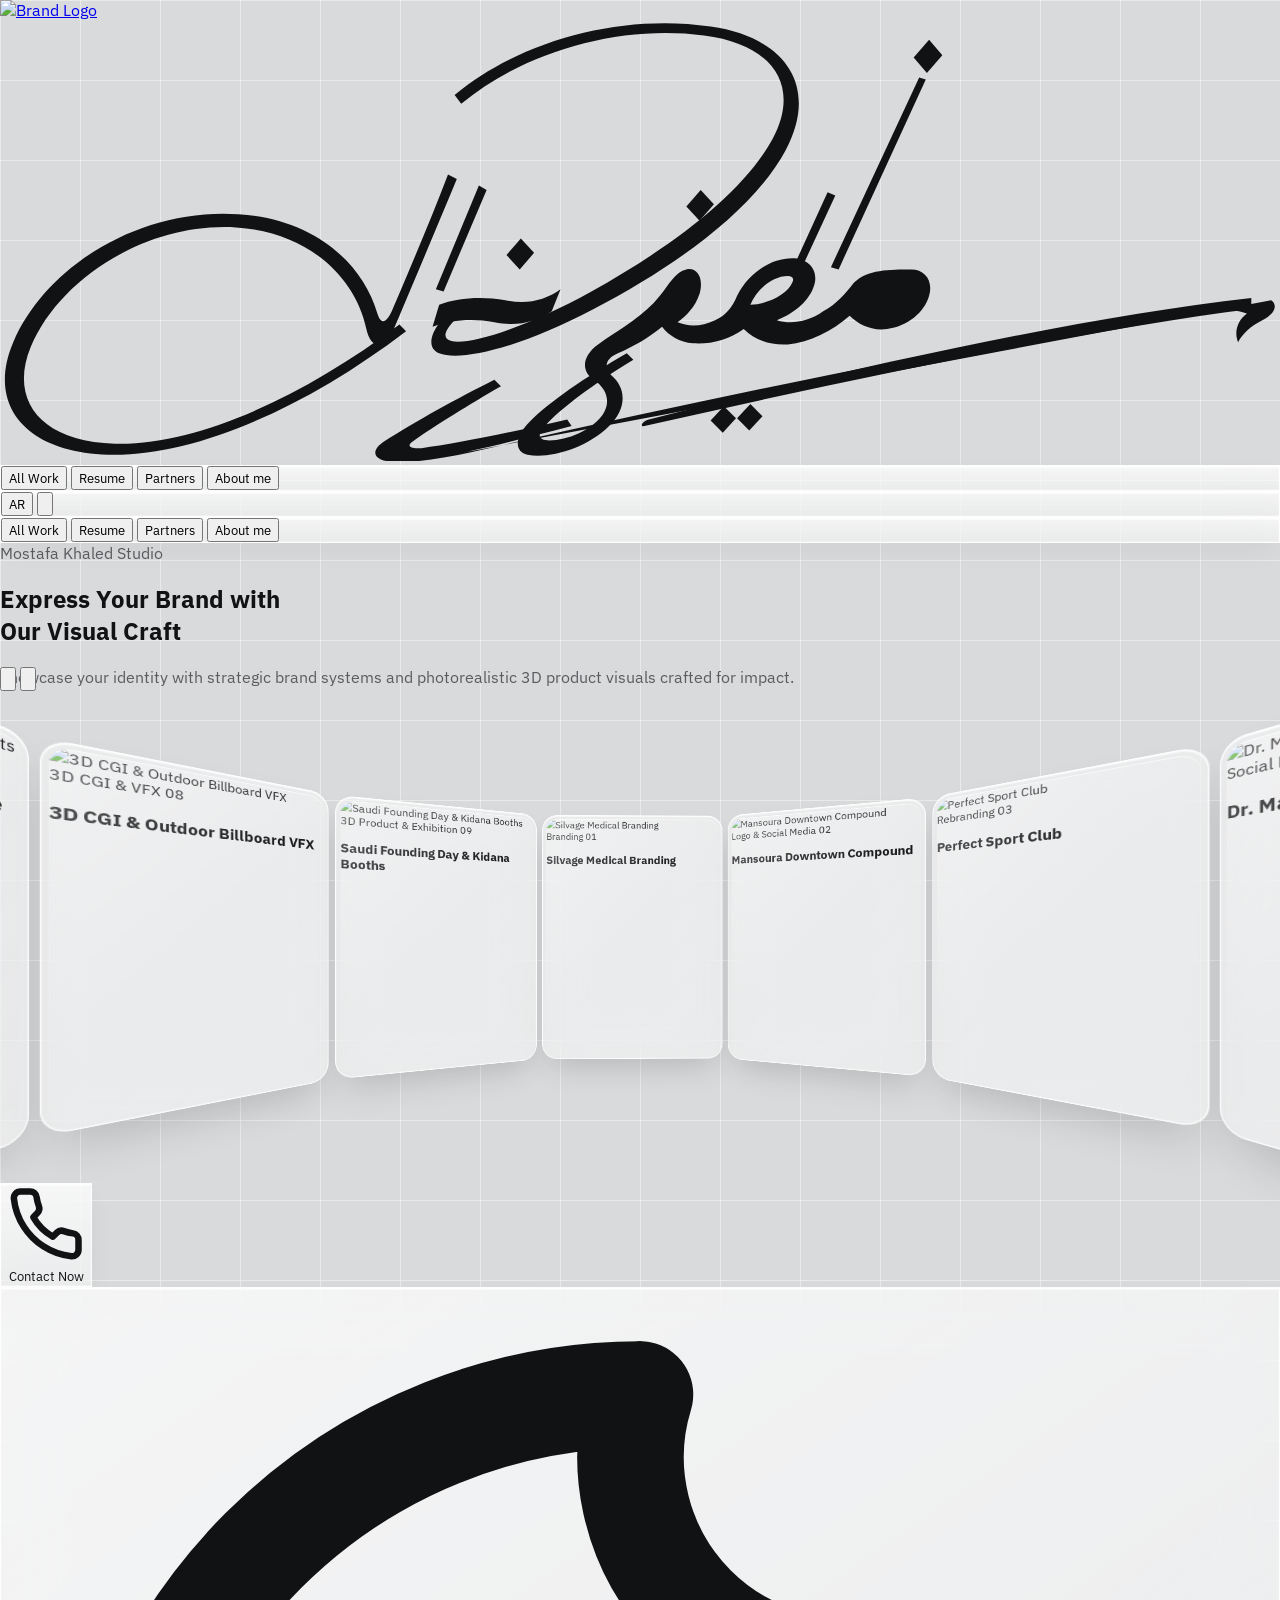
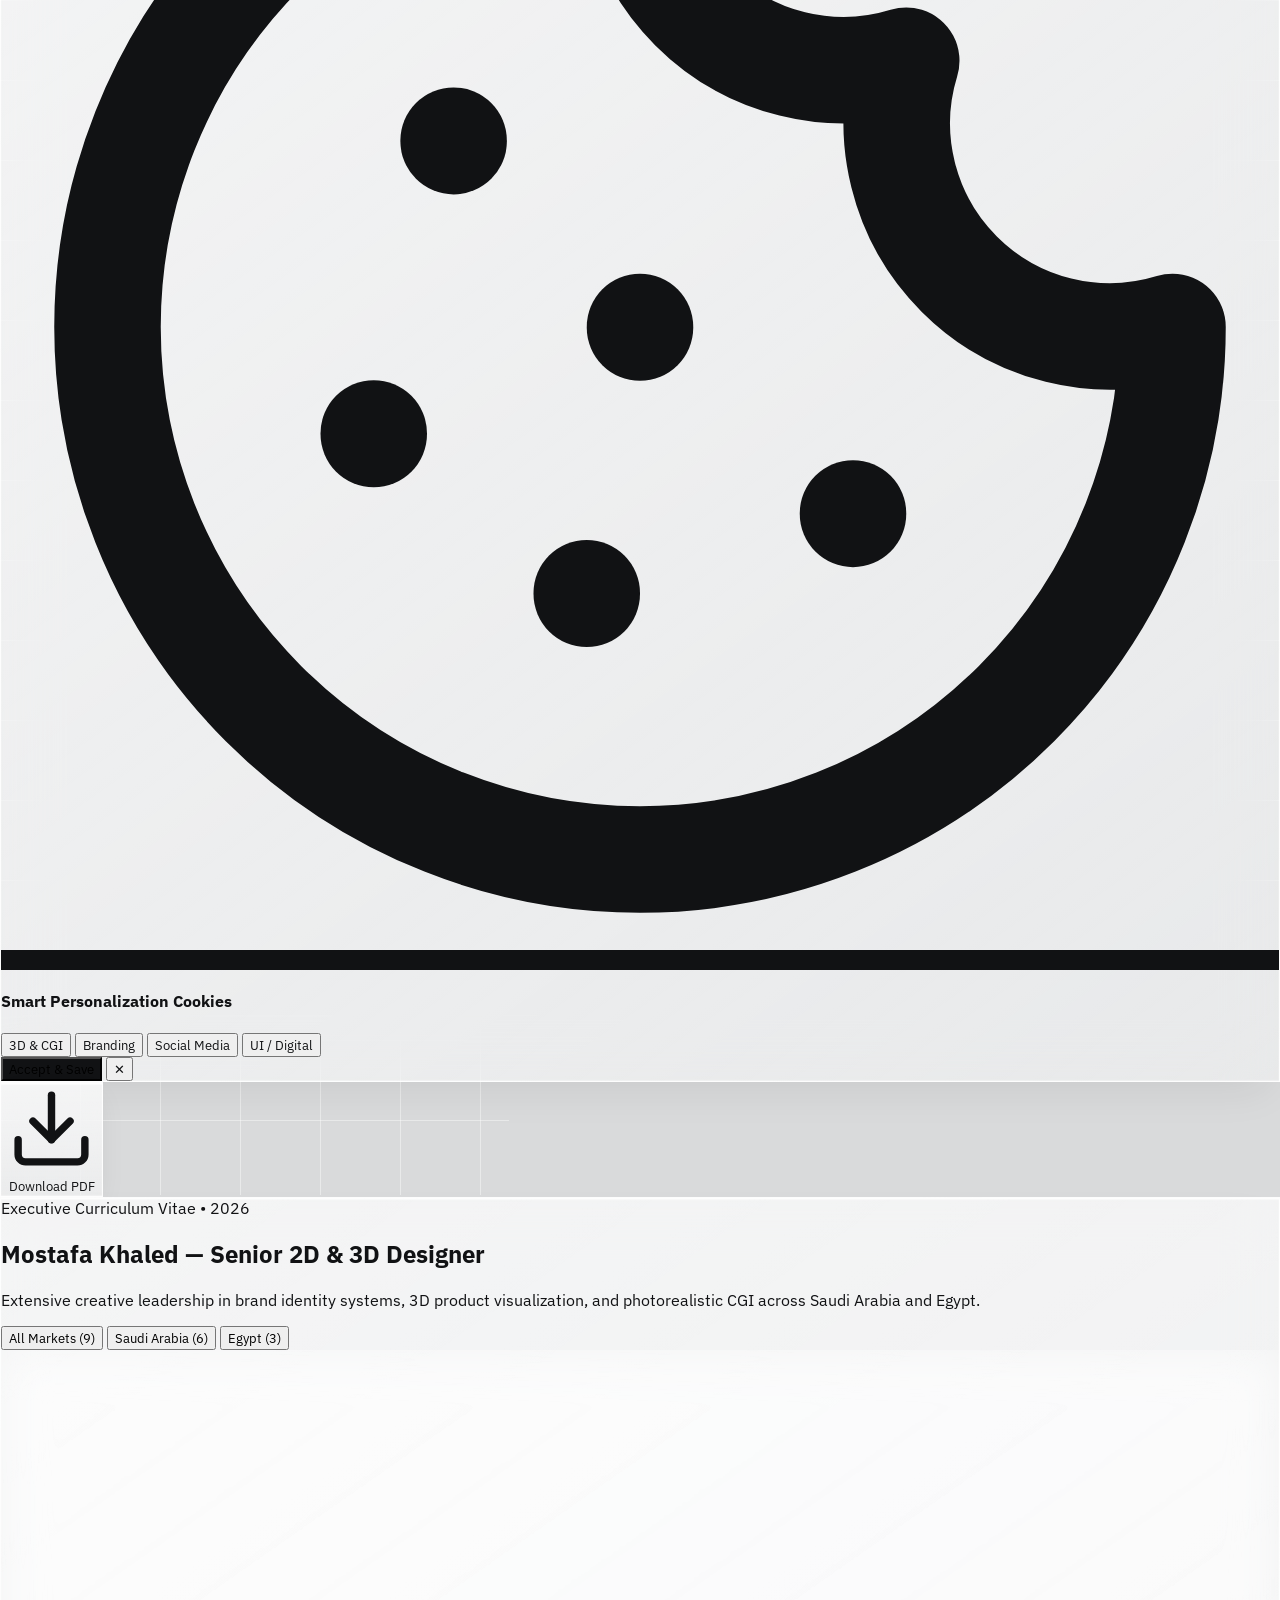
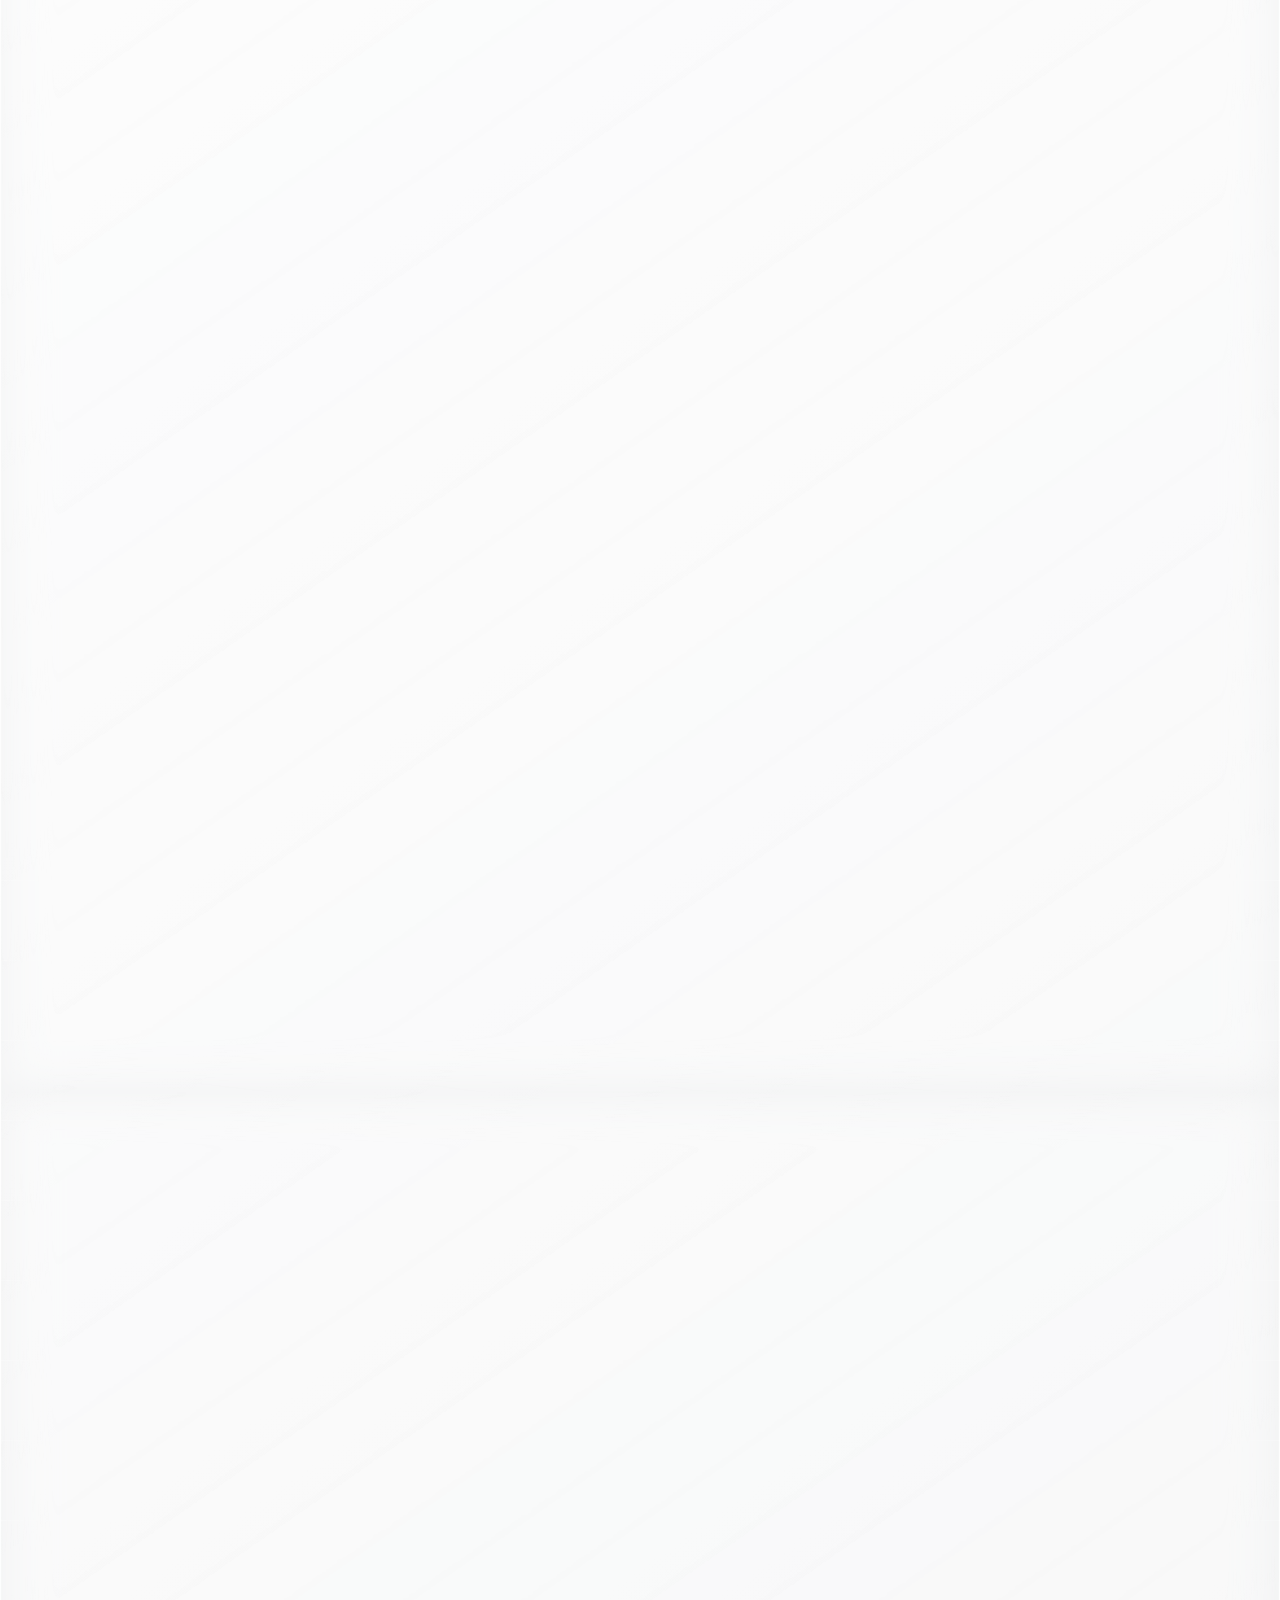
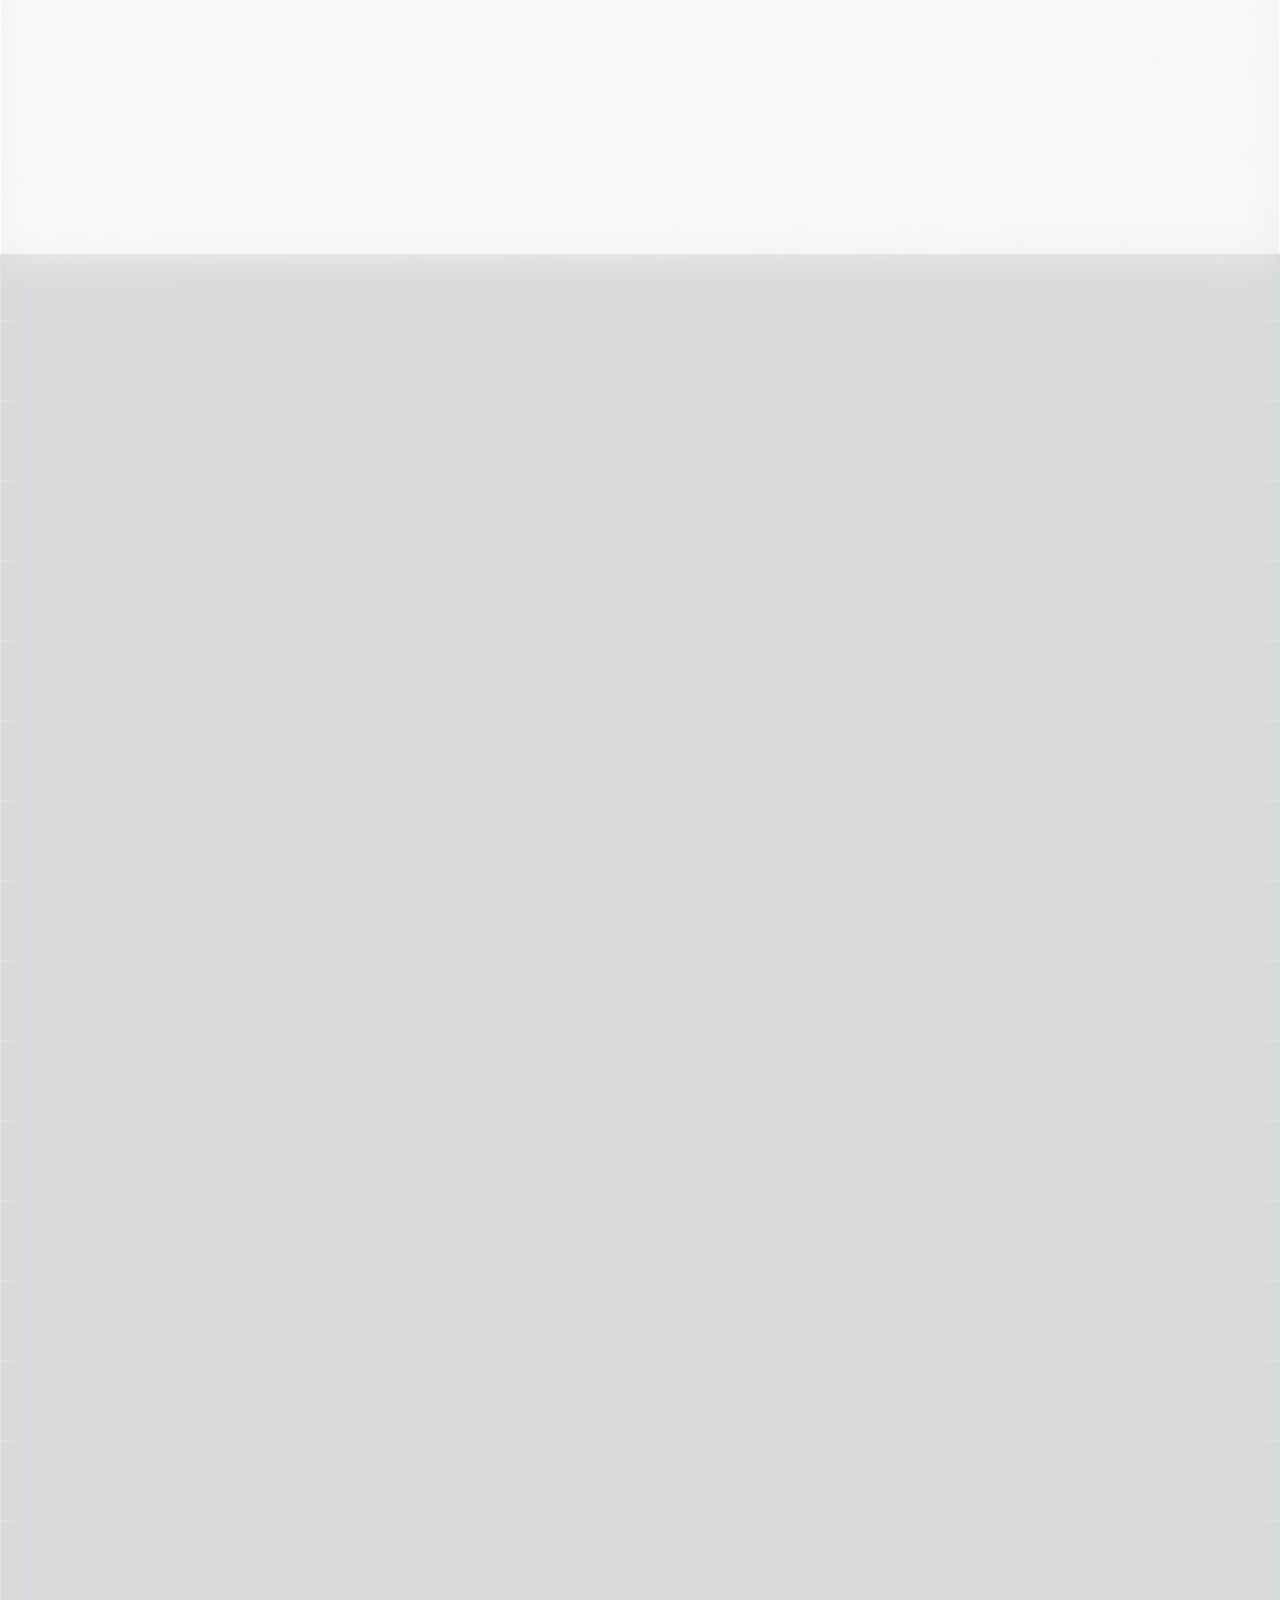
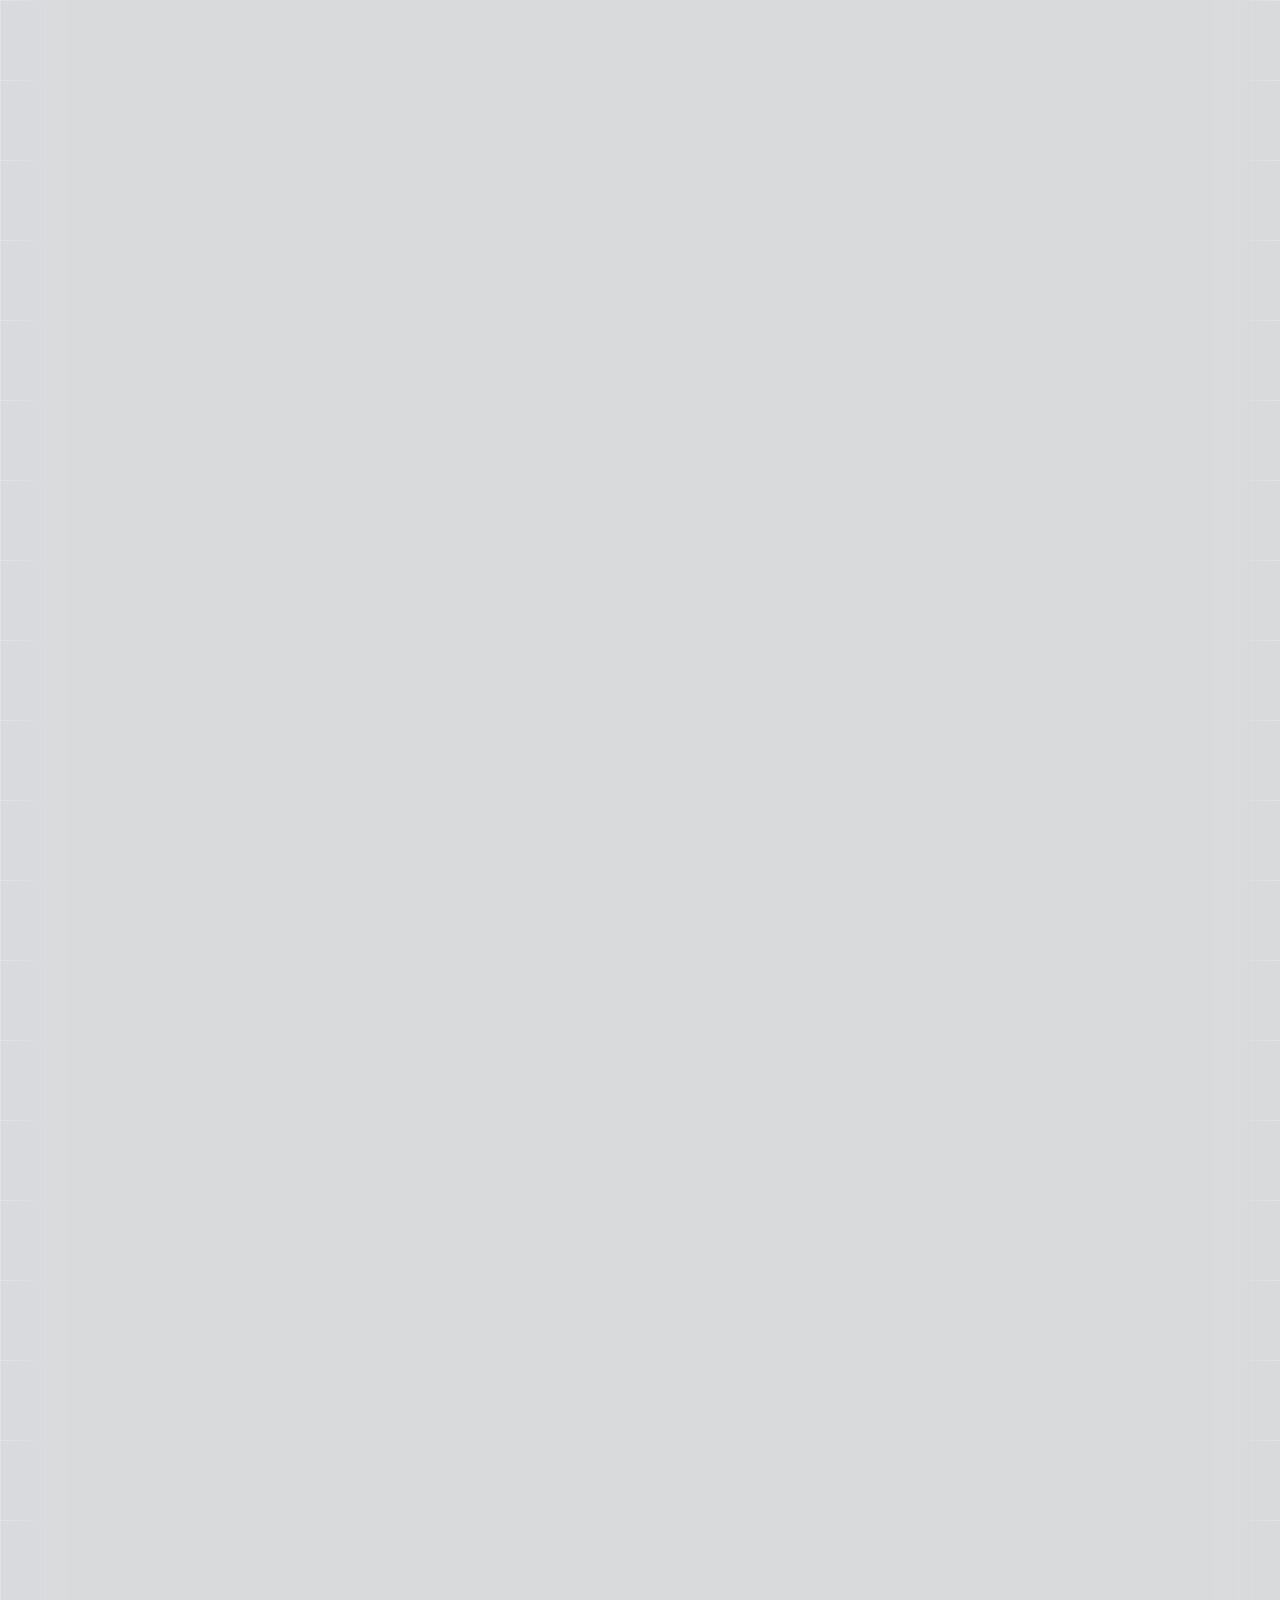
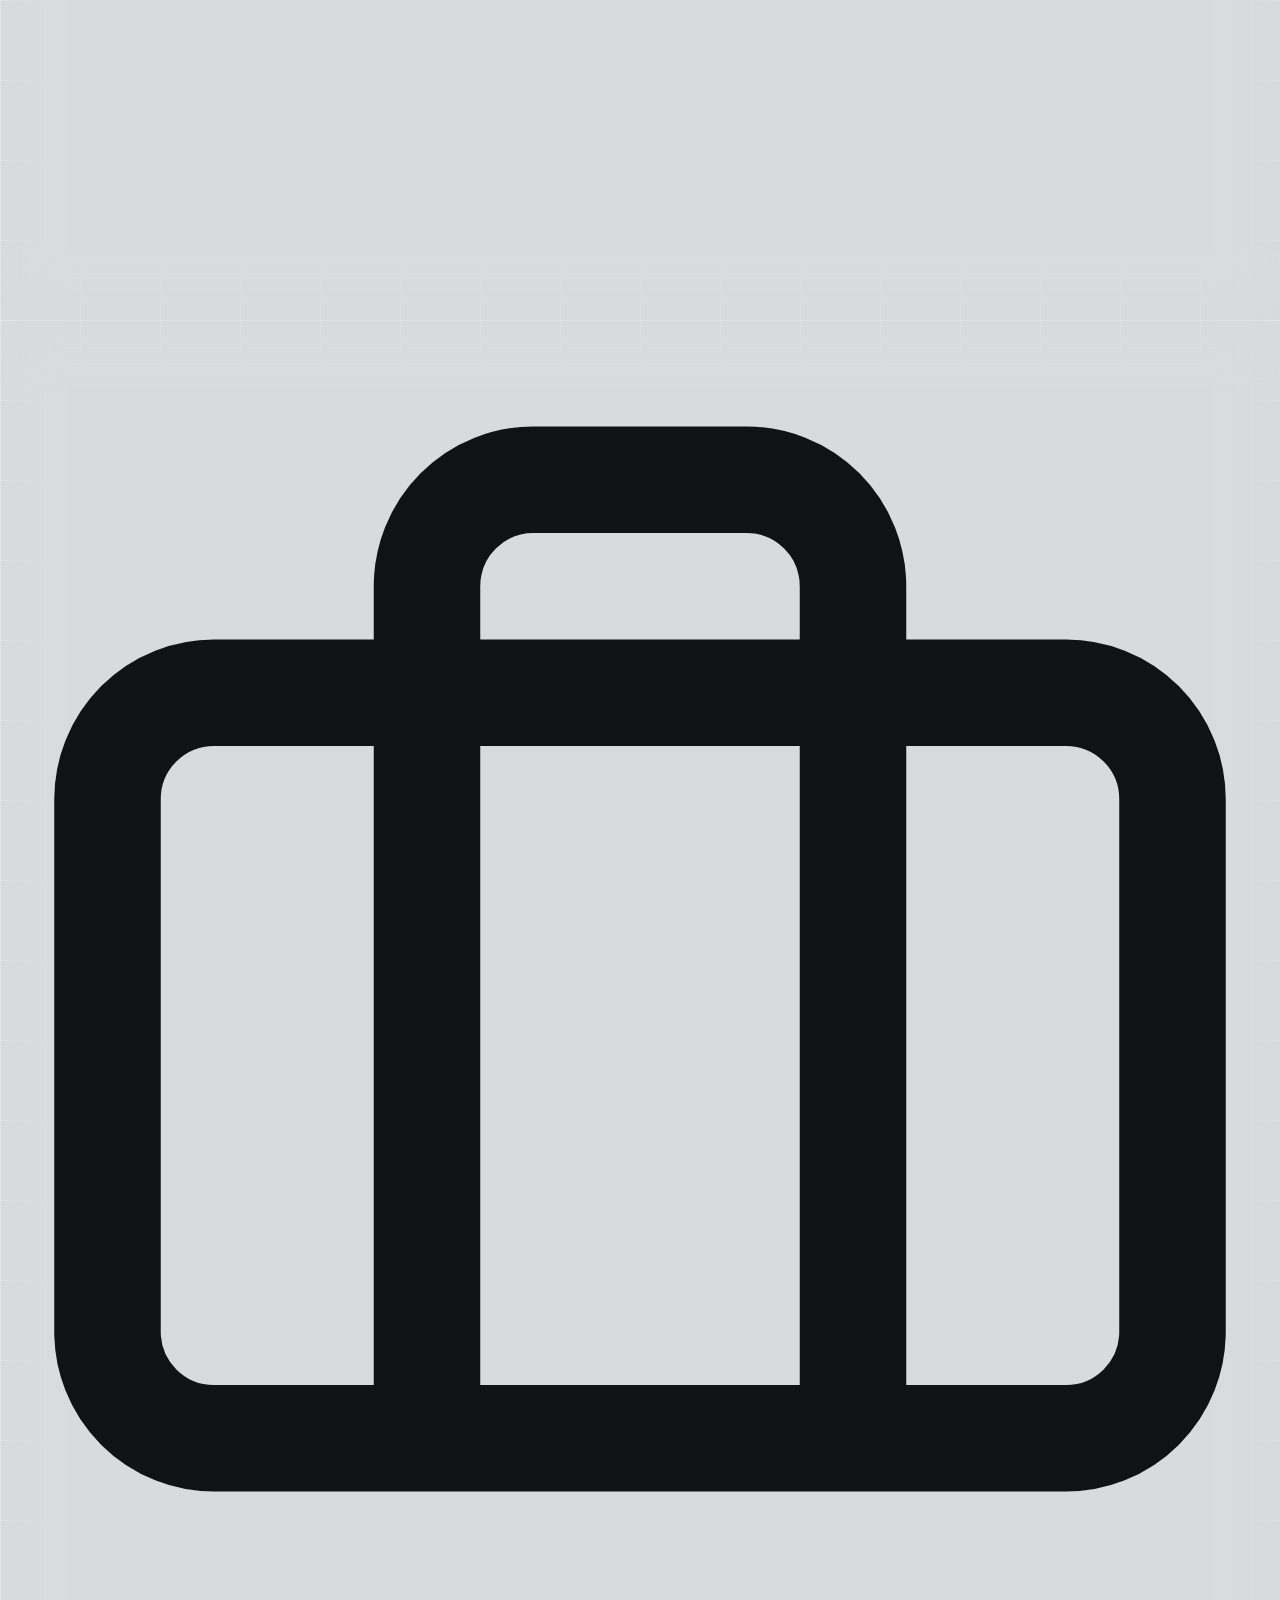
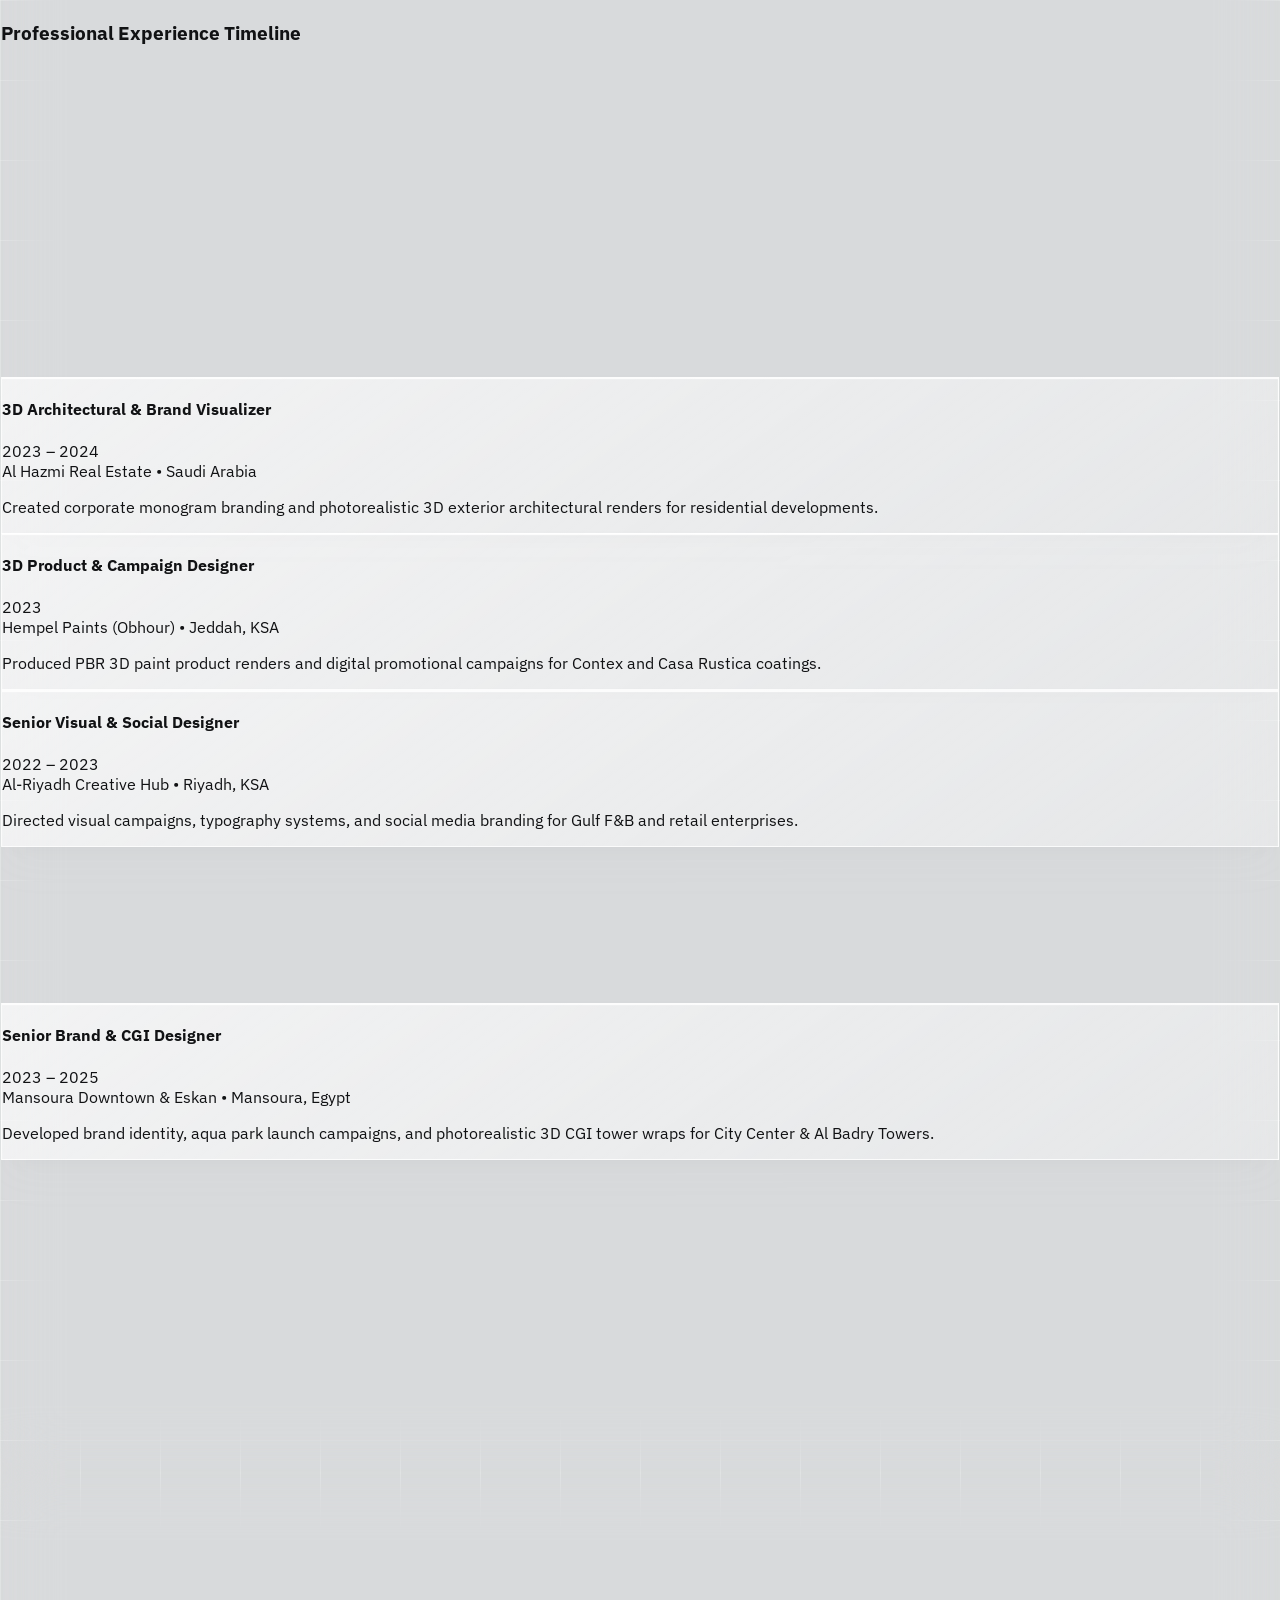
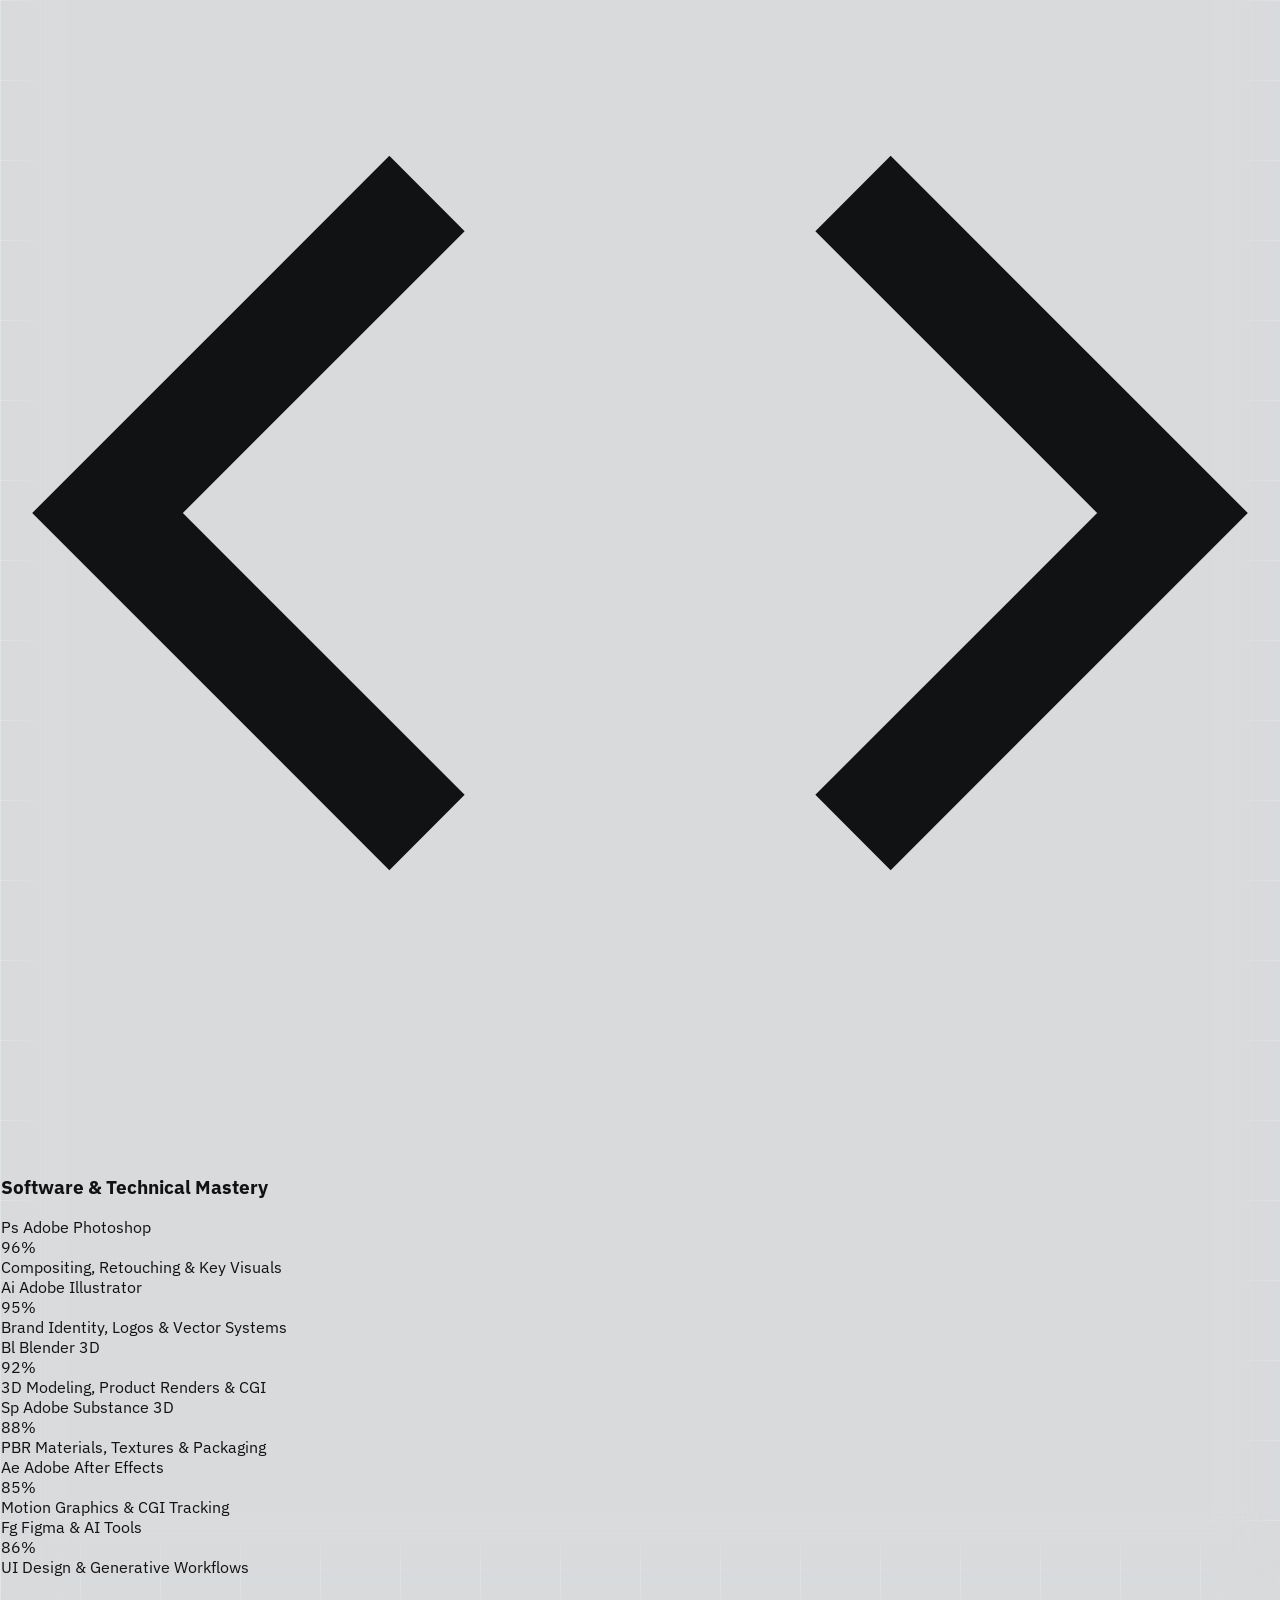
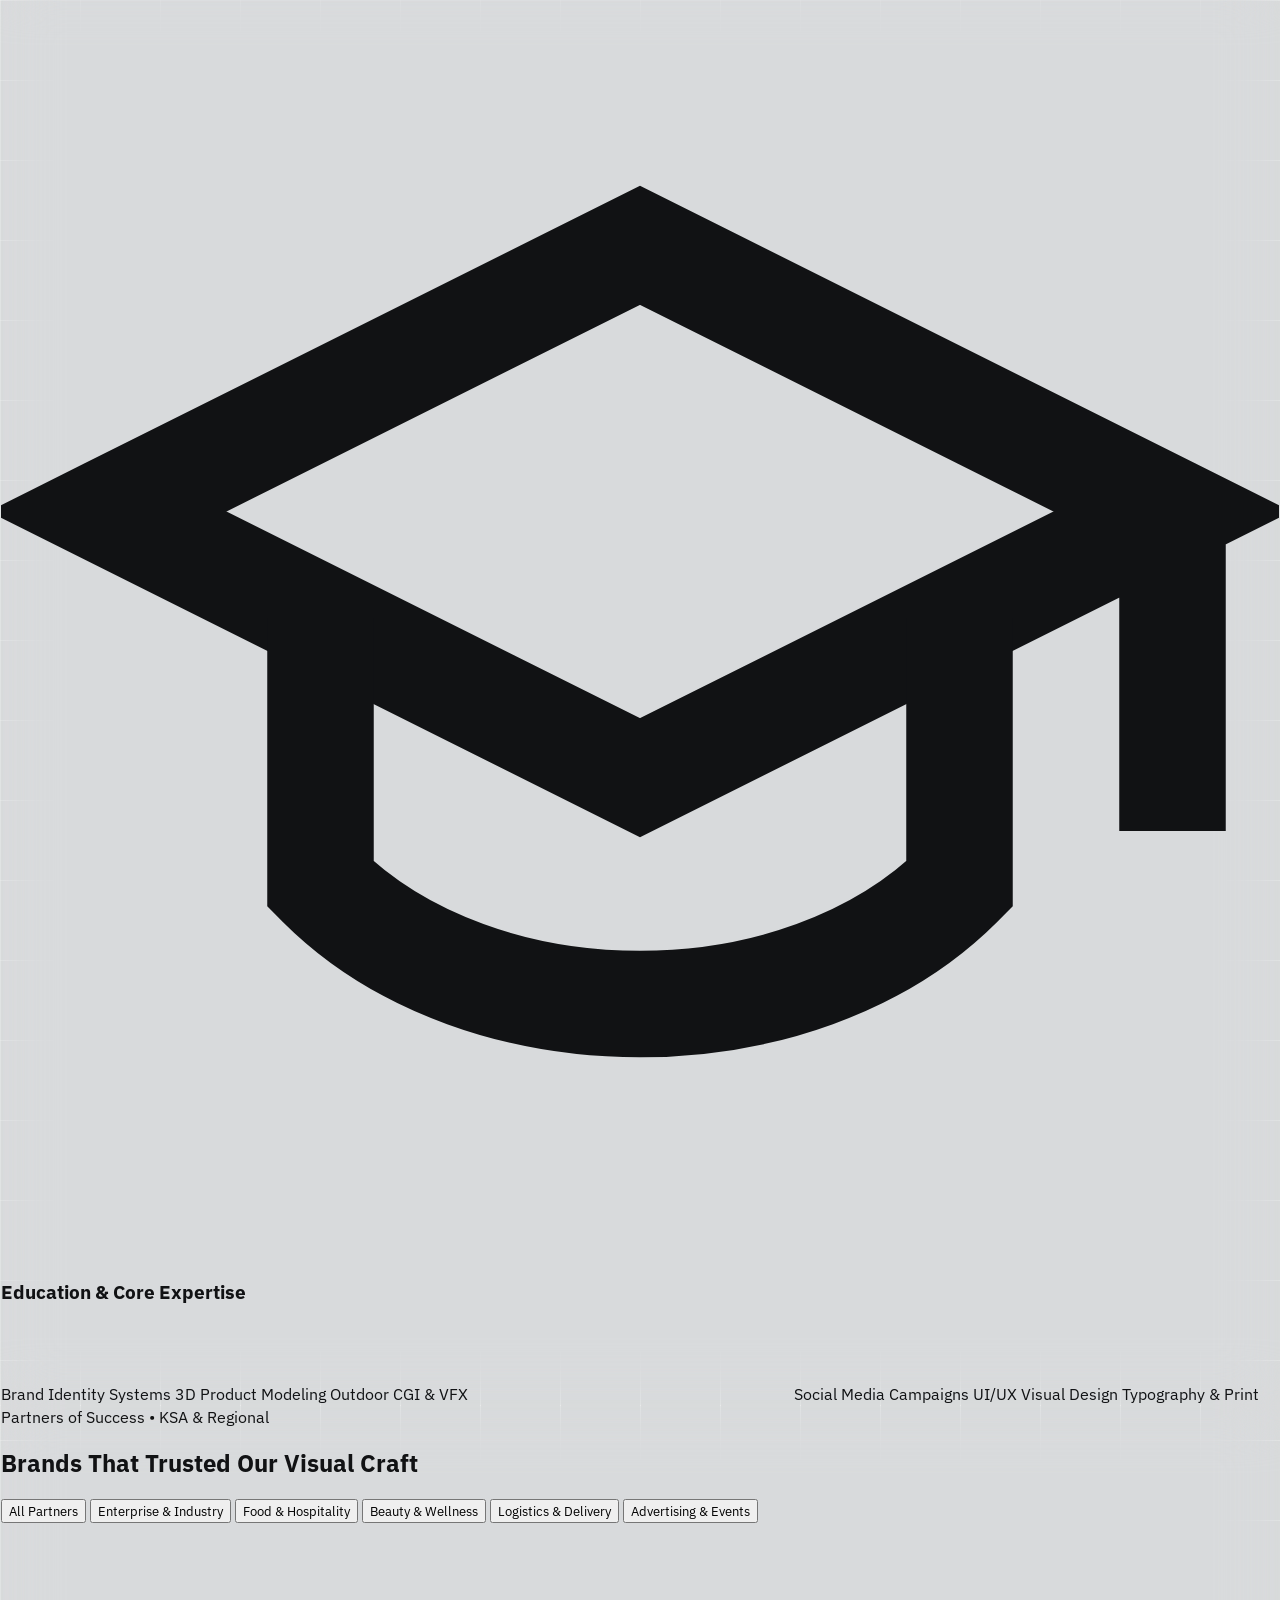
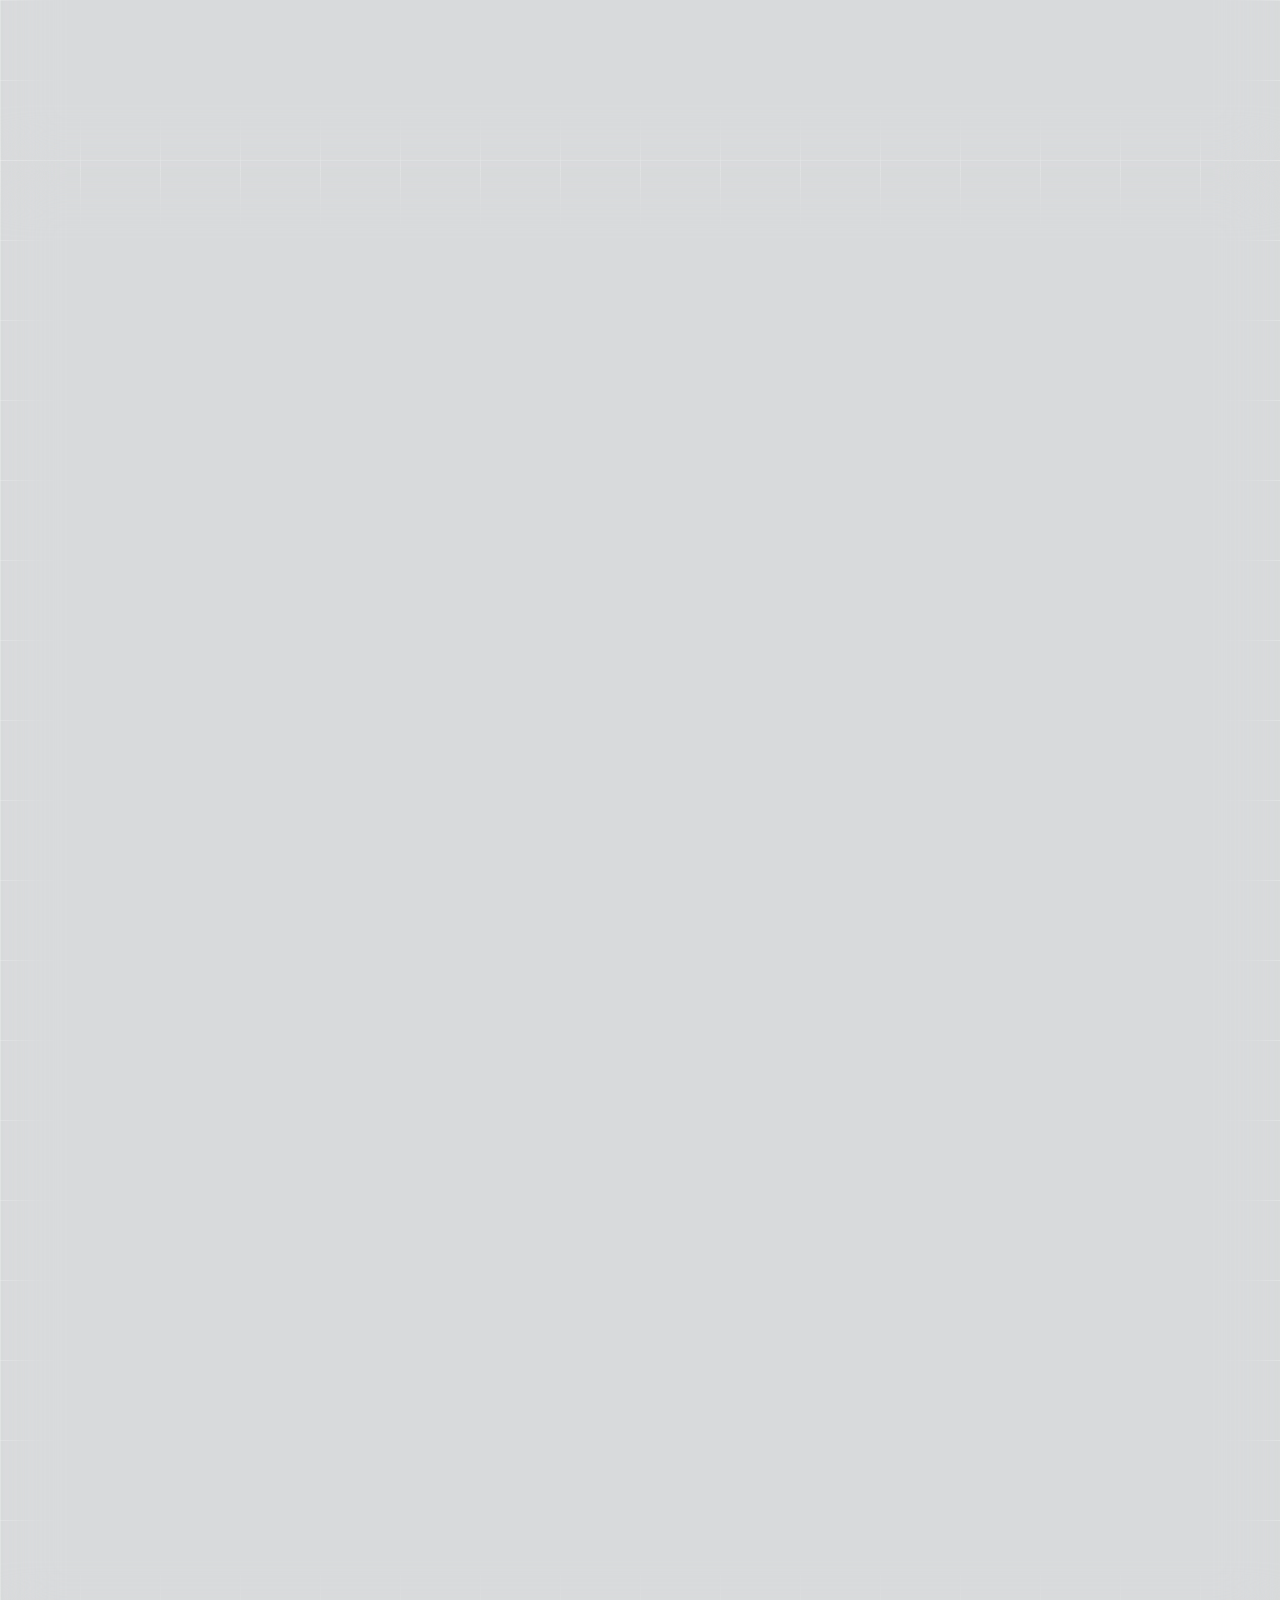
==== commit a3aac2ed: "Add brief branded portfolio loader Co-authored-by: Copilot <223556219+Copilot@users.noreply.github.c" ====
--- a/Portfolio.html
+++ b/Portfolio.html
@@ -18,6 +18,9 @@
   <meta name="twitter:description" content="Brand identity, 3D product visualization, and CGI by Mostafa Khaled." />
   <link rel="preconnect" href="https://anvadgrhanqewgxygisg.supabase.co" crossorigin />
   <link rel="preconnect" href="https://images.unsplash.com" crossorigin />
+  <style>
+    #siteLoader { position: fixed; inset: 0; z-index: 20000; display: grid; place-items: center; background: #D9DADB; color: #111214; }
+  </style>
   <script type="application/ld+json">
     {
       "@context": "https://schema.org",
@@ -29,13 +32,13 @@
       "knowsAbout": ["Brand identity", "3D design", "Product visualization", "CGI"]
     }
   </script>
-  <script src="https://cdn.tailwindcss.com"></script>
   <link rel="preconnect" href="https://fonts.googleapis.com">
   <link rel="preconnect" href="https://fonts.gstatic.com" crossorigin>
   <link href="https://fonts.googleapis.com/css2?family=IBM+Plex+Sans+Arabic:wght@300;400;500;600;700&family=IBM+Plex+Sans:wght@300;400;500;600;700&display=swap" rel="stylesheet" media="print" onload="this.media='all'">
   <noscript><link href="https://fonts.googleapis.com/css2?family=IBM+Plex+Sans+Arabic:wght@300;400;500;600;700&family=IBM+Plex+Sans:wght@300;400;500;600;700&display=swap" rel="stylesheet"></noscript>
   <script>
-    tailwind.config = {
+    window.tailwind = window.tailwind || {};
+    window.tailwind.config = {
       theme: {
         extend: {
           fontFamily: {
@@ -47,9 +50,18 @@
       }
     };
   </script>
+  <script src="https://cdn.tailwindcss.com" defer></script>
   <link rel="stylesheet" href="./assets/css/styles.css" />
 </head>
 <body class="architectural-grid min-h-screen flex flex-col justify-between selection:bg-obsidian selection:text-white">
+  <div id="siteLoader" class="site-loader" role="status" aria-live="polite" aria-label="Preparing your portfolio / جارٍ تجهيز معرض الأعمال">
+    <div class="site-loader-content">
+      <span class="site-loader-mark" aria-hidden="true"><span></span></span>
+      <p class="site-loader-name">Mostafa Khaled</p>
+      <p class="site-loader-caption">CREATIVE PORTFOLIO</p>
+      <span class="site-loader-track" aria-hidden="true"><span></span></span>
+    </div>
+  </div>
 
   <!-- ==================== TOP NAVIGATION HEADER ==================== -->
   <header class="fixed top-0 inset-x-0 z-[9999] py-4 pointer-events-none">
--- a/assets/css/styles.css
+++ b/assets/css/styles.css
@@ -17,6 +17,113 @@
     }
     [dir="rtl"] body, [dir="rtl"] * {
       font-family: 'IBM Plex Sans Arabic', 'IBM Plex Sans', sans-serif !important;
+    }
+    .site-loader {
+      position: fixed;
+      inset: 0;
+      z-index: 20000;
+      display: grid;
+      place-items: center;
+      background:
+        radial-gradient(circle at 50% 42%, rgba(255, 255, 255, 0.75), transparent 34%),
+        var(--brand-bg, #D9DADB);
+      color: var(--brand-primary, #111214);
+      opacity: 1;
+      visibility: visible;
+      transition: opacity 240ms ease, visibility 240ms ease;
+      animation: site-loader-failsafe 1s 5s forwards;
+    }
+    .site-loader.is-hidden {
+      opacity: 0;
+      visibility: hidden;
+      pointer-events: none;
+      animation: none;
+    }
+    .site-loader-content {
+      display: flex;
+      flex-direction: column;
+      align-items: center;
+      gap: 10px;
+      padding: 24px;
+      text-align: center;
+    }
+    .site-loader-mark {
+      display: grid;
+      width: 52px;
+      height: 52px;
+      place-items: center;
+      border: 1px solid rgba(17, 18, 20, 0.18);
+      border-radius: 50%;
+      animation: site-loader-spin 1.2s linear infinite;
+    }
+    .site-loader-mark::before,
+    .site-loader-mark span {
+      grid-area: 1 / 1;
+      border-radius: 50%;
+    }
+    .site-loader-mark::before {
+      width: 36px;
+      height: 36px;
+      border: 1px solid rgba(17, 18, 20, 0.12);
+      content: "";
+    }
+    .site-loader-mark span {
+      width: 6px;
+      height: 6px;
+      align-self: start;
+      margin-top: -3px;
+      background: var(--brand-primary, #111214);
+      box-shadow: 0 0 0 4px rgba(17, 18, 20, 0.08);
+    }
+    .site-loader-name {
+      margin: 8px 0 0;
+      font-size: 17px;
+      font-weight: 600;
+      letter-spacing: 0.02em;
+    }
+    .site-loader-caption {
+      margin: 0;
+      color: var(--brand-muted, #5A5C60);
+      font-size: 9px;
+      font-weight: 600;
+      letter-spacing: 0.24em;
+    }
+    .site-loader-track {
+      width: 112px;
+      height: 2px;
+      margin-top: 6px;
+      overflow: hidden;
+      border-radius: 999px;
+      background: rgba(17, 18, 20, 0.12);
+    }
+    .site-loader-track span {
+      display: block;
+      width: 38%;
+      height: 100%;
+      border-radius: inherit;
+      background: var(--brand-primary, #111214);
+      animation: site-loader-progress 1.15s ease-in-out infinite;
+    }
+    @keyframes site-loader-spin {
+      to { transform: rotate(360deg); }
+    }
+    @keyframes site-loader-progress {
+      0% { transform: translateX(-120%); }
+      100% { transform: translateX(380%); }
+    }
+    @keyframes site-loader-failsafe {
+      to { opacity: 0; visibility: hidden; pointer-events: none; }
+    }
+    @media (prefers-reduced-motion: reduce) {
+      .site-loader-mark,
+      .site-loader-track span {
+        animation: none;
+      }
+      .site-loader {
+        animation-duration: 1s;
+        animation-delay: 8s;
+        transition-duration: 0.01ms;
+      }
     }
     .architectural-grid {
       background-color: var(--brand-bg);
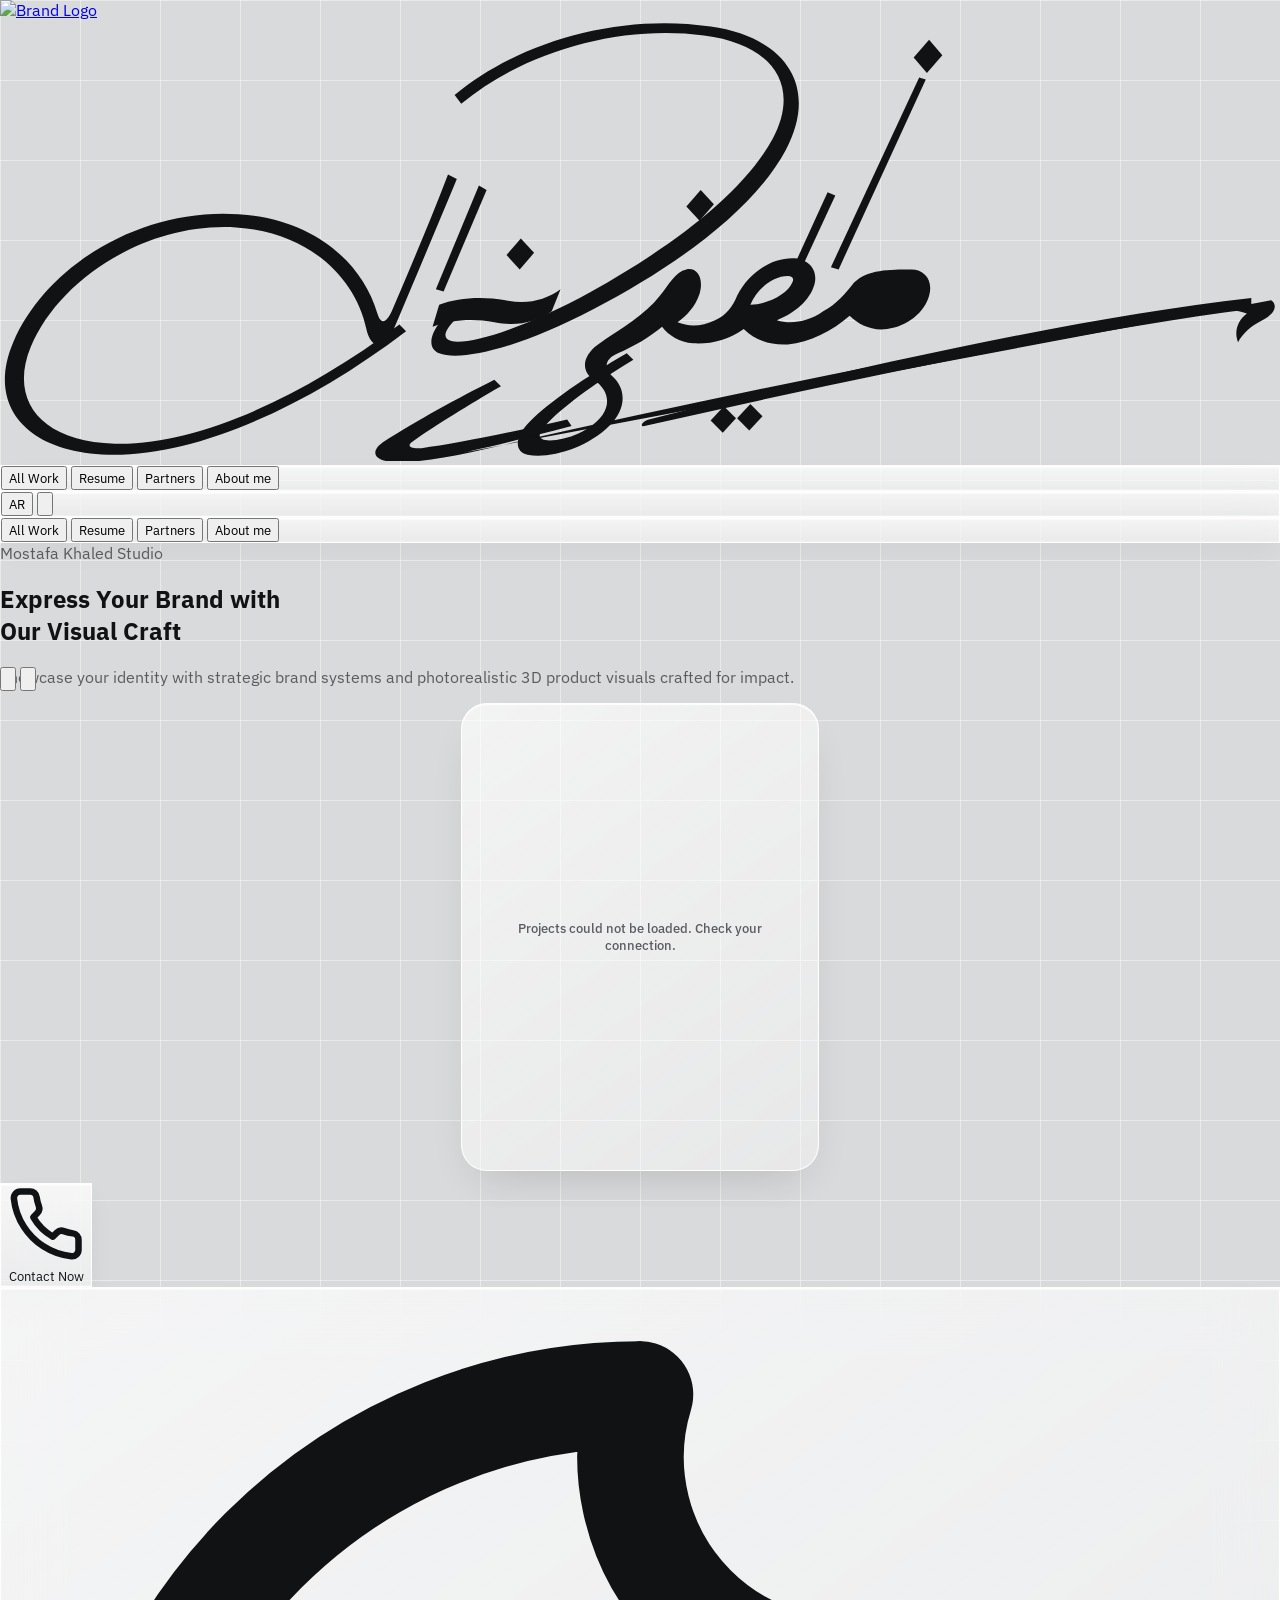
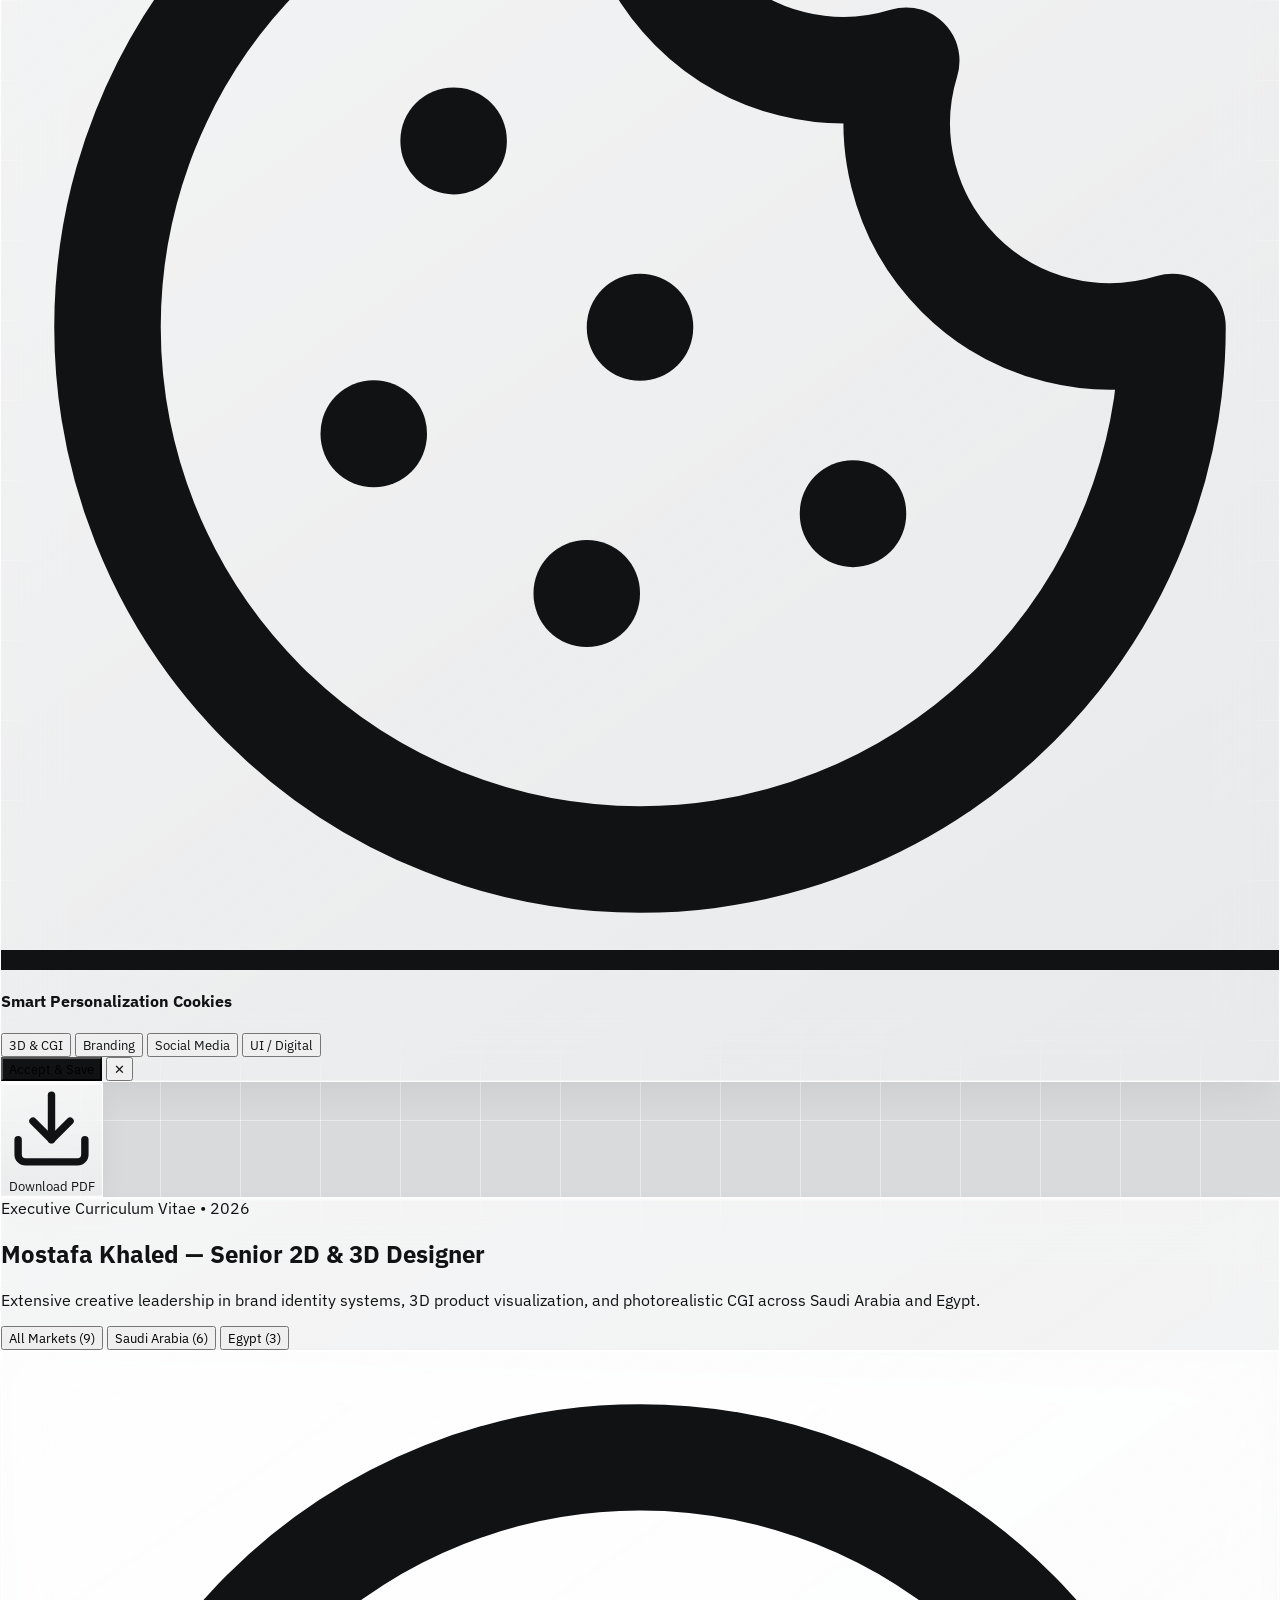
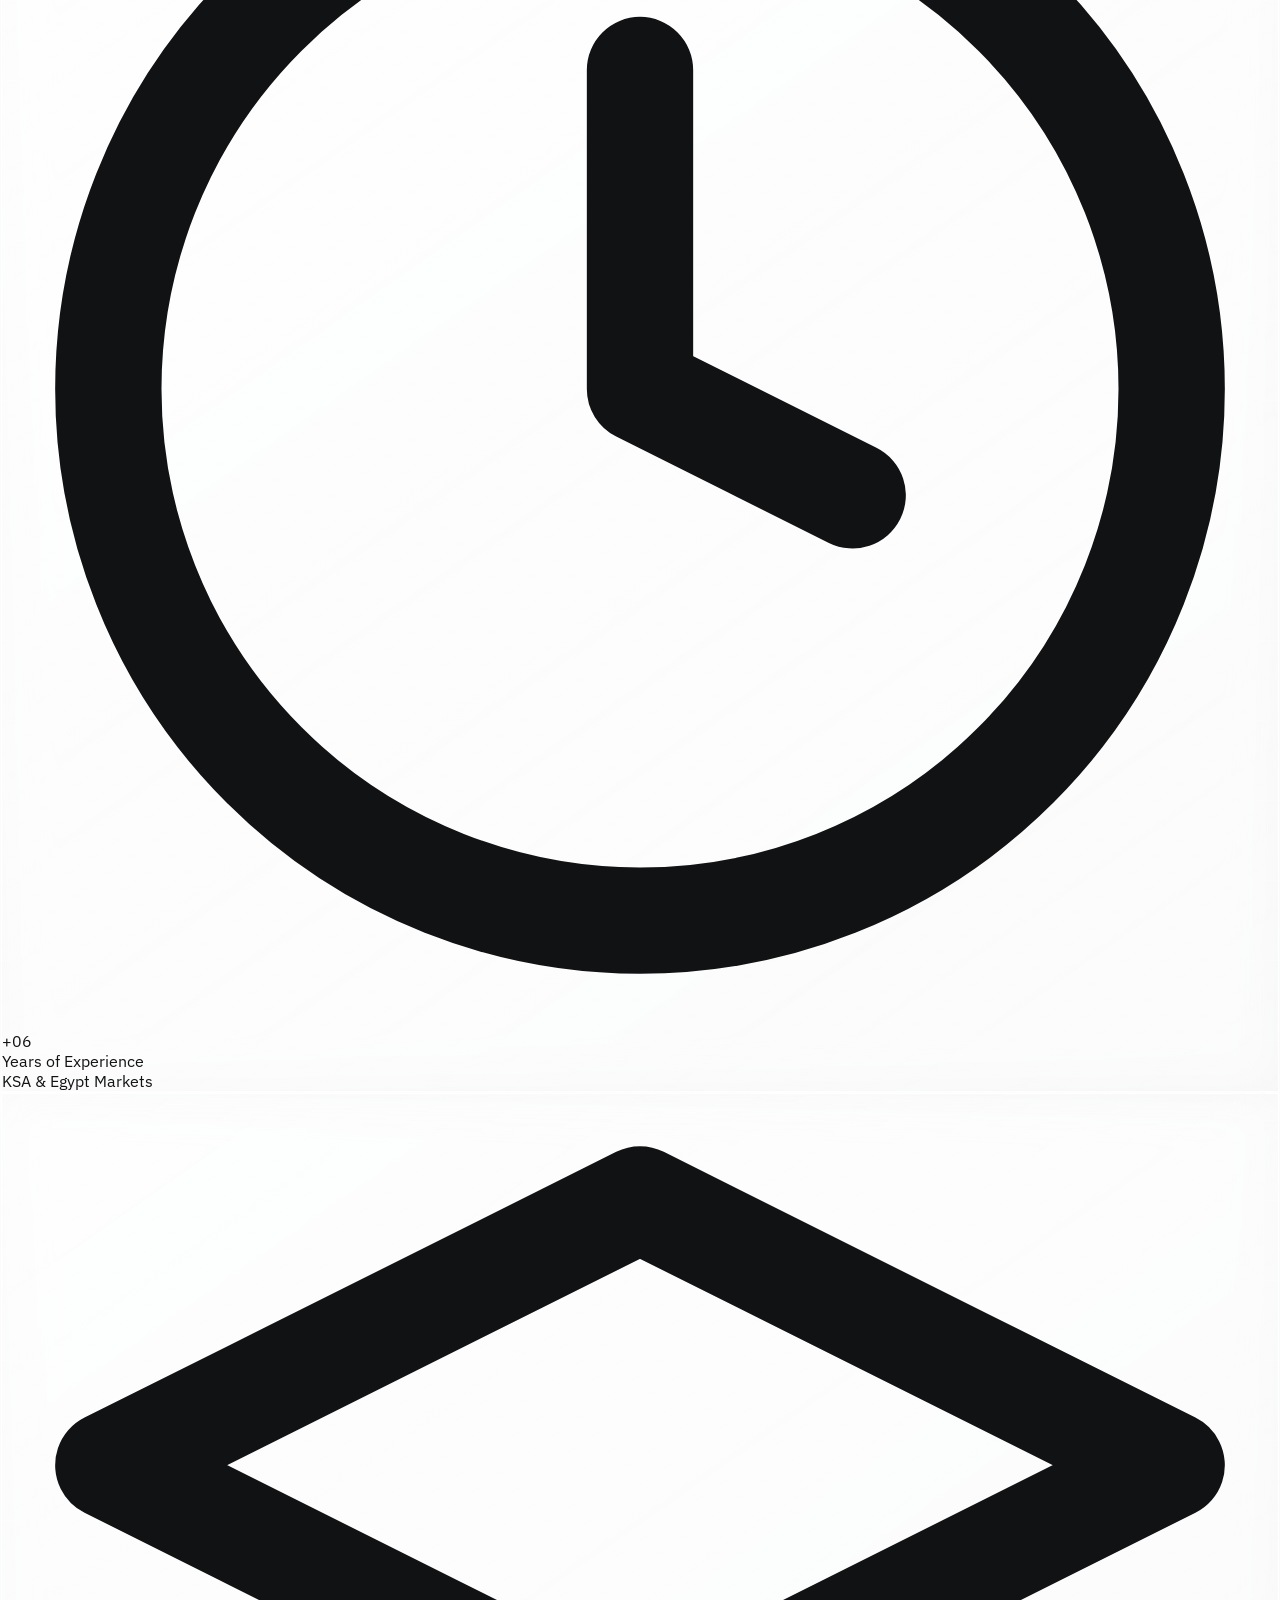
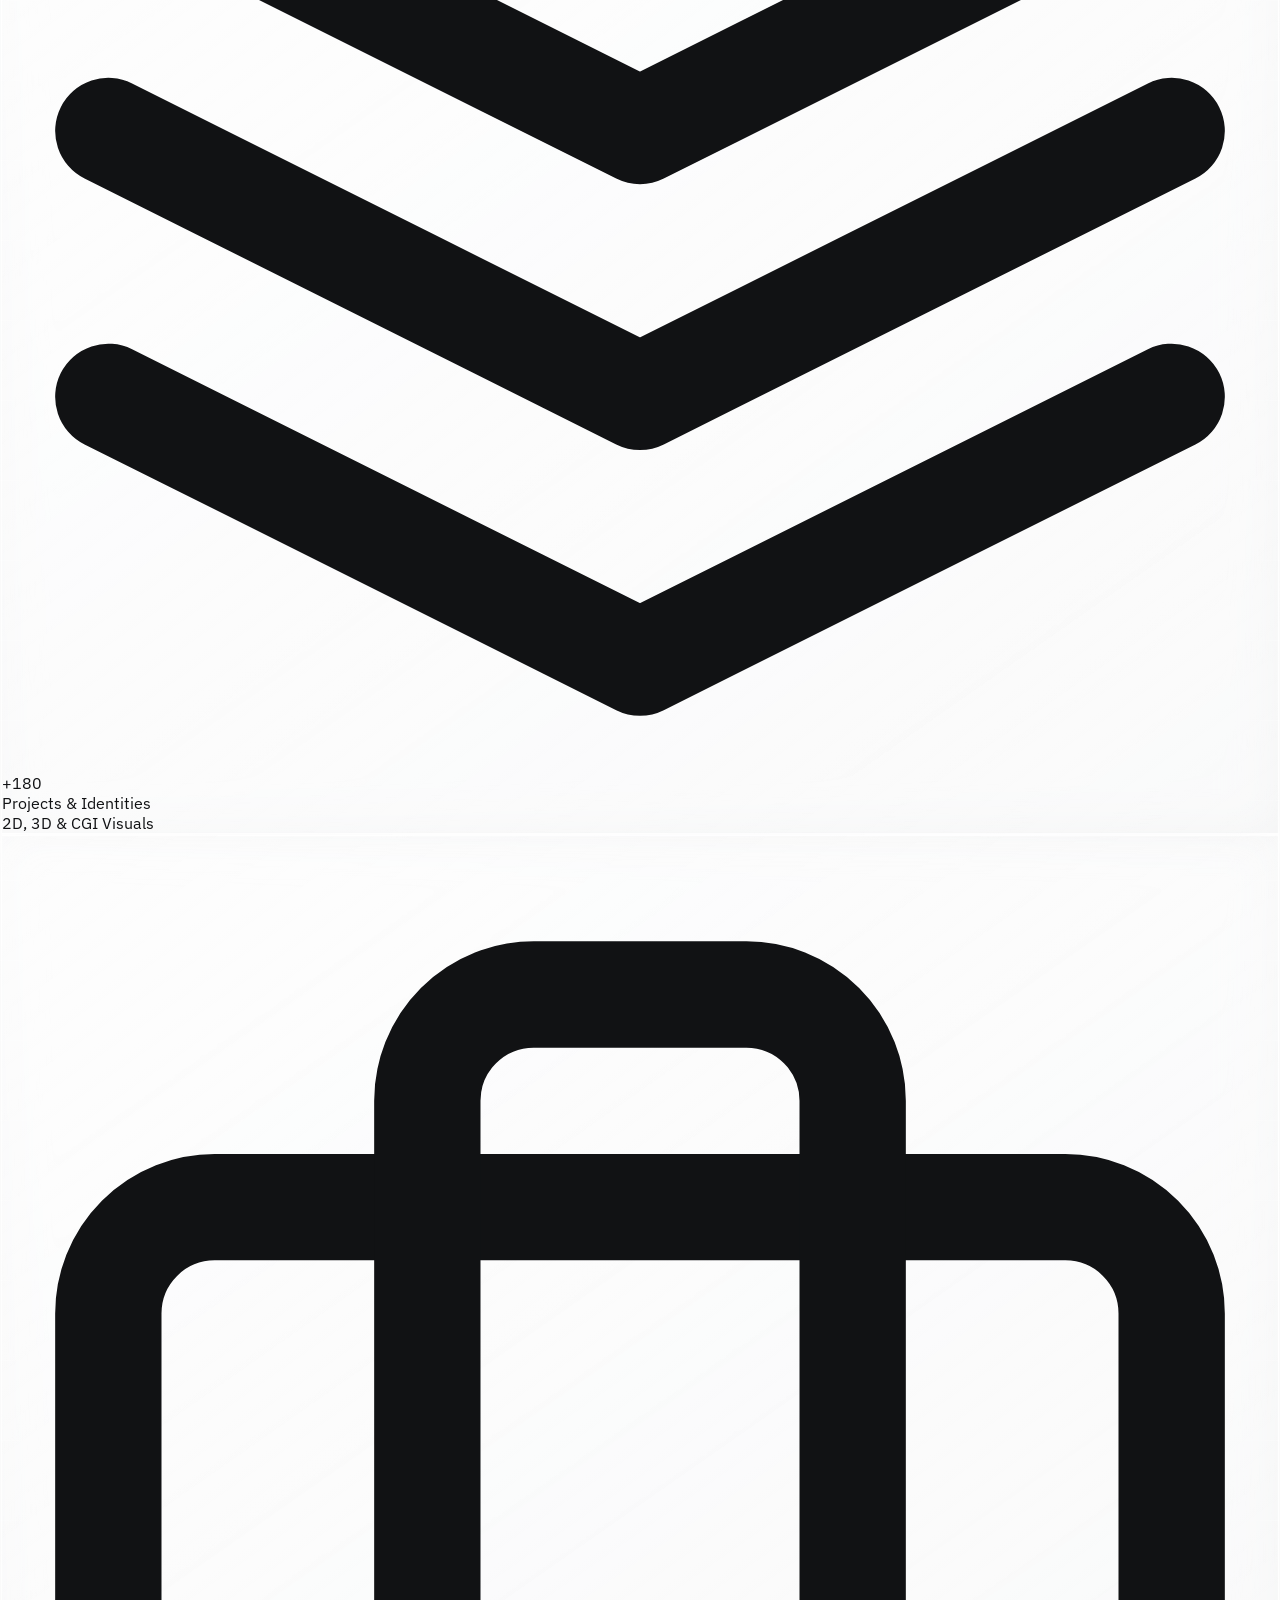
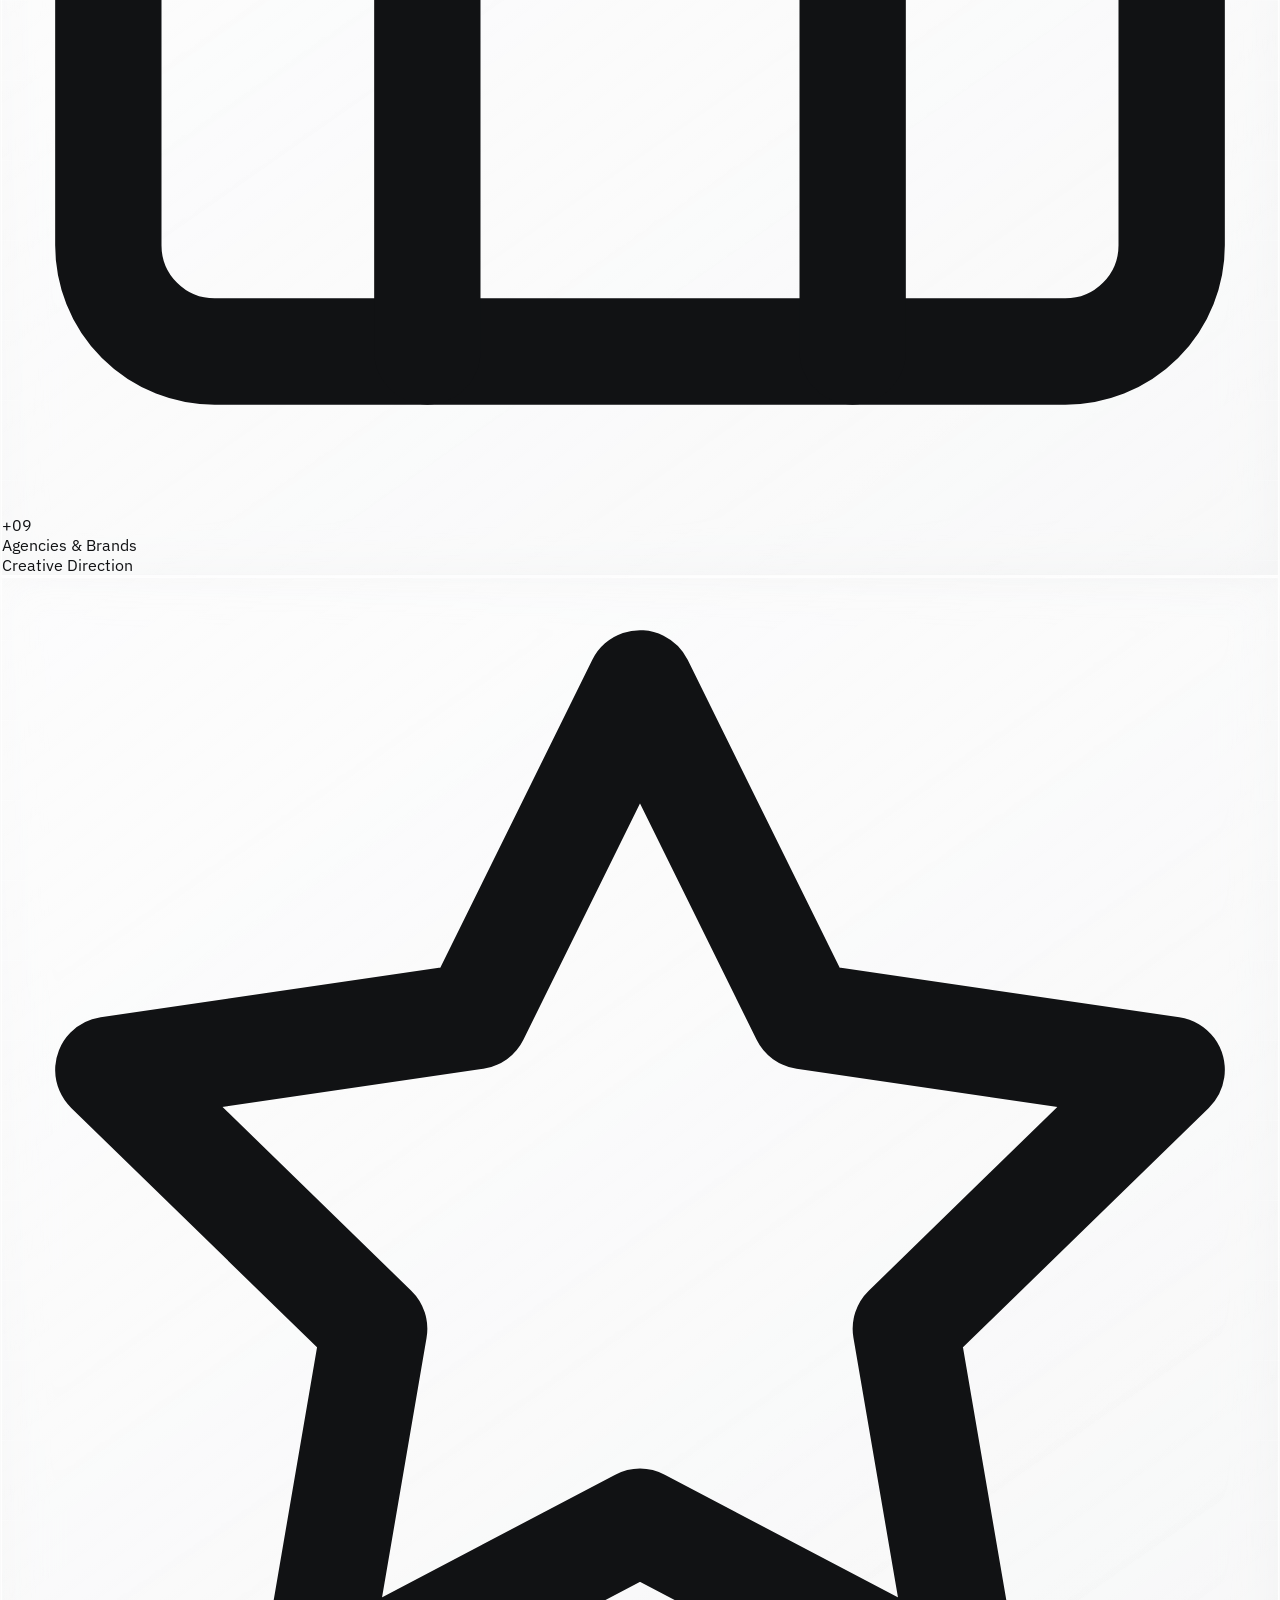
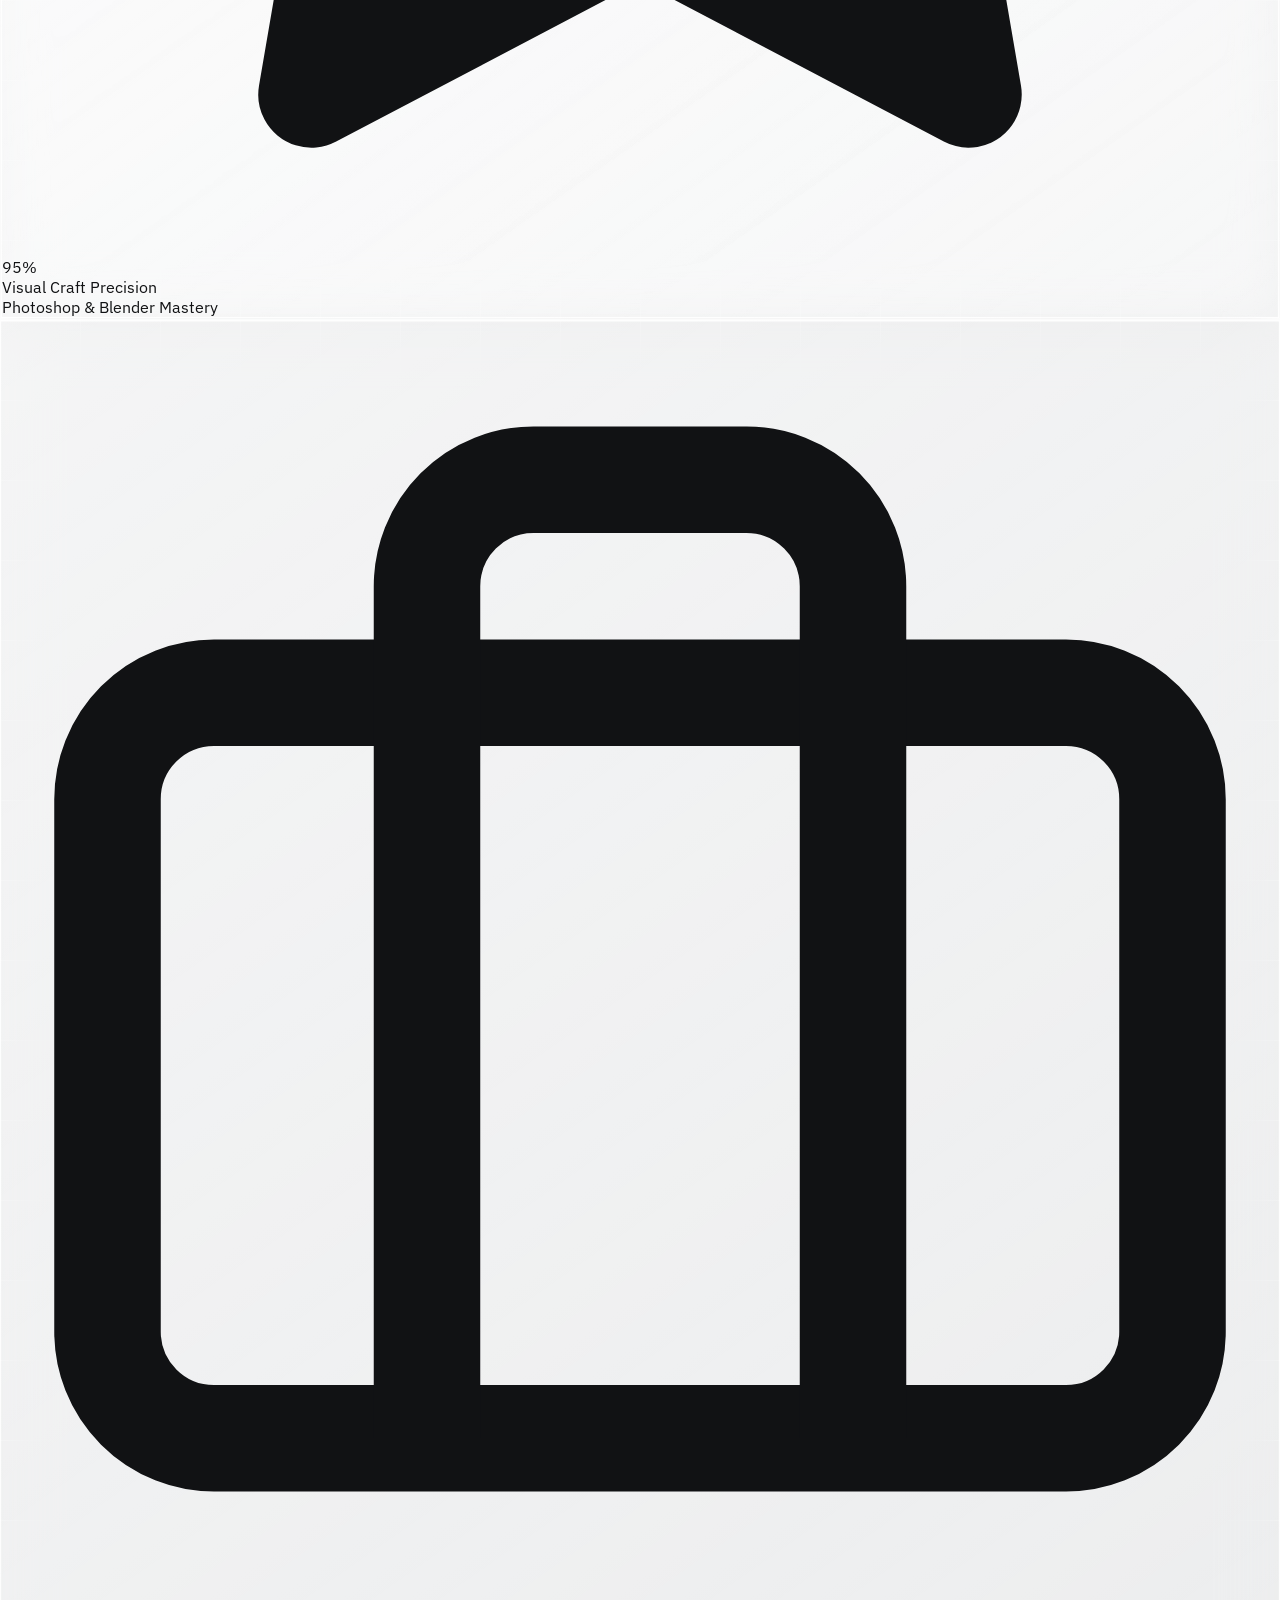
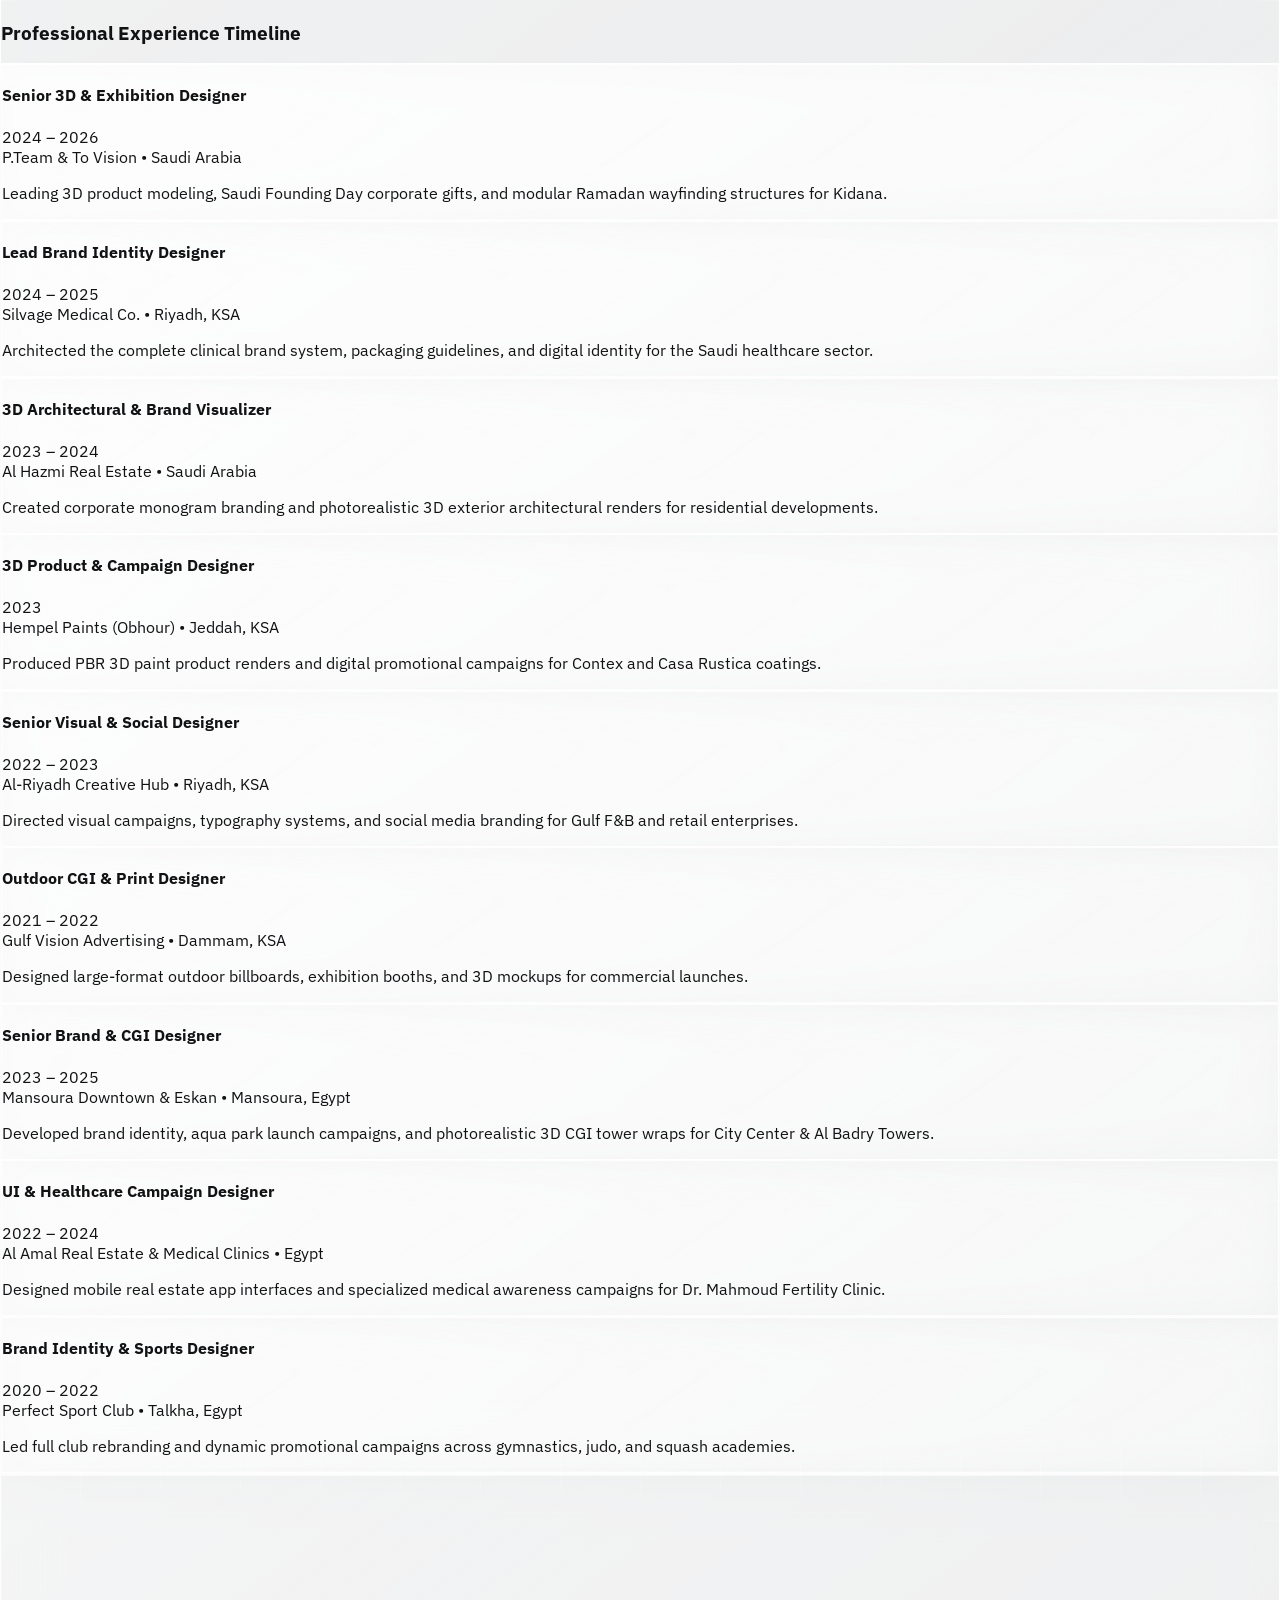
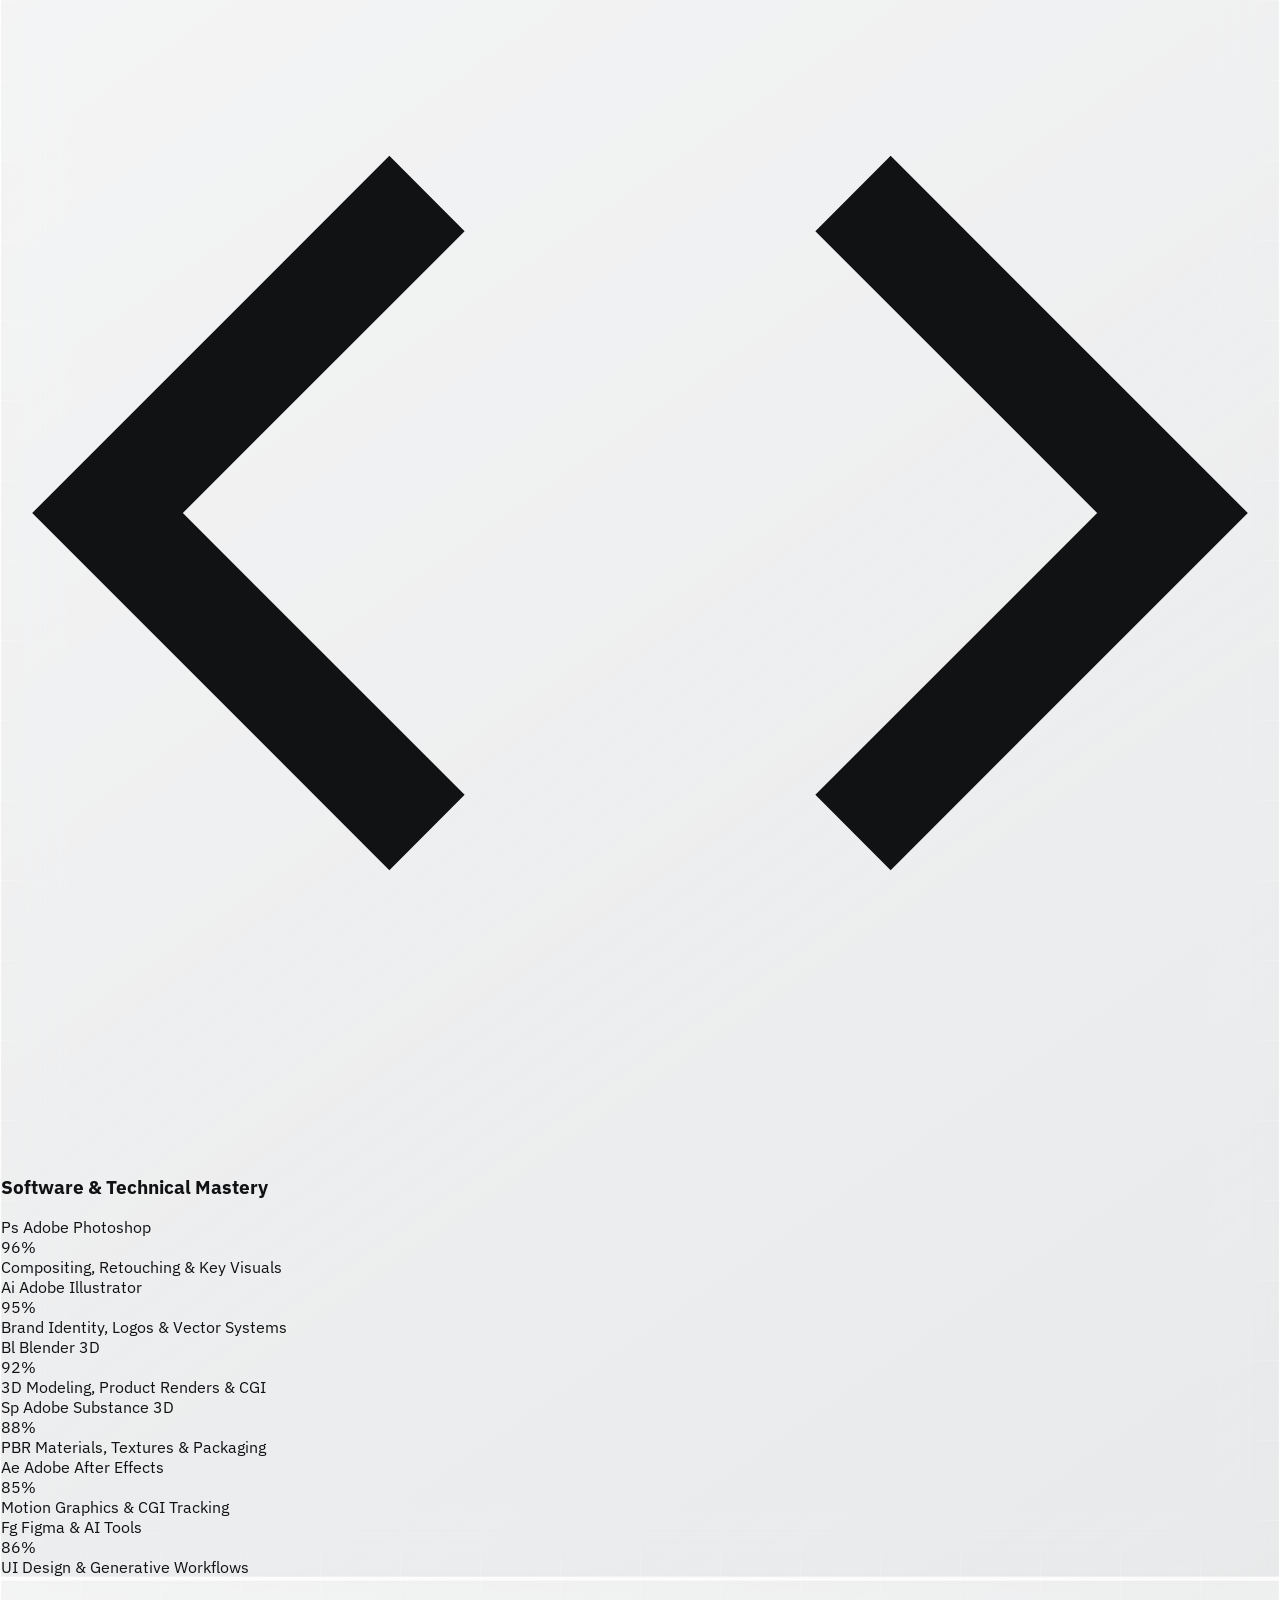
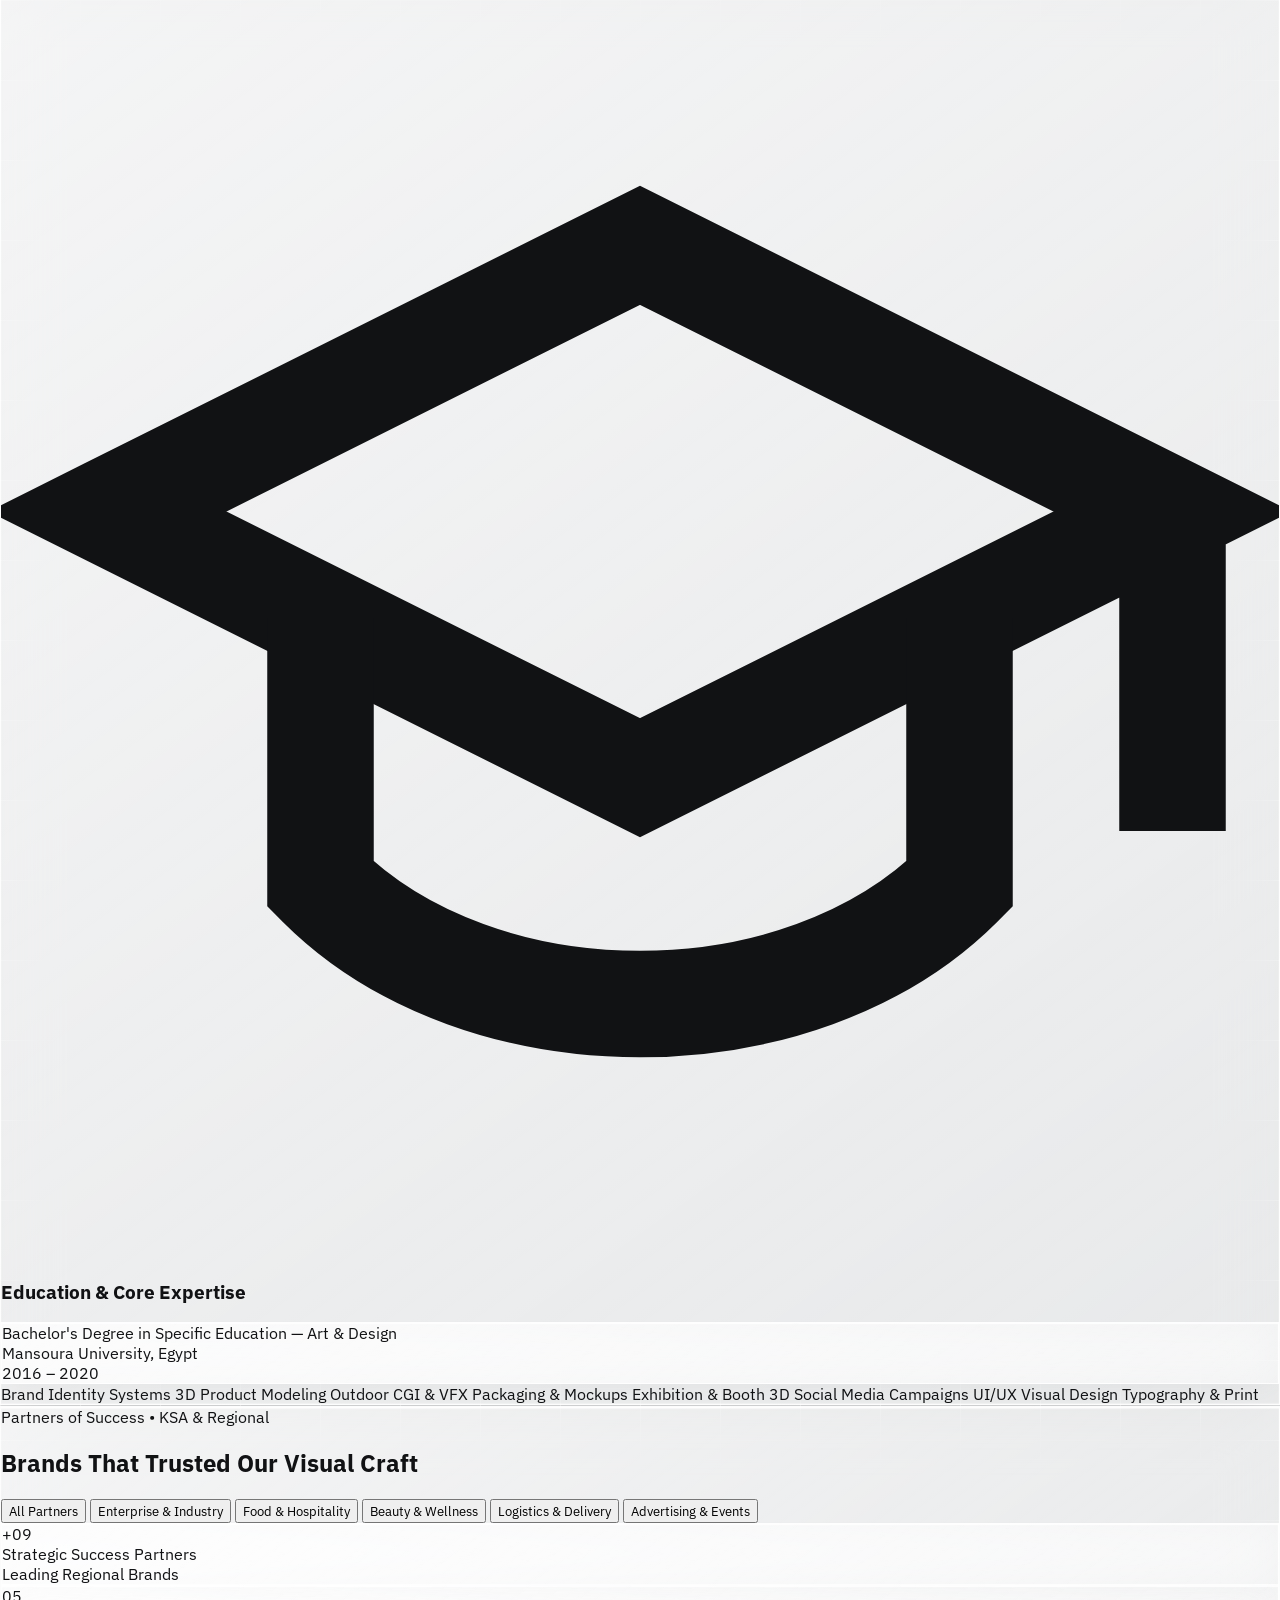
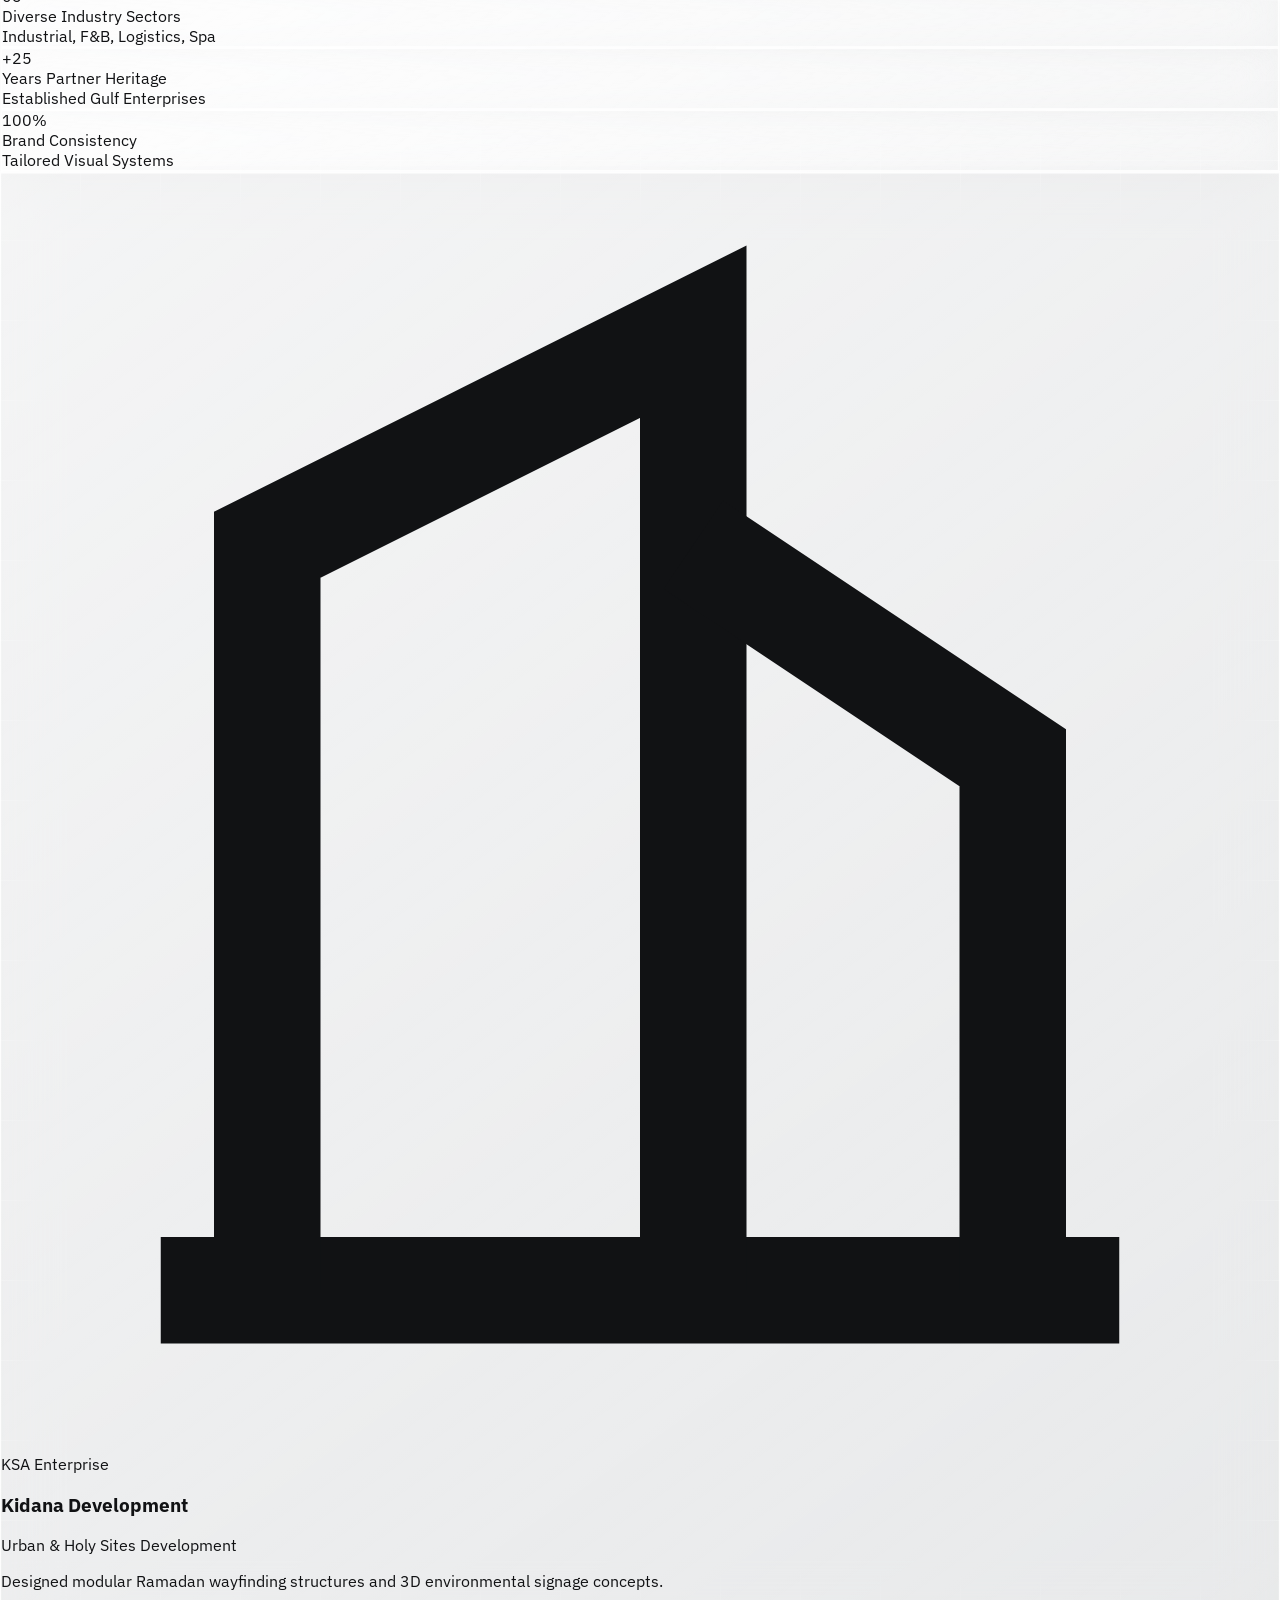
==== commit f1a34f10: "Polish mobile portfolio usability Co-authored-by: Copilot <223556219+Copilot@users.noreply.github.co" ====
--- a/Portfolio.html
+++ b/Portfolio.html
@@ -110,7 +110,7 @@
       </nav>
 
       <!-- Right: Unified Language & Admin Control Panel Login Glass Pill -->
-      <div class="glass-pill h-10 px-1.5 rounded-full flex items-center shadow-sm pointer-events-auto relative z-[99999]">
+      <div id="headerUtilityControls" class="glass-pill h-10 px-1.5 rounded-full flex items-center shadow-sm pointer-events-auto relative z-[99999]">
         <button id="langToggleBtn" type="button" aria-label="Switch Language" class="h-8 px-3 rounded-full text-xs font-semibold text-[#111214] hover:bg-white/60 transition-all cursor-pointer">
           AR
         </button>
--- a/assets/css/styles.css
+++ b/assets/css/styles.css
@@ -303,6 +303,35 @@
       height: 100%;
       object-fit: cover;
       pointer-events: none;
+    }
+    .carousel-empty-state {
+      display: flex;
+      width: 300px;
+      aspect-ratio: 300 / 410;
+      flex-direction: column;
+      align-items: center;
+      justify-content: center;
+      gap: 16px;
+      padding: 28px;
+      border: 1px solid rgba(255, 255, 255, 0.9);
+      border-radius: 26px;
+      background: linear-gradient(145deg, rgba(255, 255, 255, 0.68), rgba(255, 255, 255, 0.38));
+      box-shadow: 0 20px 46px -18px rgba(0, 0, 0, 0.16), inset 0 1px 1px rgba(255, 255, 255, 0.9);
+      color: var(--brand-muted);
+      text-align: center;
+      font-size: 13px;
+      font-weight: 500;
+    }
+    .carousel-empty-state p {
+      margin: 0;
+    }
+    .carousel-empty-state-mark {
+      width: 28px;
+      height: 28px;
+      border: 2px solid rgba(17, 18, 20, 0.12);
+      border-top-color: var(--brand-primary);
+      border-radius: 50%;
+      animation: site-loader-spin 1s linear infinite;
     }
 
     body.admin-dashboard-active {
@@ -1153,6 +1182,11 @@
 }
 
 @media (max-width: 639px) {
+  body > header {
+    top: env(safe-area-inset-top);
+    padding-top: 12px;
+  }
+
   #defaultSignatureSvg {
     height: 44px;
   }
@@ -1166,26 +1200,47 @@
     top: calc(100% + 16px);
     left: 16px;
     right: 16px;
+    max-width: calc(100vw - 32px);
     z-index: 99999;
     display: flex;
     align-items: center;
-    gap: 2px;
+    gap: 6px;
     padding: 5px;
+    overflow-x: auto;
     border-radius: 18px;
     pointer-events: auto;
+    overscroll-behavior-inline: contain;
+    scrollbar-width: none;
+    scroll-snap-type: x mandatory;
+  }
+
+  .mobile-page-nav::-webkit-scrollbar,
+  .cms-dashboard-nav::-webkit-scrollbar {
+    display: none;
   }
 
   .mobile-page-nav .nav-pill-btn {
-    flex: 1 1 0;
+    min-height: 44px;
+    flex: 0 0 auto;
     min-width: 0;
-    padding: 8px 4px;
+    padding: 10px 12px;
     border-radius: 13px;
     color: #5A5C60;
     font-size: 10px;
     font-weight: 500;
     line-height: 1.2;
     white-space: nowrap;
+    scroll-snap-align: center;
     transition: background-color 0.18s ease, color 0.18s ease;
+  }
+
+  #headerUtilityControls {
+    min-height: 44px;
+  }
+
+  #headerUtilityControls #langToggleBtn,
+  #headerUtilityControls #headerAccountBtn {
+    min-height: 40px;
   }
 
   .mobile-page-nav .nav-pill-btn.active {
@@ -1201,11 +1256,13 @@
   }
 
   #homePortfolioView {
-    height: 100vh !important;
-    height: 100svh !important;
-    min-height: 540px;
-    padding-top: 126px !important;
-    padding-bottom: max(14px, env(safe-area-inset-bottom)) !important;
+    height: auto !important;
+    min-height: 100vh;
+    min-height: 100svh;
+    overflow: visible;
+    gap: clamp(18px, 3svh, 30px);
+    padding-top: max(132px, calc(env(safe-area-inset-top) + 116px)) !important;
+    padding-bottom: max(20px, env(safe-area-inset-bottom)) !important;
     justify-content: space-evenly !important;
   }
 
@@ -1213,7 +1270,8 @@
   #partnersView,
   #aboutView,
   #projectPageView {
-    padding-top: 140px !important;
+    padding-top: max(148px, calc(env(safe-area-inset-top) + 132px)) !important;
+    padding-bottom: max(72px, calc(env(safe-area-inset-bottom) + 56px)) !important;
   }
 
   #heroEditorialTitle {
@@ -1239,13 +1297,17 @@
     aspect-ratio: 300 / 410;
   }
 
+  .carousel-empty-state {
+    width: clamp(220px, 68vw, 260px);
+  }
+
   .carousel-nav-btn {
     position: absolute;
     top: 50%;
     z-index: 300;
     display: flex;
-    width: 36px;
-    height: 36px;
+    width: 44px;
+    height: 44px;
     align-items: center;
     justify-content: center;
     border: 1px solid rgba(255, 255, 255, 0.9);
@@ -1337,17 +1399,64 @@
     max-width: 100%;
     overflow-wrap: anywhere;
   }
+
+  #projectPageView .project-images-grid,
+  #projectPageView #modalProjectGallery.project-gallery-new-grid {
+    grid-template-columns: minmax(0, 1fr) !important;
+    gap: 14px !important;
+  }
+
+  #adminDashboardView {
+    padding-top: max(7px, env(safe-area-inset-top));
+    padding-bottom: max(7px, env(safe-area-inset-bottom));
+  }
+
+  .cms-dashboard-nav {
+    scroll-behavior: smooth;
+    scroll-snap-type: x proximity;
+    -webkit-overflow-scrolling: touch;
+    overscroll-behavior-inline: contain;
+  }
+
+  .cms-tab-btn {
+    min-height: 44px;
+    scroll-snap-align: start;
+  }
+
+  #adminDashboardView input:not([type="hidden"]):not([type="file"]):not([type="checkbox"]):not([type="radio"]):not([type="color"]):not([type="button"]):not([type="submit"]):not([type="reset"]):not([type="range"]),
+  #adminDashboardView textarea,
+  #adminDashboardView select {
+    min-height: 44px;
+    font-size: 16px !important;
+  }
+
+  #adminDashboardView textarea {
+    min-height: 112px;
+  }
 }
 
 @media (max-width: 639px) and (orientation: landscape) {
   #homePortfolioView {
-    height: auto !important;
-    min-height: 100svh;
-    overflow: visible;
-    gap: 24px;
+    gap: 18px;
   }
 
   #homePortfolioView .panoramic-ribbon-wrapper {
-    height: 300px;
+    height: clamp(250px, 56svh, 340px);
   }
 }
+
+@media (max-width: 380px) {
+  #contactBtnLabel,
+  #pdfBtnLabel {
+    font-size: 10px;
+  }
+
+  #homeBottomBar {
+    gap: 6px;
+  }
+
+  #contactNowBtn,
+  #downloadPdfBtn {
+    font-size: 10px;
+  }
+}
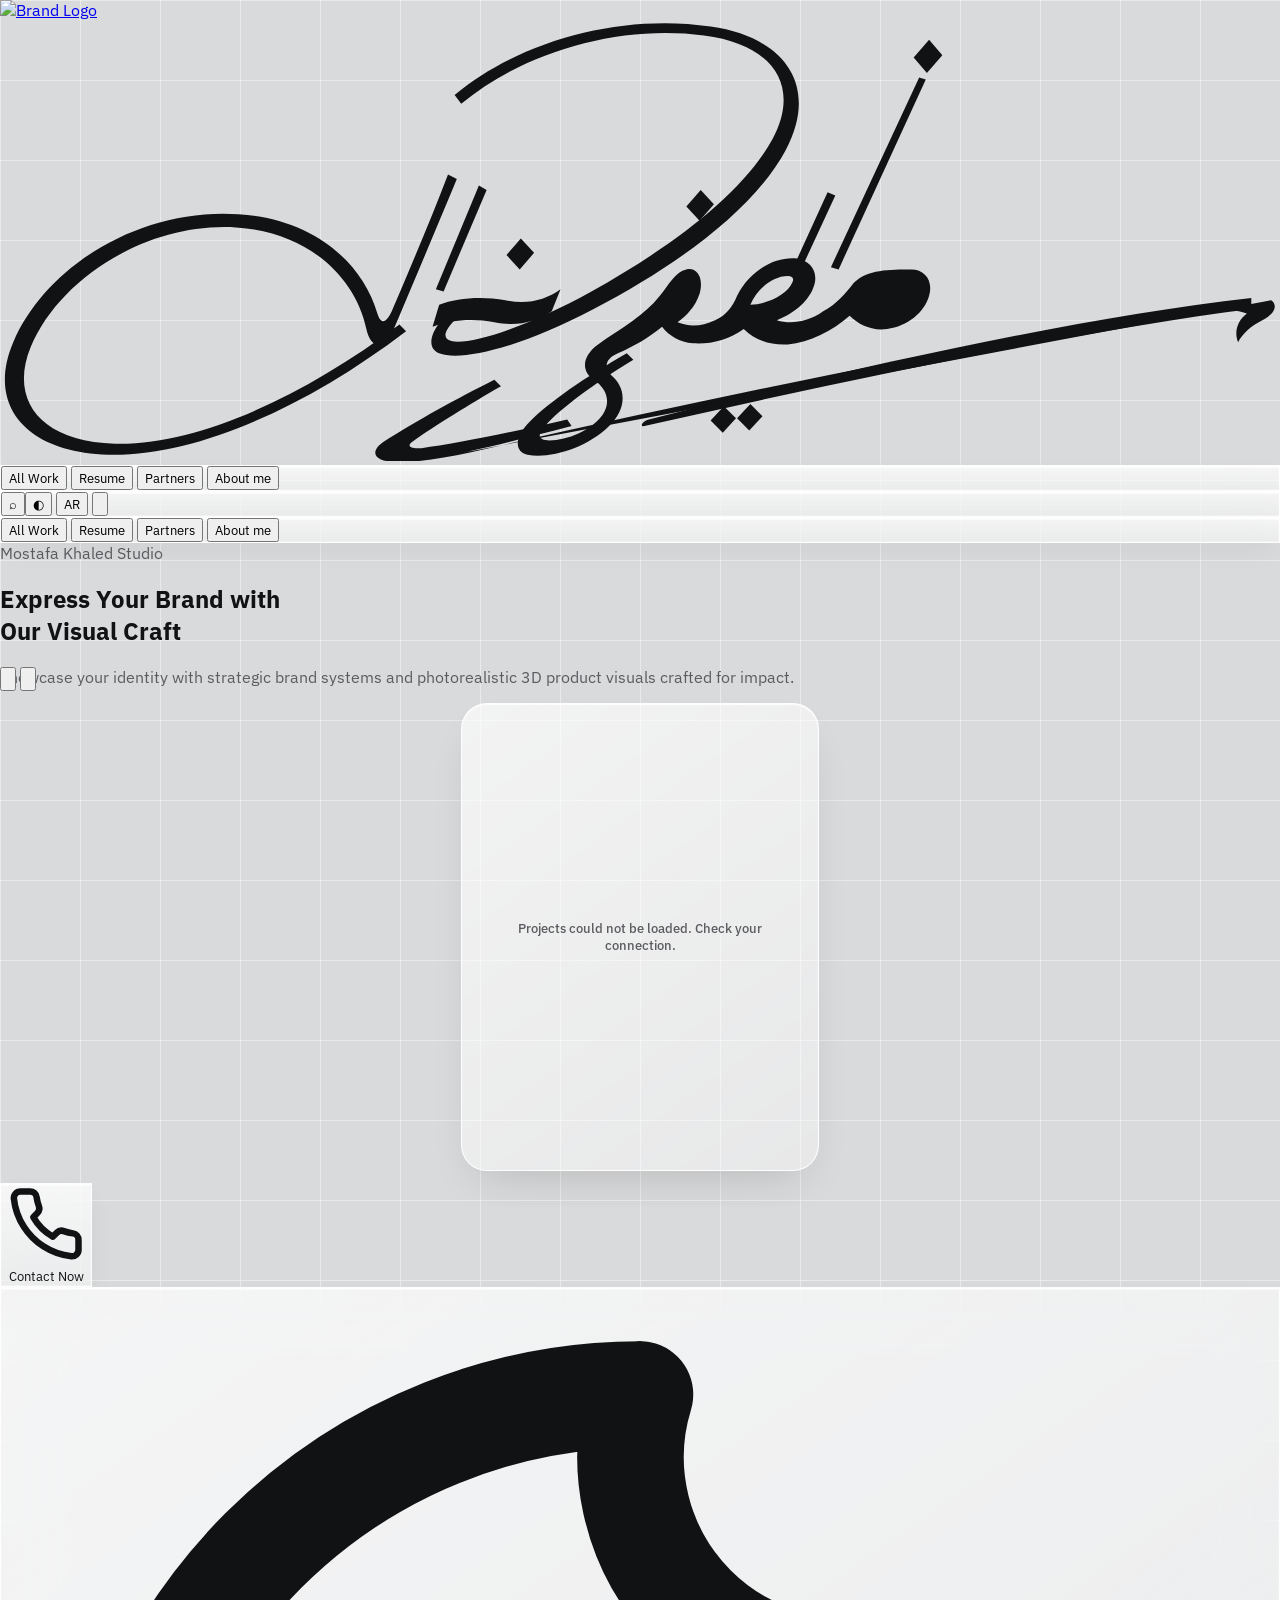
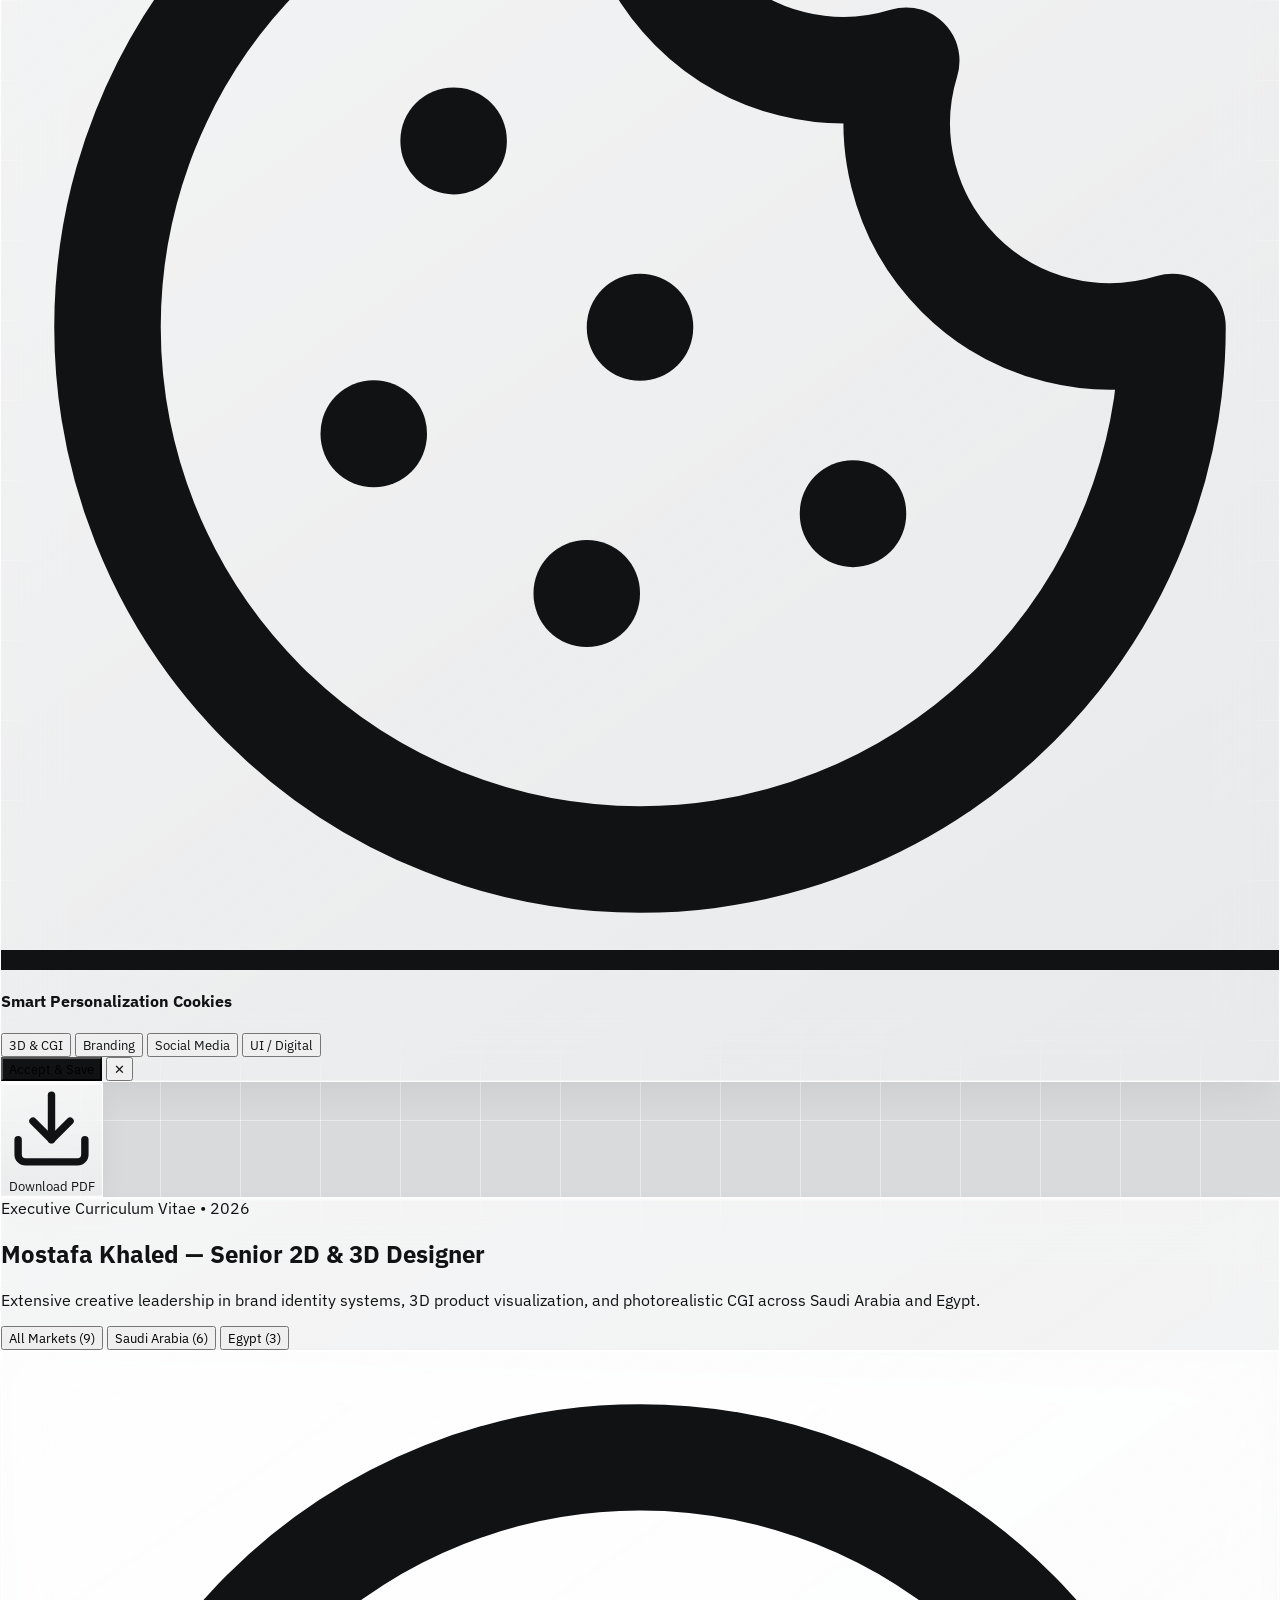
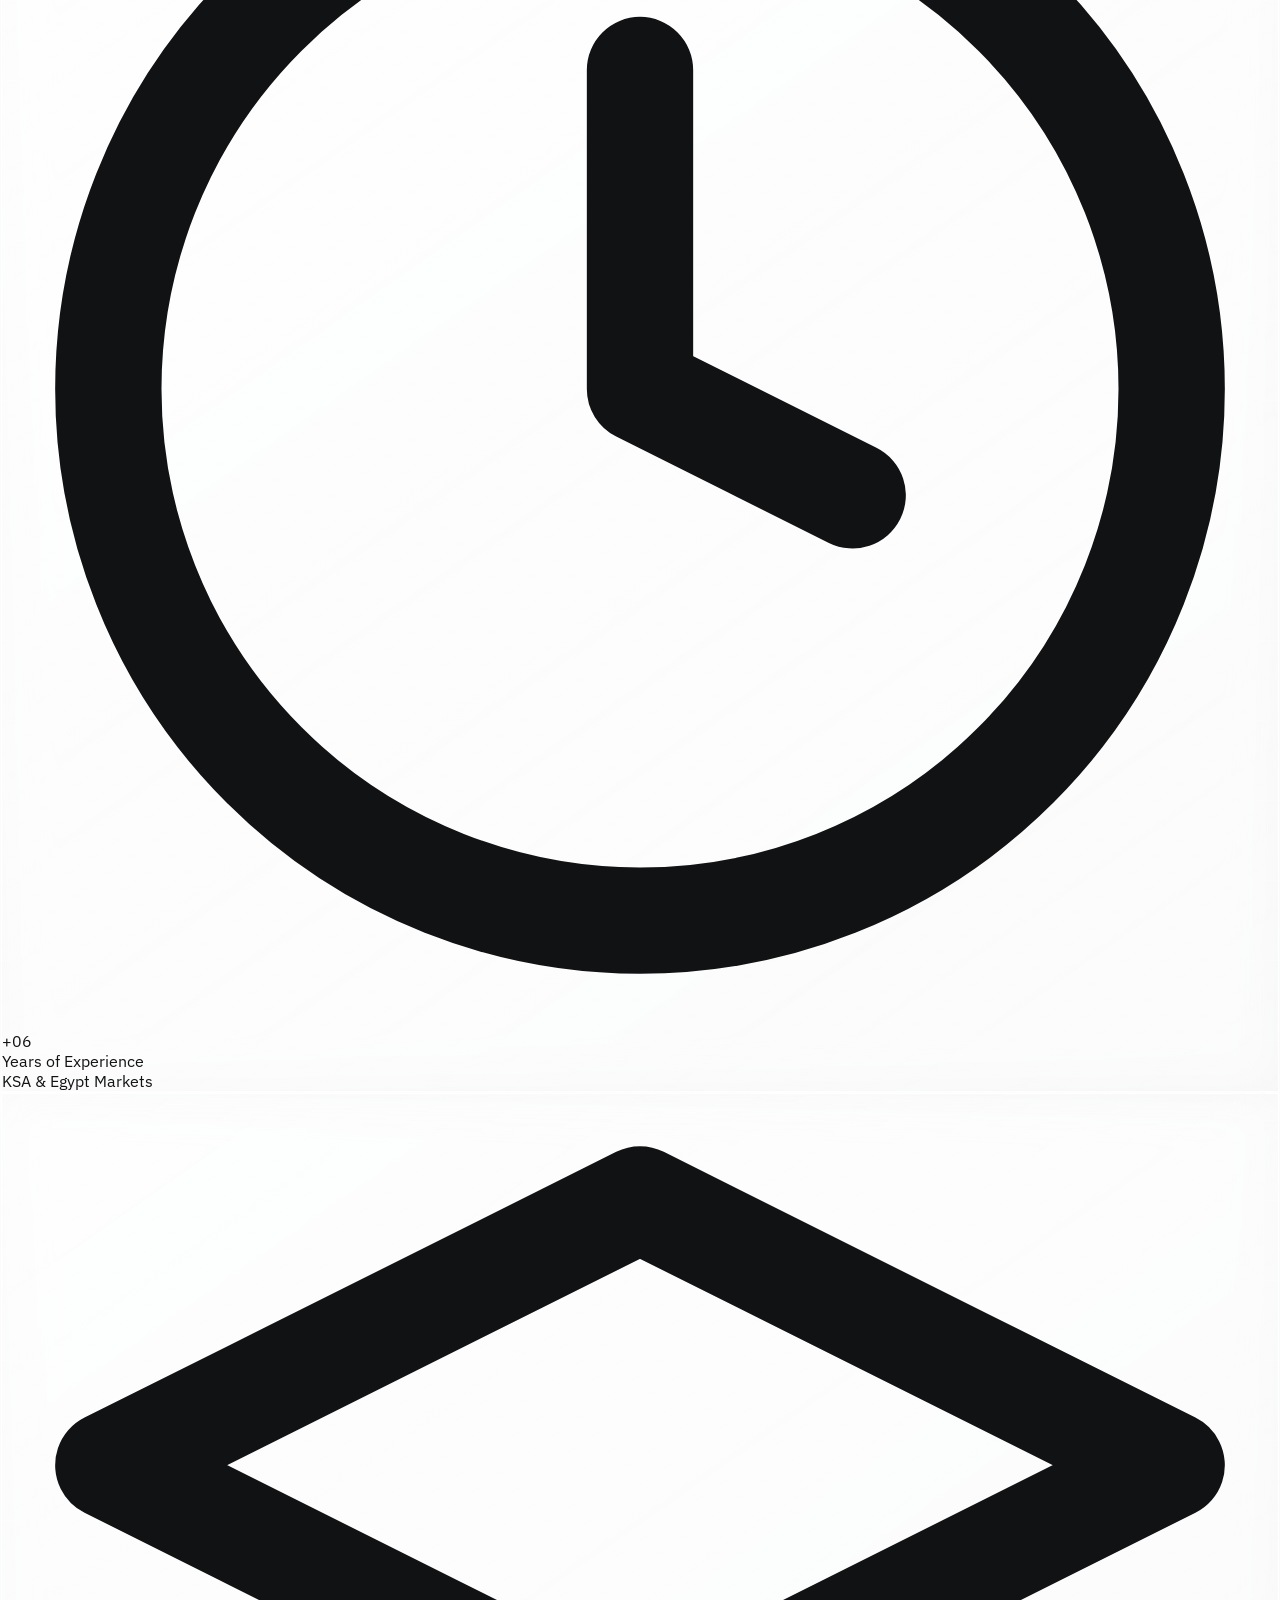
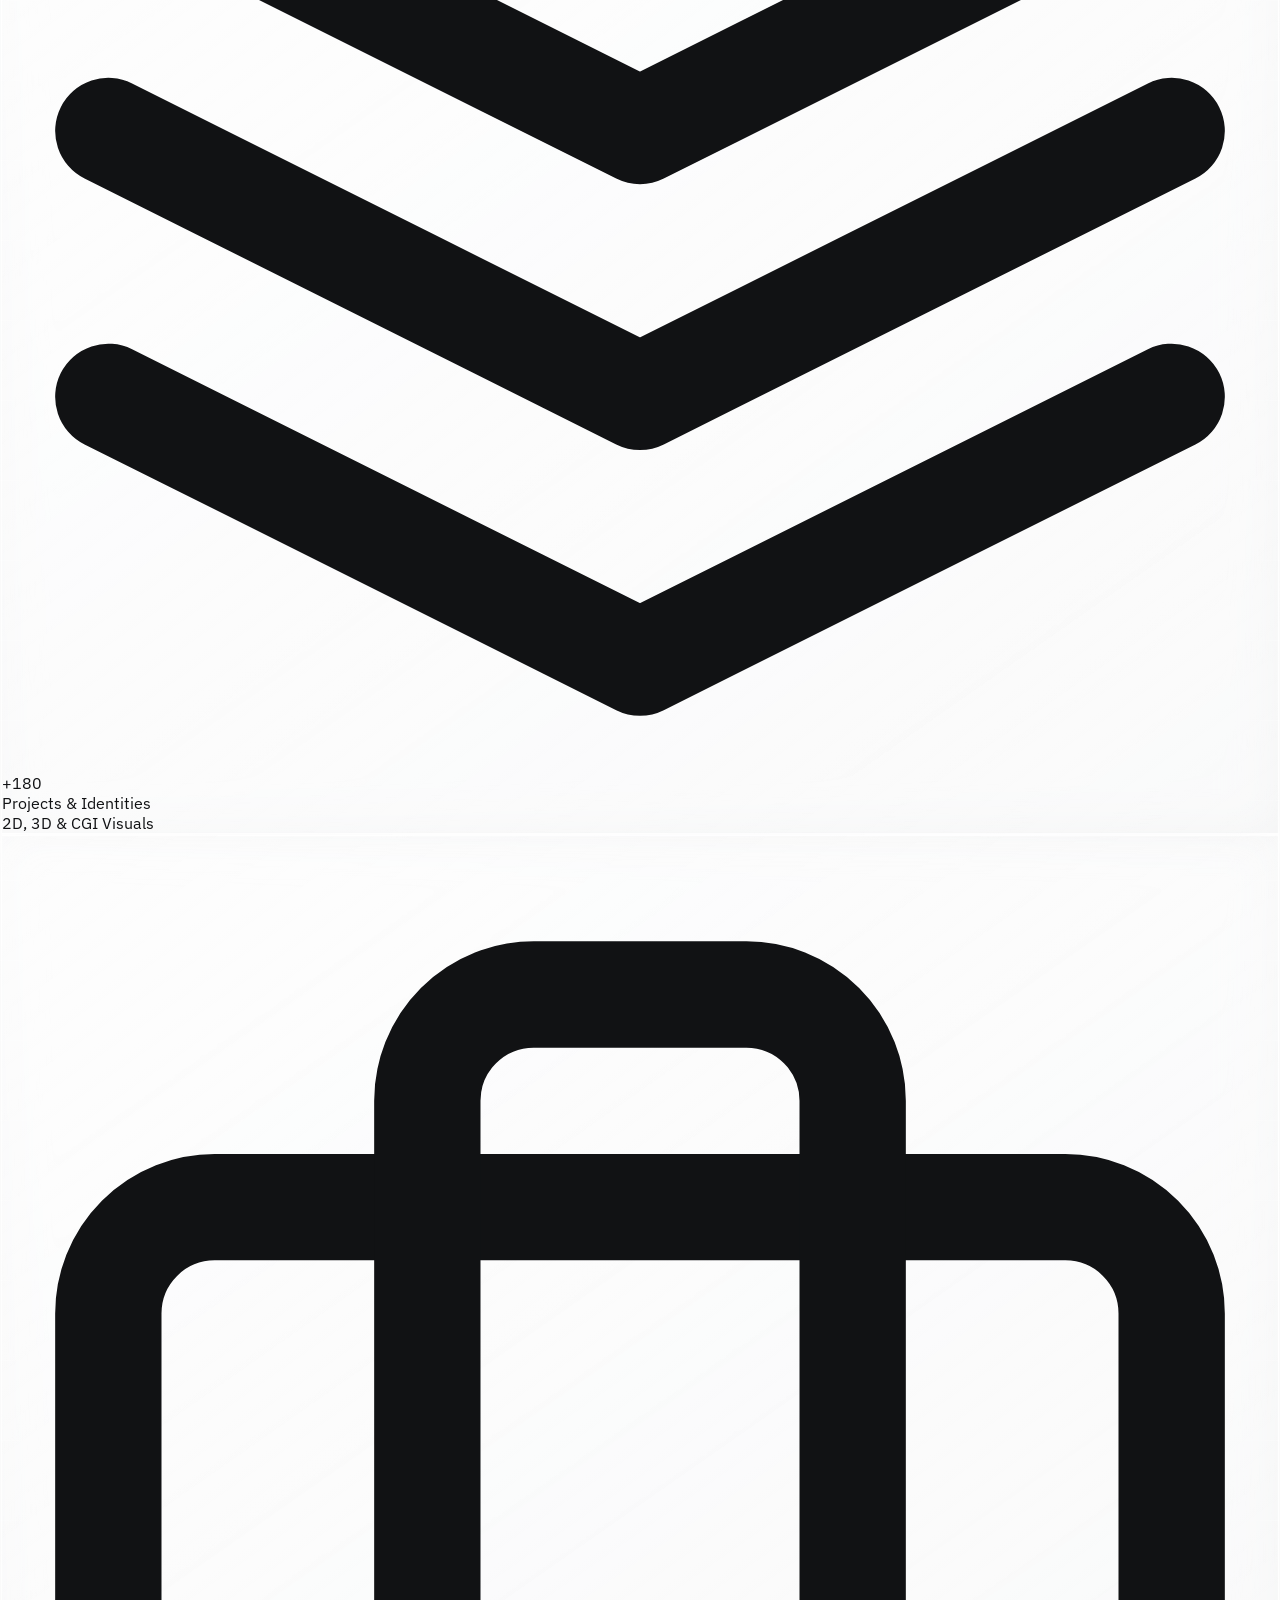
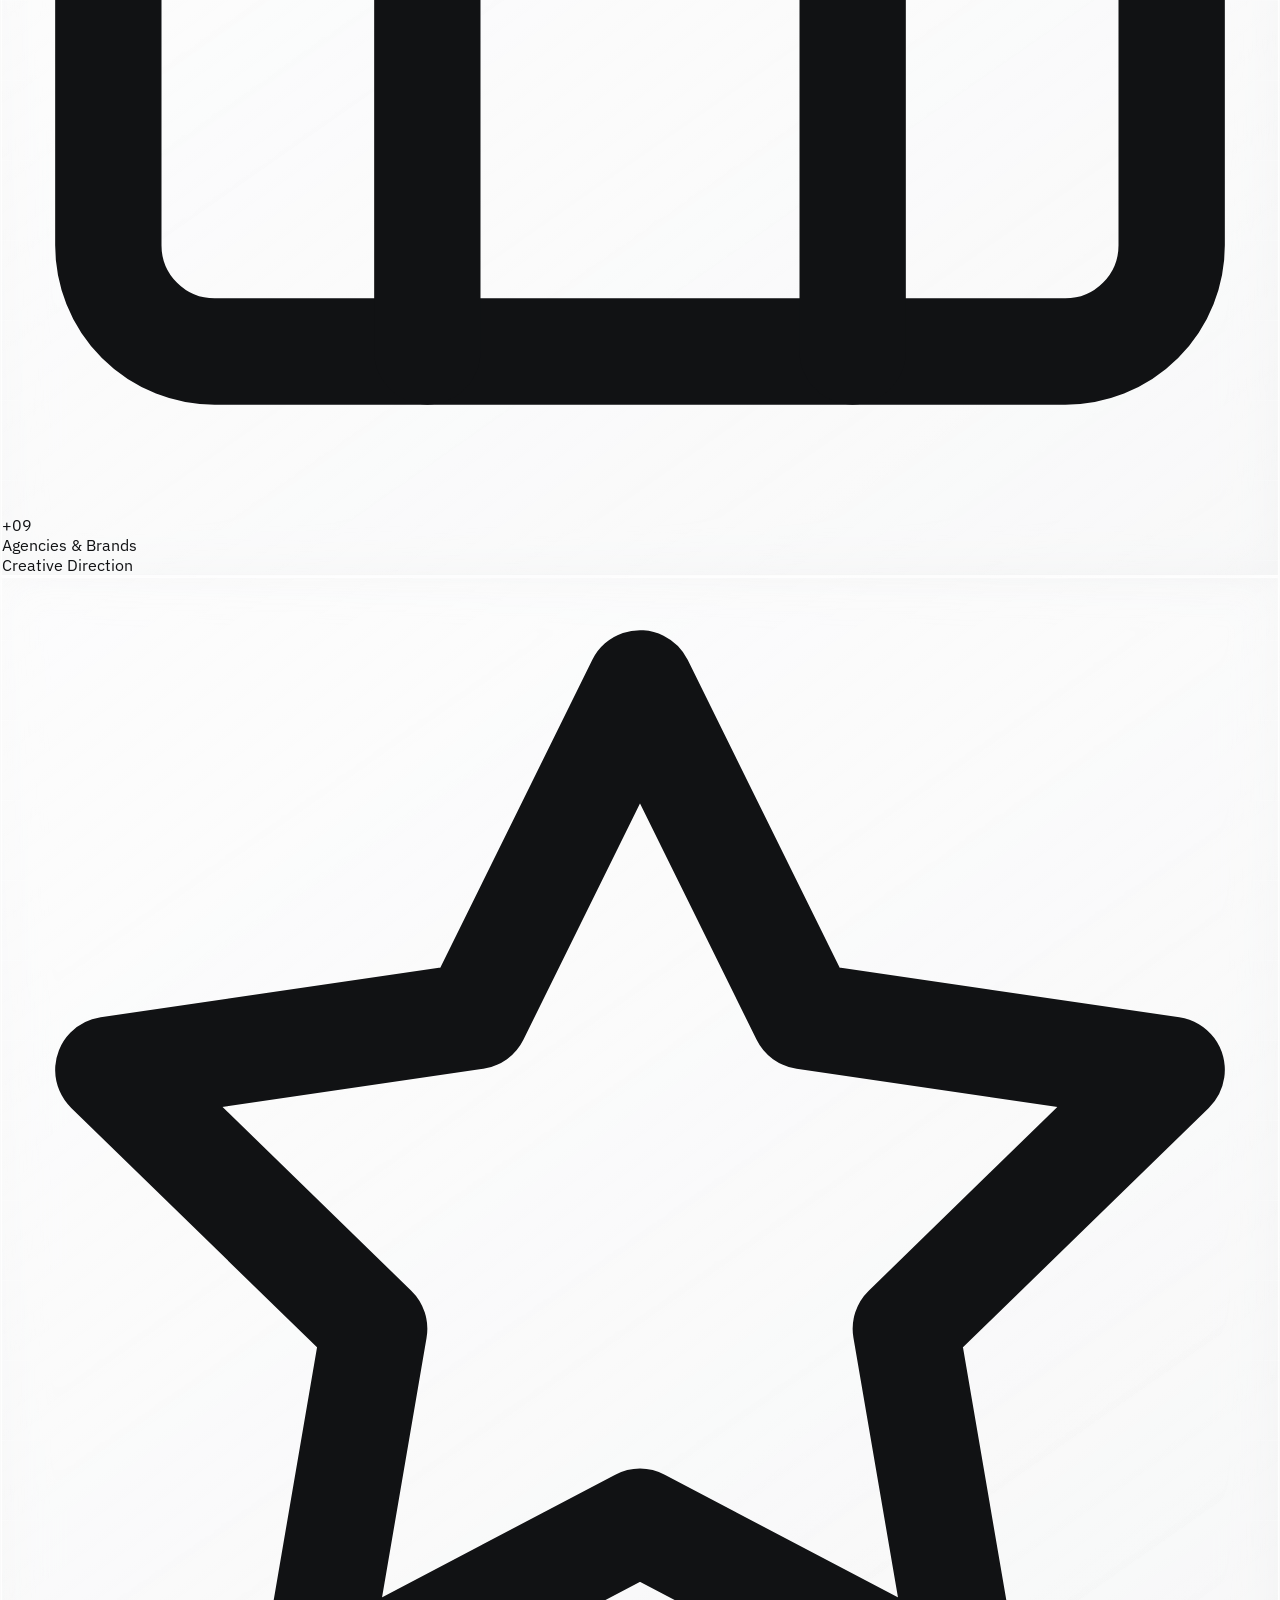
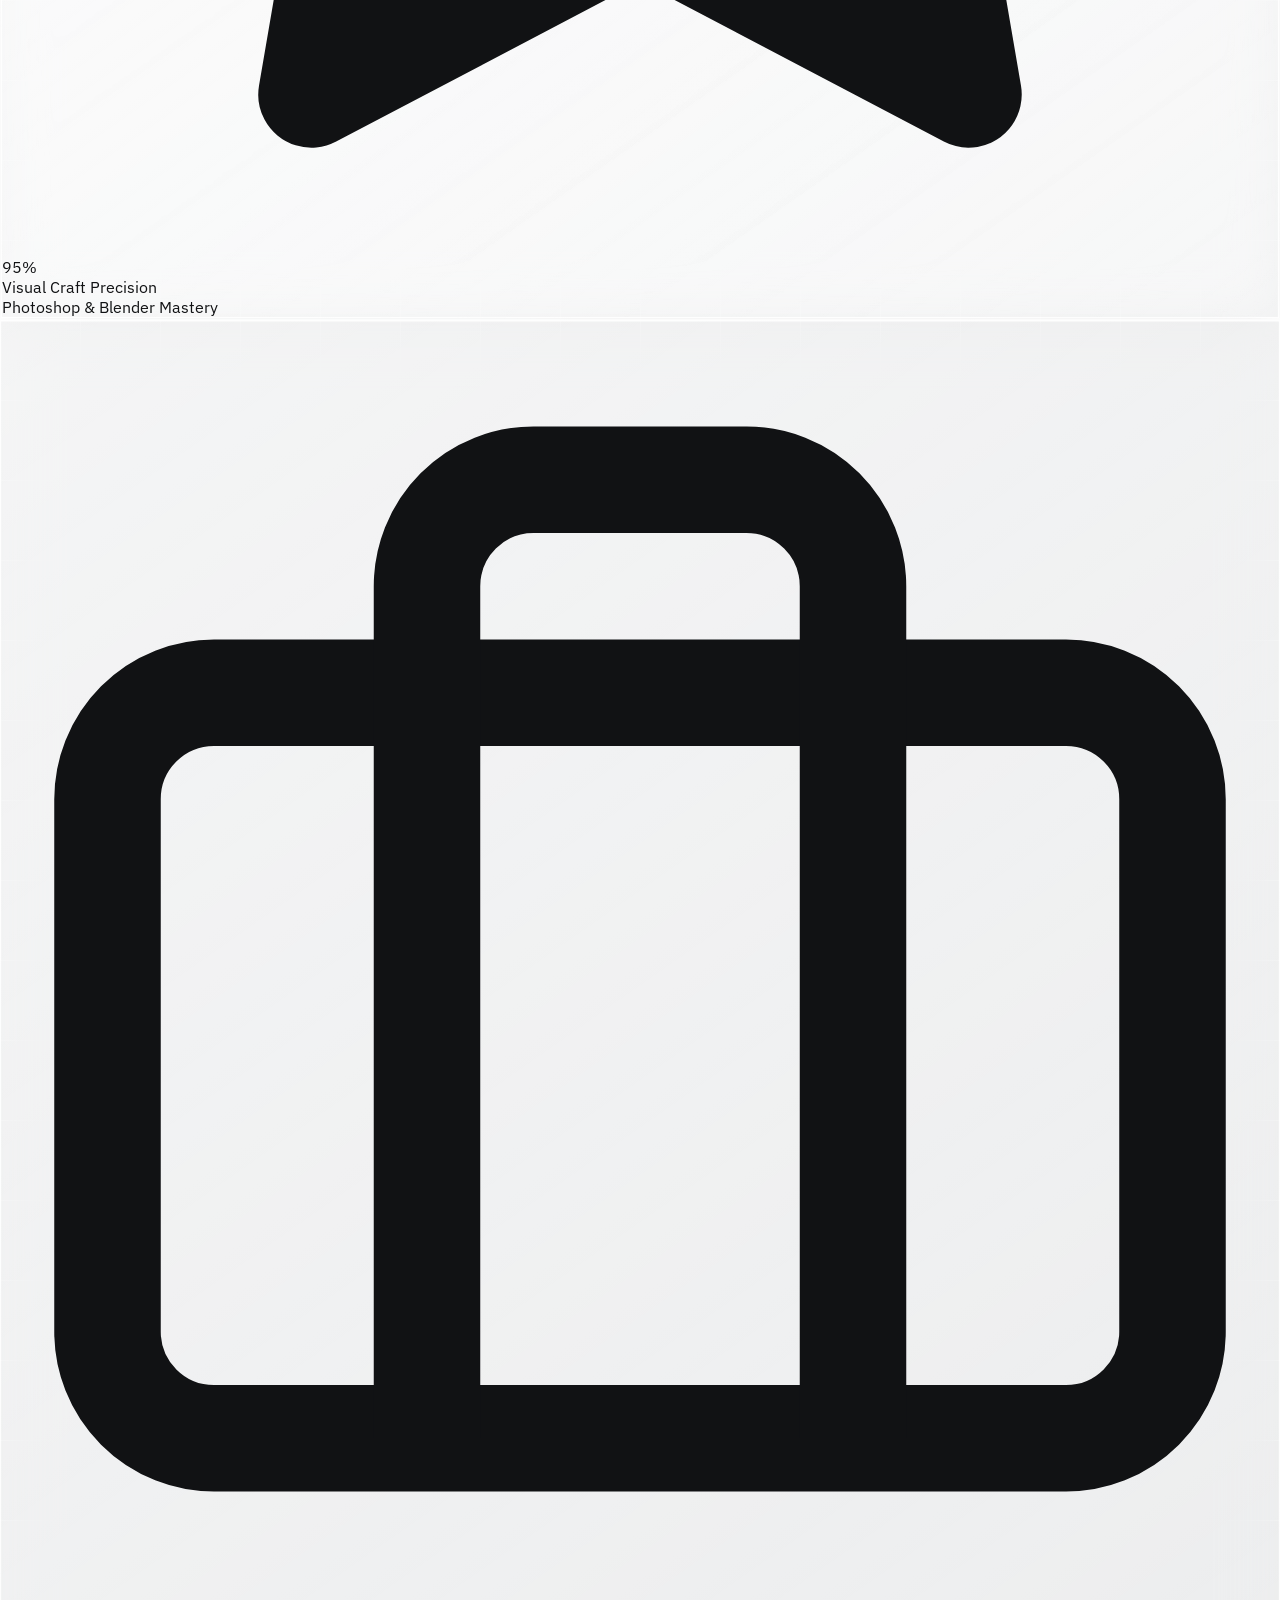
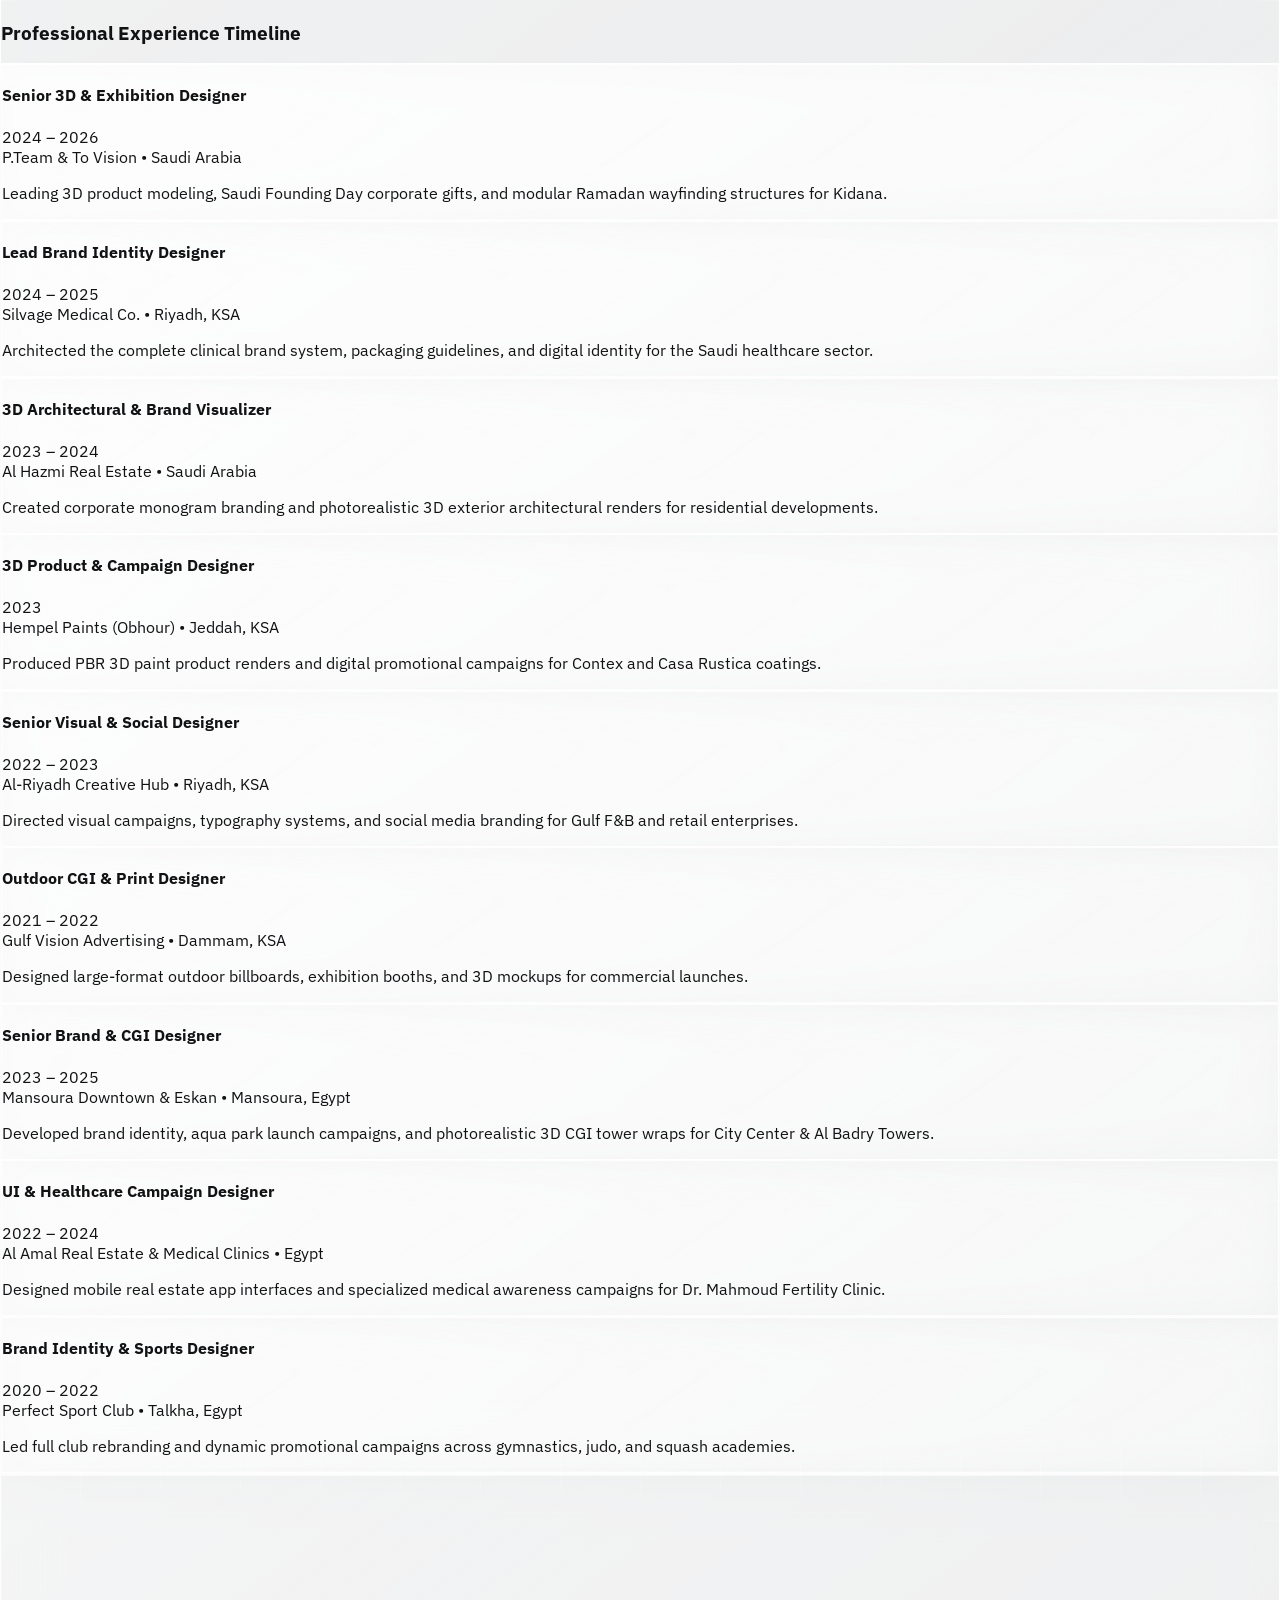
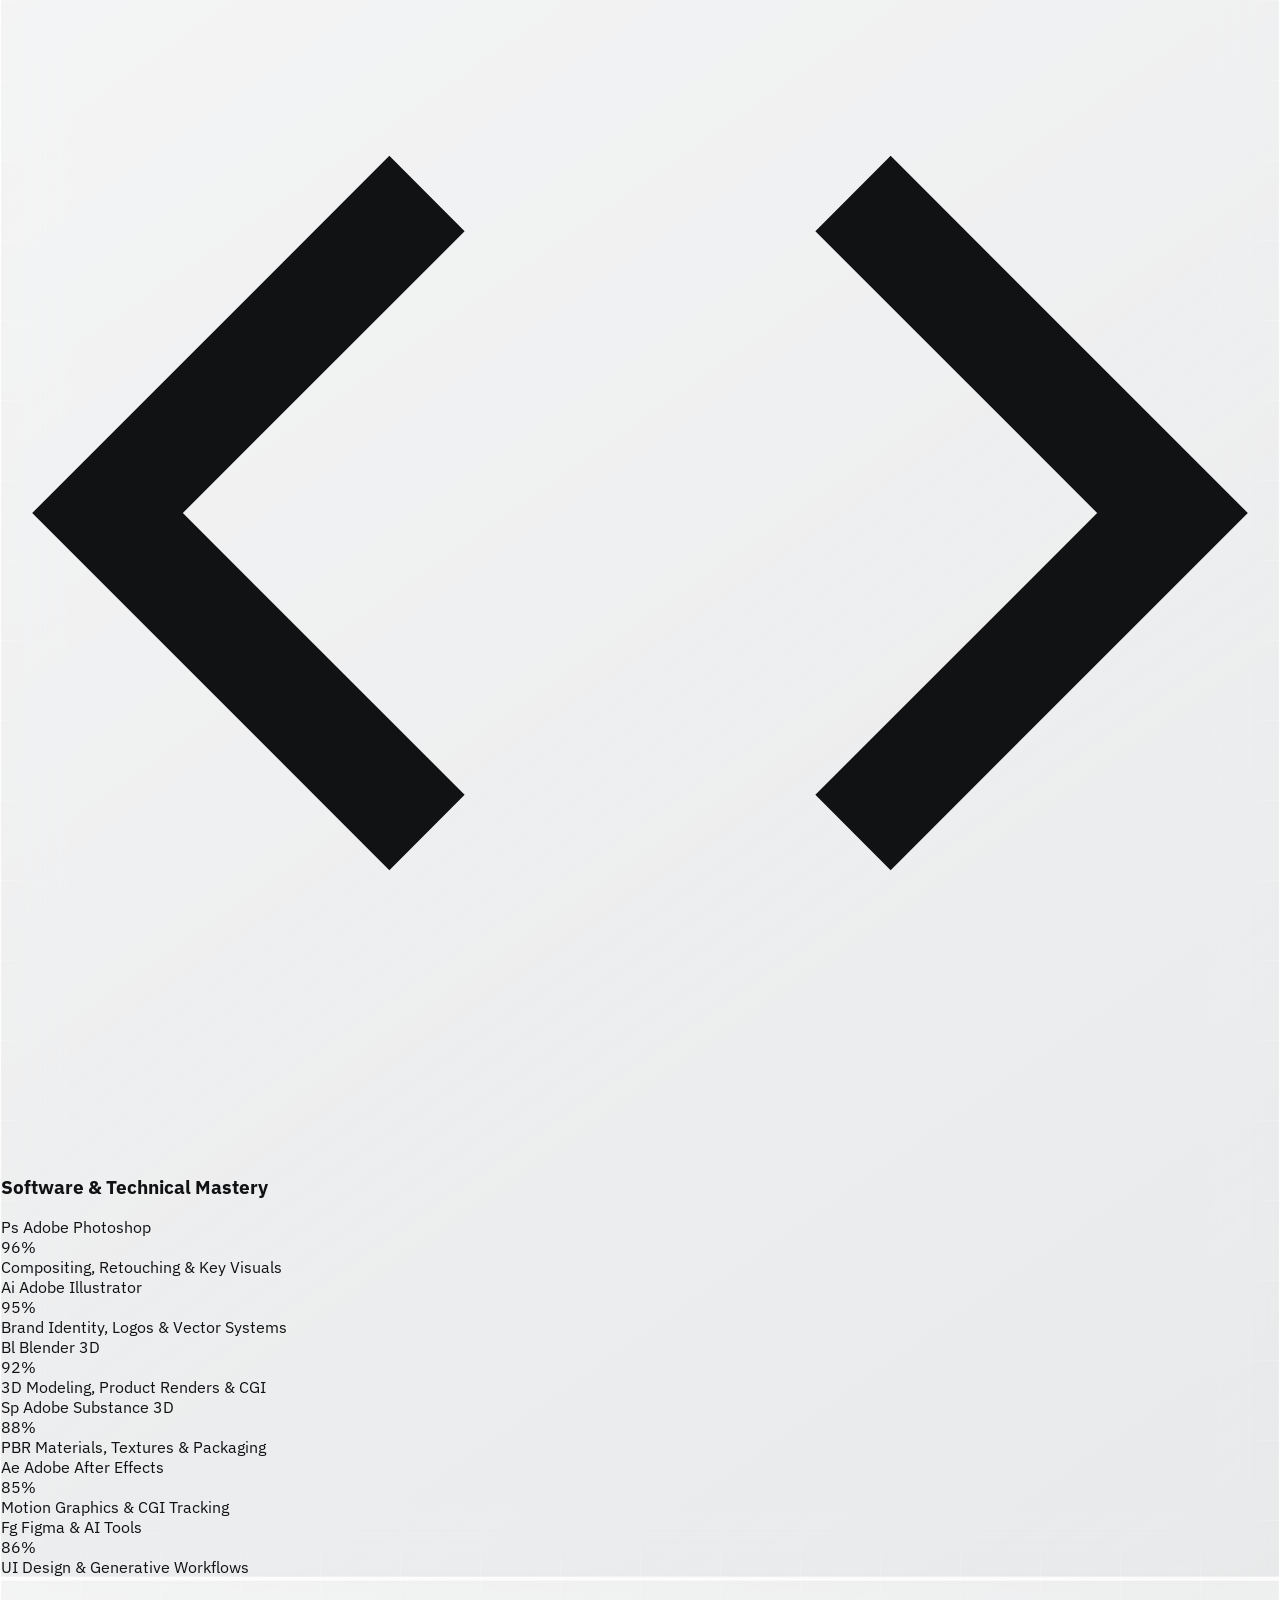
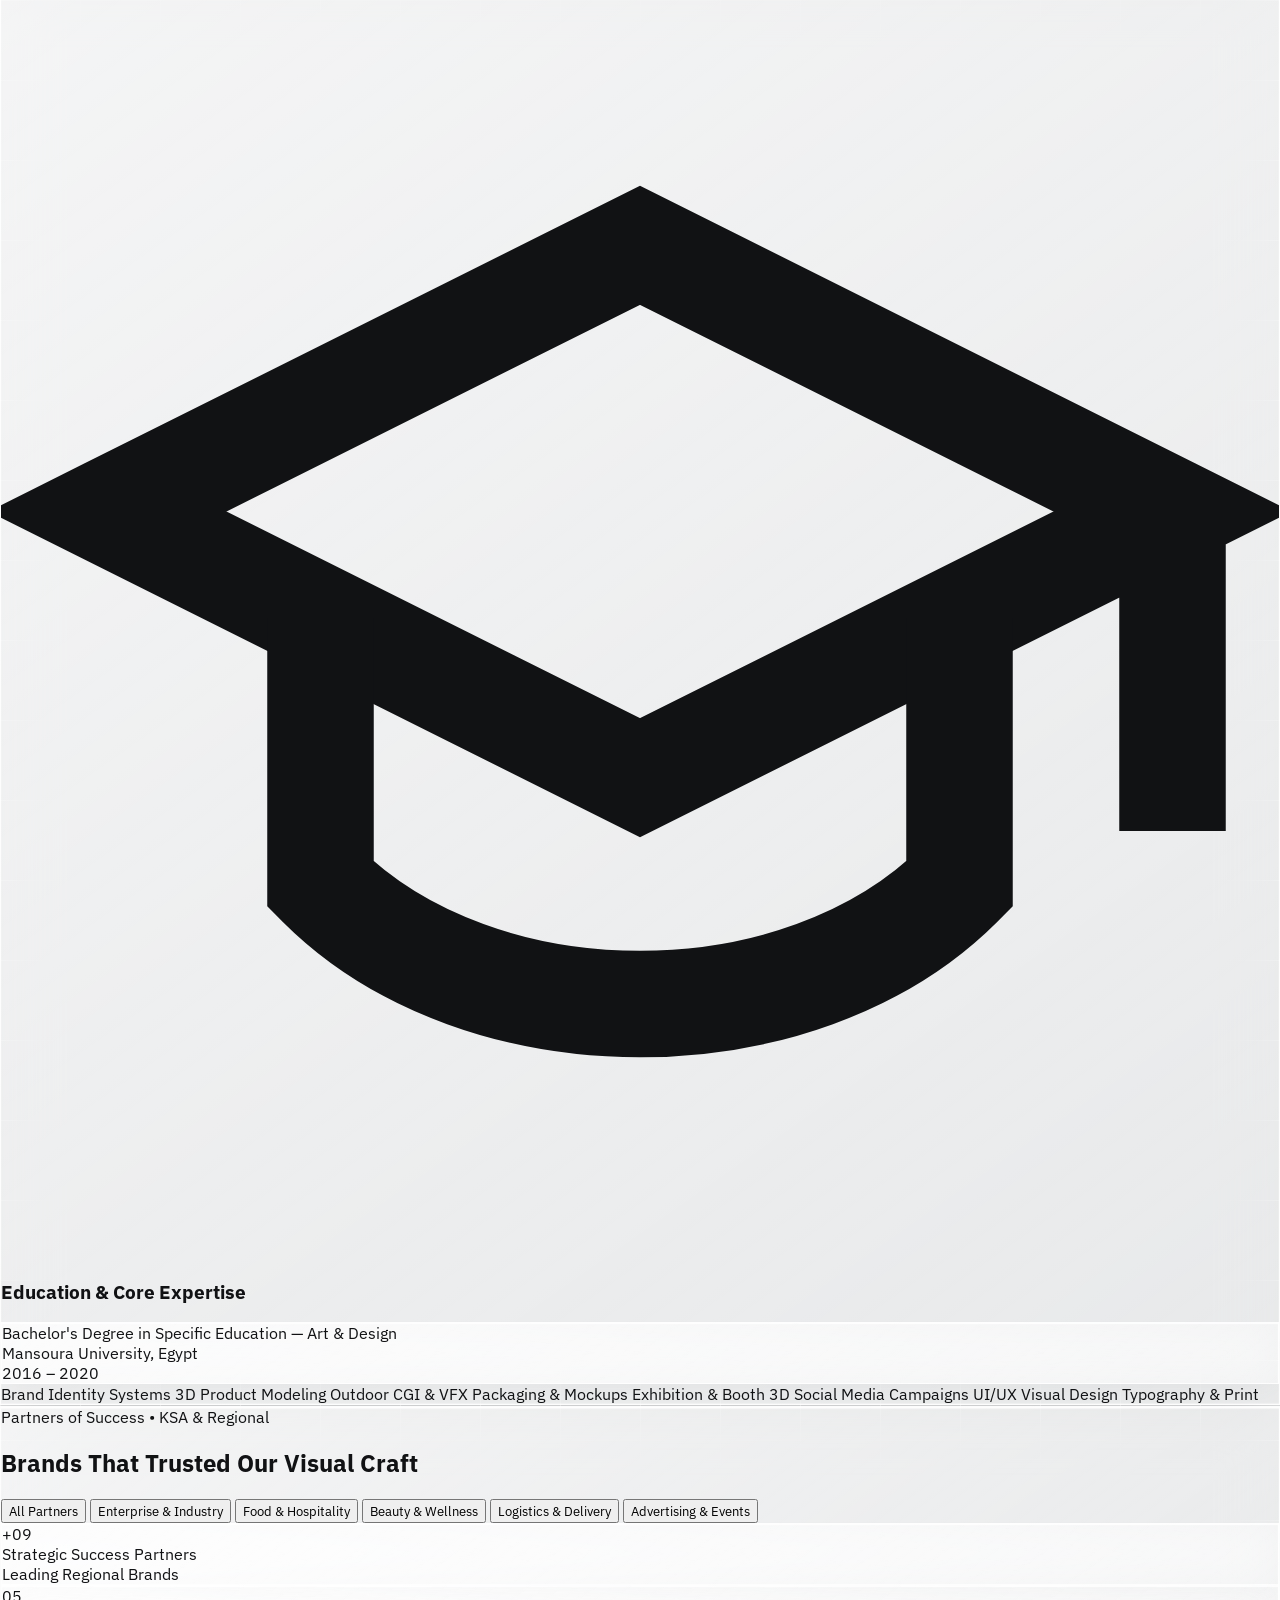
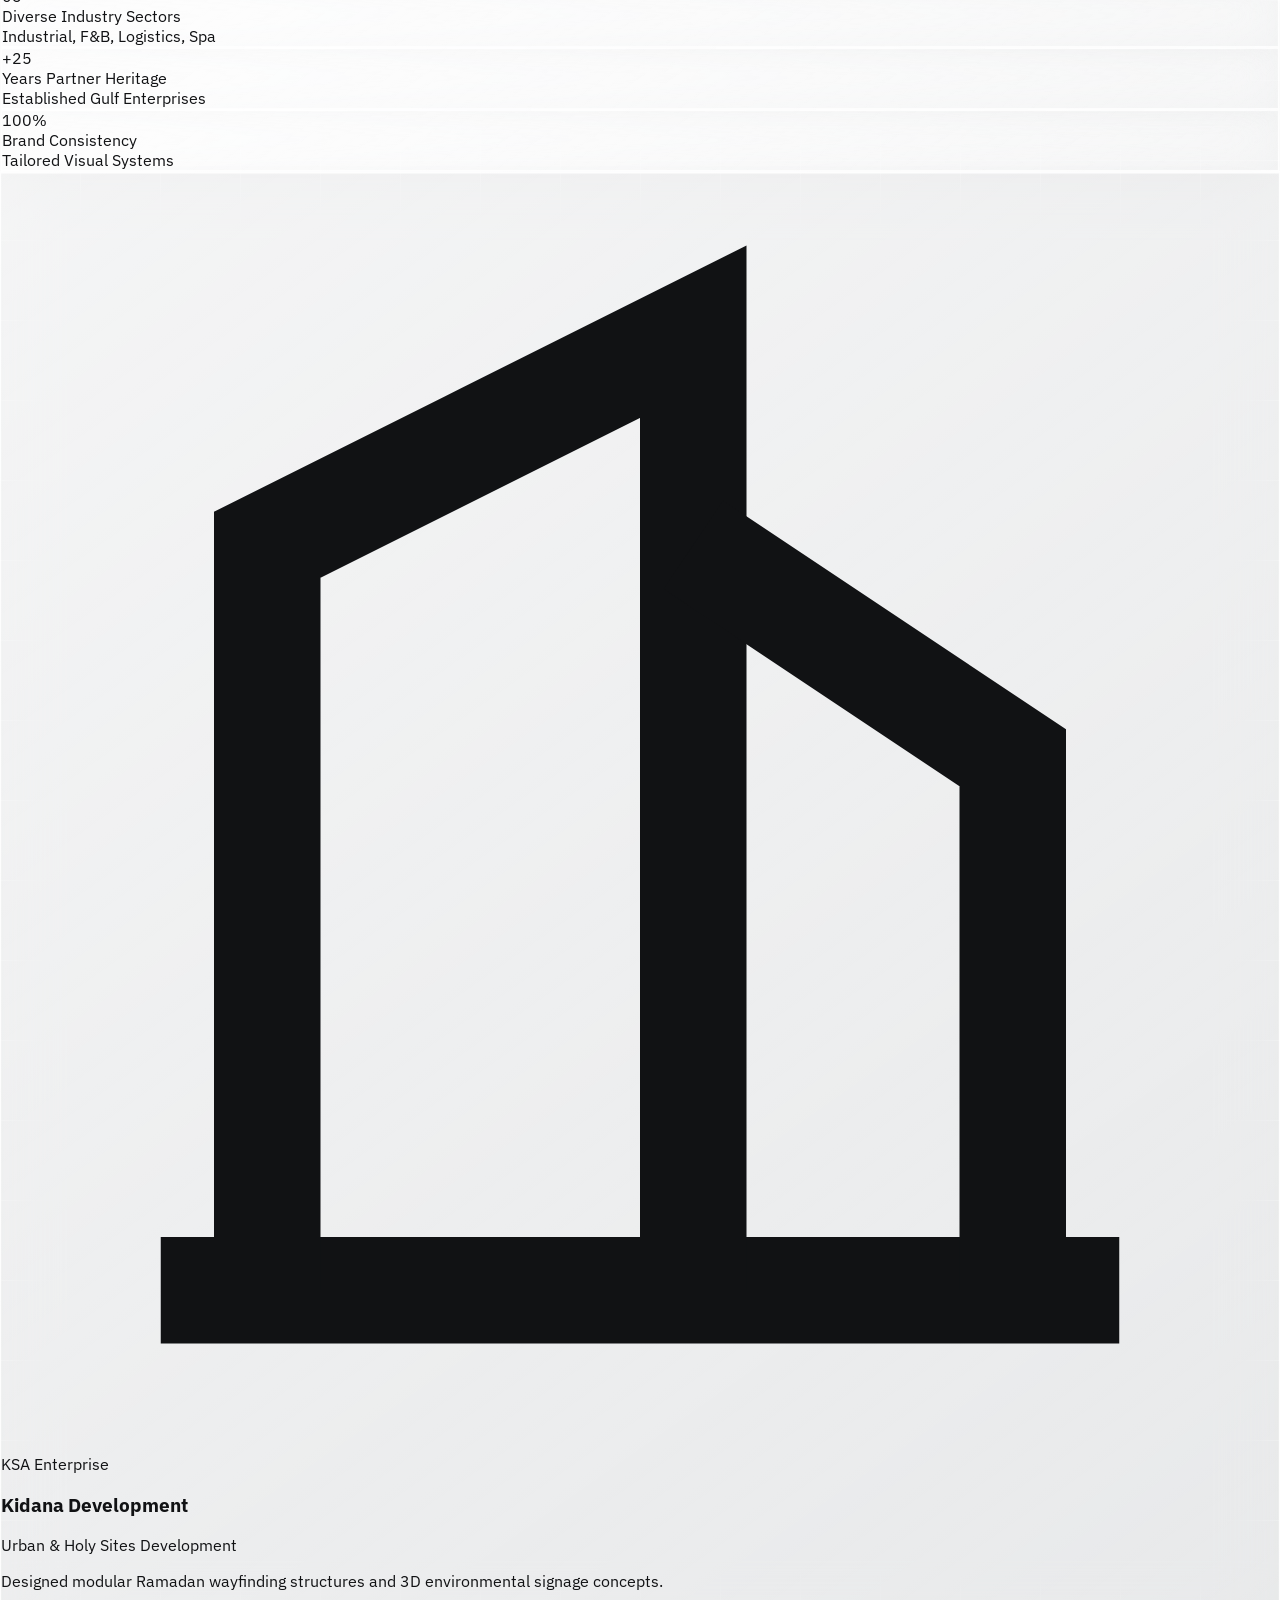
==== commit f3ed4e95: "Add progressive portfolio enhancements Co-authored-by: Copilot <223556219+Copilot@users.noreply.gith" ====
--- a/Portfolio.html
+++ b/Portfolio.html
@@ -36,6 +36,8 @@
   <link rel="preconnect" href="https://fonts.gstatic.com" crossorigin>
   <link href="https://fonts.googleapis.com/css2?family=IBM+Plex+Sans+Arabic:wght@300;400;500;600;700&family=IBM+Plex+Sans:wght@300;400;500;600;700&display=swap" rel="stylesheet" media="print" onload="this.media='all'">
   <noscript><link href="https://fonts.googleapis.com/css2?family=IBM+Plex+Sans+Arabic:wght@300;400;500;600;700&family=IBM+Plex+Sans:wght@300;400;500;600;700&display=swap" rel="stylesheet"></noscript>
+  <link rel="manifest" href="./manifest.webmanifest" />
+  <meta name="theme-color" content="#D9DADB" />
   <script>
     window.tailwind = window.tailwind || {};
     window.tailwind.config = {
@@ -52,6 +54,7 @@
   </script>
   <script src="https://cdn.tailwindcss.com" defer></script>
   <link rel="stylesheet" href="./assets/css/styles.css" />
+  <link rel="stylesheet" href="./assets/css/upgrade.css" />
 </head>
 <body class="architectural-grid min-h-screen flex flex-col justify-between selection:bg-obsidian selection:text-white">
   <div id="siteLoader" class="site-loader" role="status" aria-live="polite" aria-label="Preparing your portfolio / جارٍ تجهيز معرض الأعمال">
@@ -1117,5 +1120,6 @@
 
   <script src="./assets/js/supabase-config.js"></script>
   <script src="./assets/js/app.js"></script>
+  <script src="./assets/js/upgrade.js"></script>
 </body>
 </html>
--- a/assets/css/upgrade.css
+++ b/assets/css/upgrade.css
@@ -0,0 +1,77 @@
+:root {
+  --theme-surface: #d9dadb;
+  --theme-text: #111214;
+  --theme-muted: #5a5c60;
+  --theme-card: rgba(255,255,255,.72);
+  --theme-border: rgba(255,255,255,.82);
+}
+:root[data-theme="dark"] {
+  --theme-surface: #141517;
+  --theme-text: #f2f2f0;
+  --theme-muted: #b1b3b7;
+  --theme-card: rgba(34,35,38,.88);
+  --theme-border: rgba(255,255,255,.12);
+  --brand-bg: #141517;
+  --brand-primary: #f2f2f0;
+  --brand-muted: #b1b3b7;
+  --grid-opacity: .10;
+}
+body.theme-transition, body.theme-transition * {
+  transition: background-color 220ms ease, color 220ms ease, border-color 220ms ease !important;
+}
+.upgrade-hidden { display:none !important; }
+.upgrade-modal {
+  position:fixed; inset:0; z-index:13000; display:flex; align-items:center; justify-content:center;
+  padding:16px; background:rgba(0,0,0,.48); backdrop-filter:blur(8px);
+}
+.upgrade-dialog {
+  width:min(780px, 100%); max-height:calc(100vh - 32px); overflow:auto;
+  border:1px solid var(--theme-border); border-radius:28px; background:var(--theme-card);
+  color:var(--theme-text); box-shadow:0 24px 80px rgba(0,0,0,.24); padding:24px;
+}
+.upgrade-dialog.compact { width:min(520px,100%); }
+.upgrade-title { margin:0; font-size:24px; letter-spacing:-.02em; }
+.upgrade-kicker { color:var(--theme-muted); font-size:10px; font-weight:700; letter-spacing:.18em; text-transform:uppercase; }
+.upgrade-close { width:36px;height:36px;border:0;border-radius:999px;background:var(--theme-card);color:var(--theme-text);cursor:pointer;font-size:18px; }
+.upgrade-actions { display:flex; align-items:center; justify-content:space-between; gap:10px; }
+.upgrade-btn {
+  border:0;border-radius:999px;padding:11px 16px;background:var(--theme-text);color:var(--theme-surface);
+  font-size:12px;font-weight:700;cursor:pointer;
+}
+.upgrade-btn.secondary { background:var(--theme-card); color:var(--theme-text); border:1px solid var(--theme-border); }
+.upgrade-field { display:grid;gap:6px;margin-top:14px;font-size:12px;font-weight:700; }
+.upgrade-field input,.upgrade-field select,.upgrade-field textarea {
+  width:100%;box-sizing:border-box;border:1px solid var(--theme-border);border-radius:14px;
+  background:rgba(255,255,255,.82);color:#111214;padding:12px 13px;font:inherit;
+}
+:root[data-theme="dark"] .upgrade-field input,:root[data-theme="dark"] .upgrade-field select,:root[data-theme="dark"] .upgrade-field textarea { background:rgba(20,21,23,.95);color:#f2f2f0; }
+.upgrade-grid { display:grid;grid-template-columns:repeat(2,minmax(0,1fr));gap:12px; }
+.upgrade-status { display:inline-flex;align-items:center;gap:8px;padding:8px 12px;border-radius:999px;background:var(--theme-card);font-size:11px;font-weight:700; }
+.upgrade-status-dot { width:8px;height:8px;border-radius:50%;background:#22c55e; }
+.upgrade-status-dot.limited { background:#f59e0b; }
+.upgrade-status-dot.unavailable { background:#ef4444; }
+.upgrade-search { position:relative;margin-top:14px; }
+.upgrade-search input { padding-inline:44px 14px;height:48px;font-size:14px; }
+.upgrade-results { display:grid;grid-template-columns:repeat(3,minmax(0,1fr));gap:12px;margin-top:16px; }
+.upgrade-result { border:1px solid var(--theme-border);border-radius:18px;overflow:hidden;background:var(--theme-card);cursor:pointer;text-align:start;color:inherit; }
+.upgrade-result img { width:100%;height:140px;object-fit:cover;display:block; }
+.upgrade-result div { padding:12px; }
+.upgrade-result strong { display:block;font-size:13px; }
+.upgrade-result span { display:block;margin-top:4px;color:var(--theme-muted);font-size:10px; }
+.command-palette { width:min(620px,100%); }
+.command-palette input { height:52px;font-size:16px;padding:0 16px;border:1px solid var(--theme-border);border-radius:16px;width:100%;box-sizing:border-box;background:var(--theme-card);color:var(--theme-text); }
+.command-list { margin-top:10px;display:grid;gap:4px;max-height:420px;overflow:auto; }
+.command-item { width:100%;border:0;border-radius:12px;padding:12px 14px;background:transparent;color:var(--theme-text);display:flex;justify-content:space-between;text-align:start;cursor:pointer;font-size:13px; }
+.command-item.active,.command-item:hover { background:var(--theme-text);color:var(--theme-surface); }
+.availability-banner { position:fixed;z-index:9000;inset-inline-end:16px;bottom:16px;max-width:320px;border:1px solid var(--theme-border);border-radius:18px;background:var(--theme-card);box-shadow:0 10px 40px rgba(0,0,0,.12);padding:12px 14px;backdrop-filter:blur(14px); }
+.availability-banner button { border:0;background:transparent;color:inherit;font:inherit;text-align:start;cursor:pointer;width:100%; }
+.pdf-project-list { display:grid;grid-template-columns:repeat(2,minmax(0,1fr));gap:10px;margin-top:14px; }
+.pdf-project-option { display:flex;gap:10px;align-items:center;border:1px solid var(--theme-border);border-radius:14px;padding:10px;background:var(--theme-card);font-size:12px; }
+.brief-step { display:none; }
+.brief-step.active { display:block; }
+.brief-progress { height:4px;border-radius:999px;background:rgba(127,127,127,.2);overflow:hidden;margin:12px 0 18px; }
+.brief-progress span { display:block;height:100%;background:var(--theme-text);transition:width 220ms ease; }
+@media(max-width:639px){
+  .upgrade-dialog{padding:18px;border-radius:22px}.upgrade-grid,.pdf-project-list{grid-template-columns:1fr}
+  .upgrade-results{grid-template-columns:1fr}.upgrade-result img{height:180px}.availability-banner{inset-inline:12px;bottom:12px;max-width:none}
+}
